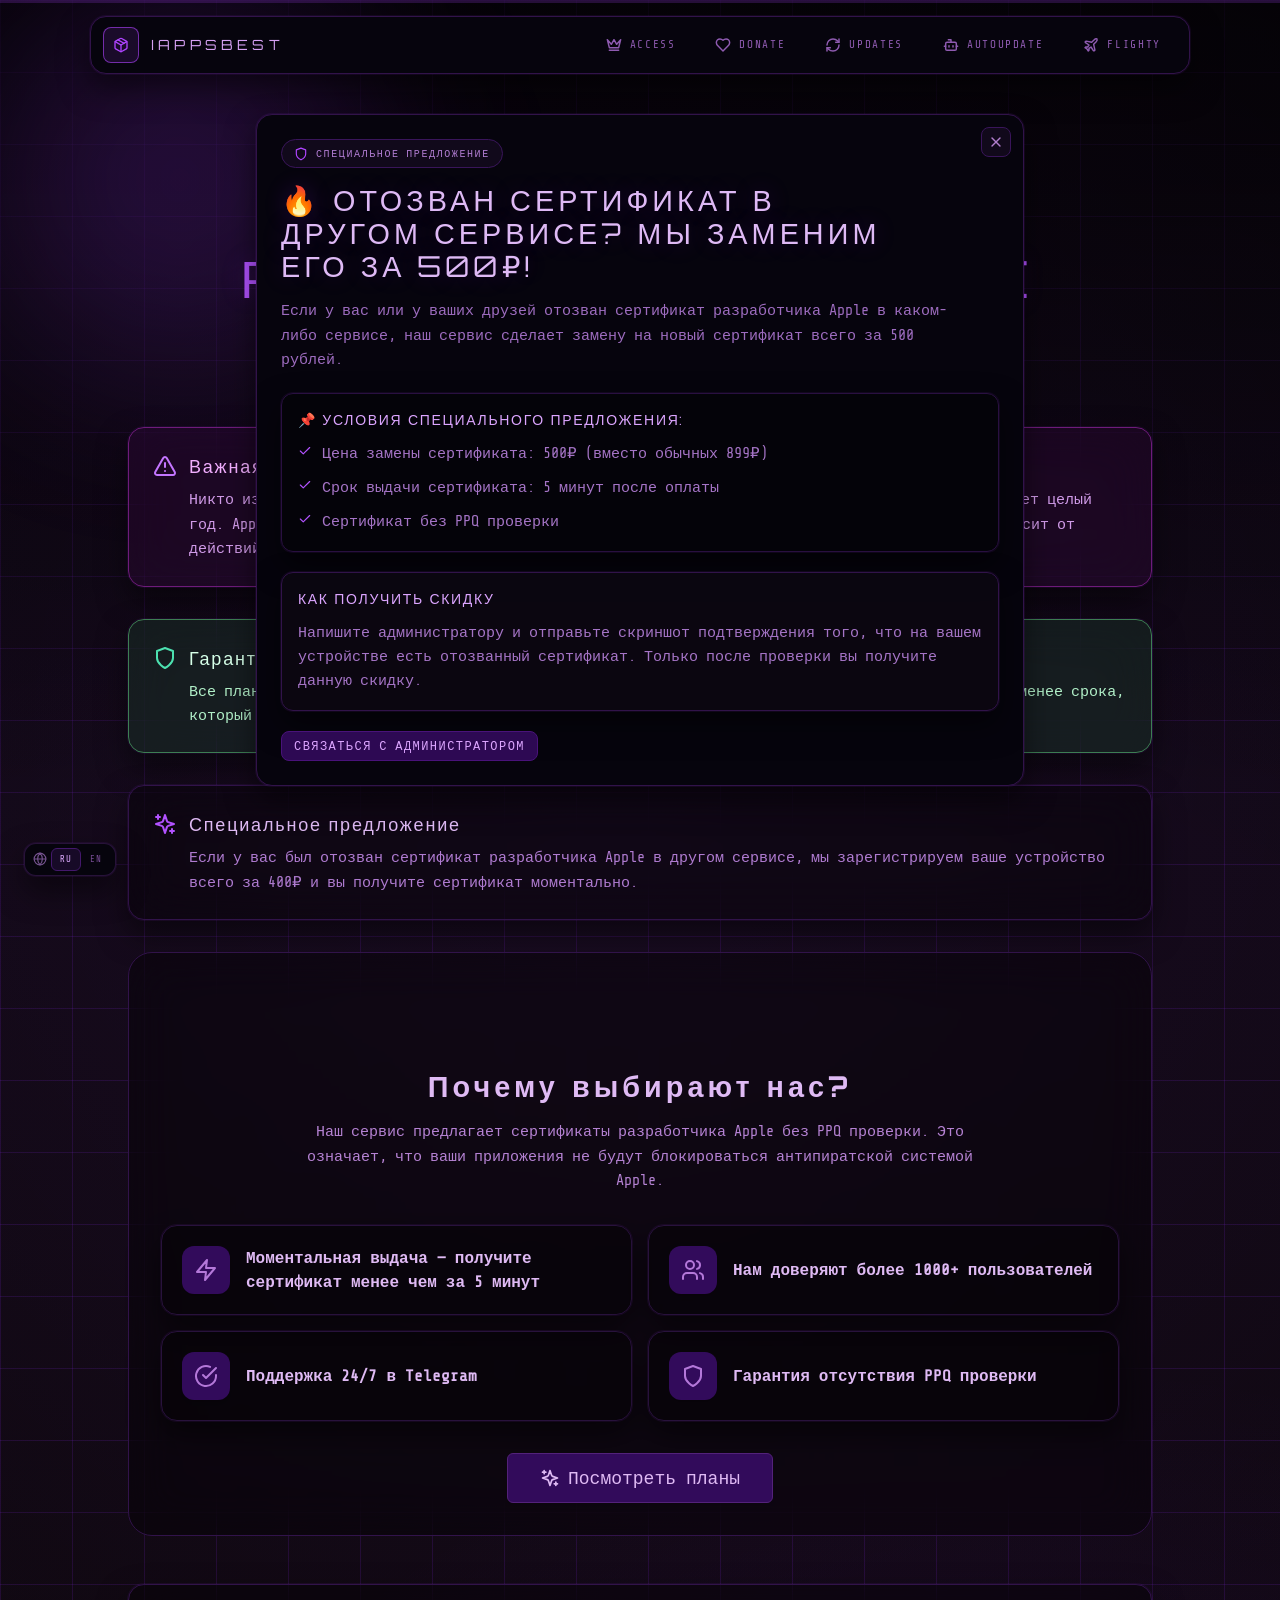
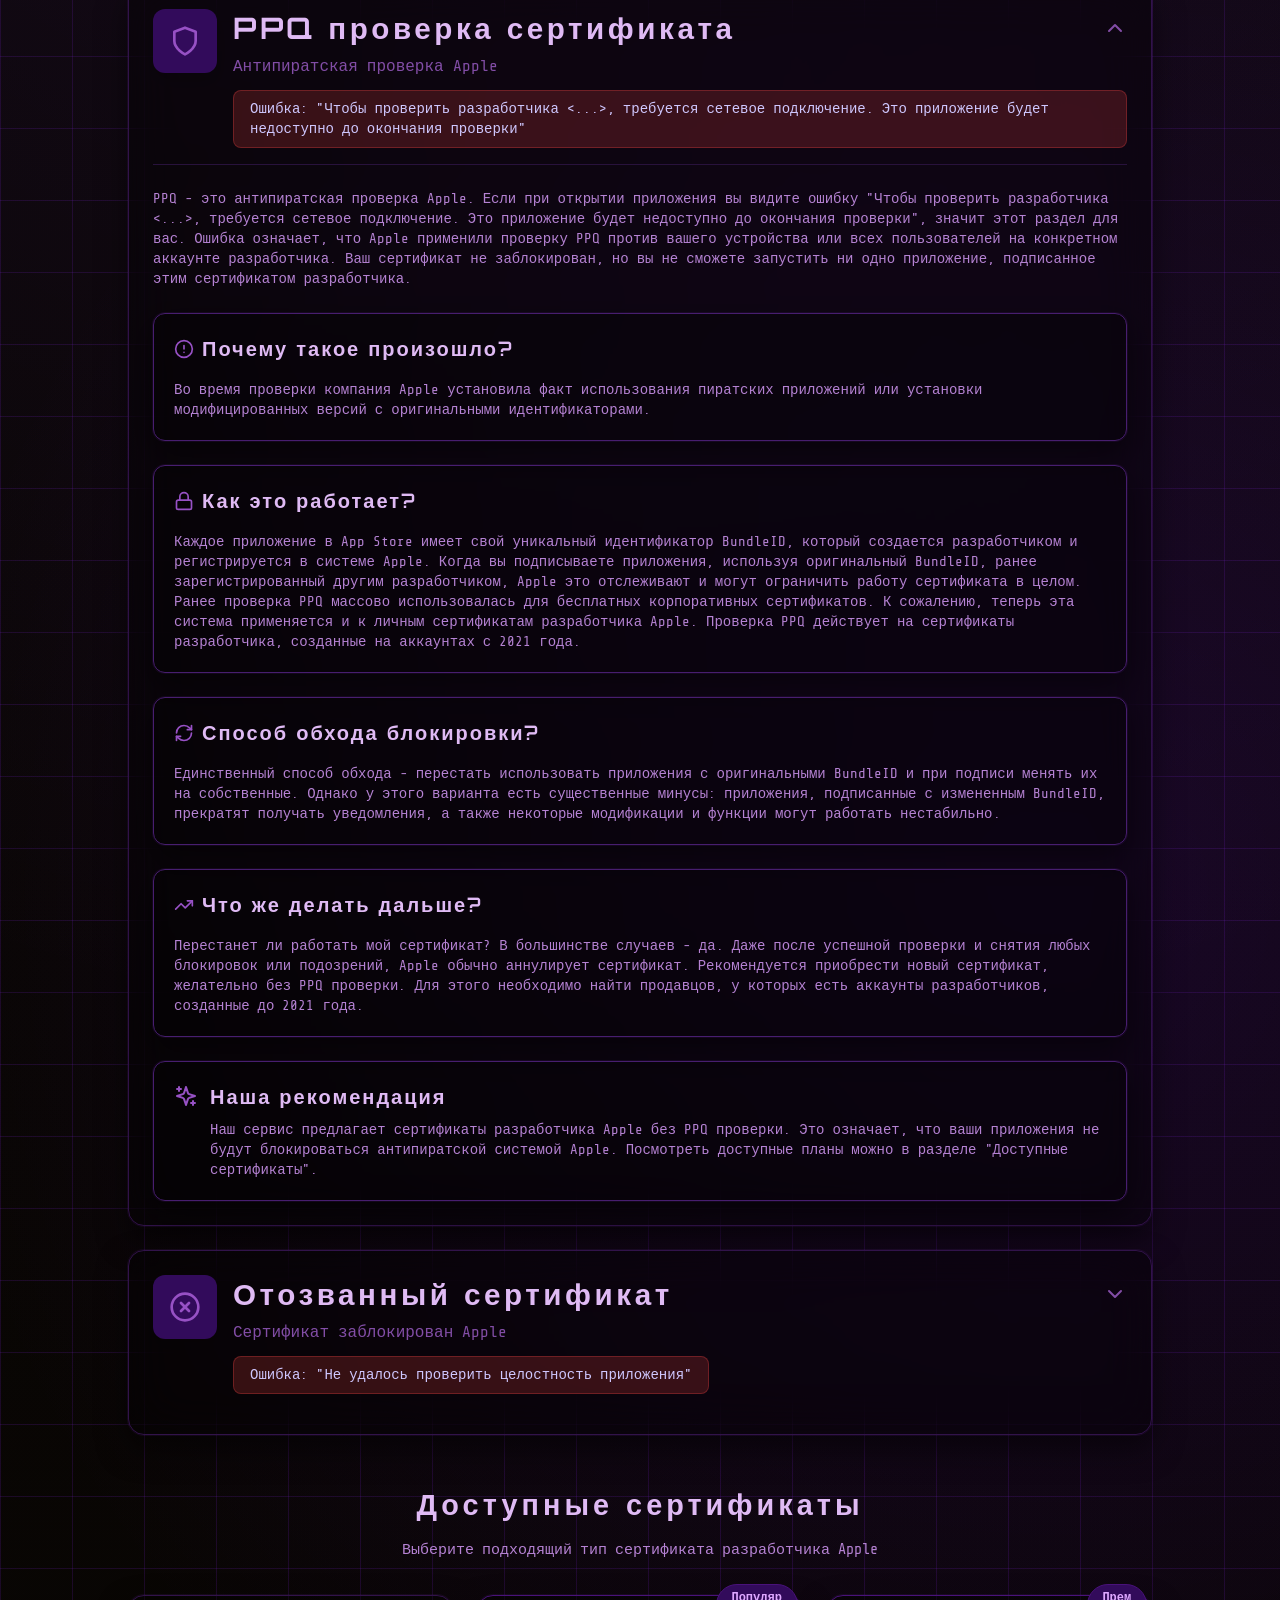
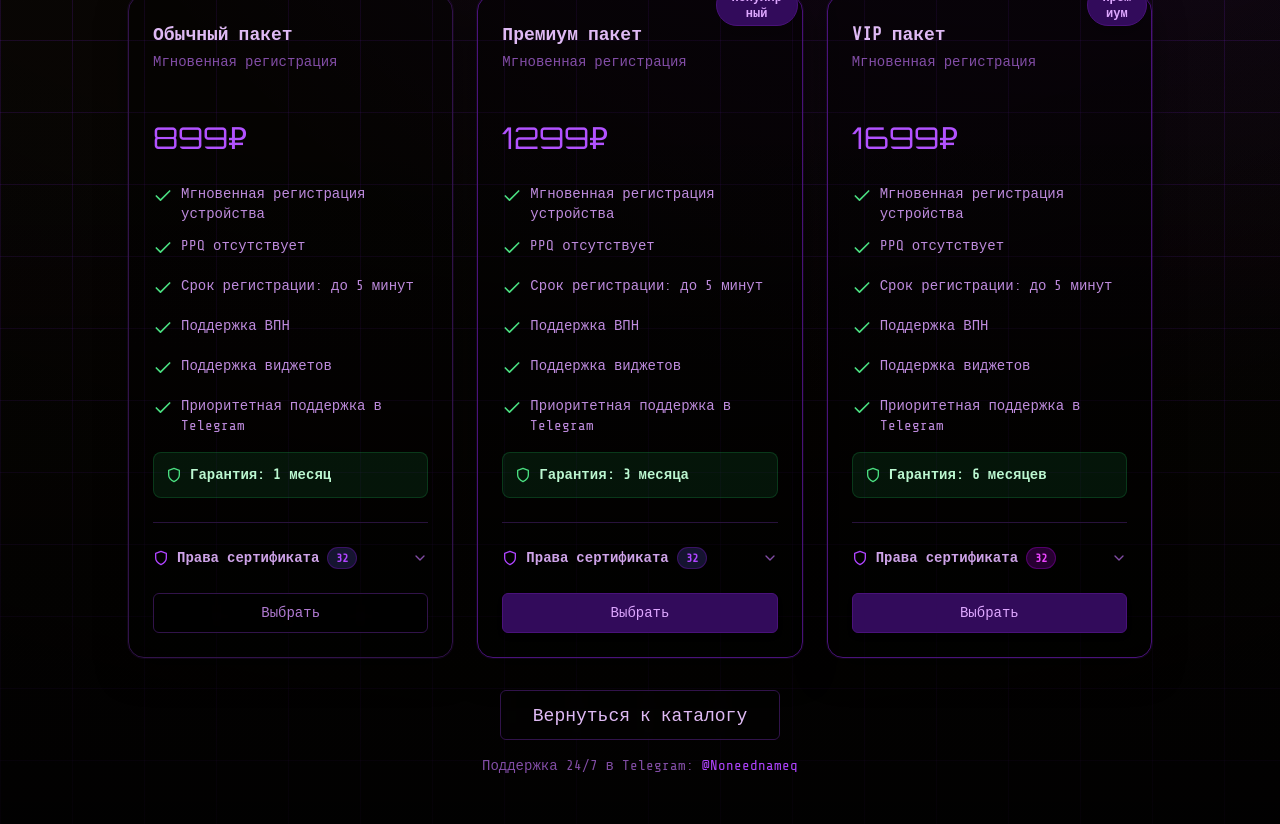
==== certificates-error/index.html @ cf7c729f "iapps catalog clone — purple theme, @Noneednameq" ====
<!DOCTYPE html>
<html lang="ru"><head>
<meta charset="utf-8">
<meta name="viewport" content="width=device-width, initial-scale=1, maximum-scale=1, user-scalable=no">
<link rel="stylesheet" href="/_next/static/css/55dfdf822e699a01.css">
<link rel="icon" href="/favicon.ico" sizes="32x32">
<title>Сертификаты</title>
<style>@import url("https://fonts.googleapis.com/css2?family=Orbitron:wght@500;600;700;800&family=Share+Tech+Mono&display=swap");</style>
</head><body class="__variable_4abf03 __variable_6120ec antialiased" style="background: #08060d;">
<next-route-announcer style="position: absolute;"></next-route-announcer><div class="flare-theme flare-route relative min-h-screen overflow-x-hidden text-[#dfbaf4]"><div class="pointer-events-none fixed inset-0 z-[3] overflow-hidden"><div class="h-[360px] w-[360px] rounded-full bg-[#9f3bff]/20 blur-[96px]" style="translateY(-360px);"></div></div><div class="pointer-events-none fixed inset-x-0 top-0 z-[120] h-[3px]" aria-hidden="true" style="padding-top: env(safe-area-inset-top);"><div class="h-full w-full bg-[#a942ff]/20"></div><div class="absolute left-0 top-0 h-full w-full bg-gradient-to-r from-[#c16aff] via-[#b04cff] to-[#8e32e0]" style="transform: scaleX(0); transform-origin: 0% 50%;"></div></div><div class="fixed inset-0 z-[80] flex items-center justify-center bg-black/72 p-4" ><div class="relative mx-auto max-h-[86vh] w-full max-w-3xl overflow-y-auto rounded-2xl border border-[#31134a] bg-[#08040d] p-5 shadow-[0_0_0_1px_rgba(163, 56, 255,0.12),0_24px_56px_rgba(0,0,0,0.62)] [scrollbar-width:none] [-ms-overflow-style:none] [&amp;::-webkit-scrollbar]:hidden sm:p-6" ><button aria-label="Закрыть" class="absolute right-3 top-3 rounded-lg border border-[#39155a] bg-[#150b1f]/80 p-1.5 text-[#b17ecd] transition-colors hover:bg-[#1a0b2b] hover:text-[#deabff]"><svg xmlns="http://www.w3.org/2000/svg" width="24" height="24" viewBox="0 0 24 24" fill="none" stroke="currentColor" stroke-width="2" stroke-linecap="round" stroke-linejoin="round" class="lucide lucide-x h-4 w-4"><path d="M18 6 6 18"></path><path d="m6 6 12 12"></path></svg></button><div class="mb-4 inline-flex items-center gap-2 rounded-full border border-[#39155a] bg-[#150b1f]/80 px-3 py-1.5"><svg xmlns="http://www.w3.org/2000/svg" width="24" height="24" viewBox="0 0 24 24" fill="none" stroke="currentColor" stroke-width="2" stroke-linecap="round" stroke-linejoin="round" class="lucide lucide-shield h-3.5 w-3.5 text-[#af44ff]"><path d="M12 22s8-4 8-10V5l-8-3-8 3v7c0 6 8 10 8 10"></path></svg><span class="font-techmono text-[10px] uppercase tracking-[0.16em] text-[#b17dd2]">Специальное предложение</span></div><h3 class="flare-title font-orbitron max-w-2xl break-words pr-8 text-[1rem] leading-[1.15] tracking-[0.08em] text-[#deb9f5] sm:text-[1.4rem] sm:tracking-[0.12em] md:text-[1.6rem] md:tracking-[0.14em] lg:text-[1.8rem]" style="word-break: break-word; overflow-wrap: anywhere; hyphens: auto;">🔥 Отозван сертификат в другом сервисе? Мы заменим его за 500₽!</h3><p class="font-techmono mt-4 max-w-2xl break-words text-[12.5px] leading-relaxed text-[#9d6cbf] sm:text-[15px]" style="word-break: break-word; overflow-wrap: anywhere; hyphens: auto;">Если у вас или у ваших друзей отозван сертификат разработчика Apple в каком-либо сервисе, наш сервис сделает замену на новый сертификат всего за 500 рублей.</p><div class="mt-5 rounded-xl border border-[#291041] bg-black/30 p-4"><p class="font-orbitron mb-3 text-sm uppercase tracking-[0.12em] text-[#dca5ff]">📌 Условия специального предложения:</p><ul class="space-y-2.5"><li class="flex items-start gap-2.5"><svg xmlns="http://www.w3.org/2000/svg" width="24" height="24" viewBox="0 0 24 24" fill="none" stroke="currentColor" stroke-width="2" stroke-linecap="round" stroke-linejoin="round" class="lucide lucide-check mt-0.5 h-3.5 w-3.5 flex-shrink-0 text-[#b252ff]"><path d="M20 6 9 17l-5-5"></path></svg><span class="font-techmono break-words text-[12.5px] leading-relaxed text-[#a574c6] sm:text-[15px]" style="word-break: break-word; overflow-wrap: anywhere; hyphens: auto;">Цена замены сертификата: 500₽ (вместо обычных 899₽)</span></li><li class="flex items-start gap-2.5"><svg xmlns="http://www.w3.org/2000/svg" width="24" height="24" viewBox="0 0 24 24" fill="none" stroke="currentColor" stroke-width="2" stroke-linecap="round" stroke-linejoin="round" class="lucide lucide-check mt-0.5 h-3.5 w-3.5 flex-shrink-0 text-[#b252ff]"><path d="M20 6 9 17l-5-5"></path></svg><span class="font-techmono break-words text-[12.5px] leading-relaxed text-[#a574c6] sm:text-[15px]" style="word-break: break-word; overflow-wrap: anywhere; hyphens: auto;">Срок выдачи сертификата: 5 минут после оплаты</span></li><li class="flex items-start gap-2.5"><svg xmlns="http://www.w3.org/2000/svg" width="24" height="24" viewBox="0 0 24 24" fill="none" stroke="currentColor" stroke-width="2" stroke-linecap="round" stroke-linejoin="round" class="lucide lucide-check mt-0.5 h-3.5 w-3.5 flex-shrink-0 text-[#b252ff]"><path d="M20 6 9 17l-5-5"></path></svg><span class="font-techmono break-words text-[12.5px] leading-relaxed text-[#a574c6] sm:text-[15px]" style="word-break: break-word; overflow-wrap: anywhere; hyphens: auto;">Сертификат без PPQ проверки</span></li></ul></div><div class="mt-5 rounded-xl border border-[#31134a] bg-[#0c0712]/75 p-4"><p class="font-orbitron text-sm uppercase tracking-[0.12em] text-[#dca5ff]">Как получить скидку</p><p class="mt-3 font-techmono break-words text-[12.5px] leading-relaxed text-[#a574c6] sm:text-[15px]" style="word-break: break-word; overflow-wrap: anywhere; hyphens: auto;">Напишите администратору и отправьте скриншот подтверждения того, что на вашем устройстве есть отозванный сертификат. Только после проверки вы получите данную скидку.</p></div><div class="mt-5 flex flex-wrap items-center gap-3"><button class="inline-flex items-center gap-1.5 rounded-lg border border-[#49127a] bg-[#320b5b]/90 px-3 py-1.5 font-techmono text-xs uppercase tracking-[0.12em] text-[#dca5ff] transition-colors hover:bg-[#3b0e6a]">Связаться с администратором</button></div></div></div><div class="relative z-10 flex min-h-screen flex-col pt-20 font-techmono"><div class="fixed left-1/2 top-4 z-50 w-[min(1100px,calc(100%-1rem))] -translate-x-1/2"><div class="relative flex items-center justify-between gap-2 rounded-2xl border border-[#31134a] bg-[#08040d] px-2 py-2.5 shadow-[0_0_0_1px_rgba(163, 56, 255,0.16),0_18px_42px_rgba(0,0,0,0.62)] sm:gap-3 sm:px-3"><a class="hidden items-center gap-3 pr-4 md:flex" href="/#home"><div class="flex h-9 w-9 items-center justify-center rounded-lg border border-[#af44ff]/60 bg-[#1a0b2a]"><svg xmlns="http://www.w3.org/2000/svg" width="24" height="24" viewBox="0 0 24 24" fill="none" stroke="currentColor" stroke-width="2" stroke-linecap="round" stroke-linejoin="round" class="lucide lucide-package h-4 w-4 text-[#af44ff]"><path d="m7.5 4.27 9 5.15"></path><path d="M21 8a2 2 0 0 0-1-1.73l-7-4a2 2 0 0 0-2 0l-7 4A2 2 0 0 0 3 8v8a2 2 0 0 0 1 1.73l7 4a2 2 0 0 0 2 0l7-4A2 2 0 0 0 21 16Z"></path><path d="m3.3 7 8.7 5 8.7-5"></path><path d="M12 22V12"></path></svg></div><span class="font-orbitron text-sm tracking-[0.3em] text-[#d6a1f4]">IAPPSBEST</span></a><a class="absolute left-3 top-1/2 z-10 flex -translate-y-1/2 items-center md:hidden" href="/#home"><div class="flex h-9 w-9 items-center justify-center rounded-lg border border-[#af44ff]/60 bg-[#1a0b2a]"><svg xmlns="http://www.w3.org/2000/svg" width="24" height="24" viewBox="0 0 24 24" fill="none" stroke="currentColor" stroke-width="2" stroke-linecap="round" stroke-linejoin="round" class="lucide lucide-package h-4 w-4 text-[#af44ff]"><path d="m7.5 4.27 9 5.15"></path><path d="M21 8a2 2 0 0 0-1-1.73l-7-4a2 2 0 0 0-2 0l-7 4A2 2 0 0 0 3 8v8a2 2 0 0 0 1 1.73l7 4a2 2 0 0 0 2 0l7-4A2 2 0 0 0 21 16Z"></path><path d="m3.3 7 8.7 5 8.7-5"></path><path d="M12 22V12"></path></svg></div></a><div class="flex flex-1 items-center justify-center gap-0.5 min-[430px]:gap-1 md:justify-end sm:gap-2 sm:gap-1.5"><a class="relative flex items-center gap-1.5 rounded-lg px-1.5 py-2 text-[10px] uppercase tracking-[0.11em] text-[#8f5bb1] transition-colors duration-200 min-[360px]:px-2 min-[430px]:px-2.5 sm:gap-2 sm:px-4 sm:text-[11px] sm:tracking-[0.15em] hover:text-[#ddacff] sm:px-3" href="/access/"><span class="relative z-10 flex items-center gap-1 sm:gap-2"><span class="relative inline-flex h-3.5 w-3.5 items-center justify-center sm:h-4 sm:w-4"><svg xmlns="http://www.w3.org/2000/svg" width="14" height="14" viewBox="0 0 24 24" fill="none" stroke="currentColor" stroke-width="2.2" stroke-linecap="round" stroke-linejoin="round" class="lucide lucide-crown h-full w-full"><path d="m2 4 3 12h14l3-12-6 7-4-7-4 7-6-7zm3 16h14"></path></svg></span><span class="font-techmono text-[10px] sm:text-[11px] max-[767px]:hidden">Access</span></span></a><a class="relative flex items-center gap-1.5 rounded-lg px-1.5 py-2 text-[10px] uppercase tracking-[0.11em] text-[#8f5bb1] transition-colors duration-200 min-[360px]:px-2 min-[430px]:px-2.5 sm:gap-2 sm:px-4 sm:text-[11px] sm:tracking-[0.15em] hover:text-[#ddacff] sm:px-3" href="/donate/"><span class="relative z-10 flex items-center gap-1 sm:gap-2"><span class="relative inline-flex h-3.5 w-3.5 items-center justify-center sm:h-4 sm:w-4"><svg xmlns="http://www.w3.org/2000/svg" width="14" height="14" viewBox="0 0 24 24" fill="none" stroke="currentColor" stroke-width="2.2" stroke-linecap="round" stroke-linejoin="round" class="lucide lucide-heart h-full w-full"><path d="M19 14c1.49-1.46 3-3.21 3-5.5A5.5 5.5 0 0 0 16.5 3c-1.76 0-3 .5-4.5 2-1.5-1.5-2.74-2-4.5-2A5.5 5.5 0 0 0 2 8.5c0 2.3 1.5 4.05 3 5.5l7 7Z"></path></svg></span><span class="font-techmono text-[10px] sm:text-[11px] max-[767px]:hidden">Donate</span></span></a><a class="relative flex items-center gap-1.5 rounded-lg px-1.5 py-2 text-[10px] uppercase tracking-[0.11em] text-[#8f5bb1] transition-colors duration-200 min-[360px]:px-2 min-[430px]:px-2.5 sm:gap-2 sm:px-4 sm:text-[11px] sm:tracking-[0.15em] hover:text-[#ddacff] sm:px-3" href="/updates/"><span class="relative z-10 flex items-center gap-1 sm:gap-2"><span class="relative inline-flex h-3.5 w-3.5 items-center justify-center sm:h-4 sm:w-4"><svg xmlns="http://www.w3.org/2000/svg" width="14" height="14" viewBox="0 0 24 24" fill="none" stroke="currentColor" stroke-width="2.2" stroke-linecap="round" stroke-linejoin="round" class="lucide lucide-refresh-cw h-full w-full"><path d="M3 12a9 9 0 0 1 9-9 9.75 9.75 0 0 1 6.74 2.74L21 8"></path><path d="M21 3v5h-5"></path><path d="M21 12a9 9 0 0 1-9 9 9.75 9.75 0 0 1-6.74-2.74L3 16"></path><path d="M8 16H3v5"></path></svg></span><span class="font-techmono text-[10px] sm:text-[11px] max-[767px]:hidden">Updates</span></span></a><a class="relative flex items-center gap-1.5 rounded-lg px-1.5 py-2 text-[10px] uppercase tracking-[0.11em] text-[#8f5bb1] transition-colors duration-200 min-[360px]:px-2 min-[430px]:px-2.5 sm:gap-2 sm:px-4 sm:text-[11px] sm:tracking-[0.15em] hover:text-[#ddacff] sm:px-3" href="/autoupdate/"><span class="relative z-10 flex items-center gap-1 sm:gap-2"><span class="relative inline-flex h-3.5 w-3.5 items-center justify-center sm:h-4 sm:w-4"><svg xmlns="http://www.w3.org/2000/svg" width="14" height="14" viewBox="0 0 24 24" fill="none" stroke="currentColor" stroke-width="2.2" stroke-linecap="round" stroke-linejoin="round" class="lucide lucide-bot h-full w-full"><path d="M12 8V4H8"></path><rect width="16" height="12" x="4" y="8" rx="2"></rect><path d="M2 14h2"></path><path d="M20 14h2"></path><path d="M15 13v2"></path><path d="M9 13v2"></path></svg></span><span class="font-techmono text-[10px] sm:text-[11px] max-[767px]:hidden">AutoUpdate</span></span></a><a class="relative flex items-center gap-1.5 rounded-lg px-1.5 py-2 text-[10px] uppercase tracking-[0.11em] text-[#8f5bb1] transition-colors duration-200 min-[360px]:px-2 min-[430px]:px-2.5 sm:gap-2 sm:px-4 sm:text-[11px] sm:tracking-[0.15em] hover:text-[#ddacff] sm:px-3" href="/flighty/"><span class="relative z-10 flex items-center gap-1 sm:gap-2"><span class="relative inline-flex h-3.5 w-3.5 items-center justify-center sm:h-4 sm:w-4"><svg xmlns="http://www.w3.org/2000/svg" width="14" height="14" viewBox="0 0 24 24" fill="none" stroke="currentColor" stroke-width="2.2" stroke-linecap="round" stroke-linejoin="round" class="lucide lucide-plane h-full w-full"><path d="M17.8 19.2 16 11l3.5-3.5C21 6 21.5 4 21 3c-1-.5-3 0-4.5 1.5L13 8 4.8 6.2c-.5-.1-.9.1-1.1.5l-.3.5c-.2.5-.1 1 .3 1.3L9 12l-2 3H4l-1 1 3 2 2 3 1-1v-3l3-2 3.5 5.3c.3.4.8.5 1.3.3l.5-.2c.4-.3.6-.7.5-1.2z"></path></svg></span><span class="font-techmono text-[10px] sm:text-[11px] max-[767px]:hidden">Flighty</span></span></a></div></div></div><button class="fixed bottom-24 left-6 z-50 flex h-12 w-12 items-center justify-center rounded-full border border-[#39155a] bg-[#08040d] text-[#cf83ff] shadow-[0_12px_28px_rgba(0,0,0,0.36)] transition-[opacity,transform,background-color] duration-200 hover:bg-[#190a2a] pointer-events-none translate-y-2 opacity-0"><svg xmlns="http://www.w3.org/2000/svg" width="24" height="24" viewBox="0 0 24 24" fill="none" stroke="currentColor" stroke-width="2" stroke-linecap="round" stroke-linejoin="round" class="lucide lucide-chevron-up h-6 w-6"><path d="m18 15-6-6-6 6"></path></svg></button><div class="fixed bottom-6 left-6 z-50 flex items-center rounded-xl border border-[#2b163f]/90 bg-[#08040d] p-1 shadow-[0_0_0_1px_rgba(163, 56, 255,0.1),0_10px_24px_rgba(0,0,0,0.45)]"><svg xmlns="http://www.w3.org/2000/svg" width="24" height="24" viewBox="0 0 24 24" fill="none" stroke="currentColor" stroke-width="2" stroke-linecap="round" stroke-linejoin="round" class="lucide lucide-globe mx-1 hidden h-3.5 w-3.5 text-[#75538f] min-[430px]:block"><circle cx="12" cy="12" r="10"></circle><path d="M12 2a14.5 14.5 0 0 0 0 20 14.5 14.5 0 0 0 0-20"></path><path d="M2 12h20"></path></svg><button class="rounded-md px-2 py-1 font-techmono text-[9px] uppercase tracking-[0.1em] transition-colors duration-150 border border-[#43186b] bg-[#1a0b2a]/90 text-[#dfacff]" aria-label="Switch language to RU" aria-pressed="true">ru</button><button class="rounded-md px-2 py-1 font-techmono text-[9px] uppercase tracking-[0.1em] transition-colors duration-150 border border-transparent text-[#774c95] hover:text-[#b987d8]" aria-label="Switch language to EN" aria-pressed="false">en</button></div><div class="flex-1 px-4 py-12 sm:px-6"><div class="mx-auto max-w-5xl"><div class="text-center mb-12" ><div class="mb-8 inline-flex items-center gap-3 rounded-full border border-[#361752] bg-black/40 px-4 py-2 backdrop-blur-sm"><svg xmlns="http://www.w3.org/2000/svg" width="24" height="24" viewBox="0 0 24 24" fill="none" stroke="currentColor" stroke-width="2" stroke-linecap="round" stroke-linejoin="round" class="lucide lucide-alert-triangle h-4 w-4 text-[#b252ff]"><path d="m21.73 18-8-14a2 2 0 0 0-3.48 0l-8 14A2 2 0 0 0 4 21h16a2 2 0 0 0 1.73-3Z"></path><path d="M12 9v4"></path><path d="M12 17h.01"></path></svg><span class="font-techmono text-xs uppercase tracking-[0.24em] text-[#9962be]">Сертификаты разработчика</span></div><h1 class="flare-title mb-6 break-words font-orbitron text-[1.35rem] leading-[1.1] tracking-[0.08em] text-[#e4bff8] sm:text-[2.2rem] sm:tracking-[0.16em] md:text-[2.8rem] md:tracking-[0.2em] lg:text-[3.2rem]" style="word-break: break-word; overflow-wrap: anywhere; hyphens: auto;">Сертификаты<br><span class="text-[#b252ff]">Разработчика Apple</span></h1><p class="mx-auto mb-8 max-w-3xl break-words font-techmono text-[12.5px] leading-relaxed text-[#a673c8] sm:text-[15px]" style="word-break: break-word; overflow-wrap: anywhere; hyphens: auto;">Полная информация о сертификатах разработчика Apple, возможных ошибках и способах их решения</p></div><div class="mb-8" ><div class="rounded-2xl border border-[#6e1b7a] bg-[#500e5d]/20  p-4 backdrop-blur-xl sm:p-6"><div class="flex items-start gap-3"><svg xmlns="http://www.w3.org/2000/svg" width="24" height="24" viewBox="0 0 24 24" fill="none" stroke="currentColor" stroke-width="2" stroke-linecap="round" stroke-linejoin="round" class="lucide lucide-alert-triangle mt-0.5 h-6 w-6 flex-shrink-0 text-[#c475ff]"><path d="m21.73 18-8-14a2 2 0 0 0-3.48 0l-8 14A2 2 0 0 0 4 21h16a2 2 0 0 0 1.73-3Z"></path><path d="M12 9v4"></path><path d="M12 17h.01"></path></svg><div><h4 class="mb-2 break-words font-orbitron text-base tracking-[0.08em] text-[#f2aeff] sm:text-lg sm:tracking-[0.1em]">Важная информация</h4><p class="break-words text-[12.5px] leading-relaxed text-[#d09be8] sm:text-[15px]" style="word-break: break-word; overflow-wrap: anywhere; hyphens: auto;">Никто из продавцов не может дать 100% гарантию, что личный сертификат разработчика Apple проживет целый год. Apple активно борется с пиратством и может отозвать сертификат в любой момент. Это не зависит от действий продавца или пользователя.</p></div></div></div></div><div class="mb-8" ><div class="rounded-2xl border border-[#3d7e53] bg-[#1f4d31]/30  p-4 backdrop-blur-xl sm:p-6"><div class="flex items-start gap-3"><svg xmlns="http://www.w3.org/2000/svg" width="24" height="24" viewBox="0 0 24 24" fill="none" stroke="currentColor" stroke-width="2" stroke-linecap="round" stroke-linejoin="round" class="lucide lucide-shield mt-0.5 h-6 w-6 flex-shrink-0 text-[#4de1b0]"><path d="M12 22s8-4 8-10V5l-8-3-8 3v7c0 6 8 10 8 10"></path></svg><div><h4 class="mb-2 break-words font-orbitron text-base tracking-[0.08em] text-[#d6ffe8] sm:text-lg sm:tracking-[0.1em]">Гарантия от нашего сервиса</h4><p class="break-words text-[12.5px] leading-relaxed text-[#b1f0c8] sm:text-[15px]" style="word-break: break-word; overflow-wrap: anywhere; hyphens: auto;">Все планы предоставляются с указанной гарантией. Если сертификат разработчика Apple прослужит менее срока, который указан в предоставленном плане, наш сервис перерегистрирует ваше устройство бесплатно.</p></div></div></div></div><div class="mb-8" ><div class="rounded-2xl border border-[#31134a] bg-black/35  p-4 backdrop-blur-xl sm:p-6"><div class="flex items-start gap-3"><svg xmlns="http://www.w3.org/2000/svg" width="24" height="24" viewBox="0 0 24 24" fill="none" stroke="currentColor" stroke-width="2" stroke-linecap="round" stroke-linejoin="round" class="lucide lucide-sparkles mt-0.5 h-6 w-6 flex-shrink-0 text-[#b252ff]"><path d="m12 3-1.912 5.813a2 2 0 0 1-1.275 1.275L3 12l5.813 1.912a2 2 0 0 1 1.275 1.275L12 21l1.912-5.813a2 2 0 0 1 1.275-1.275L21 12l-5.813-1.912a2 2 0 0 1-1.275-1.275L12 3Z"></path><path d="M5 3v4"></path><path d="M19 17v4"></path><path d="M3 5h4"></path><path d="M17 19h4"></path></svg><div><h4 class="mb-2 break-words font-orbitron text-base tracking-[0.08em] text-[#dfbaf4] sm:text-lg sm:tracking-[0.1em]">Специальное предложение</h4><p class="break-words text-[12.5px] leading-relaxed text-[#af7bd0] sm:text-[15px]" style="word-break: break-word; overflow-wrap: anywhere; hyphens: auto;">Если у вас был отозван сертификат разработчика Apple в другом сервисе, мы зарегистрируем ваше устройство всего за 400₽ и вы получите сертификат моментально.</p></div></div></div></div><div class="mb-12" ><div class="rounded-3xl border border-[#31134a] bg-black/35 p-4 backdrop-blur-xl sm:p-6 md:p-8"><div class="mb-8 text-center"><div class="mb-4 inline-flex h-16 w-16 items-center justify-center rounded-2xl bg-[#320b5b] shadow-lg" style="transform: scale(0);"><svg xmlns="http://www.w3.org/2000/svg" width="24" height="24" viewBox="0 0 24 24" fill="none" stroke="currentColor" stroke-width="2" stroke-linecap="round" stroke-linejoin="round" class="lucide lucide-shield h-8 w-8 text-[#b478d9]"><path d="M12 22s8-4 8-10V5l-8-3-8 3v7c0 6 8 10 8 10"></path></svg></div><h3 class="mb-3 break-words font-orbitron text-[1rem] font-bold tracking-[0.08em] text-[#dfbaf4] sm:text-[1.4rem] sm:tracking-[0.12em] md:text-[1.6rem] md:tracking-[0.14em] lg:text-[1.8rem]">Почему выбирают нас?</h3><p class="mx-auto max-w-2xl break-words text-[12.5px] leading-relaxed text-[#b582d3] sm:text-[15px]" style="word-break: break-word; overflow-wrap: anywhere; hyphens: auto;">Наш сервис предлагает сертификаты разработчика Apple без PPQ проверки. Это означает, что ваши приложения не будут блокироваться антипиратской системой Apple.</p></div><div class="mb-8 grid grid-cols-1 gap-4 lg:grid-cols-2"><div class="group rounded-2xl border border-[#28123c] bg-black/35 p-4 transition-all duration-300 hover:-translate-y-0.5 hover:scale-[1.02] hover:border-[#53227a] sm:p-5"><div class="flex items-center gap-3 sm:gap-4"><div class="flex h-10 w-10 min-w-[40px] flex-shrink-0 items-center justify-center rounded-xl bg-[#320b5b] shadow-md transition-colors group-hover:bg-[#3b0e66] sm:h-12 sm:w-12 sm:min-w-[48px]"><svg xmlns="http://www.w3.org/2000/svg" width="24" height="24" viewBox="0 0 24 24" fill="none" stroke="currentColor" stroke-width="2" stroke-linecap="round" stroke-linejoin="round" class="lucide lucide-zap h-5 w-5 text-[#b478d9] sm:h-6 sm:w-6"><polygon points="13 2 3 14 12 14 11 22 21 10 12 10 13 2"></polygon></svg></div><h4 class="min-w-0 break-words text-sm font-semibold text-[#dfbaf4] sm:text-base" style="word-break: break-word; overflow-wrap: anywhere; hyphens: auto;">Моментальная выдача — получите сертификат менее чем за 5 минут</h4></div></div><div class="group rounded-2xl border border-[#28123c] bg-black/35 p-4 transition-all duration-300 hover:-translate-y-0.5 hover:scale-[1.02] hover:border-[#53227a] sm:p-5"><div class="flex items-center gap-3 sm:gap-4"><div class="flex h-10 w-10 min-w-[40px] flex-shrink-0 items-center justify-center rounded-xl bg-[#320b5b] shadow-md transition-colors group-hover:bg-[#3b0e66] sm:h-12 sm:w-12 sm:min-w-[48px]"><svg xmlns="http://www.w3.org/2000/svg" width="24" height="24" viewBox="0 0 24 24" fill="none" stroke="currentColor" stroke-width="2" stroke-linecap="round" stroke-linejoin="round" class="lucide lucide-users h-5 w-5 text-[#b478d9] sm:h-6 sm:w-6"><path d="M16 21v-2a4 4 0 0 0-4-4H6a4 4 0 0 0-4 4v2"></path><circle cx="9" cy="7" r="4"></circle><path d="M22 21v-2a4 4 0 0 0-3-3.87"></path><path d="M16 3.13a4 4 0 0 1 0 7.75"></path></svg></div><h4 class="min-w-0 break-words text-sm font-semibold text-[#dfbaf4] sm:text-base" style="word-break: break-word; overflow-wrap: anywhere; hyphens: auto;">Нам доверяют более 1000+ пользователей</h4></div></div><div class="group rounded-2xl border border-[#28123c] bg-black/35 p-4 transition-all duration-300 hover:-translate-y-0.5 hover:scale-[1.02] hover:border-[#53227a] sm:p-5"><div class="flex items-center gap-3 sm:gap-4"><div class="flex h-10 w-10 min-w-[40px] flex-shrink-0 items-center justify-center rounded-xl bg-[#320b5b] shadow-md transition-colors group-hover:bg-[#3b0e66] sm:h-12 sm:w-12 sm:min-w-[48px]"><svg xmlns="http://www.w3.org/2000/svg" width="24" height="24" viewBox="0 0 24 24" fill="none" stroke="currentColor" stroke-width="2" stroke-linecap="round" stroke-linejoin="round" class="lucide lucide-check-circle h-5 w-5 text-[#b478d9] sm:h-6 sm:w-6"><path d="M22 11.08V12a10 10 0 1 1-5.93-9.14"></path><path d="m9 11 3 3L22 4"></path></svg></div><h4 class="min-w-0 break-words text-sm font-semibold text-[#dfbaf4] sm:text-base" style="word-break: break-word; overflow-wrap: anywhere; hyphens: auto;">Поддержка 24/7 в Telegram</h4></div></div><div class="group rounded-2xl border border-[#28123c] bg-black/35 p-4 transition-all duration-300 hover:-translate-y-0.5 hover:scale-[1.02] hover:border-[#53227a] sm:p-5"><div class="flex items-center gap-3 sm:gap-4"><div class="flex h-10 w-10 min-w-[40px] flex-shrink-0 items-center justify-center rounded-xl bg-[#320b5b] shadow-md transition-colors group-hover:bg-[#3b0e66] sm:h-12 sm:w-12 sm:min-w-[48px]"><svg xmlns="http://www.w3.org/2000/svg" width="24" height="24" viewBox="0 0 24 24" fill="none" stroke="currentColor" stroke-width="2" stroke-linecap="round" stroke-linejoin="round" class="lucide lucide-shield h-5 w-5 text-[#b478d9] sm:h-6 sm:w-6"><path d="M12 22s8-4 8-10V5l-8-3-8 3v7c0 6 8 10 8 10"></path></svg></div><h4 class="min-w-0 break-words text-sm font-semibold text-[#dfbaf4] sm:text-base" style="word-break: break-word; overflow-wrap: anywhere; hyphens: auto;">Гарантия отсутствия PPQ проверки</h4></div></div></div><div class="text-center"><button class="inline-flex items-center justify-center rounded-md font-medium focus-visible:outline-none focus-visible:ring-2 focus-visible:ring-ring focus-visible:ring-offset-2 disabled:opacity-50 disabled:pointer-events-none ring-offset-background h-10 border border-[#53227a] bg-[#320b5b] px-8 py-6 text-lg text-[#dfbaf4] shadow-md transition-all duration-300 hover:scale-105 hover:bg-[#3b0e66] active:scale-95"><svg xmlns="http://www.w3.org/2000/svg" width="24" height="24" viewBox="0 0 24 24" fill="none" stroke="currentColor" stroke-width="2" stroke-linecap="round" stroke-linejoin="round" class="lucide lucide-sparkles h-5 w-5 mr-2"><path d="m12 3-1.912 5.813a2 2 0 0 1-1.275 1.275L3 12l5.813 1.912a2 2 0 0 1 1.275 1.275L12 21l1.912-5.813a2 2 0 0 1 1.275-1.275L21 12l-5.813-1.912a2 2 0 0 1-1.275-1.275L12 3Z"></path><path d="M5 3v4"></path><path d="M19 17v4"></path><path d="M3 5h4"></path><path d="M17 19h4"></path></svg>Посмотреть планы</button></div></div></div><div class="mb-12 space-y-6"><div id="section-ppq"><div class="rounded-2xl border border-[#31134a] bg-black/35 p-4 backdrop-blur-xl transition-all duration-300 sm:p-6"><div class="mb-4 flex cursor-pointer items-start gap-3 transition-opacity hover:opacity-80 sm:gap-4"><div class="flex h-12 w-12 flex-shrink-0 items-center justify-center rounded-xl bg-[#320b5b] sm:h-16 sm:w-16  shadow-lg"><svg xmlns="http://www.w3.org/2000/svg" width="24" height="24" viewBox="0 0 24 24" fill="none" stroke="currentColor" stroke-width="2" stroke-linecap="round" stroke-linejoin="round" class="lucide lucide-shield h-6 w-6 text-[#9751c5] sm:h-8 sm:w-8"><path d="M12 22s8-4 8-10V5l-8-3-8 3v7c0 6 8 10 8 10"></path></svg></div><div class="min-w-0 flex-1"><div class="mb-2 flex items-center justify-between gap-3"><h2 class="min-w-0 break-words font-orbitron text-[1.05rem] font-bold leading-tight tracking-[0.06em] text-[#dfbaf4] sm:text-[1.35rem] sm:tracking-[0.1em] md:text-[1.6rem] md:tracking-[0.12em] lg:text-[1.85rem]" style="word-break: break-word; overflow-wrap: anywhere; hyphens: auto;">PPQ проверка сертификата</h2><div class="flex-shrink-0"><svg xmlns="http://www.w3.org/2000/svg" width="24" height="24" viewBox="0 0 24 24" fill="none" stroke="currentColor" stroke-width="2" stroke-linecap="round" stroke-linejoin="round" class="lucide lucide-chevron-up h-5 w-5 text-[#824da6] sm:h-6 sm:w-6"><path d="m18 15-6-6-6 6"></path></svg></div></div><div class="hidden sm:block"><p class="mb-3 break-words text-[#824da6]" style="word-break: break-word; overflow-wrap: anywhere; hyphens: auto;">Антипиратская проверка Apple</p><div class="inline-block rounded-lg border border-red-500/30 bg-red-500/20 px-4 py-2"><p class="text-sm font-medium text-red-200">Ошибка: "Чтобы проверить разработчика &lt;...&gt;, требуется сетевое подключение. Это приложение будет недоступно до окончания проверки"</p></div></div></div></div><div class="mb-4 space-y-3 sm:hidden"><p class="break-words text-[12.5px] text-[#824da6] sm:text-sm" style="word-break: break-word; overflow-wrap: anywhere; hyphens: auto;">Антипиратская проверка Apple</p><div class="inline-block rounded-lg border border-red-500/30 bg-red-500/20 px-4 py-2"><p class="break-words text-xs font-medium text-red-200">Ошибка: "Чтобы проверить разработчика &lt;...&gt;, требуется сетевое подключение. Это приложение будет недоступно до окончания проверки"</p></div></div><div class="space-y-6 border-t border-[#28123c] pt-6" style="opacity: 1; max-height: 5000px; overflow: visible;"><div><p class="break-words text-[12.5px] leading-relaxed text-[#b582d3] sm:text-sm" style="word-break: break-word; overflow-wrap: anywhere; hyphens: auto;">PPQ - это антипиратская проверка Apple. Если при открытии приложения вы видите ошибку "Чтобы проверить разработчика &lt;...&gt;, требуется сетевое подключение. Это приложение будет недоступно до окончания проверки", значит этот раздел для вас. Ошибка означает, что Apple применили проверку PPQ против вашего устройства или всех пользователей на конкретном аккаунте разработчика. Ваш сертификат не заблокирован, но вы не сможете запустить ни одно приложение, подписанное этим сертификатом разработчика.</p></div><div class="rounded-xl border border-[#471e6f] bg-black/30 p-4 sm:p-5"><div class="mb-4 flex items-center gap-2"><svg xmlns="http://www.w3.org/2000/svg" width="24" height="24" viewBox="0 0 24 24" fill="none" stroke="currentColor" stroke-width="2" stroke-linecap="round" stroke-linejoin="round" class="lucide lucide-alert-circle h-5 w-5 text-[#9751c5]"><circle cx="12" cy="12" r="10"></circle><line x1="12" x2="12" y1="8" y2="12"></line><line x1="12" x2="12.01" y1="16" y2="16"></line></svg><h3 class="break-words font-orbitron text-[0.95rem] font-semibold tracking-[0.06em] text-[#dfbaf4] sm:text-[1.05rem] sm:tracking-[0.08em] md:text-[1.15rem] md:tracking-[0.1em] lg:text-[1.25rem]" style="word-break: break-word; overflow-wrap: anywhere; hyphens: auto;">Почему такое произошло?</h3></div><div class="space-y-3"><p class="break-words text-[12.5px] leading-relaxed text-[#b582d3] sm:text-sm" style="word-break: break-word; overflow-wrap: anywhere; hyphens: auto;">Во время проверки компания Apple установила факт использования пиратских приложений или установки модифицированных версий с оригинальными идентификаторами.</p></div></div><div class="rounded-xl border border-[#471e6f] bg-black/30 p-4 sm:p-5"><div class="mb-4 flex items-center gap-2"><svg xmlns="http://www.w3.org/2000/svg" width="24" height="24" viewBox="0 0 24 24" fill="none" stroke="currentColor" stroke-width="2" stroke-linecap="round" stroke-linejoin="round" class="lucide lucide-lock h-5 w-5 text-[#9751c5]"><rect width="18" height="11" x="3" y="11" rx="2" ry="2"></rect><path d="M7 11V7a5 5 0 0 1 10 0v4"></path></svg><h3 class="break-words font-orbitron text-[0.95rem] font-semibold tracking-[0.06em] text-[#dfbaf4] sm:text-[1.05rem] sm:tracking-[0.08em] md:text-[1.15rem] md:tracking-[0.1em] lg:text-[1.25rem]" style="word-break: break-word; overflow-wrap: anywhere; hyphens: auto;">Как это работает?</h3></div><div class="space-y-3"><p class="break-words text-[12.5px] leading-relaxed text-[#b582d3] sm:text-sm" style="word-break: break-word; overflow-wrap: anywhere; hyphens: auto;">Каждое приложение в App Store имеет свой уникальный идентификатор BundleID, который создается разработчиком и регистрируется в системе Apple. Когда вы подписываете приложения, используя оригинальный BundleID, ранее зарегистрированный другим разработчиком, Apple это отслеживают и могут ограничить работу сертификата в целом. Ранее проверка PPQ массово использовалась для бесплатных корпоративных сертификатов. К сожалению, теперь эта система применяется и к личным сертификатам разработчика Apple. Проверка PPQ действует на сертификаты разработчика, созданные на аккаунтах с 2021 года.</p></div></div><div class="rounded-xl border border-[#471e6f] bg-black/30 p-4 sm:p-5"><div class="mb-4 flex items-center gap-2"><svg xmlns="http://www.w3.org/2000/svg" width="24" height="24" viewBox="0 0 24 24" fill="none" stroke="currentColor" stroke-width="2" stroke-linecap="round" stroke-linejoin="round" class="lucide lucide-refresh-cw h-5 w-5 text-[#9751c5]"><path d="M3 12a9 9 0 0 1 9-9 9.75 9.75 0 0 1 6.74 2.74L21 8"></path><path d="M21 3v5h-5"></path><path d="M21 12a9 9 0 0 1-9 9 9.75 9.75 0 0 1-6.74-2.74L3 16"></path><path d="M8 16H3v5"></path></svg><h3 class="break-words font-orbitron text-[0.95rem] font-semibold tracking-[0.06em] text-[#dfbaf4] sm:text-[1.05rem] sm:tracking-[0.08em] md:text-[1.15rem] md:tracking-[0.1em] lg:text-[1.25rem]" style="word-break: break-word; overflow-wrap: anywhere; hyphens: auto;">Способ обхода блокировки?</h3></div><div class="space-y-3"><p class="break-words text-[12.5px] leading-relaxed text-[#b582d3] sm:text-sm" style="word-break: break-word; overflow-wrap: anywhere; hyphens: auto;">Единственный способ обхода - перестать использовать приложения с оригинальными BundleID и при подписи менять их на собственные. Однако у этого варианта есть существенные минусы: приложения, подписанные с измененным BundleID, прекратят получать уведомления, а также некоторые модификации и функции могут работать нестабильно.</p></div></div><div class="rounded-xl border border-[#471e6f] bg-black/30 p-4 sm:p-5"><div class="mb-4 flex items-center gap-2"><svg xmlns="http://www.w3.org/2000/svg" width="24" height="24" viewBox="0 0 24 24" fill="none" stroke="currentColor" stroke-width="2" stroke-linecap="round" stroke-linejoin="round" class="lucide lucide-trending-up h-5 w-5 text-[#9751c5]"><polyline points="22 7 13.5 15.5 8.5 10.5 2 17"></polyline><polyline points="16 7 22 7 22 13"></polyline></svg><h3 class="break-words font-orbitron text-[0.95rem] font-semibold tracking-[0.06em] text-[#dfbaf4] sm:text-[1.05rem] sm:tracking-[0.08em] md:text-[1.15rem] md:tracking-[0.1em] lg:text-[1.25rem]" style="word-break: break-word; overflow-wrap: anywhere; hyphens: auto;">Что же делать дальше?</h3></div><div class="space-y-3"><p class="break-words text-[12.5px] leading-relaxed text-[#b582d3] sm:text-sm" style="word-break: break-word; overflow-wrap: anywhere; hyphens: auto;">Перестанет ли работать мой сертификат? В большинстве случаев - да. Даже после успешной проверки и снятия любых блокировок или подозрений, Apple обычно аннулирует сертификат. Рекомендуется приобрести новый сертификат, желательно без PPQ проверки. Для этого необходимо найти продавцов, у которых есть аккаунты разработчиков, созданные до 2021 года.</p></div></div><div class="rounded-xl border border-[#471e6f] bg-black/30 p-4 sm:p-5"><div class="flex items-start gap-3"><svg xmlns="http://www.w3.org/2000/svg" width="24" height="24" viewBox="0 0 24 24" fill="none" stroke="currentColor" stroke-width="2" stroke-linecap="round" stroke-linejoin="round" class="lucide lucide-sparkles mt-0.5 h-6 w-6 flex-shrink-0 text-[#9751c5]"><path d="m12 3-1.912 5.813a2 2 0 0 1-1.275 1.275L3 12l5.813 1.912a2 2 0 0 1 1.275 1.275L12 21l1.912-5.813a2 2 0 0 1 1.275-1.275L21 12l-5.813-1.912a2 2 0 0 1-1.275-1.275L12 3Z"></path><path d="M5 3v4"></path><path d="M19 17v4"></path><path d="M3 5h4"></path><path d="M17 19h4"></path></svg><div><h3 class="mb-2 break-words font-orbitron text-[0.95rem] font-semibold tracking-[0.06em] text-[#dfbaf4] sm:text-[1.05rem] sm:tracking-[0.08em] md:text-[1.15rem] md:tracking-[0.1em] lg:text-[1.25rem]" style="word-break: break-word; overflow-wrap: anywhere; hyphens: auto;">Наша рекомендация</h3><p class="break-words text-[12.5px] leading-relaxed text-[#b582d3] sm:text-sm" style="word-break: break-word; overflow-wrap: anywhere; hyphens: auto;">Наш сервис предлагает сертификаты разработчика Apple без PPQ проверки. Это означает, что ваши приложения не будут блокироваться антипиратской системой Apple. Посмотреть доступные планы можно в разделе "Доступные сертификаты".</p></div></div></div></div></div></div><div id="section-revoked"><div class="rounded-2xl border border-[#31134a] bg-black/35 p-4 backdrop-blur-xl transition-all duration-300 sm:p-6"><div class="mb-4 flex cursor-pointer items-start gap-3 transition-opacity hover:opacity-80 sm:gap-4"><div class="flex h-12 w-12 flex-shrink-0 items-center justify-center rounded-xl bg-[#320b5b] sm:h-16 sm:w-16  shadow-lg"><svg xmlns="http://www.w3.org/2000/svg" width="24" height="24" viewBox="0 0 24 24" fill="none" stroke="currentColor" stroke-width="2" stroke-linecap="round" stroke-linejoin="round" class="lucide lucide-xcircle h-6 w-6 text-[#9751c5] sm:h-8 sm:w-8"><circle cx="12" cy="12" r="10"></circle><path d="m15 9-6 6"></path><path d="m9 9 6 6"></path></svg></div><div class="min-w-0 flex-1"><div class="mb-2 flex items-center justify-between gap-3"><h2 class="min-w-0 break-words font-orbitron text-[1.05rem] font-bold leading-tight tracking-[0.06em] text-[#dfbaf4] sm:text-[1.35rem] sm:tracking-[0.1em] md:text-[1.6rem] md:tracking-[0.12em] lg:text-[1.85rem]" style="word-break: break-word; overflow-wrap: anywhere; hyphens: auto;">Отозванный сертификат</h2><div class="flex-shrink-0"><svg xmlns="http://www.w3.org/2000/svg" width="24" height="24" viewBox="0 0 24 24" fill="none" stroke="currentColor" stroke-width="2" stroke-linecap="round" stroke-linejoin="round" class="lucide lucide-chevron-down h-5 w-5 text-[#824da6] sm:h-6 sm:w-6"><path d="m6 9 6 6 6-6"></path></svg></div></div><div class="hidden sm:block"><p class="mb-3 break-words text-[#824da6]" style="word-break: break-word; overflow-wrap: anywhere; hyphens: auto;">Сертификат заблокирован Apple</p><div class="inline-block rounded-lg border border-red-500/30 bg-red-500/20 px-4 py-2"><p class="text-sm font-medium text-red-200">Ошибка: "Не удалось проверить целостность приложения"</p></div></div></div></div><div class="mb-4 space-y-3 sm:hidden"><p class="break-words text-[12.5px] text-[#824da6] sm:text-sm" style="word-break: break-word; overflow-wrap: anywhere; hyphens: auto;">Сертификат заблокирован Apple</p><div class="inline-block rounded-lg border border-red-500/30 bg-red-500/20 px-4 py-2"><p class="break-words text-xs font-medium text-red-200">Ошибка: "Не удалось проверить целостность приложения"</p></div></div></div></div></div><div id="certificates-section" class="space-y-8"><div class="mb-8 text-center"><h3 class="mb-3 break-words font-orbitron text-[1rem] font-bold tracking-[0.08em] text-[#dfbaf4] sm:text-[1.4rem] sm:tracking-[0.12em] md:text-[1.6rem] md:tracking-[0.14em] lg:text-[1.8rem]" style="word-break: break-word; overflow-wrap: anywhere; hyphens: auto;">Доступные сертификаты</h3><p class="break-words text-[12.5px] leading-relaxed text-[#b582d3] sm:text-[15px]" style="word-break: break-word; overflow-wrap: anywhere; hyphens: auto;">Выберите подходящий тип сертификата разработчика Apple</p></div><div class="mb-8 grid grid-cols-1 items-stretch gap-6 lg:grid-cols-3"><div class="relative rounded-2xl border border-[#31134a] bg-black/35 p-4 shadow-lg transition-all duration-300 hover:-translate-y-1 hover:scale-[1.03] hover:bg-black/40 sm:p-6"><div class="flex h-full flex-col"><div class="mb-4 min-h-[80px]"><h4 class="mb-1 break-words text-base font-bold text-[#dfbaf4] sm:text-lg" style="word-break: break-word; overflow-wrap: anywhere; hyphens: auto;">Обычный пакет</h4><p class="break-words text-[12.5px] text-[#824da6] sm:text-sm" style="word-break: break-word; overflow-wrap: anywhere; hyphens: auto;">Мгновенная регистрация</p></div><div class="mb-6 flex min-h-[44px] items-center"><div class="break-words font-orbitron text-2xl text-[#b252ff] sm:text-3xl" style="word-break: break-word; overflow-wrap: anywhere;">899₽</div></div><div class="mb-6 flex-grow"><ul class="space-y-3"><li class="flex min-h-[28px] items-start gap-2"><svg xmlns="http://www.w3.org/2000/svg" width="24" height="24" viewBox="0 0 24 24" fill="none" stroke="currentColor" stroke-width="2" stroke-linecap="round" stroke-linejoin="round" class="lucide lucide-check mt-0.5 h-5 w-5 flex-shrink-0 text-green-400"><path d="M20 6 9 17l-5-5"></path></svg><span class="break-words text-[12.5px] leading-relaxed text-[#be8bdd] sm:text-sm" style="word-break: break-word; overflow-wrap: anywhere; hyphens: auto;">Мгновенная регистрация устройства</span></li><li class="flex min-h-[28px] items-start gap-2"><svg xmlns="http://www.w3.org/2000/svg" width="24" height="24" viewBox="0 0 24 24" fill="none" stroke="currentColor" stroke-width="2" stroke-linecap="round" stroke-linejoin="round" class="lucide lucide-check mt-0.5 h-5 w-5 flex-shrink-0 text-green-400"><path d="M20 6 9 17l-5-5"></path></svg><span class="break-words text-[12.5px] leading-relaxed text-[#be8bdd] sm:text-sm" style="word-break: break-word; overflow-wrap: anywhere; hyphens: auto;">PPQ отсутствует</span></li><li class="flex min-h-[28px] items-start gap-2"><svg xmlns="http://www.w3.org/2000/svg" width="24" height="24" viewBox="0 0 24 24" fill="none" stroke="currentColor" stroke-width="2" stroke-linecap="round" stroke-linejoin="round" class="lucide lucide-check mt-0.5 h-5 w-5 flex-shrink-0 text-green-400"><path d="M20 6 9 17l-5-5"></path></svg><span class="break-words text-[12.5px] leading-relaxed text-[#be8bdd] sm:text-sm" style="word-break: break-word; overflow-wrap: anywhere; hyphens: auto;">Срок регистрации: до 5 минут</span></li><li class="flex min-h-[28px] items-start gap-2"><svg xmlns="http://www.w3.org/2000/svg" width="24" height="24" viewBox="0 0 24 24" fill="none" stroke="currentColor" stroke-width="2" stroke-linecap="round" stroke-linejoin="round" class="lucide lucide-check mt-0.5 h-5 w-5 flex-shrink-0 text-green-400"><path d="M20 6 9 17l-5-5"></path></svg><span class="break-words text-[12.5px] leading-relaxed text-[#be8bdd] sm:text-sm" style="word-break: break-word; overflow-wrap: anywhere; hyphens: auto;">Поддержка ВПН</span></li><li class="flex min-h-[28px] items-start gap-2"><svg xmlns="http://www.w3.org/2000/svg" width="24" height="24" viewBox="0 0 24 24" fill="none" stroke="currentColor" stroke-width="2" stroke-linecap="round" stroke-linejoin="round" class="lucide lucide-check mt-0.5 h-5 w-5 flex-shrink-0 text-green-400"><path d="M20 6 9 17l-5-5"></path></svg><span class="break-words text-[12.5px] leading-relaxed text-[#be8bdd] sm:text-sm" style="word-break: break-word; overflow-wrap: anywhere; hyphens: auto;">Поддержка виджетов</span></li><li class="flex min-h-[28px] items-start gap-2"><svg xmlns="http://www.w3.org/2000/svg" width="24" height="24" viewBox="0 0 24 24" fill="none" stroke="currentColor" stroke-width="2" stroke-linecap="round" stroke-linejoin="round" class="lucide lucide-check mt-0.5 h-5 w-5 flex-shrink-0 text-green-400"><path d="M20 6 9 17l-5-5"></path></svg><span class="break-words text-[12.5px] leading-relaxed text-[#be8bdd] sm:text-sm" style="word-break: break-word; overflow-wrap: anywhere; hyphens: auto;">Приоритетная поддержка в Telegram</span></li></ul><div class="mt-4 rounded-lg border border-green-500/20 bg-green-500/10 p-3"><div class="flex items-center gap-2"><svg xmlns="http://www.w3.org/2000/svg" width="24" height="24" viewBox="0 0 24 24" fill="none" stroke="currentColor" stroke-width="2" stroke-linecap="round" stroke-linejoin="round" class="lucide lucide-shield h-4 w-4 flex-shrink-0 text-green-400"><path d="M12 22s8-4 8-10V5l-8-3-8 3v7c0 6 8 10 8 10"></path></svg><span class="break-words text-[12.5px] font-semibold leading-relaxed text-green-200 sm:text-sm" style="word-break: break-word; overflow-wrap: anywhere; hyphens: auto;">Гарантия: 1 месяц</span></div></div><div class="mt-6 border-t border-[#28123c] pt-6"><button class="group flex w-full items-center justify-between text-left"><div class="flex items-center gap-2"><svg xmlns="http://www.w3.org/2000/svg" width="24" height="24" viewBox="0 0 24 24" fill="none" stroke="currentColor" stroke-width="2" stroke-linecap="round" stroke-linejoin="round" class="lucide lucide-shield h-4 w-4 text-indigo-400"><path d="M12 22s8-4 8-10V5l-8-3-8 3v7c0 6 8 10 8 10"></path></svg><span class="text-sm font-semibold text-[#cea3e8] transition-colors group-hover:text-[#e4bff8]">Права сертификата</span><div class="inline-flex items-center rounded-full border font-semibold transition-colors focus:outline-none focus:ring-2 focus:ring-ring focus:ring-offset-2 hover:bg-primary/80 px-2 py-0.5 text-xs border-indigo-500/30 bg-indigo-500/20 text-indigo-300">32</div></div><svg xmlns="http://www.w3.org/2000/svg" width="24" height="24" viewBox="0 0 24 24" fill="none" stroke="currentColor" stroke-width="2" stroke-linecap="round" stroke-linejoin="round" class="lucide lucide-chevron-down h-4 w-4 text-[#824da6] transition-colors group-hover:text-[#b582d3]"><path d="m6 9 6 6 6-6"></path></svg></button></div></div><button class="inline-flex items-center rounded-md text-sm font-medium transition-colors focus-visible:outline-none focus-visible:ring-2 focus-visible:ring-ring focus-visible:ring-offset-2 disabled:opacity-50 disabled:pointer-events-none ring-offset-background border hover:text-accent-foreground h-10 py-2 px-4 w-full justify-center border-[#31134a] bg-black/30 text-[#b07ad1] hover:bg-[#190926] backdrop-blur-sm">Выбрать</button></div></div><div class="relative rounded-2xl border border-[#49127a] bg-black/45 p-4 shadow-[0_0_0_1px_rgba(166, 60, 255,0.15),0_14px_30px_rgba(0,0,0,0.45)] ring-1 ring-[#b252ff]/35 ring-offset-2 ring-offset-black transition-all duration-300 hover:-translate-y-1 hover:scale-[1.03] hover:bg-black/50 sm:p-6"><div class="absolute right-2 top-2 sm:-right-3 sm:-top-3"><div class="inline-flex items-center rounded-full font-semibold transition-colors focus:outline-none focus:ring-2 focus:ring-ring focus:ring-offset-2 max-w-[calc(100%-1rem)] whitespace-normal break-words text-center text-[10px] sm:text-xs border border-[#49127a] bg-[#320b5b] px-3 py-1 font-techmono text-[#dea7ff] shadow-lg hover:bg-[#3b0e66]" style="word-break: break-word; overflow-wrap: anywhere;">Популярный</div></div><div class="flex h-full flex-col"><div class="mb-4 min-h-[80px]"><h4 class="mb-1 break-words text-base font-bold text-[#dfbaf4] sm:text-lg" style="word-break: break-word; overflow-wrap: anywhere; hyphens: auto;">Премиум пакет</h4><p class="break-words text-[12.5px] text-[#824da6] sm:text-sm" style="word-break: break-word; overflow-wrap: anywhere; hyphens: auto;">Мгновенная регистрация</p></div><div class="mb-6 flex min-h-[44px] items-center"><div class="break-words font-orbitron text-2xl text-[#b252ff] sm:text-3xl" style="word-break: break-word; overflow-wrap: anywhere;">1299₽</div></div><div class="mb-6 flex-grow"><ul class="space-y-3"><li class="flex min-h-[28px] items-start gap-2"><svg xmlns="http://www.w3.org/2000/svg" width="24" height="24" viewBox="0 0 24 24" fill="none" stroke="currentColor" stroke-width="2" stroke-linecap="round" stroke-linejoin="round" class="lucide lucide-check mt-0.5 h-5 w-5 flex-shrink-0 text-green-400"><path d="M20 6 9 17l-5-5"></path></svg><span class="break-words text-[12.5px] leading-relaxed text-[#be8bdd] sm:text-sm" style="word-break: break-word; overflow-wrap: anywhere; hyphens: auto;">Мгновенная регистрация устройства</span></li><li class="flex min-h-[28px] items-start gap-2"><svg xmlns="http://www.w3.org/2000/svg" width="24" height="24" viewBox="0 0 24 24" fill="none" stroke="currentColor" stroke-width="2" stroke-linecap="round" stroke-linejoin="round" class="lucide lucide-check mt-0.5 h-5 w-5 flex-shrink-0 text-green-400"><path d="M20 6 9 17l-5-5"></path></svg><span class="break-words text-[12.5px] leading-relaxed text-[#be8bdd] sm:text-sm" style="word-break: break-word; overflow-wrap: anywhere; hyphens: auto;">PPQ отсутствует</span></li><li class="flex min-h-[28px] items-start gap-2"><svg xmlns="http://www.w3.org/2000/svg" width="24" height="24" viewBox="0 0 24 24" fill="none" stroke="currentColor" stroke-width="2" stroke-linecap="round" stroke-linejoin="round" class="lucide lucide-check mt-0.5 h-5 w-5 flex-shrink-0 text-green-400"><path d="M20 6 9 17l-5-5"></path></svg><span class="break-words text-[12.5px] leading-relaxed text-[#be8bdd] sm:text-sm" style="word-break: break-word; overflow-wrap: anywhere; hyphens: auto;">Срок регистрации: до 5 минут</span></li><li class="flex min-h-[28px] items-start gap-2"><svg xmlns="http://www.w3.org/2000/svg" width="24" height="24" viewBox="0 0 24 24" fill="none" stroke="currentColor" stroke-width="2" stroke-linecap="round" stroke-linejoin="round" class="lucide lucide-check mt-0.5 h-5 w-5 flex-shrink-0 text-green-400"><path d="M20 6 9 17l-5-5"></path></svg><span class="break-words text-[12.5px] leading-relaxed text-[#be8bdd] sm:text-sm" style="word-break: break-word; overflow-wrap: anywhere; hyphens: auto;">Поддержка ВПН</span></li><li class="flex min-h-[28px] items-start gap-2"><svg xmlns="http://www.w3.org/2000/svg" width="24" height="24" viewBox="0 0 24 24" fill="none" stroke="currentColor" stroke-width="2" stroke-linecap="round" stroke-linejoin="round" class="lucide lucide-check mt-0.5 h-5 w-5 flex-shrink-0 text-green-400"><path d="M20 6 9 17l-5-5"></path></svg><span class="break-words text-[12.5px] leading-relaxed text-[#be8bdd] sm:text-sm" style="word-break: break-word; overflow-wrap: anywhere; hyphens: auto;">Поддержка виджетов</span></li><li class="flex min-h-[28px] items-start gap-2"><svg xmlns="http://www.w3.org/2000/svg" width="24" height="24" viewBox="0 0 24 24" fill="none" stroke="currentColor" stroke-width="2" stroke-linecap="round" stroke-linejoin="round" class="lucide lucide-check mt-0.5 h-5 w-5 flex-shrink-0 text-green-400"><path d="M20 6 9 17l-5-5"></path></svg><span class="break-words text-[12.5px] leading-relaxed text-[#be8bdd] sm:text-sm" style="word-break: break-word; overflow-wrap: anywhere; hyphens: auto;">Приоритетная поддержка в Telegram</span></li></ul><div class="mt-4 rounded-lg border border-green-500/20 bg-green-500/10 p-3"><div class="flex items-center gap-2"><svg xmlns="http://www.w3.org/2000/svg" width="24" height="24" viewBox="0 0 24 24" fill="none" stroke="currentColor" stroke-width="2" stroke-linecap="round" stroke-linejoin="round" class="lucide lucide-shield h-4 w-4 flex-shrink-0 text-green-400"><path d="M12 22s8-4 8-10V5l-8-3-8 3v7c0 6 8 10 8 10"></path></svg><span class="break-words text-[12.5px] font-semibold leading-relaxed text-green-200 sm:text-sm" style="word-break: break-word; overflow-wrap: anywhere; hyphens: auto;">Гарантия: 3 месяца</span></div></div><div class="mt-6 border-t border-[#28123c] pt-6"><button class="group flex w-full items-center justify-between text-left"><div class="flex items-center gap-2"><svg xmlns="http://www.w3.org/2000/svg" width="24" height="24" viewBox="0 0 24 24" fill="none" stroke="currentColor" stroke-width="2" stroke-linecap="round" stroke-linejoin="round" class="lucide lucide-shield h-4 w-4 text-indigo-400"><path d="M12 22s8-4 8-10V5l-8-3-8 3v7c0 6 8 10 8 10"></path></svg><span class="text-sm font-semibold text-[#cea3e8] transition-colors group-hover:text-[#e4bff8]">Права сертификата</span><div class="inline-flex items-center rounded-full border font-semibold transition-colors focus:outline-none focus:ring-2 focus:ring-ring focus:ring-offset-2 hover:bg-primary/80 px-2 py-0.5 text-xs border-indigo-500/30 bg-indigo-500/20 text-indigo-300">32</div></div><svg xmlns="http://www.w3.org/2000/svg" width="24" height="24" viewBox="0 0 24 24" fill="none" stroke="currentColor" stroke-width="2" stroke-linecap="round" stroke-linejoin="round" class="lucide lucide-chevron-down h-4 w-4 text-[#824da6] transition-colors group-hover:text-[#b582d3]"><path d="m6 9 6 6 6-6"></path></svg></button></div></div><button class="inline-flex items-center rounded-md text-sm font-medium transition-colors focus-visible:outline-none focus-visible:ring-2 focus-visible:ring-ring focus-visible:ring-offset-2 disabled:opacity-50 disabled:pointer-events-none ring-offset-background hover:text-accent-foreground h-10 py-2 px-4 w-full justify-center border border-[#49127a] bg-[#320b5b] text-[#dea7ff] backdrop-blur-sm shadow-md hover:bg-[#3b0e66]">Выбрать</button></div></div><div class="relative rounded-2xl border border-[#49127a] bg-black/45 p-4 shadow-[0_0_0_1px_rgba(166, 60, 255,0.15),0_14px_30px_rgba(0,0,0,0.45)] ring-1 ring-[#b252ff]/35 ring-offset-2 ring-offset-black transition-all duration-300 hover:-translate-y-1 hover:scale-[1.03] hover:bg-black/50 sm:p-6"><div class="absolute right-2 top-2 sm:-right-3 sm:-top-3"><div class="inline-flex items-center rounded-full font-semibold transition-colors focus:outline-none focus:ring-2 focus:ring-ring focus:ring-offset-2 max-w-[calc(100%-1rem)] whitespace-normal break-words text-center text-[10px] sm:text-xs border border-[#49127a] bg-[#320b5b] px-3 py-1 font-techmono text-[#dea7ff] shadow-lg hover:bg-[#3b0e66]" style="word-break: break-word; overflow-wrap: anywhere;">Премиум</div></div><div class="flex h-full flex-col"><div class="mb-4 min-h-[80px]"><h4 class="mb-1 break-words text-base font-bold text-[#dfbaf4] sm:text-lg" style="word-break: break-word; overflow-wrap: anywhere; hyphens: auto;">VIP пакет</h4><p class="break-words text-[12.5px] text-[#824da6] sm:text-sm" style="word-break: break-word; overflow-wrap: anywhere; hyphens: auto;">Мгновенная регистрация</p></div><div class="mb-6 flex min-h-[44px] items-center"><div class="break-words font-orbitron text-2xl text-[#b252ff] sm:text-3xl" style="word-break: break-word; overflow-wrap: anywhere;">1699₽</div></div><div class="mb-6 flex-grow"><ul class="space-y-3"><li class="flex min-h-[28px] items-start gap-2"><svg xmlns="http://www.w3.org/2000/svg" width="24" height="24" viewBox="0 0 24 24" fill="none" stroke="currentColor" stroke-width="2" stroke-linecap="round" stroke-linejoin="round" class="lucide lucide-check mt-0.5 h-5 w-5 flex-shrink-0 text-green-400"><path d="M20 6 9 17l-5-5"></path></svg><span class="break-words text-[12.5px] leading-relaxed text-[#be8bdd] sm:text-sm" style="word-break: break-word; overflow-wrap: anywhere; hyphens: auto;">Мгновенная регистрация устройства</span></li><li class="flex min-h-[28px] items-start gap-2"><svg xmlns="http://www.w3.org/2000/svg" width="24" height="24" viewBox="0 0 24 24" fill="none" stroke="currentColor" stroke-width="2" stroke-linecap="round" stroke-linejoin="round" class="lucide lucide-check mt-0.5 h-5 w-5 flex-shrink-0 text-green-400"><path d="M20 6 9 17l-5-5"></path></svg><span class="break-words text-[12.5px] leading-relaxed text-[#be8bdd] sm:text-sm" style="word-break: break-word; overflow-wrap: anywhere; hyphens: auto;">PPQ отсутствует</span></li><li class="flex min-h-[28px] items-start gap-2"><svg xmlns="http://www.w3.org/2000/svg" width="24" height="24" viewBox="0 0 24 24" fill="none" stroke="currentColor" stroke-width="2" stroke-linecap="round" stroke-linejoin="round" class="lucide lucide-check mt-0.5 h-5 w-5 flex-shrink-0 text-green-400"><path d="M20 6 9 17l-5-5"></path></svg><span class="break-words text-[12.5px] leading-relaxed text-[#be8bdd] sm:text-sm" style="word-break: break-word; overflow-wrap: anywhere; hyphens: auto;">Срок регистрации: до 5 минут</span></li><li class="flex min-h-[28px] items-start gap-2"><svg xmlns="http://www.w3.org/2000/svg" width="24" height="24" viewBox="0 0 24 24" fill="none" stroke="currentColor" stroke-width="2" stroke-linecap="round" stroke-linejoin="round" class="lucide lucide-check mt-0.5 h-5 w-5 flex-shrink-0 text-green-400"><path d="M20 6 9 17l-5-5"></path></svg><span class="break-words text-[12.5px] leading-relaxed text-[#be8bdd] sm:text-sm" style="word-break: break-word; overflow-wrap: anywhere; hyphens: auto;">Поддержка ВПН</span></li><li class="flex min-h-[28px] items-start gap-2"><svg xmlns="http://www.w3.org/2000/svg" width="24" height="24" viewBox="0 0 24 24" fill="none" stroke="currentColor" stroke-width="2" stroke-linecap="round" stroke-linejoin="round" class="lucide lucide-check mt-0.5 h-5 w-5 flex-shrink-0 text-green-400"><path d="M20 6 9 17l-5-5"></path></svg><span class="break-words text-[12.5px] leading-relaxed text-[#be8bdd] sm:text-sm" style="word-break: break-word; overflow-wrap: anywhere; hyphens: auto;">Поддержка виджетов</span></li><li class="flex min-h-[28px] items-start gap-2"><svg xmlns="http://www.w3.org/2000/svg" width="24" height="24" viewBox="0 0 24 24" fill="none" stroke="currentColor" stroke-width="2" stroke-linecap="round" stroke-linejoin="round" class="lucide lucide-check mt-0.5 h-5 w-5 flex-shrink-0 text-green-400"><path d="M20 6 9 17l-5-5"></path></svg><span class="break-words text-[12.5px] leading-relaxed text-[#be8bdd] sm:text-sm" style="word-break: break-word; overflow-wrap: anywhere; hyphens: auto;">Приоритетная поддержка в Telegram</span></li></ul><div class="mt-4 rounded-lg border border-green-500/20 bg-green-500/10 p-3"><div class="flex items-center gap-2"><svg xmlns="http://www.w3.org/2000/svg" width="24" height="24" viewBox="0 0 24 24" fill="none" stroke="currentColor" stroke-width="2" stroke-linecap="round" stroke-linejoin="round" class="lucide lucide-shield h-4 w-4 flex-shrink-0 text-green-400"><path d="M12 22s8-4 8-10V5l-8-3-8 3v7c0 6 8 10 8 10"></path></svg><span class="break-words text-[12.5px] font-semibold leading-relaxed text-green-200 sm:text-sm" style="word-break: break-word; overflow-wrap: anywhere; hyphens: auto;">Гарантия: 6 месяцев</span></div></div><div class="mt-6 border-t border-[#28123c] pt-6"><button class="group flex w-full items-center justify-between text-left"><div class="flex items-center gap-2"><svg xmlns="http://www.w3.org/2000/svg" width="24" height="24" viewBox="0 0 24 24" fill="none" stroke="currentColor" stroke-width="2" stroke-linecap="round" stroke-linejoin="round" class="lucide lucide-shield h-4 w-4 text-indigo-400"><path d="M12 22s8-4 8-10V5l-8-3-8 3v7c0 6 8 10 8 10"></path></svg><span class="text-sm font-semibold text-[#cea3e8] transition-colors group-hover:text-[#e4bff8]">Права сертификата</span><div class="inline-flex items-center rounded-full border font-semibold transition-colors focus:outline-none focus:ring-2 focus:ring-ring focus:ring-offset-2 hover:bg-primary/80 px-2 py-0.5 text-xs border-amber-500/30 bg-amber-500/20 text-amber-300">32</div></div><svg xmlns="http://www.w3.org/2000/svg" width="24" height="24" viewBox="0 0 24 24" fill="none" stroke="currentColor" stroke-width="2" stroke-linecap="round" stroke-linejoin="round" class="lucide lucide-chevron-down h-4 w-4 text-[#824da6] transition-colors group-hover:text-[#b582d3]"><path d="m6 9 6 6 6-6"></path></svg></button></div></div><button class="inline-flex items-center rounded-md text-sm font-medium transition-colors focus-visible:outline-none focus-visible:ring-2 focus-visible:ring-ring focus-visible:ring-offset-2 disabled:opacity-50 disabled:pointer-events-none ring-offset-background hover:text-accent-foreground h-10 py-2 px-4 w-full justify-center border border-[#49127a] bg-[#320b5b] text-[#dea7ff] backdrop-blur-sm shadow-md hover:bg-[#3b0e66]">Выбрать</button></div></div></div><div id="support-footer" class="space-y-4 text-center"><a href="/"><button class="inline-flex items-center justify-center rounded-md font-medium transition-colors focus-visible:outline-none focus-visible:ring-2 focus-visible:ring-ring focus-visible:ring-offset-2 disabled:opacity-50 disabled:pointer-events-none ring-offset-background border hover:text-accent-foreground h-10 border-[#31134a] px-8 py-6 text-lg text-[#dfbaf4] backdrop-blur-sm hover:bg-[#190926]">Вернуться к каталогу</button></a><p class="text-sm text-[#824da6]">Поддержка 24/7 в Telegram: <span class="text-indigo-400">@Noneednameq</span></p></div></div></div></div></div></div></body></html>
---- _next/static/css/55dfdf822e699a01.css ----
@import url("https://fonts.googleapis.com/css2?family=Orbitron:wght@500;600;700;800&family=Share+Tech+Mono&display=swap");*,:after,:before{--tw-border-spacing-x:0;--tw-border-spacing-y:0;--tw-translate-x:0;--tw-translate-y:0;--tw-rotate:0;--tw-skew-x:0;--tw-skew-y:0;--tw-scale-x:1;--tw-scale-y:1;--tw-pan-x: ;--tw-pan-y: ;--tw-pinch-zoom: ;--tw-scroll-snap-strictness:proximity;--tw-gradient-from-position: ;--tw-gradient-via-position: ;--tw-gradient-to-position: ;--tw-ordinal: ;--tw-slashed-zero: ;--tw-numeric-figure: ;--tw-numeric-spacing: ;--tw-numeric-fraction: ;--tw-ring-inset: ;--tw-ring-offset-width:0px;--tw-ring-offset-color:#fff;--tw-ring-color:rgba(59,130,246,.5);--tw-ring-offset-shadow:0 0 #0000;--tw-ring-shadow:0 0 #0000;--tw-shadow:0 0 #0000;--tw-shadow-colored:0 0 #0000;--tw-blur: ;--tw-brightness: ;--tw-contrast: ;--tw-grayscale: ;--tw-hue-rotate: ;--tw-invert: ;--tw-saturate: ;--tw-sepia: ;--tw-drop-shadow: ;--tw-backdrop-blur: ;--tw-backdrop-brightness: ;--tw-backdrop-contrast: ;--tw-backdrop-grayscale: ;--tw-backdrop-hue-rotate: ;--tw-backdrop-invert: ;--tw-backdrop-opacity: ;--tw-backdrop-saturate: ;--tw-backdrop-sepia: ;--tw-contain-size: ;--tw-contain-layout: ;--tw-contain-paint: ;--tw-contain-style: }::backdrop{--tw-border-spacing-x:0;--tw-border-spacing-y:0;--tw-translate-x:0;--tw-translate-y:0;--tw-rotate:0;--tw-skew-x:0;--tw-skew-y:0;--tw-scale-x:1;--tw-scale-y:1;--tw-pan-x: ;--tw-pan-y: ;--tw-pinch-zoom: ;--tw-scroll-snap-strictness:proximity;--tw-gradient-from-position: ;--tw-gradient-via-position: ;--tw-gradient-to-position: ;--tw-ordinal: ;--tw-slashed-zero: ;--tw-numeric-figure: ;--tw-numeric-spacing: ;--tw-numeric-fraction: ;--tw-ring-inset: ;--tw-ring-offset-width:0px;--tw-ring-offset-color:#fff;--tw-ring-color:rgba(59,130,246,.5);--tw-ring-offset-shadow:0 0 #0000;--tw-ring-shadow:0 0 #0000;--tw-shadow:0 0 #0000;--tw-shadow-colored:0 0 #0000;--tw-blur: ;--tw-brightness: ;--tw-contrast: ;--tw-grayscale: ;--tw-hue-rotate: ;--tw-invert: ;--tw-saturate: ;--tw-sepia: ;--tw-drop-shadow: ;--tw-backdrop-blur: ;--tw-backdrop-brightness: ;--tw-backdrop-contrast: ;--tw-backdrop-grayscale: ;--tw-backdrop-hue-rotate: ;--tw-backdrop-invert: ;--tw-backdrop-opacity: ;--tw-backdrop-saturate: ;--tw-backdrop-sepia: ;--tw-contain-size: ;--tw-contain-layout: ;--tw-contain-paint: ;--tw-contain-style: }

/*
! tailwindcss v3.4.17 | MIT License | https://tailwindcss.com
*/*,:after,:before{box-sizing:border-box;border:0 solid #e5e7eb}:after,:before{--tw-content:""}:host,html{line-height:1.5;-webkit-text-size-adjust:100%;-moz-tab-size:4;-o-tab-size:4;tab-size:4;font-family:ui-sans-serif,system-ui,sans-serif,Apple Color Emoji,Segoe UI Emoji,Segoe UI Symbol,Noto Color Emoji;font-feature-settings:normal;font-variation-settings:normal;-webkit-tap-highlight-color:transparent}body{margin:0;line-height:inherit}hr{height:0;color:inherit;border-top-width:1px}abbr:where([title]){-webkit-text-decoration:underline dotted;text-decoration:underline dotted}h1,h2,h3,h4,h5,h6{font-size:inherit;font-weight:inherit}a{color:inherit;text-decoration:inherit}b,strong{font-weight:bolder}code,kbd,pre,samp{font-family:ui-monospace,SFMono-Regular,Menlo,Monaco,Consolas,Liberation Mono,Courier New,monospace;font-feature-settings:normal;font-variation-settings:normal;font-size:1em}small{font-size:80%}sub,sup{font-size:75%;line-height:0;position:relative;vertical-align:baseline}sub{bottom:-.25em}sup{top:-.5em}table{text-indent:0;border-color:inherit;border-collapse:collapse}button,input,optgroup,select,textarea{font-family:inherit;font-feature-settings:inherit;font-variation-settings:inherit;font-size:100%;font-weight:inherit;line-height:inherit;letter-spacing:inherit;color:inherit;margin:0;padding:0}button,select{text-transform:none}button,input:where([type=button]),input:where([type=reset]),input:where([type=submit]){-webkit-appearance:button;background-color:transparent;background-image:none}:-moz-focusring{outline:auto}:-moz-ui-invalid{box-shadow:none}progress{vertical-align:baseline}::-webkit-inner-spin-button,::-webkit-outer-spin-button{height:auto}[type=search]{-webkit-appearance:textfield;outline-offset:-2px}::-webkit-search-decoration{-webkit-appearance:none}::-webkit-file-upload-button{-webkit-appearance:button;font:inherit}summary{display:list-item}blockquote,dd,dl,figure,h1,h2,h3,h4,h5,h6,hr,p,pre{margin:0}fieldset{margin:0}fieldset,legend{padding:0}menu,ol,ul{list-style:none;margin:0;padding:0}dialog{padding:0}textarea{resize:vertical}input::-moz-placeholder,textarea::-moz-placeholder{opacity:1;color:#9ca3af}input::placeholder,textarea::placeholder{opacity:1;color:#9ca3af}[role=button],button{cursor:pointer}:disabled{cursor:default}audio,canvas,embed,iframe,img,object,svg,video{display:block;vertical-align:middle}img,video{max-width:100%;height:auto}[hidden]:where(:not([hidden=until-found])){display:none}.sr-only{position:absolute;width:1px;height:1px;padding:0;margin:-1px;overflow:hidden;clip:rect(0,0,0,0);white-space:nowrap;border-width:0}.pointer-events-none{pointer-events:none}.visible{visibility:visible}.static{position:static}.fixed{position:fixed}.absolute{position:absolute}.relative{position:relative}.sticky{position:sticky}.inset-0{inset:0}.-inset-x-1{left:-.25rem;right:-.25rem}.inset-x-0{left:0;right:0}.inset-x-1{left:.25rem;right:.25rem}.inset-x-6{left:1.5rem;right:1.5rem}.inset-x-8{left:2rem;right:2rem}.inset-y-0{top:0;bottom:0}.-bottom-0\.5{bottom:-.125rem}.-bottom-24{bottom:-6rem}.-left-0\.5{left:-.125rem}.-left-1\/3{left:-33.333333%}.-left-24{left:-6rem}.-right-0\.5{right:-.125rem}.-right-1{right:-.25rem}.-right-10{right:-2.5rem}.-right-2{right:-.5rem}.-right-24{right:-6rem}.-right-3{right:-.75rem}.-right-6{right:-1.5rem}.-top-0\.5{top:-.125rem}.-top-1{top:-.25rem}.-top-2{top:-.5rem}.-top-24{top:-6rem}.-top-3{top:-.75rem}.bottom-0{bottom:0}.bottom-2{bottom:.5rem}.bottom-24{bottom:6rem}.bottom-6{bottom:1.5rem}.left-0{left:0}.left-1\/2{left:50%}.left-2{left:.5rem}.left-3{left:.75rem}.left-4{left:1rem}.left-6{left:1.5rem}.left-\[12\.5\%\]{left:12.5%}.left-\[50\%\]{left:50%}.right-0{right:0}.right-2{right:.5rem}.right-3{right:.75rem}.right-4{right:1rem}.right-6{right:1.5rem}.right-\[12\.5\%\]{right:12.5%}.top-0{top:0}.top-1\/2{top:50%}.top-2{top:.5rem}.top-28{top:7rem}.top-3{top:.75rem}.top-4{top:1rem}.top-6{top:1.5rem}.top-\[50\%\]{top:50%}.top-\[calc\(100\%\+0\.6rem\)\]{top:calc(100% + .6rem)}.top-full{top:100%}.isolate{isolation:isolate}.z-0{z-index:0}.z-10{z-index:10}.z-20{z-index:20}.z-50{z-index:50}.z-\[120\]{z-index:120}.z-\[3\]{z-index:3}.z-\[60\]{z-index:60}.z-\[70\]{z-index:70}.z-\[80\]{z-index:80}.-mx-1{margin-left:-.25rem;margin-right:-.25rem}.-mx-4{margin-left:-1rem;margin-right:-1rem}.mx-1{margin-left:.25rem;margin-right:.25rem}.mx-5{margin-left:1.25rem;margin-right:1.25rem}.mx-auto{margin-left:auto;margin-right:auto}.my-1{margin-top:.25rem;margin-bottom:.25rem}.my-12{margin-top:3rem;margin-bottom:3rem}.mb-1{margin-bottom:.25rem}.mb-1\.5{margin-bottom:.375rem}.mb-10{margin-bottom:2.5rem}.mb-12{margin-bottom:3rem}.mb-2{margin-bottom:.5rem}.mb-3{margin-bottom:.75rem}.mb-4{margin-bottom:1rem}.mb-5{margin-bottom:1.25rem}.mb-6{margin-bottom:1.5rem}.mb-7{margin-bottom:1.75rem}.mb-8{margin-bottom:2rem}.ml-1{margin-left:.25rem}.ml-1\.5{margin-left:.375rem}.ml-4{margin-left:1rem}.ml-auto{margin-left:auto}.mr-1{margin-right:.25rem}.mr-1\.5{margin-right:.375rem}.mr-2{margin-right:.5rem}.mt-0\.5{margin-top:.125rem}.mt-1{margin-top:.25rem}.mt-1\.5{margin-top:.375rem}.mt-10{margin-top:2.5rem}.mt-12{margin-top:3rem}.mt-2{margin-top:.5rem}.mt-2\.5{margin-top:.625rem}.mt-3{margin-top:.75rem}.mt-4{margin-top:1rem}.mt-5{margin-top:1.25rem}.mt-6{margin-top:1.5rem}.mt-7{margin-top:1.75rem}.mt-8{margin-top:2rem}.mt-auto{margin-top:auto}.line-clamp-1{-webkit-line-clamp:1}.line-clamp-1,.line-clamp-2{overflow:hidden;display:-webkit-box;-webkit-box-orient:vertical}.line-clamp-2{-webkit-line-clamp:2}.block{display:block}.inline-block{display:inline-block}.inline{display:inline}.flex{display:flex}.inline-flex{display:inline-flex}.table{display:table}.grid{display:grid}.hidden{display:none}.aspect-square{aspect-ratio:1/1}.h-0{height:0}.h-1{height:.25rem}.h-1\.5{height:.375rem}.h-10{height:2.5rem}.h-11{height:2.75rem}.h-12{height:3rem}.h-14{height:3.5rem}.h-16{height:4rem}.h-2{height:.5rem}.h-2\.5{height:.625rem}.h-20{height:5rem}.h-3{height:.75rem}.h-3\.5{height:.875rem}.h-32{height:8rem}.h-4{height:1rem}.h-44{height:11rem}.h-48{height:12rem}.h-5{height:1.25rem}.h-6{height:1.5rem}.h-7{height:1.75rem}.h-8{height:2rem}.h-9{height:2.25rem}.h-\[360px\]{height:360px}.h-\[3px\]{height:3px}.h-\[44px\]{height:44px}.h-\[80px\]{height:80px}.h-\[var\(--radix-select-trigger-height\)\]{height:var(--radix-select-trigger-height)}.h-auto{height:auto}.h-full{height:100%}.h-px{height:1px}.max-h-60{max-height:15rem}.max-h-96{max-height:24rem}.max-h-\[86vh\]{max-height:86vh}.max-h-\[90vh\]{max-height:90vh}.max-h-\[92dvh\]{max-height:92dvh}.min-h-0{min-height:0}.min-h-\[208px\]{min-height:208px}.min-h-\[28px\]{min-height:28px}.min-h-\[44px\]{min-height:44px}.min-h-\[48px\]{min-height:48px}.min-h-\[520px\]{min-height:520px}.min-h-\[560px\]{min-height:560px}.min-h-\[800px\]{min-height:800px}.min-h-\[80px\]{min-height:80px}.min-h-screen{min-height:100vh}.w-0{width:0}.w-1\.5{width:.375rem}.w-1\/2{width:50%}.w-1\/3{width:33.333333%}.w-10{width:2.5rem}.w-11{width:2.75rem}.w-12{width:3rem}.w-14{width:3.5rem}.w-16{width:4rem}.w-2{width:.5rem}.w-2\.5{width:.625rem}.w-20{width:5rem}.w-24{width:6rem}.w-3{width:.75rem}.w-3\.5{width:.875rem}.w-4{width:1rem}.w-44{width:11rem}.w-48{width:12rem}.w-5{width:1.25rem}.w-56{width:14rem}.w-6{width:1.5rem}.w-7{width:1.75rem}.w-72{width:18rem}.w-8{width:2rem}.w-9{width:2.25rem}.w-\[360px\]{width:360px}.w-\[min\(1100px\2c calc\(100\%-1\.5rem\)\)\]{width:min(1100px,calc(100% - 1.5rem))}.w-\[min\(1100px\2c calc\(100\%-1rem\)\)\]{width:min(1100px,calc(100% - 1rem))}.w-fit{width:-moz-fit-content;width:fit-content}.w-full{width:100%}.w-px{width:1px}.min-w-0{min-width:0}.min-w-\[40px\]{min-width:40px}.min-w-\[42px\]{min-width:42px}.min-w-\[48px\]{min-width:48px}.min-w-\[8rem\]{min-width:8rem}.min-w-\[var\(--radix-select-trigger-width\)\]{min-width:var(--radix-select-trigger-width)}.min-w-full{min-width:100%}.max-w-2xl{max-width:42rem}.max-w-3xl{max-width:48rem}.max-w-4xl{max-width:56rem}.max-w-5xl{max-width:64rem}.max-w-6xl{max-width:72rem}.max-w-7xl{max-width:80rem}.max-w-\[420px\]{max-width:420px}.max-w-\[60px\]{max-width:60px}.max-w-\[80px\]{max-width:80px}.max-w-\[95vw\]{max-width:95vw}.max-w-\[calc\(100\%-1rem\)\]{max-width:calc(100% - 1rem)}.max-w-full{max-width:100%}.max-w-lg{max-width:32rem}.max-w-md{max-width:28rem}.max-w-xl{max-width:36rem}.flex-1{flex:1 1 0%}.flex-shrink-0,.shrink-0{flex-shrink:0}.flex-grow{flex-grow:1}.-translate-x-1\/2{--tw-translate-x:-50%}.-translate-x-1\/2,.-translate-x-full{transform:translate(var(--tw-translate-x),var(--tw-translate-y)) rotate(var(--tw-rotate)) skewX(var(--tw-skew-x)) skewY(var(--tw-skew-y)) scaleX(var(--tw-scale-x)) scaleY(var(--tw-scale-y))}.-translate-x-full{--tw-translate-x:-100%}.-translate-y-1\/2{--tw-translate-y:-50%}.-translate-y-1\/2,.translate-x-\[-50\%\]{transform:translate(var(--tw-translate-x),var(--tw-translate-y)) rotate(var(--tw-rotate)) skewX(var(--tw-skew-x)) skewY(var(--tw-skew-y)) scaleX(var(--tw-scale-x)) scaleY(var(--tw-scale-y))}.translate-x-\[-50\%\]{--tw-translate-x:-50%}.translate-y-0{--tw-translate-y:0px}.translate-y-0,.translate-y-2{transform:translate(var(--tw-translate-x),var(--tw-translate-y)) rotate(var(--tw-rotate)) skewX(var(--tw-skew-x)) skewY(var(--tw-skew-y)) scaleX(var(--tw-scale-x)) scaleY(var(--tw-scale-y))}.translate-y-2{--tw-translate-y:0.5rem}.translate-y-\[-50\%\]{--tw-translate-y:-50%}.-rotate-3,.translate-y-\[-50\%\]{transform:translate(var(--tw-translate-x),var(--tw-translate-y)) rotate(var(--tw-rotate)) skewX(var(--tw-skew-x)) skewY(var(--tw-skew-y)) scaleX(var(--tw-scale-x)) scaleY(var(--tw-scale-y))}.-rotate-3{--tw-rotate:-3deg}.rotate-\[-14deg\]{--tw-rotate:-14deg}.-skew-x-12,.rotate-\[-14deg\]{transform:translate(var(--tw-translate-x),var(--tw-translate-y)) rotate(var(--tw-rotate)) skewX(var(--tw-skew-x)) skewY(var(--tw-skew-y)) scaleX(var(--tw-scale-x)) scaleY(var(--tw-scale-y))}.-skew-x-12{--tw-skew-x:-12deg}.scale-105{--tw-scale-x:1.05;--tw-scale-y:1.05}.scale-105,.transform{transform:translate(var(--tw-translate-x),var(--tw-translate-y)) rotate(var(--tw-rotate)) skewX(var(--tw-skew-x)) skewY(var(--tw-skew-y)) scaleX(var(--tw-scale-x)) scaleY(var(--tw-scale-y))}@keyframes ping{75%,to{transform:scale(2);opacity:0}}.animate-ping{animation:ping 1s cubic-bezier(0,0,.2,1) infinite}@keyframes spin{to{transform:rotate(1turn)}}.animate-spin{animation:spin 1s linear infinite}.cursor-default{cursor:default}.cursor-not-allowed{cursor:not-allowed}.cursor-pointer{cursor:pointer}.touch-none{touch-action:none}.select-none{-webkit-user-select:none;-moz-user-select:none;user-select:none}.resize{resize:both}.scroll-mt-28{scroll-margin-top:7rem}.grid-cols-1{grid-template-columns:repeat(1,minmax(0,1fr))}.grid-cols-2{grid-template-columns:repeat(2,minmax(0,1fr))}.grid-cols-3{grid-template-columns:repeat(3,minmax(0,1fr))}.grid-cols-4{grid-template-columns:repeat(4,minmax(0,1fr))}.grid-cols-7{grid-template-columns:repeat(7,minmax(0,1fr))}.grid-cols-\[auto\2c 1fr\2c auto\]{grid-template-columns:auto 1fr auto}.flex-col{flex-direction:column}.flex-col-reverse{flex-direction:column-reverse}.flex-wrap{flex-wrap:wrap}.items-start{align-items:flex-start}.items-end{align-items:flex-end}.items-center{align-items:center}.items-baseline{align-items:baseline}.items-stretch{align-items:stretch}.justify-center{justify-content:center}.justify-between{justify-content:space-between}.gap-0\.5{gap:.125rem}.gap-1{gap:.25rem}.gap-1\.5{gap:.375rem}.gap-2{gap:.5rem}.gap-2\.5{gap:.625rem}.gap-3{gap:.75rem}.gap-4{gap:1rem}.gap-5{gap:1.25rem}.gap-6{gap:1.5rem}.gap-8{gap:2rem}.gap-x-4{-moz-column-gap:1rem;column-gap:1rem}.gap-y-1{row-gap:.25rem}.space-y-1>:not([hidden])~:not([hidden]){--tw-space-y-reverse:0;margin-top:calc(.25rem * calc(1 - var(--tw-space-y-reverse)));margin-bottom:calc(.25rem * var(--tw-space-y-reverse))}.space-y-1\.5>:not([hidden])~:not([hidden]){--tw-space-y-reverse:0;margin-top:calc(.375rem * calc(1 - var(--tw-space-y-reverse)));margin-bottom:calc(.375rem * var(--tw-space-y-reverse))}.space-y-2>:not([hidden])~:not([hidden]){--tw-space-y-reverse:0;margin-top:calc(.5rem * calc(1 - var(--tw-space-y-reverse)));margin-bottom:calc(.5rem * var(--tw-space-y-reverse))}.space-y-2\.5>:not([hidden])~:not([hidden]){--tw-space-y-reverse:0;margin-top:calc(.625rem * calc(1 - var(--tw-space-y-reverse)));margin-bottom:calc(.625rem * var(--tw-space-y-reverse))}.space-y-3>:not([hidden])~:not([hidden]){--tw-space-y-reverse:0;margin-top:calc(.75rem * calc(1 - var(--tw-space-y-reverse)));margin-bottom:calc(.75rem * var(--tw-space-y-reverse))}.space-y-4>:not([hidden])~:not([hidden]){--tw-space-y-reverse:0;margin-top:calc(1rem * calc(1 - var(--tw-space-y-reverse)));margin-bottom:calc(1rem * var(--tw-space-y-reverse))}.space-y-5>:not([hidden])~:not([hidden]){--tw-space-y-reverse:0;margin-top:calc(1.25rem * calc(1 - var(--tw-space-y-reverse)));margin-bottom:calc(1.25rem * var(--tw-space-y-reverse))}.space-y-6>:not([hidden])~:not([hidden]){--tw-space-y-reverse:0;margin-top:calc(1.5rem * calc(1 - var(--tw-space-y-reverse)));margin-bottom:calc(1.5rem * var(--tw-space-y-reverse))}.space-y-8>:not([hidden])~:not([hidden]){--tw-space-y-reverse:0;margin-top:calc(2rem * calc(1 - var(--tw-space-y-reverse)));margin-bottom:calc(2rem * var(--tw-space-y-reverse))}.self-end{align-self:flex-end}.overflow-auto{overflow:auto}.overflow-hidden{overflow:hidden}.overflow-visible{overflow:visible}.overflow-x-auto{overflow-x:auto}.overflow-y-auto{overflow-y:auto}.overflow-x-hidden{overflow-x:hidden}.overscroll-contain{overscroll-behavior:contain}.truncate{overflow:hidden;text-overflow:ellipsis;white-space:nowrap}.whitespace-normal{white-space:normal}.whitespace-nowrap{white-space:nowrap}.break-words{overflow-wrap:break-word}.break-all{word-break:break-all}.rounded{border-radius:.25rem}.rounded-2xl{border-radius:1rem}.rounded-3xl{border-radius:1.5rem}.rounded-\[1\.2rem\]{border-radius:1.2rem}.rounded-\[1\.4rem\]{border-radius:1.4rem}.rounded-\[1\.5rem\]{border-radius:1.5rem}.rounded-\[1\.6rem\]{border-radius:1.6rem}.rounded-\[1\.7rem\]{border-radius:1.7rem}.rounded-\[1\.8rem\]{border-radius:1.8rem}.rounded-\[28px\]{border-radius:28px}.rounded-\[2rem\]{border-radius:2rem}.rounded-\[inherit\]{border-radius:inherit}.rounded-full{border-radius:9999px}.rounded-lg{border-radius:.5rem}.rounded-md{border-radius:.375rem}.rounded-sm{border-radius:.125rem}.rounded-xl{border-radius:.75rem}.rounded-t-\[28px\]{border-top-left-radius:28px;border-top-right-radius:28px}.border{border-width:1px}.border-0{border-width:0}.border-2{border-width:2px}.border-y-2{border-top-width:2px;border-bottom-width:2px}.border-b{border-bottom-width:1px}.border-l{border-left-width:1px}.border-l-2{border-left-width:2px}.border-r{border-right-width:1px}.border-r-2{border-right-width:2px}.border-t{border-top-width:1px}.border-dashed{border-style:dashed}.border-none{border-style:none}.border-\[\#365838\]{--tw-border-opacity:1;border-color:rgb(54 88 56/var(--tw-border-opacity,1))}.border-\[\#240d3a\]{--tw-border-opacity:1;border-color:rgb(36 13 58/var(--tw-border-opacity,1))}.border-\[\#240d3a\]\/80{border-color:rgba(36, 13, 58,.8)}.border-\[\#28123c\]{--tw-border-opacity:1;border-color:rgb(40 18 60/var(--tw-border-opacity,1))}.border-\[\#3c624d\]{--tw-border-opacity:1;border-color:rgb(60 98 77/var(--tw-border-opacity,1))}.border-\[\#3d7e53\]{--tw-border-opacity:1;border-color:rgb(61 126 83/var(--tw-border-opacity,1))}.border-\[\#2b163f\]\/90{border-color:rgba(43, 22, 63,.9)}.border-\[\#291041\]{--tw-border-opacity:1;border-color:rgb(41 16 65/var(--tw-border-opacity,1))}.border-\[\#30114a\]{--tw-border-opacity:1;border-color:rgb(48 17 74/var(--tw-border-opacity,1))}.border-\[\#31134a\]{--tw-border-opacity:1;border-color:rgb(49 19 74/var(--tw-border-opacity,1))}.border-\[\#4d4d4d\]{--tw-border-opacity:1;border-color:rgb(77 77 77/var(--tw-border-opacity,1))}.border-\[\#361752\]{--tw-border-opacity:1;border-color:rgb(54 23 82/var(--tw-border-opacity,1))}.border-\[\#39155a\]{--tw-border-opacity:1;border-color:rgb(57 21 90/var(--tw-border-opacity,1))}.border-\[\#39155a\]\/70{border-color:rgba(57, 21, 90,.7)}.border-\[\#3a1c5a\]{--tw-border-opacity:1;border-color:rgb(58 28 90/var(--tw-border-opacity,1))}.border-\[\#3b1d5a\]{--tw-border-opacity:1;border-color:rgb(59 29 90/var(--tw-border-opacity,1))}.border-\[\#3c195e\]{--tw-border-opacity:1;border-color:rgb(60 25 94/var(--tw-border-opacity,1))}.border-\[\#43196a\]{--tw-border-opacity:1;border-color:rgb(67 25 106/var(--tw-border-opacity,1))}.border-\[\#42176b\]{--tw-border-opacity:1;border-color:rgb(66 23 107/var(--tw-border-opacity,1))}.border-\[\#43186b\]{--tw-border-opacity:1;border-color:rgb(67 24 107/var(--tw-border-opacity,1))}.border-\[\#441b6b\]{--tw-border-opacity:1;border-color:rgb(68 27 107/var(--tw-border-opacity,1))}.border-\[\#43176f\]{--tw-border-opacity:1;border-color:rgb(67 23 111/var(--tw-border-opacity,1))}.border-\[\#471e6f\]{--tw-border-opacity:1;border-color:rgb(71 30 111/var(--tw-border-opacity,1))}.border-\[\#4a1d77\]{--tw-border-opacity:1;border-color:rgb(74 29 119/var(--tw-border-opacity,1))}.border-\[\#49127a\]{--tw-border-opacity:1;border-color:rgb(73 18 122/var(--tw-border-opacity,1))}.border-\[\#53227a\]{--tw-border-opacity:1;border-color:rgb(83 34 122/var(--tw-border-opacity,1))}.border-\[\#6e1b7a\]{--tw-border-opacity:1;border-color:rgb(110 27 122/var(--tw-border-opacity,1))}.border-\[\#6e1b7a\]\/60{border-color:rgba(110, 27, 122,.6)}.border-\[\#501a7d\]{--tw-border-opacity:1;border-color:rgb(80 26 125/var(--tw-border-opacity,1))}.border-\[\#5327a3\]{--tw-border-opacity:1;border-color:rgb(83 39 163/var(--tw-border-opacity,1))}.border-\[\#6a1da8\]{--tw-border-opacity:1;border-color:rgb(106 29 168/var(--tw-border-opacity,1))}.border-\[\#9326ff\]\/35{border-color:rgba(147, 38, 255,.35)}.border-\[\#9326ff\]\/70{border-color:rgba(147, 38, 255,.7)}.border-\[\#a43fff\]\/70{border-color:rgba(164, 63, 255,.7)}.border-\[\#af44ff\]\/60{border-color:rgba(175, 68, 255,.6)}.border-amber-400{--tw-border-opacity:1;border-color:rgb(219 25 251/var(--tw-border-opacity,1))}.border-amber-400\/30{border-color:rgba(219, 25, 251,.3)}.border-amber-500\/20{border-color:rgba(188, 0, 245,.2)}.border-amber-500\/30{border-color:rgba(188, 0, 245,.3)}.border-blue-400\/30{border-color:rgba(96,165,250,.3)}.border-blue-500\/20{border-color:rgba(59,130,246,.2)}.border-emerald-700\/60{border-color:rgba(4,120,87,.6)}.border-green-500\/20{border-color:rgba(34,197,94,.2)}.border-green-500\/50,.border-green-500\/\[0\.5\]{border-color:rgba(34,197,94,.5)}.border-indigo-400{--tw-border-opacity:1;border-color:rgb(129 140 248/var(--tw-border-opacity,1))}.border-indigo-400\/30{border-color:rgba(129,140,248,.3)}.border-indigo-500\/20{border-color:rgba(99,102,241,.2)}.border-indigo-500\/30{border-color:rgba(99,102,241,.3)}.border-purple-400\/30{border-color:rgba(192,132,252,.3)}.border-red-500\/30{border-color:rgba(239,68,68,.3)}.border-red-500\/35{border-color:rgba(239,68,68,.35)}.border-red-500\/40{border-color:rgba(239,68,68,.4)}.border-red-500\/\[0\.5\]{border-color:rgba(239,68,68,.5)}.border-transparent{border-color:transparent}.border-white\/10{border-color:hsla(0,0%,100%,.1)}.border-white\/20{border-color:hsla(0,0%,100%,.2)}.border-white\/\[0\.08\]{border-color:hsla(0,0%,100%,.08)}.border-white\/\[0\.15\]{border-color:hsla(0,0%,100%,.15)}.border-white\/\[0\.1\]{border-color:hsla(0,0%,100%,.1)}.border-white\/\[0\.3\]{border-color:hsla(0,0%,100%,.3)}.border-l-transparent{border-left-color:transparent}.border-t-transparent{border-top-color:transparent}.bg-\[\#08050c\]\/85{background-color:rgba(8, 5, 12,.85)}.bg-\[\#08040d\]{--tw-bg-opacity:1;background-color:rgb(6 4 13/var(--tw-bg-opacity,1))}.bg-\[\#08040d\]\/85{background-color:rgba(8, 4, 13,.85)}.bg-\[\#08040d\]\/90{background-color:rgba(8, 4, 13,.9)}.bg-\[\#09050e\]{--tw-bg-opacity:1;background-color:rgb(7 5 14/var(--tw-bg-opacity,1))}.bg-\[\#0a060f\]\/90{background-color:rgba(10, 6, 15,.9)}.bg-\[\#0b0710\]{--tw-bg-opacity:1;background-color:rgb(8 6 15/var(--tw-bg-opacity,1))}.bg-\[\#0c0712\]{--tw-bg-opacity:1;background-color:rgb(12 7 18/var(--tw-bg-opacity,1))}.bg-\[\#0c0712\]\/75{background-color:rgba(12, 7, 18,.75)}.bg-\[\#0c0712\]\/80{background-color:rgba(12, 7, 18,.8)}.bg-\[\#0c0712\]\/85{background-color:rgba(12, 7, 18,.85)}.bg-\[\#0d0712\]{--tw-bg-opacity:1;background-color:rgb(13 7 18/var(--tw-bg-opacity,1))}.bg-\[\#0d0912\]{--tw-bg-opacity:1;background-color:rgb(9 6 15/var(--tw-bg-opacity,1))}.bg-\[\#0e0813\]\/90{background-color:rgba(14, 8, 19,.9)}.bg-\[\#0f0914\]{--tw-bg-opacity:1;background-color:rgb(15 9 20/var(--tw-bg-opacity,1))}.bg-\[\#0c0615\]{--tw-bg-opacity:1;background-color:rgb(12 6 21/var(--tw-bg-opacity,1))}.bg-\[\#100a17\]\/90{background-color:rgba(16, 10, 23,.9)}.bg-\[\#12081b\]{--tw-bg-opacity:1;background-color:rgb(18 8 27/var(--tw-bg-opacity,1))}.bg-\[\#12081b\]\/85{background-color:rgba(18, 8, 27,.85)}.bg-\[\#12071c\]{--tw-bg-opacity:1;background-color:rgb(128 7 8/var(--tw-bg-opacity,1))}.bg-\[\#12071c\]\/80{background-color:rgba(18, 7, 28,.8)}.bg-\[\#150b1f\]\/80{background-color:rgba(21, 11, 31,.8)}.bg-\[\#1f4d31\]{--tw-bg-opacity:1;background-color:rgb(31 77 49/var(--tw-bg-opacity,1))}.bg-\[\#1f4d31\]\/20{background-color:rgba(31,77,49,.2)}.bg-\[\#1f4d31\]\/30{background-color:rgba(31,77,49,.3)}.bg-\[\#1f5a38\]{--tw-bg-opacity:1;background-color:rgb(31 90 56/var(--tw-bg-opacity,1))}.bg-\[\#1f665f\]{--tw-bg-opacity:1;background-color:rgb(31 102 95/var(--tw-bg-opacity,1))}.bg-\[\#150920\]\/70{background-color:rgba(21, 9, 32,.7)}.bg-\[\#160b22\]{--tw-bg-opacity:1;background-color:rgb(22 11 34/var(--tw-bg-opacity,1))}.bg-\[\#170b24\]{--tw-bg-opacity:1;background-color:rgb(23 11 36/var(--tw-bg-opacity,1))}.bg-\[\#244a37\]{--tw-bg-opacity:1;background-color:rgb(36 74 55/var(--tw-bg-opacity,1))}.bg-\[\#190c26\]{--tw-bg-opacity:1;background-color:rgb(25 12 38/var(--tw-bg-opacity,1))}.bg-\[\#1a0b2a\]{--tw-bg-opacity:1;background-color:rgb(26 11 42/var(--tw-bg-opacity,1))}.bg-\[\#1a0b2a\]\/80{background-color:rgba(26, 11, 42,.8)}.bg-\[\#1a0b2a\]\/90{background-color:rgba(26, 11, 42,.9)}.bg-\[\#2a2a2a\]\/40{background-color:rgba(42,42,42,.4)}.bg-\[\#2a4f72\]{--tw-bg-opacity:1;background-color:rgb(42 79 114/var(--tw-bg-opacity,1))}.bg-\[\#1b0b2b\]{--tw-bg-opacity:1;background-color:rgb(27 11 43/var(--tw-bg-opacity,1))}.bg-\[\#2d4669\]{--tw-bg-opacity:1;background-color:rgb(45 70 105/var(--tw-bg-opacity,1))}.bg-\[\#240d3a\]{--tw-bg-opacity:1;background-color:rgb(36 13 58/var(--tw-bg-opacity,1))}.bg-\[\#28123c\]{--tw-bg-opacity:1;background-color:rgb(40 18 60/var(--tw-bg-opacity,1))}.bg-\[\#3fd07d\]{--tw-bg-opacity:1;background-color:rgb(63 208 125/var(--tw-bg-opacity,1))}.bg-\[\#31134a\]{--tw-bg-opacity:1;background-color:rgb(49 19 74/var(--tw-bg-opacity,1))}.bg-\[\#280c4b\]{--tw-bg-opacity:1;background-color:rgb(40 12 75/var(--tw-bg-opacity,1))}.bg-\[\#361752\]{--tw-bg-opacity:1;background-color:rgb(54 23 82/var(--tw-bg-opacity,1))}.bg-\[\#29125a\]{--tw-bg-opacity:1;background-color:rgb(41 18 90/var(--tw-bg-opacity,1))}.bg-\[\#40235a\]{--tw-bg-opacity:1;background-color:rgb(64 35 90/var(--tw-bg-opacity,1))}.bg-\[\#320b5b\]{--tw-bg-opacity:1;background-color:rgb(50 11 91/var(--tw-bg-opacity,1))}.bg-\[\#320b5b\]\/80{background-color:rgba(50, 11, 91,.8)}.bg-\[\#320b5b\]\/90{background-color:rgba(50, 11, 91,.9)}.bg-\[\#300e5c\]{--tw-bg-opacity:1;background-color:rgb(48 14 92/var(--tw-bg-opacity,1))}.bg-\[\#500e5d\]{--tw-bg-opacity:1;background-color:rgb(80 14 93/var(--tw-bg-opacity,1))}.bg-\[\#500e5d\]\/20{background-color:rgba(80, 14, 93,.2)}.bg-\[\#451b6b\]\/80{background-color:rgba(69, 27, 107,.8)}.bg-\[\#3e0d6f\]{--tw-bg-opacity:1;background-color:rgb(62 13 111/var(--tw-bg-opacity,1))}.bg-\[\#49127a\]{--tw-bg-opacity:1;background-color:rgb(73 18 122/var(--tw-bg-opacity,1))}.bg-\[\#9326ff\]{--tw-bg-opacity:1;background-color:rgb(147 38 255/var(--tw-bg-opacity,1))}.bg-\[\#9326ff\]\/80{background-color:rgba(147, 38, 255,.8)}.bg-\[\#9f3bff\]\/20{background-color:rgba(159, 59, 255,.2)}.bg-\[\#9f3bff\]\/\[0\.06\]{background-color:rgba(159, 59, 255,.06)}.bg-\[\#a63eff\]\/\[0\.03\]{background-color:rgba(166, 62, 255,.03)}.bg-\[\#a942ff\]\/20{background-color:rgba(169, 66, 255,.2)}.bg-\[\#af44ff\]{--tw-bg-opacity:1;background-color:rgb(175 68 255/var(--tw-bg-opacity,1))}.bg-\[\#b252ff\]{--tw-bg-opacity:1;background-color:rgb(178 82 255/var(--tw-bg-opacity,1))}.bg-amber-500\/10{background-color:rgba(188, 0, 245,.1)}.bg-amber-500\/20{background-color:rgba(188, 0, 245,.2)}.bg-amber-500\/80{background-color:rgba(188, 0, 245,.8)}.bg-black{--tw-bg-opacity:1;background-color:rgb(0 0 0/var(--tw-bg-opacity,1))}.bg-black\/0{background-color:transparent}.bg-black\/20{background-color:rgba(0,0,0,.2)}.bg-black\/30{background-color:rgba(0,0,0,.3)}.bg-black\/35{background-color:rgba(0,0,0,.35)}.bg-black\/40{background-color:rgba(0,0,0,.4)}.bg-black\/45{background-color:rgba(0,0,0,.45)}.bg-black\/55{background-color:rgba(0,0,0,.55)}.bg-black\/70{background-color:rgba(0,0,0,.7)}.bg-black\/80{background-color:rgba(0,0,0,.8)}.bg-black\/90{background-color:rgba(0,0,0,.9)}.bg-black\/95{background-color:rgba(0,0,0,.95)}.bg-blue-500\/10{background-color:rgba(59,130,246,.1)}.bg-emerald-400{--tw-bg-opacity:1;background-color:rgb(52 211 153/var(--tw-bg-opacity,1))}.bg-emerald-900\/20{background-color:rgba(6,78,59,.2)}.bg-green-500\/10{background-color:rgba(34,197,94,.1)}.bg-green-500\/20{background-color:rgba(34,197,94,.2)}.bg-green-500\/\[0\.1\]{background-color:rgba(34,197,94,.1)}.bg-green-500\/\[0\.2\]{background-color:rgba(34,197,94,.2)}.bg-indigo-500\/10{background-color:rgba(99,102,241,.1)}.bg-indigo-500\/20{background-color:rgba(99,102,241,.2)}.bg-indigo-500\/30{background-color:rgba(99,102,241,.3)}.bg-indigo-500\/80{background-color:rgba(99,102,241,.8)}.bg-purple-500\/30{background-color:rgba(168,85,247,.3)}.bg-red-500\/20,.bg-red-500\/\[0\.2\]{background-color:rgba(239,68,68,.2)}.bg-red-950\/15{background-color:rgba(15, 7, 69,.15)}.bg-transparent{background-color:transparent}.bg-white\/10{background-color:hsla(0,0%,100%,.1)}.bg-white\/20{background-color:hsla(0,0%,100%,.2)}.bg-white\/\[0\.03\]{background-color:hsla(0,0%,100%,.03)}.bg-white\/\[0\.05\]{background-color:hsla(0,0%,100%,.05)}.bg-white\/\[0\.08\]{background-color:hsla(0,0%,100%,.08)}.bg-white\/\[0\.15\]{background-color:hsla(0,0%,100%,.15)}.bg-white\/\[0\.1\]{background-color:hsla(0,0%,100%,.1)}.bg-\[linear-gradient\(115deg\2c transparent_30\%\2c rgba\(255\2c 159\2c 91\2c 0\.06\)_45\%\2c rgba\(255\2c 159\2c 91\2c 0\.12\)_50\%\2c rgba\(255\2c 159\2c 91\2c 0\.06\)_55\%\2c transparent_70\%\)\]{background-image:linear-gradient(115deg,transparent 30%,rgba(178, 82, 255,.06) 45%,rgba(178, 82, 255,.12) 50%,rgba(178, 82, 255,.06) 55%,transparent 70%)}.bg-\[linear-gradient\(180deg\2c rgba\(28\2c 18\2c 13\2c 0\.98\)\2c rgba\(20\2c 12\2c 8\2c 0\.96\)\)\]{background-image:linear-gradient(180deg,rgba(19, 12, 28,.98),rgba(13, 7, 20,.96))}.bg-\[radial-gradient\(circle_at_15\%_25\%\2c rgba\(255\2c 145\2c 72\2c 0\.16\)\2c transparent_34\%\)\2c radial-gradient\(circle_at_90\%_10\%\2c rgba\(255\2c 109\2c 40\2c 0\.12\)\2c transparent_28\%\)\]{background-image:radial-gradient(circle at 15% 25%,rgba(166, 62, 255,.16),transparent 34%),radial-gradient(circle at 90% 10%,rgba(133, 29, 255,.12),transparent 28%)}.bg-\[radial-gradient\(circle_at_top_left\2c rgba\(255\2c 142\2c 73\2c 0\.16\)\2c transparent_42\%\)\2c radial-gradient\(circle_at_82\%_18\%\2c rgba\(255\2c 116\2c 40\2c 0\.12\)\2c transparent_34\%\)\2c linear-gradient\(135deg\2c rgba\(255\2c 255\2c 255\2c 0\.02\)\2c transparent_60\%\)\]{background-image:radial-gradient(circle at top left,rgba(163, 63, 255,.16),transparent 42%),radial-gradient(circle at 82% 18%,rgba(140, 29, 255,.12),transparent 34%),linear-gradient(135deg,hsla(0,0%,100%,.02),transparent 60%)}.bg-gradient-to-b{background-image:linear-gradient(to bottom,var(--tw-gradient-stops))}.bg-gradient-to-br{background-image:linear-gradient(to bottom right,var(--tw-gradient-stops))}.bg-gradient-to-r{background-image:linear-gradient(to right,var(--tw-gradient-stops))}.from-\[\#08040d\]{--tw-gradient-from:#08040d var(--tw-gradient-from-position);--tw-gradient-to:rgba(8, 4, 13,0) var(--tw-gradient-to-position);--tw-gradient-stops:var(--tw-gradient-from),var(--tw-gradient-to)}.from-\[\#1a0b2a\]{--tw-gradient-from:#1a0b2a var(--tw-gradient-from-position);--tw-gradient-to:rgba(26, 11, 42,0) var(--tw-gradient-to-position);--tw-gradient-stops:var(--tw-gradient-from),var(--tw-gradient-to)}.from-\[\#9326ff\]{--tw-gradient-from:#9326ff var(--tw-gradient-from-position);--tw-gradient-to:rgba(147, 38, 255,0) var(--tw-gradient-to-position);--tw-gradient-stops:var(--tw-gradient-from),var(--tw-gradient-to)}.from-\[\#b252ff\]{--tw-gradient-from:#b252ff var(--tw-gradient-from-position);--tw-gradient-to:rgba(178, 82, 255,0) var(--tw-gradient-to-position);--tw-gradient-stops:var(--tw-gradient-from),var(--tw-gradient-to)}.from-\[\#c16aff\]{--tw-gradient-from:#c16aff var(--tw-gradient-from-position);--tw-gradient-to:rgba(193, 106, 255,0) var(--tw-gradient-to-position);--tw-gradient-stops:var(--tw-gradient-from),var(--tw-gradient-to)}.from-\[\#dea7ff\]{--tw-gradient-from:#dea7ff var(--tw-gradient-from-position);--tw-gradient-to:rgba(222, 167, 255,0) var(--tw-gradient-to-position);--tw-gradient-stops:var(--tw-gradient-from),var(--tw-gradient-to)}.from-amber-300{--tw-gradient-from:#ea44fc var(--tw-gradient-from-position);--tw-gradient-to:rgba(234, 68, 252,0) var(--tw-gradient-to-position);--tw-gradient-stops:var(--tw-gradient-from),var(--tw-gradient-to)}.from-amber-500{--tw-gradient-from:#bc00f5 var(--tw-gradient-from-position);--tw-gradient-to:rgba(188, 0, 245,0) var(--tw-gradient-to-position);--tw-gradient-stops:var(--tw-gradient-from),var(--tw-gradient-to)}.from-black\/50{--tw-gradient-from:rgba(0,0,0,.5) var(--tw-gradient-from-position);--tw-gradient-to:transparent var(--tw-gradient-to-position);--tw-gradient-stops:var(--tw-gradient-from),var(--tw-gradient-to)}.from-blue-300{--tw-gradient-from:#93c5fd var(--tw-gradient-from-position);--tw-gradient-to:rgba(147,197,253,0) var(--tw-gradient-to-position);--tw-gradient-stops:var(--tw-gradient-from),var(--tw-gradient-to)}.from-blue-400{--tw-gradient-from:#60a5fa var(--tw-gradient-from-position);--tw-gradient-to:rgba(96,165,250,0) var(--tw-gradient-to-position);--tw-gradient-stops:var(--tw-gradient-from),var(--tw-gradient-to)}.from-blue-500{--tw-gradient-from:#3b82f6 var(--tw-gradient-from-position);--tw-gradient-to:rgba(59,130,246,0) var(--tw-gradient-to-position);--tw-gradient-stops:var(--tw-gradient-from),var(--tw-gradient-to)}.from-emerald-500{--tw-gradient-from:#10b981 var(--tw-gradient-from-position);--tw-gradient-to:rgba(16,185,129,0) var(--tw-gradient-to-position);--tw-gradient-stops:var(--tw-gradient-from),var(--tw-gradient-to)}.from-gray-500{--tw-gradient-from:#6b7280 var(--tw-gradient-from-position);--tw-gradient-to:hsla(220,9%,46%,0) var(--tw-gradient-to-position);--tw-gradient-stops:var(--tw-gradient-from),var(--tw-gradient-to)}.from-green-400{--tw-gradient-from:#4ade80 var(--tw-gradient-from-position);--tw-gradient-to:rgba(74,222,128,0) var(--tw-gradient-to-position);--tw-gradient-stops:var(--tw-gradient-from),var(--tw-gradient-to)}.from-green-500{--tw-gradient-from:#22c55e var(--tw-gradient-from-position);--tw-gradient-to:rgba(34,197,94,0) var(--tw-gradient-to-position);--tw-gradient-stops:var(--tw-gradient-from),var(--tw-gradient-to)}.from-green-500\/10{--tw-gradient-from:rgba(34,197,94,.1) var(--tw-gradient-from-position);--tw-gradient-to:rgba(34,197,94,0) var(--tw-gradient-to-position);--tw-gradient-stops:var(--tw-gradient-from),var(--tw-gradient-to)}.from-indigo-300{--tw-gradient-from:#a5b4fc var(--tw-gradient-from-position);--tw-gradient-to:rgba(165,180,252,0) var(--tw-gradient-to-position);--tw-gradient-stops:var(--tw-gradient-from),var(--tw-gradient-to)}.from-indigo-500{--tw-gradient-from:#6366f1 var(--tw-gradient-from-position);--tw-gradient-to:rgba(99,102,241,0) var(--tw-gradient-to-position);--tw-gradient-stops:var(--tw-gradient-from),var(--tw-gradient-to)}.from-indigo-500\/10{--tw-gradient-from:rgba(99,102,241,.1) var(--tw-gradient-from-position);--tw-gradient-to:rgba(99,102,241,0) var(--tw-gradient-to-position);--tw-gradient-stops:var(--tw-gradient-from),var(--tw-gradient-to)}.from-indigo-500\/\[0\.12\]{--tw-gradient-from:rgba(99,102,241,.12) var(--tw-gradient-from-position);--tw-gradient-to:rgba(99,102,241,0) var(--tw-gradient-to-position);--tw-gradient-stops:var(--tw-gradient-from),var(--tw-gradient-to)}.from-indigo-600\/20{--tw-gradient-from:rgba(79,70,229,.2) var(--tw-gradient-from-position);--tw-gradient-to:rgba(79,70,229,0) var(--tw-gradient-to-position);--tw-gradient-stops:var(--tw-gradient-from),var(--tw-gradient-to)}.from-lime-500{--tw-gradient-from:#84cc16 var(--tw-gradient-from-position);--tw-gradient-to:rgba(132,204,22,0) var(--tw-gradient-to-position);--tw-gradient-stops:var(--tw-gradient-from),var(--tw-gradient-to)}.from-orange-500{--tw-gradient-from:#8d0af9 var(--tw-gradient-from-position);--tw-gradient-to:rgba(141, 10, 249,0) var(--tw-gradient-to-position);--tw-gradient-stops:var(--tw-gradient-from),var(--tw-gradient-to)}.from-pink-300{--tw-gradient-from:#f9a8d4 var(--tw-gradient-from-position);--tw-gradient-to:rgba(249,168,212,0) var(--tw-gradient-to-position);--tw-gradient-stops:var(--tw-gradient-from),var(--tw-gradient-to)}.from-purple-400{--tw-gradient-from:#c084fc var(--tw-gradient-from-position);--tw-gradient-to:rgba(192,132,252,0) var(--tw-gradient-to-position);--tw-gradient-stops:var(--tw-gradient-from),var(--tw-gradient-to)}.from-purple-500{--tw-gradient-from:#a855f7 var(--tw-gradient-from-position);--tw-gradient-to:rgba(168,85,247,0) var(--tw-gradient-to-position);--tw-gradient-stops:var(--tw-gradient-from),var(--tw-gradient-to)}.from-red-300{--tw-gradient-from:#fca5a5 var(--tw-gradient-from-position);--tw-gradient-to:hsla(0,94%,82%,0) var(--tw-gradient-to-position);--tw-gradient-stops:var(--tw-gradient-from),var(--tw-gradient-to)}.from-red-500{--tw-gradient-from:#ef4444 var(--tw-gradient-from-position);--tw-gradient-to:rgba(239,68,68,0) var(--tw-gradient-to-position);--tw-gradient-stops:var(--tw-gradient-from),var(--tw-gradient-to)}.from-rose-300{--tw-gradient-from:#fda4af var(--tw-gradient-from-position);--tw-gradient-to:rgba(253,164,175,0) var(--tw-gradient-to-position);--tw-gradient-stops:var(--tw-gradient-from),var(--tw-gradient-to)}.from-rose-500{--tw-gradient-from:#f43f5e var(--tw-gradient-from-position);--tw-gradient-to:rgba(244,63,94,0) var(--tw-gradient-to-position);--tw-gradient-stops:var(--tw-gradient-from),var(--tw-gradient-to)}.from-rose-500\/10{--tw-gradient-from:rgba(244,63,94,.1) var(--tw-gradient-from-position);--tw-gradient-to:rgba(244,63,94,0) var(--tw-gradient-to-position);--tw-gradient-stops:var(--tw-gradient-from),var(--tw-gradient-to)}.from-sky-500{--tw-gradient-from:#0ea5e9 var(--tw-gradient-from-position);--tw-gradient-to:rgba(14,165,233,0) var(--tw-gradient-to-position);--tw-gradient-stops:var(--tw-gradient-from),var(--tw-gradient-to)}.from-teal-500{--tw-gradient-from:#14b8a6 var(--tw-gradient-from-position);--tw-gradient-to:rgba(20,184,166,0) var(--tw-gradient-to-position);--tw-gradient-stops:var(--tw-gradient-from),var(--tw-gradient-to)}.from-transparent{--tw-gradient-from:transparent var(--tw-gradient-from-position);--tw-gradient-to:transparent var(--tw-gradient-to-position);--tw-gradient-stops:var(--tw-gradient-from),var(--tw-gradient-to)}.from-white{--tw-gradient-from:#fff var(--tw-gradient-from-position);--tw-gradient-to:hsla(0,0%,100%,0) var(--tw-gradient-to-position);--tw-gradient-stops:var(--tw-gradient-from),var(--tw-gradient-to)}.from-yellow-400{--tw-gradient-from:#eb09fa var(--tw-gradient-from-position);--tw-gradient-to:rgba(235, 9, 250,0) var(--tw-gradient-to-position);--tw-gradient-stops:var(--tw-gradient-from),var(--tw-gradient-to)}.via-\[\#0c0615\]{--tw-gradient-to:rgba(12, 6, 21,0) var(--tw-gradient-to-position);--tw-gradient-stops:var(--tw-gradient-from),#0c0615 var(--tw-gradient-via-position),var(--tw-gradient-to)}.via-\[\#12071c\]{--tw-gradient-to:rgba(18, 7, 28,0) var(--tw-gradient-to-position);--tw-gradient-stops:var(--tw-gradient-from),#12071c var(--tw-gradient-via-position),var(--tw-gradient-to)}.via-\[\#361752\]{--tw-gradient-to:rgba(54, 23, 82,0) var(--tw-gradient-to-position);--tw-gradient-stops:var(--tw-gradient-from),#361752 var(--tw-gradient-via-position),var(--tw-gradient-to)}.via-\[\#441b6b\]{--tw-gradient-to:rgba(68, 27, 107,0) var(--tw-gradient-to-position);--tw-gradient-stops:var(--tw-gradient-from),#441b6b var(--tw-gradient-via-position),var(--tw-gradient-to)}.via-\[\#49127a\]{--tw-gradient-to:rgba(73, 18, 122,0) var(--tw-gradient-to-position);--tw-gradient-stops:var(--tw-gradient-from),#49127a var(--tw-gradient-via-position),var(--tw-gradient-to)}.via-\[\#571c8b\]{--tw-gradient-to:rgba(87, 28, 139,0) var(--tw-gradient-to-position);--tw-gradient-stops:var(--tw-gradient-from),#571c8b var(--tw-gradient-via-position),var(--tw-gradient-to)}.via-\[\#dfbaf4\]{--tw-gradient-to:hsla(31,71%,85%,0) var(--tw-gradient-to-position);--tw-gradient-stops:var(--tw-gradient-from),#dfbaf4 var(--tw-gradient-via-position),var(--tw-gradient-to)}.via-\[\#9326ff\]{--tw-gradient-to:rgba(147, 38, 255,0) var(--tw-gradient-to-position);--tw-gradient-stops:var(--tw-gradient-from),#9326ff var(--tw-gradient-via-position),var(--tw-gradient-to)}.via-\[\#b04cff\]{--tw-gradient-to:rgba(176, 76, 255,0) var(--tw-gradient-to-position);--tw-gradient-stops:var(--tw-gradient-from),#b04cff var(--tw-gradient-via-position),var(--tw-gradient-to)}.via-\[\#b252ff\]{--tw-gradient-to:rgba(178, 82, 255,0) var(--tw-gradient-to-position);--tw-gradient-stops:var(--tw-gradient-from),#b252ff var(--tw-gradient-via-position),var(--tw-gradient-to)}.via-\[\#b252ff\]\/60{--tw-gradient-to:rgba(178, 82, 255,0) var(--tw-gradient-to-position);--tw-gradient-stops:var(--tw-gradient-from),rgba(178, 82, 255,.6) var(--tw-gradient-via-position),var(--tw-gradient-to)}.via-\[\#dea7ff\]\/15{--tw-gradient-to:rgba(222, 167, 255,0) var(--tw-gradient-to-position);--tw-gradient-stops:var(--tw-gradient-from),rgba(222, 167, 255,.15) var(--tw-gradient-via-position),var(--tw-gradient-to)}.via-\[\#e0aeff\]\/25{--tw-gradient-to:rgba(224, 174, 255,0) var(--tw-gradient-to-position);--tw-gradient-stops:var(--tw-gradient-from),rgba(224, 174, 255,.25) var(--tw-gradient-via-position),var(--tw-gradient-to)}.via-cyan-300{--tw-gradient-to:rgba(103,232,249,0) var(--tw-gradient-to-position);--tw-gradient-stops:var(--tw-gradient-from),#67e8f9 var(--tw-gradient-via-position),var(--tw-gradient-to)}.via-indigo-300{--tw-gradient-to:rgba(165,180,252,0) var(--tw-gradient-to-position);--tw-gradient-stops:var(--tw-gradient-from),#a5b4fc var(--tw-gradient-via-position),var(--tw-gradient-to)}.via-orange-300{--tw-gradient-to:hsla(31,97%,72%,0) var(--tw-gradient-to-position);--tw-gradient-stops:var(--tw-gradient-from),#ca6dfd var(--tw-gradient-via-position),var(--tw-gradient-to)}.via-pink-300{--tw-gradient-to:rgba(249,168,212,0) var(--tw-gradient-to-position);--tw-gradient-stops:var(--tw-gradient-from),#f9a8d4 var(--tw-gradient-via-position),var(--tw-gradient-to)}.via-purple-300{--tw-gradient-to:rgba(216,180,254,0) var(--tw-gradient-to-position);--tw-gradient-stops:var(--tw-gradient-from),#d8b4fe var(--tw-gradient-via-position),var(--tw-gradient-to)}.via-purple-500\/\[0\.08\]{--tw-gradient-to:rgba(168,85,247,0) var(--tw-gradient-to-position);--tw-gradient-stops:var(--tw-gradient-from),rgba(168,85,247,.08) var(--tw-gradient-via-position),var(--tw-gradient-to)}.via-purple-600\/15{--tw-gradient-to:rgba(147,51,234,0) var(--tw-gradient-to-position);--tw-gradient-stops:var(--tw-gradient-from),rgba(147,51,234,.15) var(--tw-gradient-via-position),var(--tw-gradient-to)}.via-white\/15{--tw-gradient-to:hsla(0,0%,100%,0) var(--tw-gradient-to-position);--tw-gradient-stops:var(--tw-gradient-from),hsla(0,0%,100%,.15) var(--tw-gradient-via-position),var(--tw-gradient-to)}.to-\[\#08040d\]{--tw-gradient-to:#08040d var(--tw-gradient-to-position)}.to-\[\#10071a\]{--tw-gradient-to:#10071a var(--tw-gradient-to-position)}.to-\[\#12071c\]{--tw-gradient-to:#12071c var(--tw-gradient-to-position)}.to-\[\#a673c8\]{--tw-gradient-to:#a673c8 var(--tw-gradient-to-position)}.to-\[\#8e32e0\]{--tw-gradient-to:#8e32e0 var(--tw-gradient-to-position)}.to-\[\#9326ff\]{--tw-gradient-to:#9326ff var(--tw-gradient-to-position)}.to-\[\#b252ff\]{--tw-gradient-to:#b252ff var(--tw-gradient-to-position)}.to-amber-300{--tw-gradient-to:#ea44fc var(--tw-gradient-to-position)}.to-black\/30{--tw-gradient-to:rgba(0,0,0,.3) var(--tw-gradient-to-position)}.to-blue-600{--tw-gradient-to:#2563eb var(--tw-gradient-to-position)}.to-cyan-500{--tw-gradient-to:#06b6d4 var(--tw-gradient-to-position)}.to-cyan-600{--tw-gradient-to:#0891b2 var(--tw-gradient-to-position)}.to-emerald-500{--tw-gradient-to:#10b981 var(--tw-gradient-to-position)}.to-emerald-500\/10{--tw-gradient-to:rgba(16,185,129,.1) var(--tw-gradient-to-position)}.to-emerald-600{--tw-gradient-to:#059669 var(--tw-gradient-to-position)}.to-gray-600{--tw-gradient-to:#4b5563 var(--tw-gradient-to-position)}.to-green-600{--tw-gradient-to:#16a34a var(--tw-gradient-to-position)}.to-indigo-300{--tw-gradient-to:#a5b4fc var(--tw-gradient-to-position)}.to-indigo-600{--tw-gradient-to:#4f46e5 var(--tw-gradient-to-position)}.to-orange-300{--tw-gradient-to:#ca6dfd var(--tw-gradient-to-position)}.to-orange-500{--tw-gradient-to:#8d0af9 var(--tw-gradient-to-position)}.to-orange-600{--tw-gradient-to:#7100ea var(--tw-gradient-to-position)}.to-pink-500{--tw-gradient-to:#ec4899 var(--tw-gradient-to-position)}.to-pink-500\/10{--tw-gradient-to:rgba(236,72,153,.1) var(--tw-gradient-to-position)}.to-pink-600{--tw-gradient-to:#db2777 var(--tw-gradient-to-position)}.to-purple-300{--tw-gradient-to:#d8b4fe var(--tw-gradient-to-position)}.to-purple-500\/10{--tw-gradient-to:rgba(168,85,247,.1) var(--tw-gradient-to-position)}.to-purple-600{--tw-gradient-to:#9333ea var(--tw-gradient-to-position)}.to-red-300{--tw-gradient-to:#fca5a5 var(--tw-gradient-to-position)}.to-red-600{--tw-gradient-to:#dc2626 var(--tw-gradient-to-position)}.to-rose-300{--tw-gradient-to:#fda4af var(--tw-gradient-to-position)}.to-rose-500\/\[0\.12\]{--tw-gradient-to:rgba(244,63,94,.12) var(--tw-gradient-to-position)}.to-rose-600{--tw-gradient-to:#e11d48 var(--tw-gradient-to-position)}.to-rose-600\/20{--tw-gradient-to:rgba(225,29,72,.2) var(--tw-gradient-to-position)}.to-teal-600{--tw-gradient-to:#0d9488 var(--tw-gradient-to-position)}.to-transparent{--tw-gradient-to:transparent var(--tw-gradient-to-position)}.to-white\/80{--tw-gradient-to:hsla(0,0%,100%,.8) var(--tw-gradient-to-position)}.to-yellow-600{--tw-gradient-to:#a400ca var(--tw-gradient-to-position)}.bg-clip-text{-webkit-background-clip:text;background-clip:text}.fill-\[\#c9ffd7\]{fill:#c9ffd7}.fill-\[\#b252ff\]{fill:#b252ff}.fill-current{fill:currentColor}.object-cover{-o-object-fit:cover;object-fit:cover}.p-0{padding:0}.p-0\.5{padding:.125rem}.p-1{padding:.25rem}.p-1\.5{padding:.375rem}.p-2{padding:.5rem}.p-2\.5{padding:.625rem}.p-3{padding:.75rem}.p-4{padding:1rem}.p-5{padding:1.25rem}.p-6{padding:1.5rem}.p-8{padding:2rem}.p-\[1px\]{padding:1px}.px-1{padding-left:.25rem;padding-right:.25rem}.px-1\.5{padding-left:.375rem;padding-right:.375rem}.px-2{padding-left:.5rem;padding-right:.5rem}.px-2\.5{padding-left:.625rem;padding-right:.625rem}.px-3{padding-left:.75rem;padding-right:.75rem}.px-3\.5{padding-left:.875rem;padding-right:.875rem}.px-4{padding-left:1rem;padding-right:1rem}.px-5{padding-left:1.25rem;padding-right:1.25rem}.px-6{padding-left:1.5rem;padding-right:1.5rem}.px-8{padding-left:2rem;padding-right:2rem}.py-0\.5{padding-top:.125rem;padding-bottom:.125rem}.py-1{padding-top:.25rem;padding-bottom:.25rem}.py-1\.5{padding-top:.375rem;padding-bottom:.375rem}.py-10{padding-top:2.5rem;padding-bottom:2.5rem}.py-12{padding-top:3rem;padding-bottom:3rem}.py-14{padding-top:3.5rem;padding-bottom:3.5rem}.py-2{padding-top:.5rem;padding-bottom:.5rem}.py-2\.5{padding-top:.625rem;padding-bottom:.625rem}.py-3{padding-top:.75rem;padding-bottom:.75rem}.py-3\.5{padding-top:.875rem;padding-bottom:.875rem}.py-4{padding-top:1rem;padding-bottom:1rem}.py-6{padding-top:1.5rem;padding-bottom:1.5rem}.py-8{padding-top:2rem;padding-bottom:2rem}.py-px{padding-top:1px;padding-bottom:1px}.pb-10{padding-bottom:2.5rem}.pb-12{padding-bottom:3rem}.pb-14{padding-bottom:3.5rem}.pb-16{padding-bottom:4rem}.pb-20{padding-bottom:5rem}.pb-4{padding-bottom:1rem}.pb-\[calc\(1\.25rem\+env\(safe-area-inset-bottom\)\)\]{padding-bottom:calc(1.25rem + env(safe-area-inset-bottom))}.pl-10{padding-left:2.5rem}.pl-11{padding-left:2.75rem}.pl-12{padding-left:3rem}.pl-3{padding-left:.75rem}.pl-3\.5{padding-left:.875rem}.pl-8{padding-left:2rem}.pr-10{padding-right:2.5rem}.pr-12{padding-right:3rem}.pr-16{padding-right:4rem}.pr-2{padding-right:.5rem}.pr-20{padding-right:5rem}.pr-4{padding-right:1rem}.pr-8{padding-right:2rem}.pt-0{padding-top:0}.pt-1{padding-top:.25rem}.pt-2{padding-top:.5rem}.pt-20{padding-top:5rem}.pt-28{padding-top:7rem}.pt-3{padding-top:.75rem}.pt-4{padding-top:1rem}.pt-40{padding-top:10rem}.pt-44{padding-top:11rem}.pt-5{padding-top:1.25rem}.pt-6{padding-top:1.5rem}.text-left{text-align:left}.text-center{text-align:center}.text-right{text-align:right}.align-middle{vertical-align:middle}.font-mono{font-family:ui-monospace,SFMono-Regular,Menlo,Monaco,Consolas,Liberation Mono,Courier New,monospace}.text-2xl{font-size:1.5rem;line-height:2rem}.text-3xl{font-size:1.875rem;line-height:2.25rem}.text-4xl{font-size:2.25rem;line-height:2.5rem}.text-6xl{font-size:3.75rem;line-height:1}.text-\[0\.95rem\]{font-size:.95rem}.text-\[0\.9rem\]{font-size:.9rem}.text-\[1\.05rem\]{font-size:1.05rem}.text-\[1\.15rem\]{font-size:1.15rem}.text-\[1\.25rem\]{font-size:1.25rem}.text-\[1\.2rem\]{font-size:1.2rem}.text-\[1\.35rem\]{font-size:1.35rem}.text-\[1\.5rem\]{font-size:1.5rem}.text-\[10\.5px\]{font-size:10.5px}.text-\[10px\]{font-size:10px}.text-\[11px\]{font-size:11px}.text-\[12\.5px\]{font-size:12.5px}.text-\[12px\]{font-size:12px}.text-\[13px\]{font-size:13px}.text-\[15px\]{font-size:15px}.text-\[1rem\]{font-size:1rem}.text-\[8\.5px\]{font-size:8.5px}.text-\[8px\]{font-size:8px}.text-\[9px\]{font-size:9px}.text-base{font-size:1rem;line-height:1.5rem}.text-lg{font-size:1.125rem;line-height:1.75rem}.text-sm{font-size:.875rem;line-height:1.25rem}.text-xl{font-size:1.25rem;line-height:1.75rem}.text-xs{font-size:.75rem;line-height:1rem}.font-bold{font-weight:700}.font-medium{font-weight:500}.font-semibold{font-weight:600}.uppercase{text-transform:uppercase}.tabular-nums{--tw-numeric-spacing:tabular-nums;font-variant-numeric:var(--tw-ordinal) var(--tw-slashed-zero) var(--tw-numeric-figure) var(--tw-numeric-spacing) var(--tw-numeric-fraction)}.leading-\[1\.15\]{line-height:1.15}.leading-\[1\.1\]{line-height:1.1}.leading-\[1\.2\]{line-height:1.2}.leading-none{line-height:1}.leading-relaxed{line-height:1.625}.leading-snug{line-height:1.375}.leading-tight{line-height:1.25}.tracking-\[0\.02em\]{letter-spacing:.02em}.tracking-\[0\.04em\]{letter-spacing:.04em}.tracking-\[0\.06em\]{letter-spacing:.06em}.tracking-\[0\.08em\]{letter-spacing:.08em}.tracking-\[0\.11em\]{letter-spacing:.11em}.tracking-\[0\.12em\]{letter-spacing:.12em}.tracking-\[0\.14em\]{letter-spacing:.14em}.tracking-\[0\.15em\]{letter-spacing:.15em}.tracking-\[0\.16em\]{letter-spacing:.16em}.tracking-\[0\.18em\]{letter-spacing:.18em}.tracking-\[0\.1em\]{letter-spacing:.1em}.tracking-\[0\.22em\]{letter-spacing:.22em}.tracking-\[0\.24em\]{letter-spacing:.24em}.tracking-\[0\.28em\]{letter-spacing:.28em}.tracking-\[0\.2em\]{letter-spacing:.2em}.tracking-\[0\.32em\]{letter-spacing:.32em}.tracking-\[0\.3em\]{letter-spacing:.3em}.tracking-tight{letter-spacing:-.025em}.tracking-wider{letter-spacing:.05em}.text-\[\#31134a\]{--tw-text-opacity:1;color:rgb(49 19 74/var(--tw-text-opacity,1))}.text-\[\#4de1b0\]{--tw-text-opacity:1;color:rgb(77 225 176/var(--tw-text-opacity,1))}.text-\[\#361752\]{--tw-text-opacity:1;color:rgb(54 23 82/var(--tw-text-opacity,1))}.text-\[\#320b5b\]{--tw-text-opacity:1;color:rgb(50 11 91/var(--tw-text-opacity,1))}.text-\[\#51326d\]{--tw-text-opacity:1;color:rgb(81 50 109/var(--tw-text-opacity,1))}.text-\[\#61397a\]{--tw-text-opacity:1;color:rgb(97 57 122/var(--tw-text-opacity,1))}.text-\[\#71468f\]{--tw-text-opacity:1;color:rgb(113 70 143/var(--tw-text-opacity,1))}.text-\[\#75538f\]{--tw-text-opacity:1;color:rgb(117 83 143/var(--tw-text-opacity,1))}.text-\[\#774c95\]{--tw-text-opacity:1;color:rgb(119 76 149/var(--tw-text-opacity,1))}.text-\[\#7b509b\]{--tw-text-opacity:1;color:rgb(123 80 155/var(--tw-text-opacity,1))}.text-\[\#80559e\]{--tw-text-opacity:1;color:rgb(128 85 158/var(--tw-text-opacity,1))}.text-\[\#7f529f\]{--tw-text-opacity:1;color:rgb(127 82 159/var(--tw-text-opacity,1))}.text-\[\#a1a1a1\]{--tw-text-opacity:1;color:rgb(161 161 161/var(--tw-text-opacity,1))}.text-\[\#824da6\]{--tw-text-opacity:1;color:rgb(130 77 166/var(--tw-text-opacity,1))}.text-\[\#8455a6\]{--tw-text-opacity:1;color:rgb(132 85 166/var(--tw-text-opacity,1))}.text-\[\#8555a8\]{--tw-text-opacity:1;color:rgb(133 85 168/var(--tw-text-opacity,1))}.text-\[\#8859aa\]{--tw-text-opacity:1;color:rgb(136 89 170/var(--tw-text-opacity,1))}.text-\[\#8f5bb1\]{--tw-text-opacity:1;color:rgb(143 91 177/var(--tw-text-opacity,1))}.text-\[\#b1f0c8\]{--tw-text-opacity:1;color:rgb(177 240 200/var(--tw-text-opacity,1))}.text-\[\#925fb7\]{--tw-text-opacity:1;color:rgb(146 95 183/var(--tw-text-opacity,1))}.text-\[\#945eb9\]{--tw-text-opacity:1;color:rgb(148 94 185/var(--tw-text-opacity,1))}.text-\[\#9962be\]{--tw-text-opacity:1;color:rgb(153 98 190/var(--tw-text-opacity,1))}.text-\[\#9d6cbf\]{--tw-text-opacity:1;color:rgb(157 108 191/var(--tw-text-opacity,1))}.text-\[\#9751c5\]{--tw-text-opacity:1;color:rgb(151 81 197/var(--tw-text-opacity,1))}.text-\[\#a16dc5\]{--tw-text-opacity:1;color:rgb(161 109 197/var(--tw-text-opacity,1))}.text-\[\#a574c6\]{--tw-text-opacity:1;color:rgb(165 116 198/var(--tw-text-opacity,1))}.text-\[\#a673c8\]{--tw-text-opacity:1;color:rgb(166 115 200/var(--tw-text-opacity,1))}.text-\[\#c9ffd7\]{--tw-text-opacity:1;color:rgb(201 255 215/var(--tw-text-opacity,1))}.text-\[\#b17ecd\]{--tw-text-opacity:1;color:rgb(177 126 205/var(--tw-text-opacity,1))}.text-\[\#af7bd0\]{--tw-text-opacity:1;color:rgb(175 123 208/var(--tw-text-opacity,1))}.text-\[\#b07ad1\]{--tw-text-opacity:1;color:rgb(176 122 209/var(--tw-text-opacity,1))}.text-\[\#b17dd2\]{--tw-text-opacity:1;color:rgb(177 125 210/var(--tw-text-opacity,1))}.text-\[\#d2ffde\]{--tw-text-opacity:1;color:rgb(210 255 222/var(--tw-text-opacity,1))}.text-\[\#b582d3\]{--tw-text-opacity:1;color:rgb(181 130 211/var(--tw-text-opacity,1))}.text-\[\#d6ffe8\]{--tw-text-opacity:1;color:rgb(214 255 232/var(--tw-text-opacity,1))}.text-\[\#d6fff6\]{--tw-text-opacity:1;color:rgb(214 255 246/var(--tw-text-opacity,1))}.text-\[\#d7ecff\]{--tw-text-opacity:1;color:rgb(215 236 255/var(--tw-text-opacity,1))}.text-\[\#b985d8\]{--tw-text-opacity:1;color:rgb(185 133 216/var(--tw-text-opacity,1))}.text-\[\#d8e9ff\]{--tw-text-opacity:1;color:rgb(216 233 255/var(--tw-text-opacity,1))}.text-\[\#d8ffe8\]{--tw-text-opacity:1;color:rgb(216 255 232/var(--tw-text-opacity,1))}.text-\[\#b478d9\]{--tw-text-opacity:1;color:rgb(180 120 217/var(--tw-text-opacity,1))}.text-\[\#c08fd9\]{--tw-text-opacity:1;color:rgb(192 143 217/var(--tw-text-opacity,1))}.text-\[\#be8bdd\]{--tw-text-opacity:1;color:rgb(190 139 221/var(--tw-text-opacity,1))}.text-\[\#c494e0\]{--tw-text-opacity:1;color:rgb(196 148 224/var(--tw-text-opacity,1))}.text-\[\#c190e2\]{--tw-text-opacity:1;color:rgb(193 144 226/var(--tw-text-opacity,1))}.text-\[\#c696e2\]{--tw-text-opacity:1;color:rgb(198 150 226/var(--tw-text-opacity,1))}.text-\[\#c694e6\]{--tw-text-opacity:1;color:rgb(198 148 230/var(--tw-text-opacity,1))}.text-\[\#d09be8\]{--tw-text-opacity:1;color:rgb(208 155 232/var(--tw-text-opacity,1))}.text-\[\#cea3e8\]{--tw-text-opacity:1;color:rgb(206 163 232/var(--tw-text-opacity,1))}.text-\[\#dcb5f2\]{--tw-text-opacity:1;color:rgb(220 181 242/var(--tw-text-opacity,1))}.text-\[\#d6a1f4\]{--tw-text-opacity:1;color:rgb(214 161 244/var(--tw-text-opacity,1))}.text-\[\#dfbaf4\]{--tw-text-opacity:1;color:rgb(223 186 244/var(--tw-text-opacity,1))}.text-\[\#deb9f5\]{--tw-text-opacity:1;color:rgb(222 185 245/var(--tw-text-opacity,1))}.text-\[\#e2bdf7\]{--tw-text-opacity:1;color:rgb(226 189 247/var(--tw-text-opacity,1))}.text-\[\#e0b7f8\]\/60{color:hsla(30,81%,85%,.6)}.text-\[\#e4bff8\]{--tw-text-opacity:1;color:rgb(228 191 248/var(--tw-text-opacity,1))}.text-\[\#ff6b8f\]{--tw-text-opacity:1;color:rgb(255 107 143/var(--tw-text-opacity,1))}.text-\[\#9326ff\]{--tw-text-opacity:1;color:rgb(147 38 255/var(--tw-text-opacity,1))}.text-\[\#9326ff\]\/55{color:rgba(147, 38, 255,.55)}.text-\[\#ff7c9e\]{--tw-text-opacity:1;color:rgb(255 124 158/var(--tw-text-opacity,1))}.text-\[\#ac46ff\]{--tw-text-opacity:1;color:rgb(172 70 255/var(--tw-text-opacity,1))}.text-\[\#af44ff\]{--tw-text-opacity:1;color:rgb(175 68 255/var(--tw-text-opacity,1))}.text-\[\#b152ff\]{--tw-text-opacity:1;color:rgb(177 82 255/var(--tw-text-opacity,1))}.text-\[\#b252ff\]{--tw-text-opacity:1;color:rgb(178 82 255/var(--tw-text-opacity,1))}.text-\[\#b254ff\]{--tw-text-opacity:1;color:rgb(178 84 255/var(--tw-text-opacity,1))}.text-\[\#c167ff\]{--tw-text-opacity:1;color:rgb(193 103 255/var(--tw-text-opacity,1))}.text-\[\#c475ff\]{--tw-text-opacity:1;color:rgb(196 117 255/var(--tw-text-opacity,1))}.text-\[\#c868ff\]{--tw-text-opacity:1;color:rgb(200 104 255/var(--tw-text-opacity,1))}.text-\[\#cf83ff\]{--tw-text-opacity:1;color:rgb(207 131 255/var(--tw-text-opacity,1))}.text-\[\#dca5ff\]{--tw-text-opacity:1;color:rgb(220 165 255/var(--tw-text-opacity,1))}.text-\[\#dea7ff\]{--tw-text-opacity:1;color:rgb(222 167 255/var(--tw-text-opacity,1))}.text-\[\#dea7ff\]\/70{color:rgba(222, 167, 255,.7)}.text-\[\#ddacff\]{--tw-text-opacity:1;color:rgb(221 172 255/var(--tw-text-opacity,1))}.text-\[\#dfacff\]{--tw-text-opacity:1;color:rgb(223 172 255/var(--tw-text-opacity,1))}.text-\[\#dfadff\]{--tw-text-opacity:1;color:rgb(223 173 255/var(--tw-text-opacity,1))}.text-\[\#e0aeff\]{--tw-text-opacity:1;color:rgb(224 174 255/var(--tw-text-opacity,1))}.text-\[\#e0b4ff\]{--tw-text-opacity:1;color:rgb(224 180 255/var(--tw-text-opacity,1))}.text-\[\#dec5ff\]{--tw-text-opacity:1;color:rgb(222 197 255/var(--tw-text-opacity,1))}.text-\[\#e1b1ff\]{--tw-text-opacity:1;color:rgb(225 177 255/var(--tw-text-opacity,1))}.text-\[\#e1b4ff\]{--tw-text-opacity:1;color:rgb(225 180 255/var(--tw-text-opacity,1))}.text-\[\#eaceff\]{--tw-text-opacity:1;color:rgb(234 206 255/var(--tw-text-opacity,1))}.text-\[\#f2aeff\]{--tw-text-opacity:1;color:rgb(242 174 255/var(--tw-text-opacity,1))}.text-amber-100{--tw-text-opacity:1;color:rgb(250 196 254/var(--tw-text-opacity,1))}.text-amber-100\/80{color:hsla(48,96%,89%,.8)}.text-amber-100\/90{color:hsla(48,96%,89%,.9)}.text-amber-200{--tw-text-opacity:1;color:rgb(245 132 253/var(--tw-text-opacity,1))}.text-amber-300{--tw-text-opacity:1;color:rgb(234 68 252/var(--tw-text-opacity,1))}.text-amber-300\/70{color:rgba(234, 68, 252,.7)}.text-amber-400{--tw-text-opacity:1;color:rgb(219 25 251/var(--tw-text-opacity,1))}.text-blue-300{--tw-text-opacity:1;color:rgb(147 197 253/var(--tw-text-opacity,1))}.text-blue-400{--tw-text-opacity:1;color:rgb(96 165 250/var(--tw-text-opacity,1))}.text-current{color:currentColor}.text-cyan-400{--tw-text-opacity:1;color:rgb(34 211 238/var(--tw-text-opacity,1))}.text-emerald-300{--tw-text-opacity:1;color:rgb(110 231 183/var(--tw-text-opacity,1))}.text-emerald-300\/90{color:rgba(110,231,183,.9)}.text-emerald-400{--tw-text-opacity:1;color:rgb(52 211 153/var(--tw-text-opacity,1))}.text-green-100\/80{color:rgba(220,252,231,.8)}.text-green-200{--tw-text-opacity:1;color:rgb(187 247 208/var(--tw-text-opacity,1))}.text-green-300{--tw-text-opacity:1;color:rgb(134 239 172/var(--tw-text-opacity,1))}.text-green-400{--tw-text-opacity:1;color:rgb(74 222 128/var(--tw-text-opacity,1))}.text-indigo-100\/80{color:rgba(224,231,255,.8)}.text-indigo-200{--tw-text-opacity:1;color:rgb(199 210 254/var(--tw-text-opacity,1))}.text-indigo-300{--tw-text-opacity:1;color:rgb(165 180 252/var(--tw-text-opacity,1))}.text-indigo-400{--tw-text-opacity:1;color:rgb(129 140 248/var(--tw-text-opacity,1))}.text-lime-400{--tw-text-opacity:1;color:rgb(163 230 53/var(--tw-text-opacity,1))}.text-orange-300{--tw-text-opacity:1;color:rgb(202 109 253/var(--tw-text-opacity,1))}.text-orange-400{--tw-text-opacity:1;color:rgb(168 50 251/var(--tw-text-opacity,1))}.text-pink-300{--tw-text-opacity:1;color:rgb(249 168 212/var(--tw-text-opacity,1))}.text-pink-400{--tw-text-opacity:1;color:rgb(244 114 182/var(--tw-text-opacity,1))}.text-purple-300{--tw-text-opacity:1;color:rgb(216 180 254/var(--tw-text-opacity,1))}.text-purple-400{--tw-text-opacity:1;color:rgb(192 132 252/var(--tw-text-opacity,1))}.text-red-200{--tw-text-opacity:1;color:rgb(207 199 254/var(--tw-text-opacity,1))}.text-red-300{--tw-text-opacity:1;color:rgb(173 160 252/var(--tw-text-opacity,1))}.text-red-300\/60{color:hsla(0,94%,82%,.6)}.text-red-400{--tw-text-opacity:1;color:rgb(126 106 248/var(--tw-text-opacity,1))}.text-red-400\/70{color:hsla(0,91%,71%,.7)}.text-rose-300{--tw-text-opacity:1;color:rgb(253 164 175/var(--tw-text-opacity,1))}.text-rose-400{--tw-text-opacity:1;color:rgb(251 113 133/var(--tw-text-opacity,1))}.text-teal-400{--tw-text-opacity:1;color:rgb(45 212 191/var(--tw-text-opacity,1))}.text-transparent{color:transparent}.text-white{--tw-text-opacity:1;color:rgb(255 255 255/var(--tw-text-opacity,1))}.text-white\/30{color:hsla(0,0%,100%,.3)}.text-white\/40{color:hsla(0,0%,100%,.4)}.text-white\/50{color:hsla(0,0%,100%,.5)}.text-white\/60{color:hsla(0,0%,100%,.6)}.text-white\/70{color:hsla(0,0%,100%,.7)}.text-white\/80{color:hsla(0,0%,100%,.8)}.text-white\/90{color:hsla(0,0%,100%,.9)}.underline{text-decoration-line:underline}.underline-offset-2{text-underline-offset:2px}.underline-offset-4{text-underline-offset:4px}.placeholder-\[\#61397a\]::-moz-placeholder{--tw-placeholder-opacity:1;color:rgb(97 57 122/var(--tw-placeholder-opacity,1))}.placeholder-\[\#61397a\]::placeholder{--tw-placeholder-opacity:1;color:rgb(97 57 122/var(--tw-placeholder-opacity,1))}.opacity-0{opacity:0}.opacity-100{opacity:1}.opacity-30{opacity:.3}.opacity-40{opacity:.4}.opacity-50{opacity:.5}.opacity-60{opacity:.6}.opacity-70{opacity:.7}.opacity-\[0\.05\]{opacity:.05}.mix-blend-screen{mix-blend-mode:screen}.shadow-2xl{--tw-shadow:0 25px 50px -12px rgba(0,0,0,.25);--tw-shadow-colored:0 25px 50px -12px var(--tw-shadow-color)}.shadow-2xl,.shadow-\[0_-24px_80px_rgba\(0\2c 0\2c 0\2c 0\.62\)\]{box-shadow:var(--tw-ring-offset-shadow,0 0 #0000),var(--tw-ring-shadow,0 0 #0000),var(--tw-shadow)}.shadow-\[0_-24px_80px_rgba\(0\2c 0\2c 0\2c 0\.62\)\]{--tw-shadow:0 -24px 80px rgba(0,0,0,.62);--tw-shadow-colored:0 -24px 80px var(--tw-shadow-color)}.shadow-\[0_0_0_1px_rgba\(255\2c 141\2c 66\2c 0\.1\)\2c 0_10px_24px_rgba\(0\2c 0\2c 0\2c 0\.45\)\]{--tw-shadow:0 0 0 1px rgba(163, 56, 255,.1),0 10px 24px rgba(0,0,0,.45);--tw-shadow-colored:0 0 0 1px var(--tw-shadow-color),0 10px 24px var(--tw-shadow-color);box-shadow:var(--tw-ring-offset-shadow,0 0 #0000),var(--tw-ring-shadow,0 0 #0000),var(--tw-shadow)}.shadow-\[0_0_0_1px_rgba\(255\2c 141\2c 66\2c 0\.1\)\2c 0_28px_72px_rgba\(0\2c 0\2c 0\2c 0\.62\)\]{--tw-shadow:0 0 0 1px rgba(163, 56, 255,.1),0 28px 72px rgba(0,0,0,.62);--tw-shadow-colored:0 0 0 1px var(--tw-shadow-color),0 28px 72px var(--tw-shadow-color);box-shadow:var(--tw-ring-offset-shadow,0 0 #0000),var(--tw-ring-shadow,0 0 #0000),var(--tw-shadow)}.shadow-\[0_0_0_1px_rgba\(255\2c 141\2c 66\2c 0\.12\)\2c 0_24px_56px_rgba\(0\2c 0\2c 0\2c 0\.62\)\]{--tw-shadow:0 0 0 1px rgba(163, 56, 255,.12),0 24px 56px rgba(0,0,0,.62);--tw-shadow-colored:0 0 0 1px var(--tw-shadow-color),0 24px 56px var(--tw-shadow-color);box-shadow:var(--tw-ring-offset-shadow,0 0 #0000),var(--tw-ring-shadow,0 0 #0000),var(--tw-shadow)}.shadow-\[0_0_0_1px_rgba\(255\2c 141\2c 66\2c 0\.14\)\2c 0_18px_42px_rgba\(0\2c 0\2c 0\2c 0\.7\)\]{--tw-shadow:0 0 0 1px rgba(163, 56, 255,.14),0 18px 42px rgba(0,0,0,.7);--tw-shadow-colored:0 0 0 1px var(--tw-shadow-color),0 18px 42px var(--tw-shadow-color);box-shadow:var(--tw-ring-offset-shadow,0 0 #0000),var(--tw-ring-shadow,0 0 #0000),var(--tw-shadow)}.shadow-\[0_0_0_1px_rgba\(255\2c 141\2c 66\2c 0\.16\)\2c 0_18px_42px_rgba\(0\2c 0\2c 0\2c 0\.62\)\]{--tw-shadow:0 0 0 1px rgba(163, 56, 255,.16),0 18px 42px rgba(0,0,0,.62);--tw-shadow-colored:0 0 0 1px var(--tw-shadow-color),0 18px 42px var(--tw-shadow-color);box-shadow:var(--tw-ring-offset-shadow,0 0 #0000),var(--tw-ring-shadow,0 0 #0000),var(--tw-shadow)}.shadow-\[0_0_0_1px_rgba\(255\2c 145\2c 70\2c 0\.15\)\2c 0_14px_30px_rgba\(0\2c 0\2c 0\2c 0\.45\)\]{--tw-shadow:0 0 0 1px rgba(166, 60, 255,.15),0 14px 30px rgba(0,0,0,.45);--tw-shadow-colored:0 0 0 1px var(--tw-shadow-color),0 14px 30px var(--tw-shadow-color);box-shadow:var(--tw-ring-offset-shadow,0 0 #0000),var(--tw-ring-shadow,0 0 #0000),var(--tw-shadow)}.shadow-\[0_0_0_1px_rgba\(255\2c 150\2c 80\2c 0\.12\)\2c 0_22px_48px_rgba\(0\2c 0\2c 0\2c 0\.42\)\]{--tw-shadow:0 0 0 1px rgba(170, 71, 255,.12),0 22px 48px rgba(0,0,0,.42);--tw-shadow-colored:0 0 0 1px var(--tw-shadow-color),0 22px 48px var(--tw-shadow-color);box-shadow:var(--tw-ring-offset-shadow,0 0 #0000),var(--tw-ring-shadow,0 0 #0000),var(--tw-shadow)}.shadow-\[0_0_0_1px_rgba\(255\2c 150\2c 80\2c 0\.12\)\2c 0_26px_62px_rgba\(0\2c 0\2c 0\2c 0\.7\)\]{--tw-shadow:0 0 0 1px rgba(170, 71, 255,.12),0 26px 62px rgba(0,0,0,.7);--tw-shadow-colored:0 0 0 1px var(--tw-shadow-color),0 26px 62px var(--tw-shadow-color);box-shadow:var(--tw-ring-offset-shadow,0 0 #0000),var(--tw-ring-shadow,0 0 #0000),var(--tw-shadow)}.shadow-\[0_0_0_1px_rgba\(255\2c 150\2c 80\2c 0\.2\)\2c 0_18px_38px_rgba\(0\2c 0\2c 0\2c 0\.55\)\]{--tw-shadow:0 0 0 1px rgba(170, 71, 255,.2),0 18px 38px rgba(0,0,0,.55);--tw-shadow-colored:0 0 0 1px var(--tw-shadow-color),0 18px 38px var(--tw-shadow-color);box-shadow:var(--tw-ring-offset-shadow,0 0 #0000),var(--tw-ring-shadow,0 0 #0000),var(--tw-shadow)}.shadow-\[0_0_12px_2px_rgba\(255\2c 159\2c 91\2c 0\.7\)\]{--tw-shadow:0 0 12px 2px rgba(178, 82, 255,.7);--tw-shadow-colored:0 0 12px 2px var(--tw-shadow-color);box-shadow:var(--tw-ring-offset-shadow,0 0 #0000),var(--tw-ring-shadow,0 0 #0000),var(--tw-shadow)}.shadow-\[0_0_18px_rgba\(255\2c 146\2c 72\2c 0\.18\)\]{--tw-shadow:0 0 18px rgba(167, 62, 255,.18);--tw-shadow-colored:0 0 18px var(--tw-shadow-color);box-shadow:var(--tw-ring-offset-shadow,0 0 #0000),var(--tw-ring-shadow,0 0 #0000),var(--tw-shadow)}.shadow-\[0_0_6px_rgba\(52\2c 211\2c 153\2c 0\.8\)\]{--tw-shadow:0 0 6px rgba(52,211,153,.8);--tw-shadow-colored:0 0 6px var(--tw-shadow-color)}.shadow-\[0_0_6px_rgba\(52\2c 211\2c 153\2c 0\.8\)\],.shadow-\[0_0_8px_\#9326ff\]{box-shadow:var(--tw-ring-offset-shadow,0 0 #0000),var(--tw-ring-shadow,0 0 #0000),var(--tw-shadow)}.shadow-\[0_0_8px_\#9326ff\]{--tw-shadow:0 0 8px #9326ff;--tw-shadow-colored:0 0 8px var(--tw-shadow-color)}.shadow-\[0_12px_28px_rgba\(0\2c 0\2c 0\2c 0\.36\)\]{--tw-shadow:0 12px 28px rgba(0,0,0,.36);--tw-shadow-colored:0 12px 28px var(--tw-shadow-color);box-shadow:var(--tw-ring-offset-shadow,0 0 #0000),var(--tw-ring-shadow,0 0 #0000),var(--tw-shadow)}.shadow-\[0_12px_30px_rgba\(0\2c 0\2c 0\2c 0\.5\)\]{--tw-shadow:0 12px 30px rgba(0,0,0,.5);--tw-shadow-colored:0 12px 30px var(--tw-shadow-color);box-shadow:var(--tw-ring-offset-shadow,0 0 #0000),var(--tw-ring-shadow,0 0 #0000),var(--tw-shadow)}.shadow-\[0_16px_36px_rgba\(0\2c 0\2c 0\2c 0\.3\)\]{--tw-shadow:0 16px 36px rgba(0,0,0,.3);--tw-shadow-colored:0 16px 36px var(--tw-shadow-color);box-shadow:var(--tw-ring-offset-shadow,0 0 #0000),var(--tw-ring-shadow,0 0 #0000),var(--tw-shadow)}.shadow-\[0_16px_36px_rgba\(0\2c 0\2c 0\2c 0\.32\)\]{--tw-shadow:0 16px 36px rgba(0,0,0,.32);--tw-shadow-colored:0 16px 36px var(--tw-shadow-color);box-shadow:var(--tw-ring-offset-shadow,0 0 #0000),var(--tw-ring-shadow,0 0 #0000),var(--tw-shadow)}.shadow-\[0_16px_40px_rgba\(0\2c 0\2c 0\2c 0\.34\)\]{--tw-shadow:0 16px 40px rgba(0,0,0,.34);--tw-shadow-colored:0 16px 40px var(--tw-shadow-color);box-shadow:var(--tw-ring-offset-shadow,0 0 #0000),var(--tw-ring-shadow,0 0 #0000),var(--tw-shadow)}.shadow-\[0_16px_40px_rgba\(0\2c 0\2c 0\2c 0\.38\)\]{--tw-shadow:0 16px 40px rgba(0,0,0,.38);--tw-shadow-colored:0 16px 40px var(--tw-shadow-color);box-shadow:var(--tw-ring-offset-shadow,0 0 #0000),var(--tw-ring-shadow,0 0 #0000),var(--tw-shadow)}.shadow-\[0_18px_42px_-18px_rgba\(255\2c 124\2c 49\2c 0\.6\)\]{--tw-shadow:0 18px 42px -18px rgba(147, 38, 255,.6);--tw-shadow-colored:0 18px 42px -18px var(--tw-shadow-color);box-shadow:var(--tw-ring-offset-shadow,0 0 #0000),var(--tw-ring-shadow,0 0 #0000),var(--tw-shadow)}.shadow-\[0_18px_42px_-18px_rgba\(75\2c 180\2c 110\2c 0\.45\)\]{--tw-shadow:0 18px 42px -18px rgba(75,180,110,.45);--tw-shadow-colored:0 18px 42px -18px var(--tw-shadow-color);box-shadow:var(--tw-ring-offset-shadow,0 0 #0000),var(--tw-ring-shadow,0 0 #0000),var(--tw-shadow)}.shadow-\[0_1px_0_0_rgba\(255\2c 159\2c 91\2c 0\.04\)_inset\]{--tw-shadow:0 1px 0 0 rgba(178, 82, 255,.04) inset;--tw-shadow-colored:inset 0 1px 0 0 var(--tw-shadow-color);box-shadow:var(--tw-ring-offset-shadow,0 0 #0000),var(--tw-ring-shadow,0 0 #0000),var(--tw-shadow)}.shadow-\[0_20px_50px_rgba\(0\2c 0\2c 0\2c 0\.35\)\]{--tw-shadow:0 20px 50px rgba(0,0,0,.35);--tw-shadow-colored:0 20px 50px var(--tw-shadow-color);box-shadow:var(--tw-ring-offset-shadow,0 0 #0000),var(--tw-ring-shadow,0 0 #0000),var(--tw-shadow)}.shadow-\[0_24px_56px_rgba\(0\2c 0\2c 0\2c 0\.42\)\]{--tw-shadow:0 24px 56px rgba(0,0,0,.42);--tw-shadow-colored:0 24px 56px var(--tw-shadow-color);box-shadow:var(--tw-ring-offset-shadow,0 0 #0000),var(--tw-ring-shadow,0 0 #0000),var(--tw-shadow)}.shadow-\[0_24px_60px_rgba\(0\2c 0\2c 0\2c 0\.44\)\]{--tw-shadow:0 24px 60px rgba(0,0,0,.44);--tw-shadow-colored:0 24px 60px var(--tw-shadow-color);box-shadow:var(--tw-ring-offset-shadow,0 0 #0000),var(--tw-ring-shadow,0 0 #0000),var(--tw-shadow)}.shadow-\[0_30px_70px_-30px_rgba\(255\2c 124\2c 49\2c 0\.5\)\2c inset_0_1px_0_rgba\(255\2c 212\2c 172\2c 0\.12\)\]{--tw-shadow:0 30px 70px -30px rgba(147, 38, 255,.5),inset 0 1px 0 rgba(222, 167, 255,.12);--tw-shadow-colored:0 30px 70px -30px var(--tw-shadow-color),inset 0 1px 0 var(--tw-shadow-color);box-shadow:var(--tw-ring-offset-shadow,0 0 #0000),var(--tw-ring-shadow,0 0 #0000),var(--tw-shadow)}.shadow-\[inset_0_0_0_1px_rgba\(255\2c 159\2c 91\2c 0\.05\)\]{--tw-shadow:inset 0 0 0 1px rgba(178, 82, 255,.05);--tw-shadow-colored:inset 0 0 0 1px var(--tw-shadow-color);box-shadow:var(--tw-ring-offset-shadow,0 0 #0000),var(--tw-ring-shadow,0 0 #0000),var(--tw-shadow)}.shadow-\[inset_0_1px_0_rgba\(180\2c 255\2c 200\2c 0\.18\)\2c 0_18px_42px_-20px_rgba\(80\2c 200\2c 120\2c 0\.4\)\]{--tw-shadow:inset 0 1px 0 rgba(180,255,200,.18),0 18px 42px -20px rgba(80,200,120,.4);--tw-shadow-colored:inset 0 1px 0 var(--tw-shadow-color),0 18px 42px -20px var(--tw-shadow-color);box-shadow:var(--tw-ring-offset-shadow,0 0 #0000),var(--tw-ring-shadow,0 0 #0000),var(--tw-shadow)}.shadow-\[inset_0_1px_0_rgba\(255\2c 159\2c 91\2c 0\.25\)\2c 0_22px_46px_-20px_rgba\(255\2c 124\2c 49\2c 0\.6\)\]{--tw-shadow:inset 0 1px 0 rgba(178, 82, 255,.25),0 22px 46px -20px rgba(147, 38, 255,.6);--tw-shadow-colored:inset 0 1px 0 var(--tw-shadow-color),0 22px 46px -20px var(--tw-shadow-color);box-shadow:var(--tw-ring-offset-shadow,0 0 #0000),var(--tw-ring-shadow,0 0 #0000),var(--tw-shadow)}.shadow-lg{--tw-shadow:0 10px 15px -3px rgba(0,0,0,.1),0 4px 6px -4px rgba(0,0,0,.1);--tw-shadow-colored:0 10px 15px -3px var(--tw-shadow-color),0 4px 6px -4px var(--tw-shadow-color)}.shadow-lg,.shadow-md{box-shadow:var(--tw-ring-offset-shadow,0 0 #0000),var(--tw-ring-shadow,0 0 #0000),var(--tw-shadow)}.shadow-md{--tw-shadow:0 4px 6px -1px rgba(0,0,0,.1),0 2px 4px -2px rgba(0,0,0,.1);--tw-shadow-colored:0 4px 6px -1px var(--tw-shadow-color),0 2px 4px -2px var(--tw-shadow-color)}.shadow-sm{--tw-shadow:0 1px 2px 0 rgba(0,0,0,.05);--tw-shadow-colored:0 1px 2px 0 var(--tw-shadow-color)}.shadow-sm,.shadow-xl{box-shadow:var(--tw-ring-offset-shadow,0 0 #0000),var(--tw-ring-shadow,0 0 #0000),var(--tw-shadow)}.shadow-xl{--tw-shadow:0 20px 25px -5px rgba(0,0,0,.1),0 8px 10px -6px rgba(0,0,0,.1);--tw-shadow-colored:0 20px 25px -5px var(--tw-shadow-color),0 8px 10px -6px var(--tw-shadow-color)}.shadow-amber-500\/20{--tw-shadow-color:rgba(188, 0, 245,.2);--tw-shadow:var(--tw-shadow-colored)}.shadow-blue-500\/20{--tw-shadow-color:rgba(59,130,246,.2);--tw-shadow:var(--tw-shadow-colored)}.shadow-green-500\/20{--tw-shadow-color:rgba(34,197,94,.2);--tw-shadow:var(--tw-shadow-colored)}.shadow-indigo-500\/20{--tw-shadow-color:rgba(99,102,241,.2);--tw-shadow:var(--tw-shadow-colored)}.shadow-indigo-500\/25{--tw-shadow-color:rgba(99,102,241,.25);--tw-shadow:var(--tw-shadow-colored)}.shadow-indigo-500\/30{--tw-shadow-color:rgba(99,102,241,.3);--tw-shadow:var(--tw-shadow-colored)}.shadow-purple-500\/20{--tw-shadow-color:rgba(168,85,247,.2);--tw-shadow:var(--tw-shadow-colored)}.shadow-red-500\/20{--tw-shadow-color:rgba(239,68,68,.2);--tw-shadow:var(--tw-shadow-colored)}.shadow-yellow-500\/20{--tw-shadow-color:rgba(209, 0, 234,.2);--tw-shadow:var(--tw-shadow-colored)}.outline-none{outline:2px solid transparent;outline-offset:2px}.outline{outline-style:solid}.ring{--tw-ring-offset-shadow:var(--tw-ring-inset) 0 0 0 var(--tw-ring-offset-width) var(--tw-ring-offset-color);--tw-ring-shadow:var(--tw-ring-inset) 0 0 0 calc(3px + var(--tw-ring-offset-width)) var(--tw-ring-color)}.ring,.ring-1{box-shadow:var(--tw-ring-offset-shadow),var(--tw-ring-shadow),var(--tw-shadow,0 0 #0000)}.ring-1{--tw-ring-offset-shadow:var(--tw-ring-inset) 0 0 0 var(--tw-ring-offset-width) var(--tw-ring-offset-color);--tw-ring-shadow:var(--tw-ring-inset) 0 0 0 calc(1px + var(--tw-ring-offset-width)) var(--tw-ring-color)}.ring-2{--tw-ring-offset-shadow:var(--tw-ring-inset) 0 0 0 var(--tw-ring-offset-width) var(--tw-ring-offset-color);--tw-ring-shadow:var(--tw-ring-inset) 0 0 0 calc(2px + var(--tw-ring-offset-width)) var(--tw-ring-color);box-shadow:var(--tw-ring-offset-shadow),var(--tw-ring-shadow),var(--tw-shadow,0 0 #0000)}.ring-inset{--tw-ring-inset:inset}.ring-\[\#b252ff\]{--tw-ring-opacity:1;--tw-ring-color:rgb(178 82 255/var(--tw-ring-opacity,1))}.ring-\[\#b252ff\]\/10{--tw-ring-color:rgba(178, 82, 255,.1)}.ring-\[\#b252ff\]\/35{--tw-ring-color:rgba(178, 82, 255,.35)}.ring-amber-400{--tw-ring-opacity:1;--tw-ring-color:rgb(219 25 251/var(--tw-ring-opacity,1))}.ring-indigo-400{--tw-ring-opacity:1;--tw-ring-color:rgb(129 140 248/var(--tw-ring-opacity,1))}.ring-white\/20{--tw-ring-color:hsla(0,0%,100%,.2)}.ring-offset-2{--tw-ring-offset-width:2px}.ring-offset-black{--tw-ring-offset-color:#000}.blur-2xl{--tw-blur:blur(40px)}.blur-2xl,.blur-3xl{filter:var(--tw-blur) var(--tw-brightness) var(--tw-contrast) var(--tw-grayscale) var(--tw-hue-rotate) var(--tw-invert) var(--tw-saturate) var(--tw-sepia) var(--tw-drop-shadow)}.blur-3xl{--tw-blur:blur(64px)}.blur-\[96px\]{--tw-blur:blur(96px)}.blur-\[96px\],.grayscale{filter:var(--tw-blur) var(--tw-brightness) var(--tw-contrast) var(--tw-grayscale) var(--tw-hue-rotate) var(--tw-invert) var(--tw-saturate) var(--tw-sepia) var(--tw-drop-shadow)}.grayscale{--tw-grayscale:grayscale(100%)}.filter{filter:var(--tw-blur) var(--tw-brightness) var(--tw-contrast) var(--tw-grayscale) var(--tw-hue-rotate) var(--tw-invert) var(--tw-saturate) var(--tw-sepia) var(--tw-drop-shadow)}.backdrop-blur-2xl{--tw-backdrop-blur:blur(40px)}.backdrop-blur-2xl,.backdrop-blur-\[2px\]{-webkit-backdrop-filter:var(--tw-backdrop-blur) var(--tw-backdrop-brightness) var(--tw-backdrop-contrast) var(--tw-backdrop-grayscale) var(--tw-backdrop-hue-rotate) var(--tw-backdrop-invert) var(--tw-backdrop-opacity) var(--tw-backdrop-saturate) var(--tw-backdrop-sepia);backdrop-filter:var(--tw-backdrop-blur) var(--tw-backdrop-brightness) var(--tw-backdrop-contrast) var(--tw-backdrop-grayscale) var(--tw-backdrop-hue-rotate) var(--tw-backdrop-invert) var(--tw-backdrop-opacity) var(--tw-backdrop-saturate) var(--tw-backdrop-sepia)}.backdrop-blur-\[2px\]{--tw-backdrop-blur:blur(2px)}.backdrop-blur-sm{--tw-backdrop-blur:blur(4px)}.backdrop-blur-sm,.backdrop-blur-xl{-webkit-backdrop-filter:var(--tw-backdrop-blur) var(--tw-backdrop-brightness) var(--tw-backdrop-contrast) var(--tw-backdrop-grayscale) var(--tw-backdrop-hue-rotate) var(--tw-backdrop-invert) var(--tw-backdrop-opacity) var(--tw-backdrop-saturate) var(--tw-backdrop-sepia);backdrop-filter:var(--tw-backdrop-blur) var(--tw-backdrop-brightness) var(--tw-backdrop-contrast) var(--tw-backdrop-grayscale) var(--tw-backdrop-hue-rotate) var(--tw-backdrop-invert) var(--tw-backdrop-opacity) var(--tw-backdrop-saturate) var(--tw-backdrop-sepia)}.backdrop-blur-xl{--tw-backdrop-blur:blur(24px)}.transition{transition-property:color,background-color,border-color,text-decoration-color,fill,stroke,opacity,box-shadow,transform,filter,-webkit-backdrop-filter;transition-property:color,background-color,border-color,text-decoration-color,fill,stroke,opacity,box-shadow,transform,filter,backdrop-filter;transition-property:color,background-color,border-color,text-decoration-color,fill,stroke,opacity,box-shadow,transform,filter,backdrop-filter,-webkit-backdrop-filter;transition-timing-function:cubic-bezier(.4,0,.2,1);transition-duration:.15s}.transition-\[border-color\2c background-color\2c box-shadow\]{transition-property:border-color,background-color,box-shadow;transition-timing-function:cubic-bezier(.4,0,.2,1);transition-duration:.15s}.transition-\[border-color\2c box-shadow\2c transform\]{transition-property:border-color,box-shadow,transform;transition-timing-function:cubic-bezier(.4,0,.2,1);transition-duration:.15s}.transition-\[opacity\2c transform\2c background-color\]{transition-property:opacity,transform,background-color;transition-timing-function:cubic-bezier(.4,0,.2,1);transition-duration:.15s}.transition-all{transition-property:all;transition-timing-function:cubic-bezier(.4,0,.2,1);transition-duration:.15s}.transition-colors{transition-property:color,background-color,border-color,text-decoration-color,fill,stroke;transition-timing-function:cubic-bezier(.4,0,.2,1);transition-duration:.15s}.transition-opacity{transition-property:opacity;transition-timing-function:cubic-bezier(.4,0,.2,1);transition-duration:.15s}.transition-shadow{transition-property:box-shadow;transition-timing-function:cubic-bezier(.4,0,.2,1);transition-duration:.15s}.transition-transform{transition-property:transform;transition-timing-function:cubic-bezier(.4,0,.2,1)}.duration-150,.transition-transform{transition-duration:.15s}.duration-200{transition-duration:.2s}.duration-300{transition-duration:.3s}.duration-500{transition-duration:.5s}.duration-700{transition-duration:.7s}.ease-in-out{transition-timing-function:cubic-bezier(.4,0,.2,1)}.ease-out{transition-timing-function:cubic-bezier(0,0,.2,1)}@keyframes enter{0%{opacity:var(--tw-enter-opacity,1);transform:translate3d(var(--tw-enter-translate-x,0),var(--tw-enter-translate-y,0),0) scale3d(var(--tw-enter-scale,1),var(--tw-enter-scale,1),var(--tw-enter-scale,1)) rotate(var(--tw-enter-rotate,0))}}@keyframes exit{to{opacity:var(--tw-exit-opacity,1);transform:translate3d(var(--tw-exit-translate-x,0),var(--tw-exit-translate-y,0),0) scale3d(var(--tw-exit-scale,1),var(--tw-exit-scale,1),var(--tw-exit-scale,1)) rotate(var(--tw-exit-rotate,0))}}.duration-150{animation-duration:.15s}.duration-200{animation-duration:.2s}.duration-300{animation-duration:.3s}.duration-500{animation-duration:.5s}.duration-700{animation-duration:.7s}.ease-in-out{animation-timing-function:cubic-bezier(.4,0,.2,1)}.ease-out{animation-timing-function:cubic-bezier(0,0,.2,1)}.running{animation-play-state:running}.\[-ms-overflow-style\:none\]{-ms-overflow-style:none}.\[overflow-wrap\:anywhere\]{overflow-wrap:anywhere}.\[scrollbar-width\:none\]{scrollbar-width:none}.\[text-shadow\:0_0_18px_rgba\(255\2c 122\2c 42\2c 0\.18\)\]{text-shadow:0 0 18px rgba(146, 31, 255,.18)}.\[text-shadow\:0_1px_0_rgba\(255\2c 212\2c 172\2c 0\.18\)\2c 0_0_24px_rgba\(255\2c 124\2c 49\2c 0\.18\)\]{text-shadow:0 1px 0 rgba(222, 167, 255,.18),0 0 24px rgba(147, 38, 255,.18)}:root{--foreground-rgb:255,255,255;--background-start-rgb:0,0,0;--background-end-rgb:0,0,0;--flare-text:#dfbaf4;--flare-muted:#8f5db0;--flare-accent:#9326ff;--flare-accent-soft:rgba(147, 38, 255,.12);--flare-grid:rgba(147, 38, 255,.14);touch-action:pan-x pan-y}html{background-color:#09050c;scroll-behavior:smooth;-webkit-text-size-adjust:100%;-moz-text-size-adjust:100%;text-size-adjust:100%}body{color:var(--flare-text);min-height:100vh;word-break:break-word;overflow-wrap:break-word;background:radial-gradient(circle at 50% -20%,rgba(155, 46, 255,.12),transparent 60%),radial-gradient(circle at 88% 58%,rgba(125, 30, 255,.09),transparent 48%),linear-gradient(180deg,#0a060d,#0a050d 55%,#0b060e);background-color:#09050c;font-family:Share Tech Mono,IBM Plex Mono,monospace}@media (prefers-reduced-motion:reduce){html{scroll-behavior:auto}}.font-orbitron{font-family:Orbitron,Rajdhani,sans-serif}.font-techmono{font-family:Share Tech Mono,IBM Plex Mono,monospace}.flare-theme{position:relative;isolation:isolate;background:linear-gradient(var(--flare-grid) 1px,transparent 1px),linear-gradient(90deg,var(--flare-grid) 1px,transparent 1px),radial-gradient(circle at 48% 18%,rgba(165, 61, 255,.1),transparent 58%),radial-gradient(circle at 82% 62%,rgba(125, 16, 255,.14),transparent 42%),linear-gradient(180deg,#0a060d 0,#090604 60%,#080503 100%);background-size:72px 72px,72px 72px,auto,auto,auto}.flare-theme:before{content:"";position:absolute;inset:0;pointer-events:none;background:linear-gradient(180deg,rgba(0,0,0,.55),transparent 20%,transparent 82%,rgba(0,0,0,.72)),radial-gradient(circle at center,transparent 60%,rgba(0,0,0,.4) 100%);z-index:-1}.flare-title{letter-spacing:.2em;text-transform:uppercase;text-shadow:0 0 24px rgba(146, 31, 255,.22)}@keyframes flarePulse{0%,to{opacity:.5;transform:scale(.96)}50%{opacity:1;transform:scale(1)}}.flare-pulse{animation:flarePulse 2.2s ease-in-out infinite;will-change:opacity,transform}@media (prefers-reduced-motion:reduce){.flare-pulse{animation:none}}*{-webkit-font-smoothing:antialiased;-moz-osx-font-smoothing:grayscale}button,input,select,textarea{font-size:16px;max-height:100%}@media screen and (max-width:768px){input,select,textarea{font-size:16px!important}}.overflow-wrap-anywhere{overflow-wrap:anywhere;word-wrap:break-word;word-break:break-word;-webkit-hyphens:auto;hyphens:auto;max-width:100%}.flare-route{--route-text:#dfbaf4;--route-text-soft:#b582d3;--route-text-muted:#824da6;--route-border:rgba(60, 25, 94,.62);--route-card:rgba(7, 4, 11,.78);--route-card-hover:rgba(14, 7, 24,.84);--route-accent:#af44ff}.flare-route h1,.flare-route h2,.flare-route h3{font-family:Orbitron,Rajdhani,sans-serif}:where(.flare-route h1,.flare-route h2,.flare-route h3){letter-spacing:.06em}.flare-route [class*="bg-white/"]{background-color:var(--route-card)!important}.flare-route [class*="hover:bg-white/"]:hover{background-color:var(--route-card-hover)!important}.flare-route [class*="border-white/"]{border-color:var(--route-border)!important}.flare-route [class*="ring-white/"]{--tw-ring-color:rgba(175, 68, 255,.35)!important}.flare-route [class~=text-white]{color:var(--route-text)!important}.flare-route [class*="text-white/90"]{color:#cea3e8!important}.flare-route [class*="text-white/80"]{color:#be8bdd!important}.flare-route [class*="text-white/70"]{color:var(--route-text-soft)!important}.flare-route [class*="text-white/50"],.flare-route [class*="text-white/60"]{color:var(--route-text-muted)!important}.flare-route [class*=text-blue-],.flare-route [class*=text-indigo-],.flare-route [class*=text-pink-],.flare-route [class*=text-purple-],.flare-route [class*=text-rose-]{color:var(--route-accent)!important}.flare-route [class*=border-blue-],.flare-route [class*=border-indigo-],.flare-route [class*=border-pink-],.flare-route [class*=border-purple-],.flare-route [class*=border-rose-]{border-color:rgba(73, 18, 122,.72)!important}.flare-route [class*=ring-blue-],.flare-route [class*=ring-indigo-],.flare-route [class*=ring-pink-],.flare-route [class*=ring-purple-],.flare-route [class*=ring-rose-]{--tw-ring-color:rgba(163, 56, 255,.35)!important}.flare-route [class*=shadow-blue-],.flare-route [class*=shadow-indigo-],.flare-route [class*=shadow-pink-],.flare-route [class*=shadow-purple-],.flare-route [class*=shadow-rose-]{--tw-shadow-color:rgba(163, 56, 255,.25)!important;--tw-shadow:var(--tw-shadow-colored)!important}.flare-route [class*=bg-clip-text][class*=text-transparent]{background-image:none!important;color:#e2bdf7!important;-webkit-text-fill-color:#e2bdf7!important}.flare-route [class*=rounded-2xl][class*=border],.flare-route [class*=rounded-xl][class*=border]{box-shadow:0 0 0 1px rgba(163, 56, 255,.08),0 14px 30px rgba(0,0,0,.5)}[data-vaul-drawer]{will-change:transform;backface-visibility:hidden;transform:translateZ(0);animation-duration:.36s!important;transition-duration:.36s!important;animation-timing-function:cubic-bezier(.22,1,.36,1)!important;transition-timing-function:cubic-bezier(.22,1,.36,1)!important}[data-vaul-overlay]{will-change:opacity;backface-visibility:hidden;animation-duration:.22s!important;transition-duration:.22s!important;animation-timing-function:cubic-bezier(.22,1,.36,1)!important;transition-timing-function:cubic-bezier(.22,1,.36,1)!important}[data-vaul-drawer][data-vaul-animate=false],[data-vaul-overlay][data-vaul-animate=false]{animation-duration:0ms!important;transition-duration:0ms!important}.vaul-content{isolation:isolate}.vaul-body,.vaul-content{background-color:#0c0712;overscroll-behavior:contain}.vaul-body{-webkit-overflow-scrolling:touch;scrollbar-width:none;-ms-overflow-style:none}.vaul-body::-webkit-scrollbar{display:none;width:0;height:0}@media (prefers-reduced-motion:reduce){[data-vaul-drawer],[data-vaul-overlay]{animation-duration:.01ms!important;transition-duration:.01ms!important}}@keyframes autoupdatePipelineDot{0%{transform:translateX(12.5%)}25%{transform:translateX(37.5%)}50%{transform:translateX(62.5%)}75%{transform:translateX(87.5%)}to{transform:translateX(12.5%)}}.autoupdate-pipeline-dot{animation:autoupdatePipelineDot 4s ease-in-out infinite;will-change:transform}@keyframes autoupdateCursor{0%,49%{opacity:1}50%,to{opacity:0}}.autoupdate-cursor{animation:autoupdateCursor 1.1s steps(1) infinite}@media (prefers-reduced-motion:reduce){.autoupdate-cursor,.autoupdate-pipeline-dot{animation:none!important}}.file\:border-0::file-selector-button{border-width:0}.file\:bg-transparent::file-selector-button{background-color:transparent}.file\:text-sm::file-selector-button{font-size:.875rem;line-height:1.25rem}.file\:font-medium::file-selector-button{font-weight:500}.placeholder\:text-\[\#7b509b\]::-moz-placeholder{--tw-text-opacity:1;color:rgb(123 80 155/var(--tw-text-opacity,1))}.placeholder\:text-\[\#7b509b\]::placeholder{--tw-text-opacity:1;color:rgb(123 80 155/var(--tw-text-opacity,1))}.placeholder\:text-\[\#824da6\]::-moz-placeholder{--tw-text-opacity:1;color:rgb(130 77 166/var(--tw-text-opacity,1))}.placeholder\:text-\[\#824da6\]::placeholder{--tw-text-opacity:1;color:rgb(130 77 166/var(--tw-text-opacity,1))}.placeholder\:text-white\/40::-moz-placeholder{color:hsla(0,0%,100%,.4)}.placeholder\:text-white\/40::placeholder{color:hsla(0,0%,100%,.4)}.last\:mb-0:last-child{margin-bottom:0}.hover\:-translate-y-0\.5:hover{--tw-translate-y:-0.125rem}.hover\:-translate-y-0\.5:hover,.hover\:-translate-y-1:hover{transform:translate(var(--tw-translate-x),var(--tw-translate-y)) rotate(var(--tw-rotate)) skewX(var(--tw-skew-x)) skewY(var(--tw-skew-y)) scaleX(var(--tw-scale-x)) scaleY(var(--tw-scale-y))}.hover\:-translate-y-1:hover{--tw-translate-y:-0.25rem}.hover\:rotate-0:hover{--tw-rotate:0deg}.hover\:rotate-0:hover,.hover\:scale-105:hover{transform:translate(var(--tw-translate-x),var(--tw-translate-y)) rotate(var(--tw-rotate)) skewX(var(--tw-skew-x)) skewY(var(--tw-skew-y)) scaleX(var(--tw-scale-x)) scaleY(var(--tw-scale-y))}.hover\:scale-105:hover{--tw-scale-x:1.05;--tw-scale-y:1.05}.hover\:scale-\[1\.02\]:hover{--tw-scale-x:1.02;--tw-scale-y:1.02}.hover\:scale-\[1\.02\]:hover,.hover\:scale-\[1\.03\]:hover{transform:translate(var(--tw-translate-x),var(--tw-translate-y)) rotate(var(--tw-rotate)) skewX(var(--tw-skew-x)) skewY(var(--tw-skew-y)) scaleX(var(--tw-scale-x)) scaleY(var(--tw-scale-y))}.hover\:scale-\[1\.03\]:hover{--tw-scale-x:1.03;--tw-scale-y:1.03}.hover\:border-\[\#361752\]:hover{--tw-border-opacity:1;border-color:rgb(54 23 82/var(--tw-border-opacity,1))}.hover\:border-\[\#39155a\]:hover{--tw-border-opacity:1;border-color:rgb(57 21 90/var(--tw-border-opacity,1))}.hover\:border-\[\#3e1867\]:hover{--tw-border-opacity:1;border-color:rgb(62 24 103/var(--tw-border-opacity,1))}.hover\:border-\[\#49127a\]:hover{--tw-border-opacity:1;border-color:rgb(73 18 122/var(--tw-border-opacity,1))}.hover\:border-\[\#53227a\]:hover{--tw-border-opacity:1;border-color:rgb(83 34 122/var(--tw-border-opacity,1))}.hover\:border-\[\#58238b\]:hover{--tw-border-opacity:1;border-color:rgb(88 35 139/var(--tw-border-opacity,1))}.hover\:border-\[\#5b2492\]:hover{--tw-border-opacity:1;border-color:rgb(91 36 146/var(--tw-border-opacity,1))}.hover\:border-blue-500\/30:hover{border-color:rgba(59,130,246,.3)}.hover\:border-green-500\/30:hover{border-color:rgba(34,197,94,.3)}.hover\:border-purple-500\/30:hover{border-color:rgba(168,85,247,.3)}.hover\:border-white\/\[0\.15\]:hover{border-color:hsla(0,0%,100%,.15)}.hover\:border-white\/\[0\.25\]:hover{border-color:hsla(0,0%,100%,.25)}.hover\:border-yellow-500\/30:hover{border-color:rgba(209, 0, 234,.3)}.hover\:bg-\[\#0c0712\]:hover{--tw-bg-opacity:1;background-color:rgb(12 7 18/var(--tw-bg-opacity,1))}.hover\:bg-\[\#12071c\]:hover{--tw-bg-opacity:1;background-color:rgb(128 7 8/var(--tw-bg-opacity,1))}.hover\:bg-\[\#13071d\]:hover{--tw-bg-opacity:1;background-color:rgb(129 7 9/var(--tw-bg-opacity,1))}.hover\:bg-\[\#140721\]:hover{--tw-bg-opacity:1;background-color:rgb(20 7 33/var(--tw-bg-opacity,1))}.hover\:bg-\[\#160c21\]:hover{--tw-bg-opacity:1;background-color:rgb(22 12 33/var(--tw-bg-opacity,1))}.hover\:bg-\[\#160a22\]:hover{--tw-bg-opacity:1;background-color:rgb(22 10 34/var(--tw-bg-opacity,1))}.hover\:bg-\[\#190926\]:hover{--tw-bg-opacity:1;background-color:rgb(25 9 38/var(--tw-bg-opacity,1))}.hover\:bg-\[\#180b27\]:hover{--tw-bg-opacity:1;background-color:rgb(24 11 39/var(--tw-bg-opacity,1))}.hover\:bg-\[\#190a2a\]:hover{--tw-bg-opacity:1;background-color:rgb(25 10 42/var(--tw-bg-opacity,1))}.hover\:bg-\[\#1a0b2a\]:hover{--tw-bg-opacity:1;background-color:rgb(26 11 42/var(--tw-bg-opacity,1))}.hover\:bg-\[\#2a6840\]:hover{--tw-bg-opacity:1;background-color:rgb(42 104 64/var(--tw-bg-opacity,1))}.hover\:bg-\[\#1a0b2b\]:hover{--tw-bg-opacity:1;background-color:rgb(26 11 43/var(--tw-bg-opacity,1))}.hover\:bg-\[\#1c0b2d\]:hover{--tw-bg-opacity:1;background-color:rgb(28 11 45/var(--tw-bg-opacity,1))}.hover\:bg-\[\#310e5a\]:hover{--tw-bg-opacity:1;background-color:rgb(49 14 90/var(--tw-bg-opacity,1))}.hover\:bg-\[\#3b0e66\]:hover{--tw-bg-opacity:1;background-color:rgb(59 14 102/var(--tw-bg-opacity,1))}.hover\:bg-\[\#33176a\]:hover{--tw-bg-opacity:1;background-color:rgb(51 23 106/var(--tw-bg-opacity,1))}.hover\:bg-\[\#3b0e6a\]:hover{--tw-bg-opacity:1;background-color:rgb(59 14 106/var(--tw-bg-opacity,1))}.hover\:bg-\[\#3e0f6d\]:hover{--tw-bg-opacity:1;background-color:rgb(62 15 109/var(--tw-bg-opacity,1))}.hover\:bg-amber-600\/80:hover{background-color:rgba(146, 0, 217,.8)}.hover\:bg-black\/30:hover{background-color:rgba(0,0,0,.3)}.hover\:bg-black\/35:hover{background-color:rgba(0,0,0,.35)}.hover\:bg-black\/40:hover{background-color:rgba(0,0,0,.4)}.hover\:bg-black\/50:hover{background-color:rgba(0,0,0,.5)}.hover\:bg-black\/60:hover{background-color:rgba(0,0,0,.6)}.hover\:bg-blue-500\/10:hover{background-color:rgba(59,130,246,.1)}.hover\:bg-indigo-500\/10:hover{background-color:rgba(99,102,241,.1)}.hover\:bg-indigo-600\/80:hover{background-color:rgba(79,70,229,.8)}.hover\:bg-purple-500\/10:hover{background-color:rgba(168,85,247,.1)}.hover\:bg-white\/10:hover{background-color:hsla(0,0%,100%,.1)}.hover\:bg-white\/20:hover{background-color:hsla(0,0%,100%,.2)}.hover\:bg-white\/\[0\.03\]:hover{background-color:hsla(0,0%,100%,.03)}.hover\:bg-white\/\[0\.05\]:hover{background-color:hsla(0,0%,100%,.05)}.hover\:bg-white\/\[0\.06\]:hover{background-color:hsla(0,0%,100%,.06)}.hover\:bg-white\/\[0\.08\]:hover{background-color:hsla(0,0%,100%,.08)}.hover\:bg-white\/\[0\.12\]:hover{background-color:hsla(0,0%,100%,.12)}.hover\:bg-white\/\[0\.18\]:hover{background-color:hsla(0,0%,100%,.18)}.hover\:bg-white\/\[0\.1\]:hover{background-color:hsla(0,0%,100%,.1)}.hover\:from-blue-600:hover{--tw-gradient-from:#2563eb var(--tw-gradient-from-position);--tw-gradient-to:rgba(37,99,235,0) var(--tw-gradient-to-position);--tw-gradient-stops:var(--tw-gradient-from),var(--tw-gradient-to)}.hover\:from-green-600:hover{--tw-gradient-from:#16a34a var(--tw-gradient-from-position);--tw-gradient-to:rgba(22,163,74,0) var(--tw-gradient-to-position);--tw-gradient-stops:var(--tw-gradient-from),var(--tw-gradient-to)}.hover\:from-indigo-600:hover{--tw-gradient-from:#4f46e5 var(--tw-gradient-from-position);--tw-gradient-to:rgba(79,70,229,0) var(--tw-gradient-to-position);--tw-gradient-stops:var(--tw-gradient-from),var(--tw-gradient-to)}.hover\:from-red-600:hover{--tw-gradient-from:#dc2626 var(--tw-gradient-from-position);--tw-gradient-to:rgba(220,38,38,0) var(--tw-gradient-to-position);--tw-gradient-stops:var(--tw-gradient-from),var(--tw-gradient-to)}.hover\:to-emerald-700:hover{--tw-gradient-to:#047857 var(--tw-gradient-to-position)}.hover\:to-indigo-700:hover{--tw-gradient-to:#4338ca var(--tw-gradient-to-position)}.hover\:to-orange-700:hover{--tw-gradient-to:#5502c2 var(--tw-gradient-to-position)}.hover\:to-purple-700:hover{--tw-gradient-to:#7e22ce var(--tw-gradient-to-position)}.hover\:text-\[\#b582d3\]:hover{--tw-text-opacity:1;color:rgb(181 130 211/var(--tw-text-opacity,1))}.hover\:text-\[\#b987d8\]:hover{--tw-text-opacity:1;color:rgb(185 135 216/var(--tw-text-opacity,1))}.hover\:text-\[\#be8bdd\]:hover{--tw-text-opacity:1;color:rgb(190 139 221/var(--tw-text-opacity,1))}.hover\:text-\[\#dfffe8\]:hover{--tw-text-opacity:1;color:rgb(223 255 232/var(--tw-text-opacity,1))}.hover\:text-\[\#dfbaf4\]:hover{--tw-text-opacity:1;color:rgb(223 186 244/var(--tw-text-opacity,1))}.hover\:text-\[\#c475ff\]:hover{--tw-text-opacity:1;color:rgb(196 117 255/var(--tw-text-opacity,1))}.hover\:text-\[\#dea7ff\]:hover{--tw-text-opacity:1;color:rgb(222 167 255/var(--tw-text-opacity,1))}.hover\:text-\[\#ddacff\]:hover{--tw-text-opacity:1;color:rgb(221 172 255/var(--tw-text-opacity,1))}.hover\:text-\[\#deabff\]:hover{--tw-text-opacity:1;color:rgb(222 171 255/var(--tw-text-opacity,1))}.hover\:text-\[\#e0aeff\]:hover{--tw-text-opacity:1;color:rgb(224 174 255/var(--tw-text-opacity,1))}.hover\:text-\[\#edc9ff\]:hover{--tw-text-opacity:1;color:rgb(237 201 255/var(--tw-text-opacity,1))}.hover\:text-amber-300:hover{--tw-text-opacity:1;color:rgb(234 68 252/var(--tw-text-opacity,1))}.hover\:text-blue-300:hover{--tw-text-opacity:1;color:rgb(147 197 253/var(--tw-text-opacity,1))}.hover\:text-cyan-300:hover{--tw-text-opacity:1;color:rgb(103 232 249/var(--tw-text-opacity,1))}.hover\:text-emerald-300:hover{--tw-text-opacity:1;color:rgb(110 231 183/var(--tw-text-opacity,1))}.hover\:text-indigo-300:hover{--tw-text-opacity:1;color:rgb(165 180 252/var(--tw-text-opacity,1))}.hover\:text-lime-300:hover{--tw-text-opacity:1;color:rgb(190 242 100/var(--tw-text-opacity,1))}.hover\:text-orange-300:hover{--tw-text-opacity:1;color:rgb(202 109 253/var(--tw-text-opacity,1))}.hover\:text-pink-300:hover{--tw-text-opacity:1;color:rgb(249 168 212/var(--tw-text-opacity,1))}.hover\:text-purple-300:hover{--tw-text-opacity:1;color:rgb(216 180 254/var(--tw-text-opacity,1))}.hover\:text-rose-300:hover{--tw-text-opacity:1;color:rgb(253 164 175/var(--tw-text-opacity,1))}.hover\:text-teal-300:hover{--tw-text-opacity:1;color:rgb(94 234 212/var(--tw-text-opacity,1))}.hover\:text-white:hover{--tw-text-opacity:1;color:rgb(255 255 255/var(--tw-text-opacity,1))}.hover\:text-white\/70:hover{color:hsla(0,0%,100%,.7)}.hover\:text-white\/80:hover{color:hsla(0,0%,100%,.8)}.hover\:underline:hover{text-decoration-line:underline}.hover\:opacity-100:hover{opacity:1}.hover\:opacity-80:hover{opacity:.8}.hover\:shadow-\[0_0_0_1px_rgba\(255\2c 124\2c 49\2c 0\.18\)\2c 0_24px_60px_-30px_rgba\(255\2c 124\2c 49\2c 0\.45\)\]:hover{--tw-shadow:0 0 0 1px rgba(147, 38, 255,.18),0 24px 60px -30px rgba(147, 38, 255,.45);--tw-shadow-colored:0 0 0 1px var(--tw-shadow-color),0 24px 60px -30px var(--tw-shadow-color);box-shadow:var(--tw-ring-offset-shadow,0 0 #0000),var(--tw-ring-shadow,0 0 #0000),var(--tw-shadow)}.hover\:shadow-\[0_18px_38px_rgba\(0\2c 0\2c 0\2c 0\.32\)\]:hover{--tw-shadow:0 18px 38px rgba(0,0,0,.32);--tw-shadow-colored:0 18px 38px var(--tw-shadow-color);box-shadow:var(--tw-ring-offset-shadow,0 0 #0000),var(--tw-ring-shadow,0 0 #0000),var(--tw-shadow)}.hover\:shadow-indigo-500\/40:hover{--tw-shadow-color:rgba(99,102,241,.4);--tw-shadow:var(--tw-shadow-colored)}.focus\:border-\[\#49127a\]:focus{--tw-border-opacity:1;border-color:rgb(73 18 122/var(--tw-border-opacity,1))}.focus\:border-white\/\[0\.3\]:focus{border-color:hsla(0,0%,100%,.3)}.focus\:outline-none:focus{outline:2px solid transparent;outline-offset:2px}.focus\:ring-0:focus{--tw-ring-offset-shadow:var(--tw-ring-inset) 0 0 0 var(--tw-ring-offset-width) var(--tw-ring-offset-color);--tw-ring-shadow:var(--tw-ring-inset) 0 0 0 calc(0px + var(--tw-ring-offset-width)) var(--tw-ring-color)}.focus\:ring-0:focus,.focus\:ring-2:focus{box-shadow:var(--tw-ring-offset-shadow),var(--tw-ring-shadow),var(--tw-shadow,0 0 #0000)}.focus\:ring-2:focus{--tw-ring-offset-shadow:var(--tw-ring-inset) 0 0 0 var(--tw-ring-offset-width) var(--tw-ring-offset-color);--tw-ring-shadow:var(--tw-ring-inset) 0 0 0 calc(2px + var(--tw-ring-offset-width)) var(--tw-ring-color)}.focus\:ring-\[\#49127a\]\/40:focus{--tw-ring-color:rgba(73, 18, 122,.4)}.focus\:ring-\[\#9326ff\]\/20:focus{--tw-ring-color:rgba(147, 38, 255,.2)}.focus\:ring-\[\#b252ff\]\/30:focus{--tw-ring-color:rgba(178, 82, 255,.3)}.focus\:ring-indigo-500\/50:focus{--tw-ring-color:rgba(99,102,241,.5)}.focus\:ring-offset-2:focus{--tw-ring-offset-width:2px}.focus-visible\:outline-none:focus-visible{outline:2px solid transparent;outline-offset:2px}.focus-visible\:ring-1:focus-visible{--tw-ring-offset-shadow:var(--tw-ring-inset) 0 0 0 var(--tw-ring-offset-width) var(--tw-ring-offset-color);--tw-ring-shadow:var(--tw-ring-inset) 0 0 0 calc(1px + var(--tw-ring-offset-width)) var(--tw-ring-color);box-shadow:var(--tw-ring-offset-shadow),var(--tw-ring-shadow),var(--tw-shadow,0 0 #0000)}.focus-visible\:ring-2:focus-visible{--tw-ring-offset-shadow:var(--tw-ring-inset) 0 0 0 var(--tw-ring-offset-width) var(--tw-ring-offset-color);--tw-ring-shadow:var(--tw-ring-inset) 0 0 0 calc(2px + var(--tw-ring-offset-width)) var(--tw-ring-color);box-shadow:var(--tw-ring-offset-shadow),var(--tw-ring-shadow),var(--tw-shadow,0 0 #0000)}.focus-visible\:ring-\[\#a83eff\]:focus-visible{--tw-ring-opacity:1;--tw-ring-color:rgb(168 62 255/var(--tw-ring-opacity,1))}.focus-visible\:ring-offset-2:focus-visible{--tw-ring-offset-width:2px}.active\:translate-y-0:active{--tw-translate-y:0px}.active\:scale-95:active,.active\:translate-y-0:active{transform:translate(var(--tw-translate-x),var(--tw-translate-y)) rotate(var(--tw-rotate)) skewX(var(--tw-skew-x)) skewY(var(--tw-skew-y)) scaleX(var(--tw-scale-x)) scaleY(var(--tw-scale-y))}.active\:scale-95:active{--tw-scale-x:.95;--tw-scale-y:.95}.active\:scale-\[0\.98\]:active{--tw-scale-x:0.98;--tw-scale-y:0.98;transform:translate(var(--tw-translate-x),var(--tw-translate-y)) rotate(var(--tw-rotate)) skewX(var(--tw-skew-x)) skewY(var(--tw-skew-y)) scaleX(var(--tw-scale-x)) scaleY(var(--tw-scale-y))}.disabled\:pointer-events-none:disabled{pointer-events:none}.disabled\:cursor-not-allowed:disabled{cursor:not-allowed}.disabled\:opacity-40:disabled{opacity:.4}.disabled\:opacity-50:disabled{opacity:.5}.disabled\:hover\:bg-black\/35:hover:disabled{background-color:rgba(0,0,0,.35)}.disabled\:hover\:text-\[\#b17ecd\]:hover:disabled{--tw-text-opacity:1;color:rgb(177 126 205/var(--tw-text-opacity,1))}.group:hover .group-hover\:left-full{left:100%}.group\/btn:hover .group-hover\/btn\:-translate-y-0\.5{--tw-translate-y:-0.125rem}.group\/btn:hover .group-hover\/btn\:-translate-y-0\.5,.group\/btn:hover .group-hover\/btn\:translate-x-0\.5{transform:translate(var(--tw-translate-x),var(--tw-translate-y)) rotate(var(--tw-rotate)) skewX(var(--tw-skew-x)) skewY(var(--tw-skew-y)) scaleX(var(--tw-scale-x)) scaleY(var(--tw-scale-y))}.group\/btn:hover .group-hover\/btn\:translate-x-0\.5{--tw-translate-x:0.125rem}.group\/btn:hover .group-hover\/btn\:translate-x-\[420\%\]{--tw-translate-x:420%;transform:translate(var(--tw-translate-x),var(--tw-translate-y)) rotate(var(--tw-rotate)) skewX(var(--tw-skew-x)) skewY(var(--tw-skew-y)) scaleX(var(--tw-scale-x)) scaleY(var(--tw-scale-y))}.group:hover .group-hover\:translate-x-full,.group\/card:hover .group-hover\/card\:translate-x-full{--tw-translate-x:100%}.group:hover .group-hover\:scale-105,.group:hover .group-hover\:translate-x-full,.group\/card:hover .group-hover\/card\:translate-x-full{transform:translate(var(--tw-translate-x),var(--tw-translate-y)) rotate(var(--tw-rotate)) skewX(var(--tw-skew-x)) skewY(var(--tw-skew-y)) scaleX(var(--tw-scale-x)) scaleY(var(--tw-scale-y))}.group:hover .group-hover\:scale-105{--tw-scale-x:1.05;--tw-scale-y:1.05}.group:hover .group-hover\:bg-\[\#3b0e66\]{--tw-bg-opacity:1;background-color:rgb(59 14 102/var(--tw-bg-opacity,1))}.group:hover .group-hover\:bg-black\/40{background-color:rgba(0,0,0,.4)}.group:hover .group-hover\:bg-black\/45{background-color:rgba(0,0,0,.45)}.group\/row:hover .group-hover\/row\:text-\[\#b252ff\]{--tw-text-opacity:1;color:rgb(178 82 255/var(--tw-text-opacity,1))}.group:hover .group-hover\:text-\[\#af7bd0\]{--tw-text-opacity:1;color:rgb(175 123 208/var(--tw-text-opacity,1))}.group:hover .group-hover\:text-\[\#b582d3\]{--tw-text-opacity:1;color:rgb(181 130 211/var(--tw-text-opacity,1))}.group:hover .group-hover\:text-\[\#e4bff8\]{--tw-text-opacity:1;color:rgb(228 191 248/var(--tw-text-opacity,1))}.group:hover .group-hover\:text-white{--tw-text-opacity:1;color:rgb(255 255 255/var(--tw-text-opacity,1))}.group:hover .group-hover\:text-white\/70{color:hsla(0,0%,100%,.7)}.group:hover .group-hover\:opacity-100{opacity:1}.group:hover .group-hover\:shadow-blue-500\/40{--tw-shadow-color:rgba(59,130,246,.4);--tw-shadow:var(--tw-shadow-colored)}.group:hover .group-hover\:shadow-green-500\/40{--tw-shadow-color:rgba(34,197,94,.4);--tw-shadow:var(--tw-shadow-colored)}.group:hover .group-hover\:shadow-purple-500\/40{--tw-shadow-color:rgba(168,85,247,.4);--tw-shadow:var(--tw-shadow-colored)}.group:hover .group-hover\:shadow-yellow-500\/40{--tw-shadow-color:rgba(209, 0, 234,.4);--tw-shadow:var(--tw-shadow-colored)}.data-\[disabled\]\:pointer-events-none[data-disabled]{pointer-events:none}.data-\[side\=bottom\]\:translate-y-1[data-side=bottom]{--tw-translate-y:0.25rem}.data-\[side\=bottom\]\:translate-y-1[data-side=bottom],.data-\[side\=left\]\:-translate-x-1[data-side=left]{transform:translate(var(--tw-translate-x),var(--tw-translate-y)) rotate(var(--tw-rotate)) skewX(var(--tw-skew-x)) skewY(var(--tw-skew-y)) scaleX(var(--tw-scale-x)) scaleY(var(--tw-scale-y))}.data-\[side\=left\]\:-translate-x-1[data-side=left]{--tw-translate-x:-0.25rem}.data-\[side\=right\]\:translate-x-1[data-side=right]{--tw-translate-x:0.25rem}.data-\[side\=right\]\:translate-x-1[data-side=right],.data-\[side\=top\]\:-translate-y-1[data-side=top]{transform:translate(var(--tw-translate-x),var(--tw-translate-y)) rotate(var(--tw-rotate)) skewX(var(--tw-skew-x)) skewY(var(--tw-skew-y)) scaleX(var(--tw-scale-x)) scaleY(var(--tw-scale-y))}.data-\[side\=top\]\:-translate-y-1[data-side=top]{--tw-translate-y:-0.25rem}.data-\[disabled\]\:opacity-50[data-disabled]{opacity:.5}.data-\[state\=open\]\:animate-in[data-state=open]{animation-name:enter;animation-duration:.15s;--tw-enter-opacity:initial;--tw-enter-scale:initial;--tw-enter-rotate:initial;--tw-enter-translate-x:initial;--tw-enter-translate-y:initial}.data-\[state\=closed\]\:animate-out[data-state=closed]{animation-name:exit;animation-duration:.15s;--tw-exit-opacity:initial;--tw-exit-scale:initial;--tw-exit-rotate:initial;--tw-exit-translate-x:initial;--tw-exit-translate-y:initial}.data-\[state\=closed\]\:fade-out-0[data-state=closed]{--tw-exit-opacity:0}.data-\[state\=open\]\:fade-in-0[data-state=open]{--tw-enter-opacity:0}.data-\[state\=closed\]\:zoom-out-95[data-state=closed]{--tw-exit-scale:.95}.data-\[state\=open\]\:zoom-in-95[data-state=open]{--tw-enter-scale:.95}.data-\[side\=bottom\]\:slide-in-from-top-2[data-side=bottom]{--tw-enter-translate-y:-0.5rem}.data-\[side\=left\]\:slide-in-from-right-2[data-side=left]{--tw-enter-translate-x:0.5rem}.data-\[side\=right\]\:slide-in-from-left-2[data-side=right]{--tw-enter-translate-x:-0.5rem}.data-\[side\=top\]\:slide-in-from-bottom-2[data-side=top]{--tw-enter-translate-y:0.5rem}.data-\[state\=closed\]\:slide-out-to-left-1\/2[data-state=closed]{--tw-exit-translate-x:-50%}.data-\[state\=closed\]\:slide-out-to-top-\[48\%\][data-state=closed]{--tw-exit-translate-y:-48%}.data-\[state\=open\]\:slide-in-from-left-1\/2[data-state=open]{--tw-enter-translate-x:-50%}.data-\[state\=open\]\:slide-in-from-top-\[48\%\][data-state=open]{--tw-enter-translate-y:-48%}@media (max-width:767px){.max-\[767px\]\:hidden{display:none}}@media (max-width:519px){.max-\[519px\]\:hidden{display:none}}@media (max-width:429px){.max-\[429px\]\:hidden{display:none}}@media (min-width:360px){.min-\[360px\]\:px-2{padding-left:.5rem;padding-right:.5rem}}@media (min-width:375px){.xs\:text-\[1\.2rem\]{font-size:1.2rem}.xs\:text-\[1\.35rem\]{font-size:1.35rem}.xs\:tracking-\[0\.04em\]{letter-spacing:.04em}.xs\:tracking-\[0\.05em\]{letter-spacing:.05em}}@media (min-width:430px){.min-\[430px\]\:block{display:block}.min-\[430px\]\:min-w-\[52px\]{min-width:52px}.min-\[430px\]\:gap-1{gap:.25rem}.min-\[430px\]\:px-2\.5{padding-left:.625rem;padding-right:.625rem}.min-\[430px\]\:px-3{padding-left:.75rem;padding-right:.75rem}.min-\[430px\]\:tracking-\[0\.12em\]{letter-spacing:.12em}}@media (min-width:640px){.sm\:-right-2{right:-.5rem}.sm\:-right-3{right:-.75rem}.sm\:-top-3{top:-.75rem}.sm\:left-4{left:1rem}.sm\:right-3{right:.75rem}.sm\:right-4{right:1rem}.sm\:top-4{top:1rem}.sm\:col-span-2{grid-column:span 2/span 2}.sm\:mx-0{margin-left:0;margin-right:0}.sm\:mb-2{margin-bottom:.5rem}.sm\:mb-3{margin-bottom:.75rem}.sm\:mb-4{margin-bottom:1rem}.sm\:mb-8{margin-bottom:2rem}.sm\:ml-2{margin-left:.5rem}.sm\:mr-2{margin-right:.5rem}.sm\:mt-14{margin-top:3.5rem}.sm\:mt-4{margin-top:1rem}.sm\:mt-5{margin-top:1.25rem}.sm\:mt-6{margin-top:1.5rem}.sm\:block{display:block}.sm\:inline-block{display:inline-block}.sm\:inline{display:inline}.sm\:flex{display:flex}.sm\:hidden{display:none}.sm\:h-12{height:3rem}.sm\:h-16{height:4rem}.sm\:h-20{height:5rem}.sm\:h-24{height:6rem}.sm\:h-4{height:1rem}.sm\:h-5{height:1.25rem}.sm\:h-6{height:1.5rem}.sm\:h-8{height:2rem}.sm\:h-\[48px\]{height:48px}.sm\:h-auto{height:auto}.sm\:min-h-\[48px\]{min-height:48px}.sm\:w-12{width:3rem}.sm\:w-16{width:4rem}.sm\:w-20{width:5rem}.sm\:w-24{width:6rem}.sm\:w-4{width:1rem}.sm\:w-5{width:1.25rem}.sm\:w-6{width:1.5rem}.sm\:w-8{width:2rem}.sm\:w-\[min\(95vw\2c 1100px\)\]{width:min(95vw,1100px)}.sm\:w-\[min\(95vw\2c 1200px\)\]{width:min(95vw,1200px)}.sm\:w-\[min\(95vw\2c 900px\)\]{width:min(95vw,900px)}.sm\:w-auto{width:auto}.sm\:min-w-\[48px\]{min-width:48px}.sm\:max-w-2xl{max-width:42rem}.sm\:max-w-none{max-width:none}.sm\:grid-cols-2{grid-template-columns:repeat(2,minmax(0,1fr))}.sm\:grid-cols-3{grid-template-columns:repeat(3,minmax(0,1fr))}.sm\:flex-row{flex-direction:row}.sm\:items-center{align-items:center}.sm\:items-stretch{align-items:stretch}.sm\:justify-end{justify-content:flex-end}.sm\:justify-center{justify-content:center}.sm\:gap-1{gap:.25rem}.sm\:gap-1\.5{gap:.375rem}.sm\:gap-2{gap:.5rem}.sm\:gap-3{gap:.75rem}.sm\:gap-4{gap:1rem}.sm\:gap-5{gap:1.25rem}.sm\:gap-6{gap:1.5rem}.sm\:space-x-2>:not([hidden])~:not([hidden]){--tw-space-x-reverse:0;margin-right:calc(.5rem * var(--tw-space-x-reverse));margin-left:calc(.5rem * calc(1 - var(--tw-space-x-reverse)))}.sm\:space-y-2>:not([hidden])~:not([hidden]){--tw-space-y-reverse:0;margin-top:calc(.5rem * calc(1 - var(--tw-space-y-reverse)));margin-bottom:calc(.5rem * var(--tw-space-y-reverse))}.sm\:space-y-4>:not([hidden])~:not([hidden]){--tw-space-y-reverse:0;margin-top:calc(1rem * calc(1 - var(--tw-space-y-reverse)));margin-bottom:calc(1rem * var(--tw-space-y-reverse))}.sm\:space-y-6>:not([hidden])~:not([hidden]){--tw-space-y-reverse:0;margin-top:calc(1.5rem * calc(1 - var(--tw-space-y-reverse)));margin-bottom:calc(1.5rem * var(--tw-space-y-reverse))}.sm\:rounded-lg{border-radius:.5rem}.sm\:p-2{padding:.5rem}.sm\:p-3{padding:.75rem}.sm\:p-4{padding:1rem}.sm\:p-5{padding:1.25rem}.sm\:p-6{padding:1.5rem}.sm\:p-7{padding:1.75rem}.sm\:p-8{padding:2rem}.sm\:px-2{padding-left:.5rem;padding-right:.5rem}.sm\:px-3{padding-left:.75rem;padding-right:.75rem}.sm\:px-4{padding-left:1rem;padding-right:1rem}.sm\:px-5{padding-left:1.25rem;padding-right:1.25rem}.sm\:px-6{padding-left:1.5rem;padding-right:1.5rem}.sm\:px-8{padding-left:2rem;padding-right:2rem}.sm\:py-1\.5{padding-top:.375rem;padding-bottom:.375rem}.sm\:py-10{padding-top:2.5rem;padding-bottom:2.5rem}.sm\:py-12{padding-top:3rem;padding-bottom:3rem}.sm\:py-2\.5{padding-top:.625rem;padding-bottom:.625rem}.sm\:py-3{padding-top:.75rem;padding-bottom:.75rem}.sm\:py-3\.5{padding-top:.875rem;padding-bottom:.875rem}.sm\:py-4{padding-top:1rem;padding-bottom:1rem}.sm\:py-6{padding-top:1.5rem;padding-bottom:1.5rem}.sm\:pb-\[calc\(1\.5rem\+env\(safe-area-inset-bottom\)\)\]{padding-bottom:calc(1.5rem + env(safe-area-inset-bottom))}.sm\:pl-12{padding-left:3rem}.sm\:pr-24{padding-right:6rem}.sm\:pt-32{padding-top:8rem}.sm\:pt-36{padding-top:9rem}.sm\:text-left{text-align:left}.sm\:text-2xl{font-size:1.5rem;line-height:2rem}.sm\:text-3xl{font-size:1.875rem;line-height:2.25rem}.sm\:text-\[1\.05rem\]{font-size:1.05rem}.sm\:text-\[1\.15rem\]{font-size:1.15rem}.sm\:text-\[1\.2rem\]{font-size:1.2rem}.sm\:text-\[1\.35rem\]{font-size:1.35rem}.sm\:text-\[1\.4rem\]{font-size:1.4rem}.sm\:text-\[1\.5rem\]{font-size:1.5rem}.sm\:text-\[1\.6rem\]{font-size:1.6rem}.sm\:text-\[1\.75rem\]{font-size:1.75rem}.sm\:text-\[1\.85rem\]{font-size:1.85rem}.sm\:text-\[1\.9rem\]{font-size:1.9rem}.sm\:text-\[10px\]{font-size:10px}.sm\:text-\[11px\]{font-size:11px}.sm\:text-\[13px\]{font-size:13px}.sm\:text-\[14px\]{font-size:14px}.sm\:text-\[15px\]{font-size:15px}.sm\:text-\[2\.2rem\]{font-size:2.2rem}.sm\:text-\[2rem\]{font-size:2rem}.sm\:text-\[9px\]{font-size:9px}.sm\:text-base{font-size:1rem;line-height:1.5rem}.sm\:text-lg{font-size:1.125rem;line-height:1.75rem}.sm\:text-sm{font-size:.875rem;line-height:1.25rem}.sm\:text-xl{font-size:1.25rem;line-height:1.75rem}.sm\:text-xs{font-size:.75rem;line-height:1rem}.sm\:leading-relaxed{line-height:1.625}.sm\:tracking-\[0\.06em\]{letter-spacing:.06em}.sm\:tracking-\[0\.08em\]{letter-spacing:.08em}.sm\:tracking-\[0\.12em\]{letter-spacing:.12em}.sm\:tracking-\[0\.14em\]{letter-spacing:.14em}.sm\:tracking-\[0\.15em\]{letter-spacing:.15em}.sm\:tracking-\[0\.16em\]{letter-spacing:.16em}.sm\:tracking-\[0\.18em\]{letter-spacing:.18em}.sm\:tracking-\[0\.1em\]{letter-spacing:.1em}.sm\:tracking-\[0\.22em\]{letter-spacing:.22em}.sm\:tracking-\[0\.24em\]{letter-spacing:.24em}}@media (min-width:768px){.md\:mt-16{margin-top:4rem}.md\:mt-6{margin-top:1.5rem}.md\:inline{display:inline}.md\:flex{display:flex}.md\:hidden{display:none}.md\:h-14{height:3.5rem}.md\:h-16{height:4rem}.md\:h-20{height:5rem}.md\:h-24{height:6rem}.md\:h-5{height:1.25rem}.md\:h-6{height:1.5rem}.md\:min-h-\[520px\]{min-height:520px}.md\:w-1\/2{width:50%}.md\:w-1\/3{width:33.333333%}.md\:w-14{width:3.5rem}.md\:w-16{width:4rem}.md\:w-24{width:6rem}.md\:w-5{width:1.25rem}.md\:w-6{width:1.5rem}.md\:w-auto{width:auto}.md\:max-w-2xl{max-width:42rem}.md\:grid-cols-2{grid-template-columns:repeat(2,minmax(0,1fr))}.md\:grid-cols-3{grid-template-columns:repeat(3,minmax(0,1fr))}.md\:flex-row{flex-direction:row}.md\:items-center{align-items:center}.md\:justify-end{justify-content:flex-end}.md\:gap-3{gap:.75rem}.md\:gap-4{gap:1rem}.md\:gap-6{gap:1.5rem}.md\:p-5{padding:1.25rem}.md\:p-6{padding:1.5rem}.md\:p-8{padding:2rem}.md\:py-4{padding-top:1rem;padding-bottom:1rem}.md\:pt-40{padding-top:10rem}.md\:pt-44{padding-top:11rem}.md\:pt-48{padding-top:12rem}.md\:text-3xl{font-size:1.875rem;line-height:2.25rem}.md\:text-6xl{font-size:3.75rem;line-height:1}.md\:text-\[1\.15rem\]{font-size:1.15rem}.md\:text-\[1\.35rem\]{font-size:1.35rem}.md\:text-\[1\.3rem\]{font-size:1.3rem}.md\:text-\[1\.6rem\]{font-size:1.6rem}.md\:text-\[15px\]{font-size:15px}.md\:text-\[2\.1rem\]{font-size:2.1rem}.md\:text-\[2\.2rem\]{font-size:2.2rem}.md\:text-\[2\.4rem\]{font-size:2.4rem}.md\:text-\[2\.5rem\]{font-size:2.5rem}.md\:text-\[2\.6rem\]{font-size:2.6rem}.md\:text-\[2\.8rem\]{font-size:2.8rem}.md\:text-\[2rem\]{font-size:2rem}.md\:text-base{font-size:1rem;line-height:1.5rem}.md\:text-lg{font-size:1.125rem;line-height:1.75rem}.md\:text-sm{font-size:.875rem;line-height:1.25rem}.md\:tracking-\[0\.12em\]{letter-spacing:.12em}.md\:tracking-\[0\.14em\]{letter-spacing:.14em}.md\:tracking-\[0\.16em\]{letter-spacing:.16em}.md\:tracking-\[0\.18em\]{letter-spacing:.18em}.md\:tracking-\[0\.1em\]{letter-spacing:.1em}.md\:tracking-\[0\.2em\]{letter-spacing:.2em}.md\:opacity-0{opacity:0}.group:hover .md\:group-hover\:opacity-100{opacity:1}}@media (min-width:1024px){.lg\:col-span-1{grid-column:span 1/span 1}.lg\:col-span-2{grid-column:span 2/span 2}.lg\:col-span-3{grid-column:span 3/span 3}.lg\:grid-cols-1{grid-template-columns:repeat(1,minmax(0,1fr))}.lg\:grid-cols-2{grid-template-columns:repeat(2,minmax(0,1fr))}.lg\:grid-cols-3{grid-template-columns:repeat(3,minmax(0,1fr))}.lg\:grid-cols-4{grid-template-columns:repeat(4,minmax(0,1fr))}.lg\:grid-cols-5{grid-template-columns:repeat(5,minmax(0,1fr))}.lg\:grid-cols-\[0\.95fr_1\.05fr\]{grid-template-columns:.95fr 1.05fr}.lg\:grid-cols-\[1\.05fr_0\.95fr\]{grid-template-columns:1.05fr .95fr}.lg\:grid-cols-\[1\.1fr\2c 1fr\]{grid-template-columns:1.1fr 1fr}.lg\:grid-cols-\[1\.1fr_0\.9fr\]{grid-template-columns:1.1fr .9fr}.lg\:grid-cols-\[1\.4fr_1fr\]{grid-template-columns:1.4fr 1fr}.lg\:grid-cols-\[auto_1fr_auto\]{grid-template-columns:auto 1fr auto}.lg\:items-center{align-items:center}.lg\:justify-end{justify-content:flex-end}.lg\:gap-10{gap:2.5rem}.lg\:p-10{padding:2.5rem}.lg\:p-12{padding:3rem}.lg\:p-6{padding:1.5rem}.lg\:px-10{padding-left:2.5rem;padding-right:2.5rem}.lg\:py-12{padding-top:3rem;padding-bottom:3rem}.lg\:pt-44{padding-top:11rem}.lg\:text-\[1\.25rem\]{font-size:1.25rem}.lg\:text-\[1\.5rem\]{font-size:1.5rem}.lg\:text-\[1\.85rem\]{font-size:1.85rem}.lg\:text-\[1\.8rem\]{font-size:1.8rem}.lg\:text-\[2\.3rem\]{font-size:2.3rem}.lg\:text-\[2\.4rem\]{font-size:2.4rem}.lg\:text-\[2\.6rem\]{font-size:2.6rem}.lg\:text-\[2\.8rem\]{font-size:2.8rem}.lg\:text-\[3\.2rem\]{font-size:3.2rem}.lg\:text-\[3rem\]{font-size:3rem}.lg\:tracking-\[0\.08em\]{letter-spacing:.08em}.lg\:tracking-\[0\.2em\]{letter-spacing:.2em}}@media (min-width:1280px){.xl\:h-\[232px\]{height:232px}.xl\:min-h-0{min-height:0}.xl\:auto-rows-fr{grid-auto-rows:minmax(0,1fr)}.xl\:grid-cols-2{grid-template-columns:repeat(2,minmax(0,1fr))}.xl\:grid-cols-\[1\.2fr_0\.8fr\]{grid-template-columns:1.2fr .8fr}.xl\:text-\[3rem\]{font-size:3rem}.xl\:tracking-\[0\.14em\]{letter-spacing:.14em}}.\[\&\:\:-webkit-scrollbar\]\:hidden::-webkit-scrollbar{display:none}.\[\&\>span\]\:line-clamp-1>span{overflow:hidden;display:-webkit-box;-webkit-box-orient:vertical;-webkit-line-clamp:1}
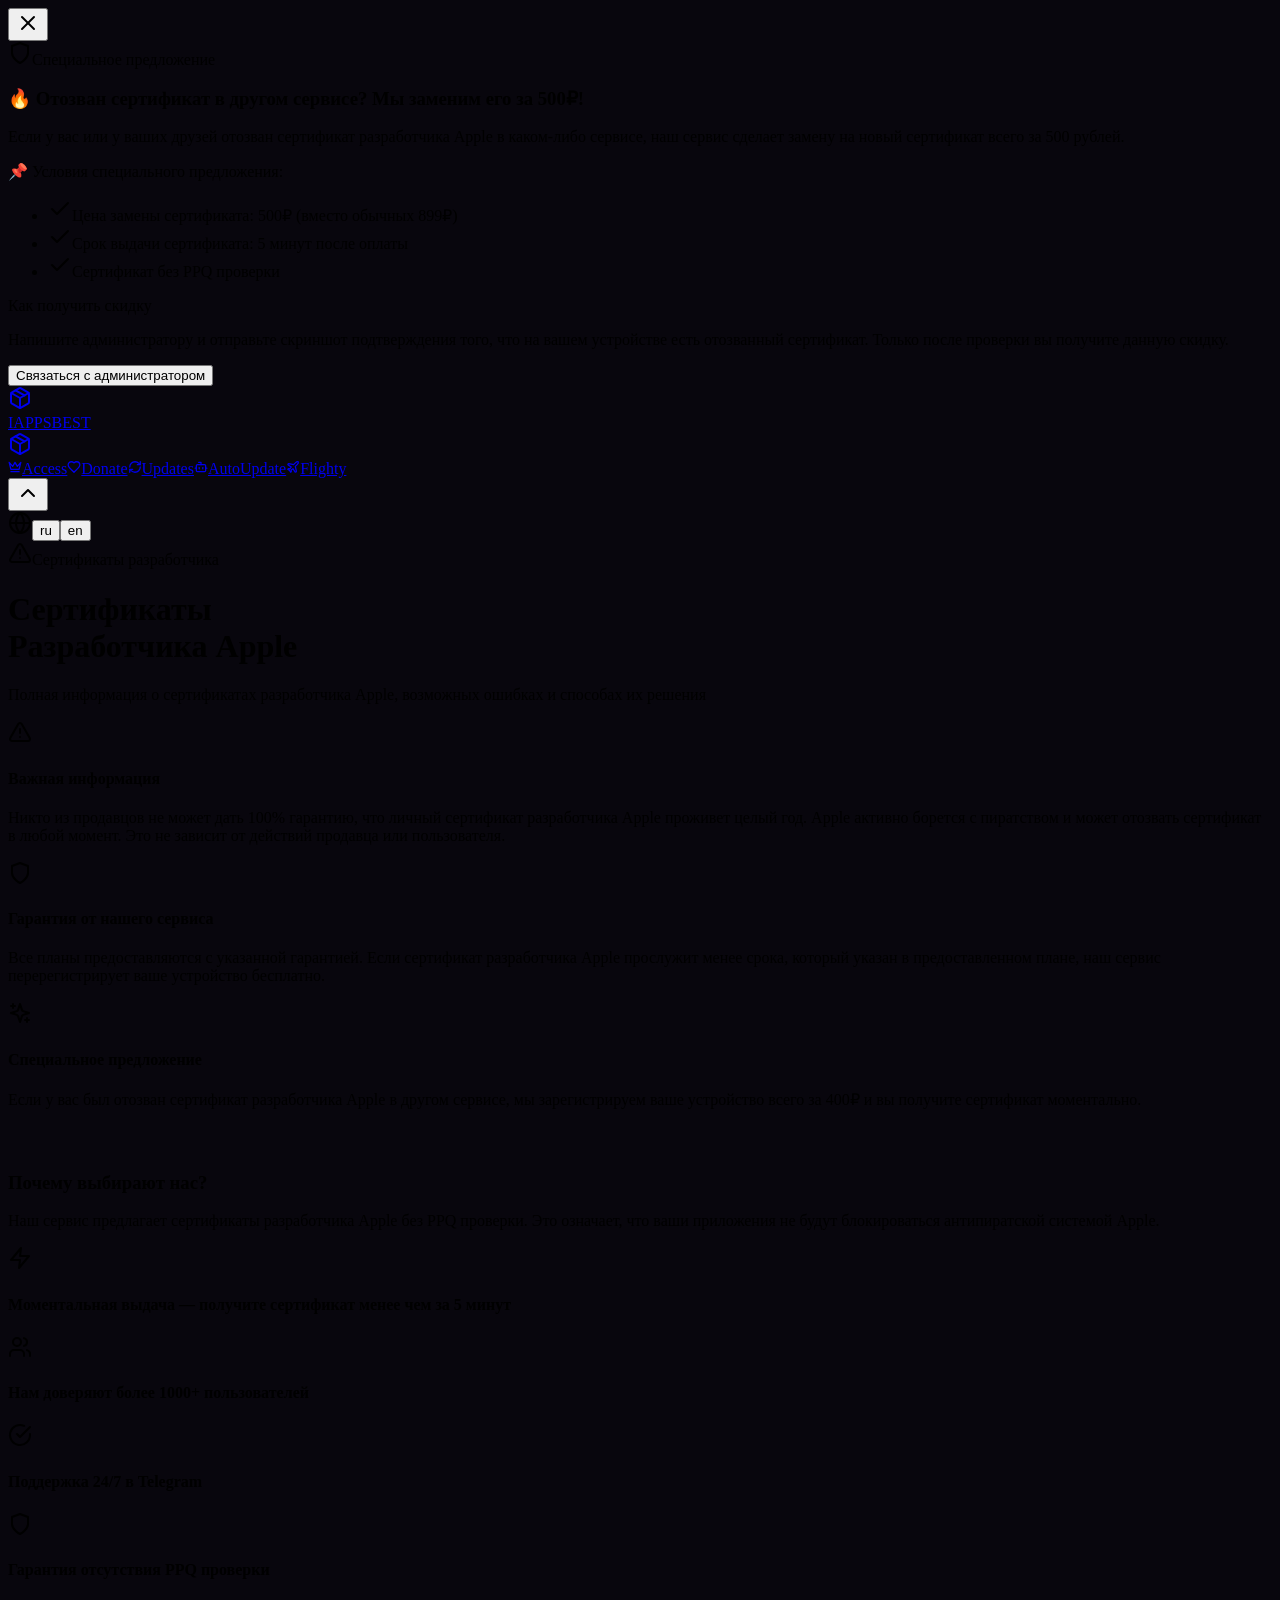
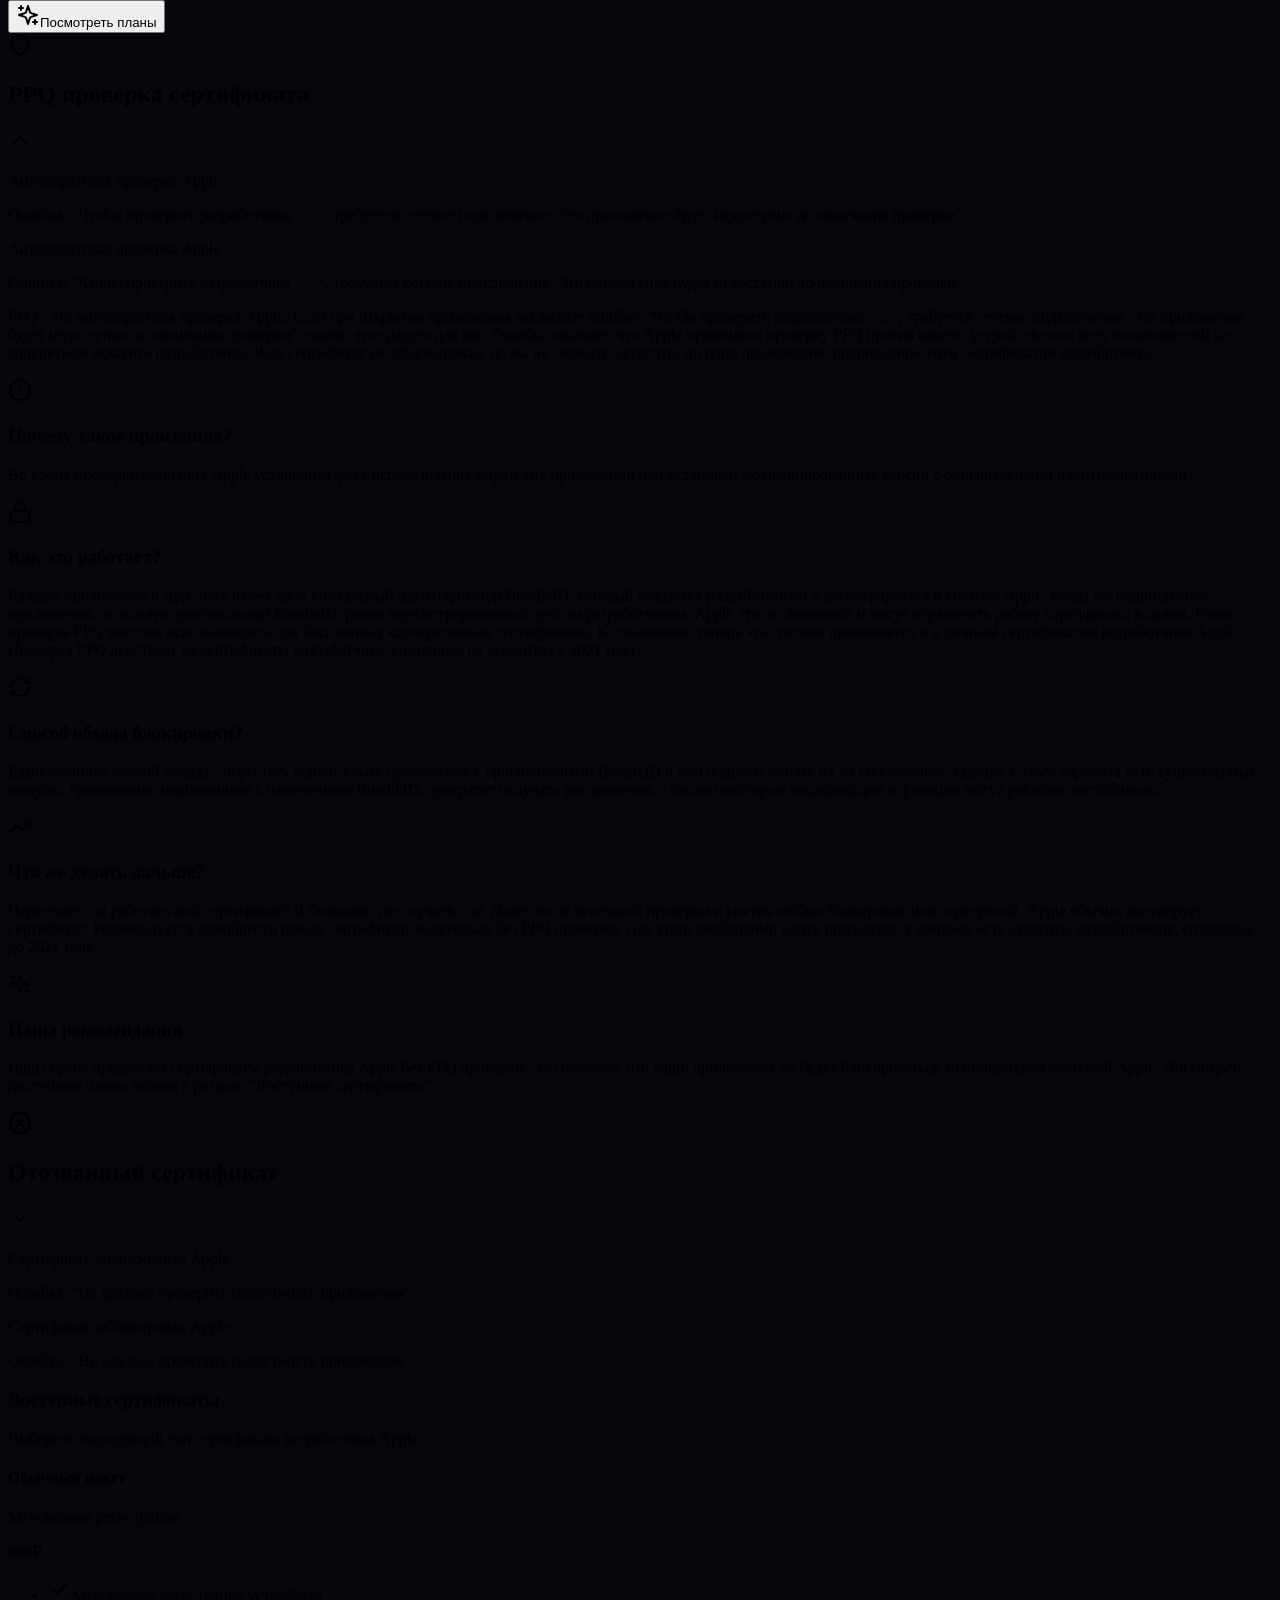
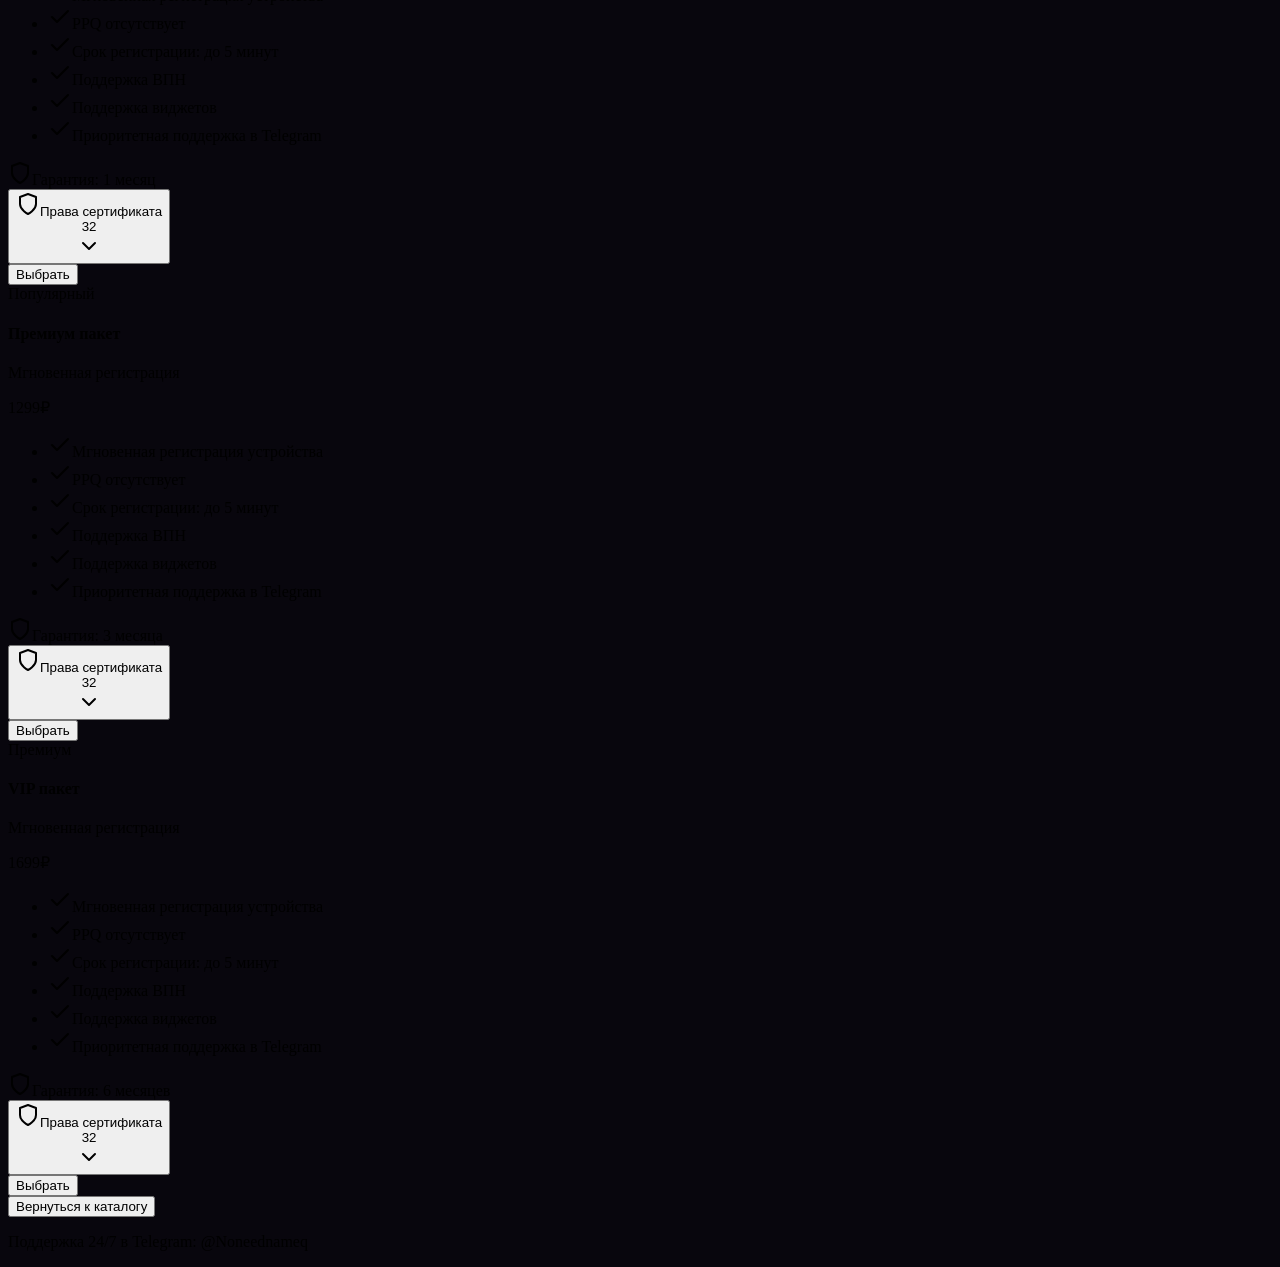
==== commit c14801e1: "fix: base href for GitHub Pages subpath" ====
--- a/certificates-error/index.html
+++ b/certificates-error/index.html
@@ -1,10 +1,10 @@
 <!DOCTYPE html>
-<html lang="ru"><head>
+<html lang="ru"><head><base href="/iapps-catalog/">
 <meta charset="utf-8">
 <meta name="viewport" content="width=device-width, initial-scale=1, maximum-scale=1, user-scalable=no">
-<link rel="stylesheet" href="/_next/static/css/55dfdf822e699a01.css">
-<link rel="icon" href="/favicon.ico" sizes="32x32">
+<link rel="stylesheet" href="_next/static/css/55dfdf822e699a01.css">
+<link rel="icon" href="favicon.ico" sizes="32x32">
 <title>Сертификаты</title>
 <style>@import url("https://fonts.googleapis.com/css2?family=Orbitron:wght@500;600;700;800&family=Share+Tech+Mono&display=swap");</style>
 </head><body class="__variable_4abf03 __variable_6120ec antialiased" style="background: #08060d;">
-<next-route-announcer style="position: absolute;"></next-route-announcer><div class="flare-theme flare-route relative min-h-screen overflow-x-hidden text-[#dfbaf4]"><div class="pointer-events-none fixed inset-0 z-[3] overflow-hidden"><div class="h-[360px] w-[360px] rounded-full bg-[#9f3bff]/20 blur-[96px]" style="translateY(-360px);"></div></div><div class="pointer-events-none fixed inset-x-0 top-0 z-[120] h-[3px]" aria-hidden="true" style="padding-top: env(safe-area-inset-top);"><div class="h-full w-full bg-[#a942ff]/20"></div><div class="absolute left-0 top-0 h-full w-full bg-gradient-to-r from-[#c16aff] via-[#b04cff] to-[#8e32e0]" style="transform: scaleX(0); transform-origin: 0% 50%;"></div></div><div class="fixed inset-0 z-[80] flex items-center justify-center bg-black/72 p-4" ><div class="relative mx-auto max-h-[86vh] w-full max-w-3xl overflow-y-auto rounded-2xl border border-[#31134a] bg-[#08040d] p-5 shadow-[0_0_0_1px_rgba(163, 56, 255,0.12),0_24px_56px_rgba(0,0,0,0.62)] [scrollbar-width:none] [-ms-overflow-style:none] [&amp;::-webkit-scrollbar]:hidden sm:p-6" ><button aria-label="Закрыть" class="absolute right-3 top-3 rounded-lg border border-[#39155a] bg-[#150b1f]/80 p-1.5 text-[#b17ecd] transition-colors hover:bg-[#1a0b2b] hover:text-[#deabff]"><svg xmlns="http://www.w3.org/2000/svg" width="24" height="24" viewBox="0 0 24 24" fill="none" stroke="currentColor" stroke-width="2" stroke-linecap="round" stroke-linejoin="round" class="lucide lucide-x h-4 w-4"><path d="M18 6 6 18"></path><path d="m6 6 12 12"></path></svg></button><div class="mb-4 inline-flex items-center gap-2 rounded-full border border-[#39155a] bg-[#150b1f]/80 px-3 py-1.5"><svg xmlns="http://www.w3.org/2000/svg" width="24" height="24" viewBox="0 0 24 24" fill="none" stroke="currentColor" stroke-width="2" stroke-linecap="round" stroke-linejoin="round" class="lucide lucide-shield h-3.5 w-3.5 text-[#af44ff]"><path d="M12 22s8-4 8-10V5l-8-3-8 3v7c0 6 8 10 8 10"></path></svg><span class="font-techmono text-[10px] uppercase tracking-[0.16em] text-[#b17dd2]">Специальное предложение</span></div><h3 class="flare-title font-orbitron max-w-2xl break-words pr-8 text-[1rem] leading-[1.15] tracking-[0.08em] text-[#deb9f5] sm:text-[1.4rem] sm:tracking-[0.12em] md:text-[1.6rem] md:tracking-[0.14em] lg:text-[1.8rem]" style="word-break: break-word; overflow-wrap: anywhere; hyphens: auto;">🔥 Отозван сертификат в другом сервисе? Мы заменим его за 500₽!</h3><p class="font-techmono mt-4 max-w-2xl break-words text-[12.5px] leading-relaxed text-[#9d6cbf] sm:text-[15px]" style="word-break: break-word; overflow-wrap: anywhere; hyphens: auto;">Если у вас или у ваших друзей отозван сертификат разработчика Apple в каком-либо сервисе, наш сервис сделает замену на новый сертификат всего за 500 рублей.</p><div class="mt-5 rounded-xl border border-[#291041] bg-black/30 p-4"><p class="font-orbitron mb-3 text-sm uppercase tracking-[0.12em] text-[#dca5ff]">📌 Условия специального предложения:</p><ul class="space-y-2.5"><li class="flex items-start gap-2.5"><svg xmlns="http://www.w3.org/2000/svg" width="24" height="24" viewBox="0 0 24 24" fill="none" stroke="currentColor" stroke-width="2" stroke-linecap="round" stroke-linejoin="round" class="lucide lucide-check mt-0.5 h-3.5 w-3.5 flex-shrink-0 text-[#b252ff]"><path d="M20 6 9 17l-5-5"></path></svg><span class="font-techmono break-words text-[12.5px] leading-relaxed text-[#a574c6] sm:text-[15px]" style="word-break: break-word; overflow-wrap: anywhere; hyphens: auto;">Цена замены сертификата: 500₽ (вместо обычных 899₽)</span></li><li class="flex items-start gap-2.5"><svg xmlns="http://www.w3.org/2000/svg" width="24" height="24" viewBox="0 0 24 24" fill="none" stroke="currentColor" stroke-width="2" stroke-linecap="round" stroke-linejoin="round" class="lucide lucide-check mt-0.5 h-3.5 w-3.5 flex-shrink-0 text-[#b252ff]"><path d="M20 6 9 17l-5-5"></path></svg><span class="font-techmono break-words text-[12.5px] leading-relaxed text-[#a574c6] sm:text-[15px]" style="word-break: break-word; overflow-wrap: anywhere; hyphens: auto;">Срок выдачи сертификата: 5 минут после оплаты</span></li><li class="flex items-start gap-2.5"><svg xmlns="http://www.w3.org/2000/svg" width="24" height="24" viewBox="0 0 24 24" fill="none" stroke="currentColor" stroke-width="2" stroke-linecap="round" stroke-linejoin="round" class="lucide lucide-check mt-0.5 h-3.5 w-3.5 flex-shrink-0 text-[#b252ff]"><path d="M20 6 9 17l-5-5"></path></svg><span class="font-techmono break-words text-[12.5px] leading-relaxed text-[#a574c6] sm:text-[15px]" style="word-break: break-word; overflow-wrap: anywhere; hyphens: auto;">Сертификат без PPQ проверки</span></li></ul></div><div class="mt-5 rounded-xl border border-[#31134a] bg-[#0c0712]/75 p-4"><p class="font-orbitron text-sm uppercase tracking-[0.12em] text-[#dca5ff]">Как получить скидку</p><p class="mt-3 font-techmono break-words text-[12.5px] leading-relaxed text-[#a574c6] sm:text-[15px]" style="word-break: break-word; overflow-wrap: anywhere; hyphens: auto;">Напишите администратору и отправьте скриншот подтверждения того, что на вашем устройстве есть отозванный сертификат. Только после проверки вы получите данную скидку.</p></div><div class="mt-5 flex flex-wrap items-center gap-3"><button class="inline-flex items-center gap-1.5 rounded-lg border border-[#49127a] bg-[#320b5b]/90 px-3 py-1.5 font-techmono text-xs uppercase tracking-[0.12em] text-[#dca5ff] transition-colors hover:bg-[#3b0e6a]">Связаться с администратором</button></div></div></div><div class="relative z-10 flex min-h-screen flex-col pt-20 font-techmono"><div class="fixed left-1/2 top-4 z-50 w-[min(1100px,calc(100%-1rem))] -translate-x-1/2"><div class="relative flex items-center justify-between gap-2 rounded-2xl border border-[#31134a] bg-[#08040d] px-2 py-2.5 shadow-[0_0_0_1px_rgba(163, 56, 255,0.16),0_18px_42px_rgba(0,0,0,0.62)] sm:gap-3 sm:px-3"><a class="hidden items-center gap-3 pr-4 md:flex" href="/#home"><div class="flex h-9 w-9 items-center justify-center rounded-lg border border-[#af44ff]/60 bg-[#1a0b2a]"><svg xmlns="http://www.w3.org/2000/svg" width="24" height="24" viewBox="0 0 24 24" fill="none" stroke="currentColor" stroke-width="2" stroke-linecap="round" stroke-linejoin="round" class="lucide lucide-package h-4 w-4 text-[#af44ff]"><path d="m7.5 4.27 9 5.15"></path><path d="M21 8a2 2 0 0 0-1-1.73l-7-4a2 2 0 0 0-2 0l-7 4A2 2 0 0 0 3 8v8a2 2 0 0 0 1 1.73l7 4a2 2 0 0 0 2 0l7-4A2 2 0 0 0 21 16Z"></path><path d="m3.3 7 8.7 5 8.7-5"></path><path d="M12 22V12"></path></svg></div><span class="font-orbitron text-sm tracking-[0.3em] text-[#d6a1f4]">IAPPSBEST</span></a><a class="absolute left-3 top-1/2 z-10 flex -translate-y-1/2 items-center md:hidden" href="/#home"><div class="flex h-9 w-9 items-center justify-center rounded-lg border border-[#af44ff]/60 bg-[#1a0b2a]"><svg xmlns="http://www.w3.org/2000/svg" width="24" height="24" viewBox="0 0 24 24" fill="none" stroke="currentColor" stroke-width="2" stroke-linecap="round" stroke-linejoin="round" class="lucide lucide-package h-4 w-4 text-[#af44ff]"><path d="m7.5 4.27 9 5.15"></path><path d="M21 8a2 2 0 0 0-1-1.73l-7-4a2 2 0 0 0-2 0l-7 4A2 2 0 0 0 3 8v8a2 2 0 0 0 1 1.73l7 4a2 2 0 0 0 2 0l7-4A2 2 0 0 0 21 16Z"></path><path d="m3.3 7 8.7 5 8.7-5"></path><path d="M12 22V12"></path></svg></div></a><div class="flex flex-1 items-center justify-center gap-0.5 min-[430px]:gap-1 md:justify-end sm:gap-2 sm:gap-1.5"><a class="relative flex items-center gap-1.5 rounded-lg px-1.5 py-2 text-[10px] uppercase tracking-[0.11em] text-[#8f5bb1] transition-colors duration-200 min-[360px]:px-2 min-[430px]:px-2.5 sm:gap-2 sm:px-4 sm:text-[11px] sm:tracking-[0.15em] hover:text-[#ddacff] sm:px-3" href="/access/"><span class="relative z-10 flex items-center gap-1 sm:gap-2"><span class="relative inline-flex h-3.5 w-3.5 items-center justify-center sm:h-4 sm:w-4"><svg xmlns="http://www.w3.org/2000/svg" width="14" height="14" viewBox="0 0 24 24" fill="none" stroke="currentColor" stroke-width="2.2" stroke-linecap="round" stroke-linejoin="round" class="lucide lucide-crown h-full w-full"><path d="m2 4 3 12h14l3-12-6 7-4-7-4 7-6-7zm3 16h14"></path></svg></span><span class="font-techmono text-[10px] sm:text-[11px] max-[767px]:hidden">Access</span></span></a><a class="relative flex items-center gap-1.5 rounded-lg px-1.5 py-2 text-[10px] uppercase tracking-[0.11em] text-[#8f5bb1] transition-colors duration-200 min-[360px]:px-2 min-[430px]:px-2.5 sm:gap-2 sm:px-4 sm:text-[11px] sm:tracking-[0.15em] hover:text-[#ddacff] sm:px-3" href="/donate/"><span class="relative z-10 flex items-center gap-1 sm:gap-2"><span class="relative inline-flex h-3.5 w-3.5 items-center justify-center sm:h-4 sm:w-4"><svg xmlns="http://www.w3.org/2000/svg" width="14" height="14" viewBox="0 0 24 24" fill="none" stroke="currentColor" stroke-width="2.2" stroke-linecap="round" stroke-linejoin="round" class="lucide lucide-heart h-full w-full"><path d="M19 14c1.49-1.46 3-3.21 3-5.5A5.5 5.5 0 0 0 16.5 3c-1.76 0-3 .5-4.5 2-1.5-1.5-2.74-2-4.5-2A5.5 5.5 0 0 0 2 8.5c0 2.3 1.5 4.05 3 5.5l7 7Z"></path></svg></span><span class="font-techmono text-[10px] sm:text-[11px] max-[767px]:hidden">Donate</span></span></a><a class="relative flex items-center gap-1.5 rounded-lg px-1.5 py-2 text-[10px] uppercase tracking-[0.11em] text-[#8f5bb1] transition-colors duration-200 min-[360px]:px-2 min-[430px]:px-2.5 sm:gap-2 sm:px-4 sm:text-[11px] sm:tracking-[0.15em] hover:text-[#ddacff] sm:px-3" href="/updates/"><span class="relative z-10 flex items-center gap-1 sm:gap-2"><span class="relative inline-flex h-3.5 w-3.5 items-center justify-center sm:h-4 sm:w-4"><svg xmlns="http://www.w3.org/2000/svg" width="14" height="14" viewBox="0 0 24 24" fill="none" stroke="currentColor" stroke-width="2.2" stroke-linecap="round" stroke-linejoin="round" class="lucide lucide-refresh-cw h-full w-full"><path d="M3 12a9 9 0 0 1 9-9 9.75 9.75 0 0 1 6.74 2.74L21 8"></path><path d="M21 3v5h-5"></path><path d="M21 12a9 9 0 0 1-9 9 9.75 9.75 0 0 1-6.74-2.74L3 16"></path><path d="M8 16H3v5"></path></svg></span><span class="font-techmono text-[10px] sm:text-[11px] max-[767px]:hidden">Updates</span></span></a><a class="relative flex items-center gap-1.5 rounded-lg px-1.5 py-2 text-[10px] uppercase tracking-[0.11em] text-[#8f5bb1] transition-colors duration-200 min-[360px]:px-2 min-[430px]:px-2.5 sm:gap-2 sm:px-4 sm:text-[11px] sm:tracking-[0.15em] hover:text-[#ddacff] sm:px-3" href="/autoupdate/"><span class="relative z-10 flex items-center gap-1 sm:gap-2"><span class="relative inline-flex h-3.5 w-3.5 items-center justify-center sm:h-4 sm:w-4"><svg xmlns="http://www.w3.org/2000/svg" width="14" height="14" viewBox="0 0 24 24" fill="none" stroke="currentColor" stroke-width="2.2" stroke-linecap="round" stroke-linejoin="round" class="lucide lucide-bot h-full w-full"><path d="M12 8V4H8"></path><rect width="16" height="12" x="4" y="8" rx="2"></rect><path d="M2 14h2"></path><path d="M20 14h2"></path><path d="M15 13v2"></path><path d="M9 13v2"></path></svg></span><span class="font-techmono text-[10px] sm:text-[11px] max-[767px]:hidden">AutoUpdate</span></span></a><a class="relative flex items-center gap-1.5 rounded-lg px-1.5 py-2 text-[10px] uppercase tracking-[0.11em] text-[#8f5bb1] transition-colors duration-200 min-[360px]:px-2 min-[430px]:px-2.5 sm:gap-2 sm:px-4 sm:text-[11px] sm:tracking-[0.15em] hover:text-[#ddacff] sm:px-3" href="/flighty/"><span class="relative z-10 flex items-center gap-1 sm:gap-2"><span class="relative inline-flex h-3.5 w-3.5 items-center justify-center sm:h-4 sm:w-4"><svg xmlns="http://www.w3.org/2000/svg" width="14" height="14" viewBox="0 0 24 24" fill="none" stroke="currentColor" stroke-width="2.2" stroke-linecap="round" stroke-linejoin="round" class="lucide lucide-plane h-full w-full"><path d="M17.8 19.2 16 11l3.5-3.5C21 6 21.5 4 21 3c-1-.5-3 0-4.5 1.5L13 8 4.8 6.2c-.5-.1-.9.1-1.1.5l-.3.5c-.2.5-.1 1 .3 1.3L9 12l-2 3H4l-1 1 3 2 2 3 1-1v-3l3-2 3.5 5.3c.3.4.8.5 1.3.3l.5-.2c.4-.3.6-.7.5-1.2z"></path></svg></span><span class="font-techmono text-[10px] sm:text-[11px] max-[767px]:hidden">Flighty</span></span></a></div></div></div><button class="fixed bottom-24 left-6 z-50 flex h-12 w-12 items-center justify-center rounded-full border border-[#39155a] bg-[#08040d] text-[#cf83ff] shadow-[0_12px_28px_rgba(0,0,0,0.36)] transition-[opacity,transform,background-color] duration-200 hover:bg-[#190a2a] pointer-events-none translate-y-2 opacity-0"><svg xmlns="http://www.w3.org/2000/svg" width="24" height="24" viewBox="0 0 24 24" fill="none" stroke="currentColor" stroke-width="2" stroke-linecap="round" stroke-linejoin="round" class="lucide lucide-chevron-up h-6 w-6"><path d="m18 15-6-6-6 6"></path></svg></button><div class="fixed bottom-6 left-6 z-50 flex items-center rounded-xl border border-[#2b163f]/90 bg-[#08040d] p-1 shadow-[0_0_0_1px_rgba(163, 56, 255,0.1),0_10px_24px_rgba(0,0,0,0.45)]"><svg xmlns="http://www.w3.org/2000/svg" width="24" height="24" viewBox="0 0 24 24" fill="none" stroke="currentColor" stroke-width="2" stroke-linecap="round" stroke-linejoin="round" class="lucide lucide-globe mx-1 hidden h-3.5 w-3.5 text-[#75538f] min-[430px]:block"><circle cx="12" cy="12" r="10"></circle><path d="M12 2a14.5 14.5 0 0 0 0 20 14.5 14.5 0 0 0 0-20"></path><path d="M2 12h20"></path></svg><button class="rounded-md px-2 py-1 font-techmono text-[9px] uppercase tracking-[0.1em] transition-colors duration-150 border border-[#43186b] bg-[#1a0b2a]/90 text-[#dfacff]" aria-label="Switch language to RU" aria-pressed="true">ru</button><button class="rounded-md px-2 py-1 font-techmono text-[9px] uppercase tracking-[0.1em] transition-colors duration-150 border border-transparent text-[#774c95] hover:text-[#b987d8]" aria-label="Switch language to EN" aria-pressed="false">en</button></div><div class="flex-1 px-4 py-12 sm:px-6"><div class="mx-auto max-w-5xl"><div class="text-center mb-12" ><div class="mb-8 inline-flex items-center gap-3 rounded-full border border-[#361752] bg-black/40 px-4 py-2 backdrop-blur-sm"><svg xmlns="http://www.w3.org/2000/svg" width="24" height="24" viewBox="0 0 24 24" fill="none" stroke="currentColor" stroke-width="2" stroke-linecap="round" stroke-linejoin="round" class="lucide lucide-alert-triangle h-4 w-4 text-[#b252ff]"><path d="m21.73 18-8-14a2 2 0 0 0-3.48 0l-8 14A2 2 0 0 0 4 21h16a2 2 0 0 0 1.73-3Z"></path><path d="M12 9v4"></path><path d="M12 17h.01"></path></svg><span class="font-techmono text-xs uppercase tracking-[0.24em] text-[#9962be]">Сертификаты разработчика</span></div><h1 class="flare-title mb-6 break-words font-orbitron text-[1.35rem] leading-[1.1] tracking-[0.08em] text-[#e4bff8] sm:text-[2.2rem] sm:tracking-[0.16em] md:text-[2.8rem] md:tracking-[0.2em] lg:text-[3.2rem]" style="word-break: break-word; overflow-wrap: anywhere; hyphens: auto;">Сертификаты<br><span class="text-[#b252ff]">Разработчика Apple</span></h1><p class="mx-auto mb-8 max-w-3xl break-words font-techmono text-[12.5px] leading-relaxed text-[#a673c8] sm:text-[15px]" style="word-break: break-word; overflow-wrap: anywhere; hyphens: auto;">Полная информация о сертификатах разработчика Apple, возможных ошибках и способах их решения</p></div><div class="mb-8" ><div class="rounded-2xl border border-[#6e1b7a] bg-[#500e5d]/20  p-4 backdrop-blur-xl sm:p-6"><div class="flex items-start gap-3"><svg xmlns="http://www.w3.org/2000/svg" width="24" height="24" viewBox="0 0 24 24" fill="none" stroke="currentColor" stroke-width="2" stroke-linecap="round" stroke-linejoin="round" class="lucide lucide-alert-triangle mt-0.5 h-6 w-6 flex-shrink-0 text-[#c475ff]"><path d="m21.73 18-8-14a2 2 0 0 0-3.48 0l-8 14A2 2 0 0 0 4 21h16a2 2 0 0 0 1.73-3Z"></path><path d="M12 9v4"></path><path d="M12 17h.01"></path></svg><div><h4 class="mb-2 break-words font-orbitron text-base tracking-[0.08em] text-[#f2aeff] sm:text-lg sm:tracking-[0.1em]">Важная информация</h4><p class="break-words text-[12.5px] leading-relaxed text-[#d09be8] sm:text-[15px]" style="word-break: break-word; overflow-wrap: anywhere; hyphens: auto;">Никто из продавцов не может дать 100% гарантию, что личный сертификат разработчика Apple проживет целый год. Apple активно борется с пиратством и может отозвать сертификат в любой момент. Это не зависит от действий продавца или пользователя.</p></div></div></div></div><div class="mb-8" ><div class="rounded-2xl border border-[#3d7e53] bg-[#1f4d31]/30  p-4 backdrop-blur-xl sm:p-6"><div class="flex items-start gap-3"><svg xmlns="http://www.w3.org/2000/svg" width="24" height="24" viewBox="0 0 24 24" fill="none" stroke="currentColor" stroke-width="2" stroke-linecap="round" stroke-linejoin="round" class="lucide lucide-shield mt-0.5 h-6 w-6 flex-shrink-0 text-[#4de1b0]"><path d="M12 22s8-4 8-10V5l-8-3-8 3v7c0 6 8 10 8 10"></path></svg><div><h4 class="mb-2 break-words font-orbitron text-base tracking-[0.08em] text-[#d6ffe8] sm:text-lg sm:tracking-[0.1em]">Гарантия от нашего сервиса</h4><p class="break-words text-[12.5px] leading-relaxed text-[#b1f0c8] sm:text-[15px]" style="word-break: break-word; overflow-wrap: anywhere; hyphens: auto;">Все планы предоставляются с указанной гарантией. Если сертификат разработчика Apple прослужит менее срока, который указан в предоставленном плане, наш сервис перерегистрирует ваше устройство бесплатно.</p></div></div></div></div><div class="mb-8" ><div class="rounded-2xl border border-[#31134a] bg-black/35  p-4 backdrop-blur-xl sm:p-6"><div class="flex items-start gap-3"><svg xmlns="http://www.w3.org/2000/svg" width="24" height="24" viewBox="0 0 24 24" fill="none" stroke="currentColor" stroke-width="2" stroke-linecap="round" stroke-linejoin="round" class="lucide lucide-sparkles mt-0.5 h-6 w-6 flex-shrink-0 text-[#b252ff]"><path d="m12 3-1.912 5.813a2 2 0 0 1-1.275 1.275L3 12l5.813 1.912a2 2 0 0 1 1.275 1.275L12 21l1.912-5.813a2 2 0 0 1 1.275-1.275L21 12l-5.813-1.912a2 2 0 0 1-1.275-1.275L12 3Z"></path><path d="M5 3v4"></path><path d="M19 17v4"></path><path d="M3 5h4"></path><path d="M17 19h4"></path></svg><div><h4 class="mb-2 break-words font-orbitron text-base tracking-[0.08em] text-[#dfbaf4] sm:text-lg sm:tracking-[0.1em]">Специальное предложение</h4><p class="break-words text-[12.5px] leading-relaxed text-[#af7bd0] sm:text-[15px]" style="word-break: break-word; overflow-wrap: anywhere; hyphens: auto;">Если у вас был отозван сертификат разработчика Apple в другом сервисе, мы зарегистрируем ваше устройство всего за 400₽ и вы получите сертификат моментально.</p></div></div></div></div><div class="mb-12" ><div class="rounded-3xl border border-[#31134a] bg-black/35 p-4 backdrop-blur-xl sm:p-6 md:p-8"><div class="mb-8 text-center"><div class="mb-4 inline-flex h-16 w-16 items-center justify-center rounded-2xl bg-[#320b5b] shadow-lg" style="transform: scale(0);"><svg xmlns="http://www.w3.org/2000/svg" width="24" height="24" viewBox="0 0 24 24" fill="none" stroke="currentColor" stroke-width="2" stroke-linecap="round" stroke-linejoin="round" class="lucide lucide-shield h-8 w-8 text-[#b478d9]"><path d="M12 22s8-4 8-10V5l-8-3-8 3v7c0 6 8 10 8 10"></path></svg></div><h3 class="mb-3 break-words font-orbitron text-[1rem] font-bold tracking-[0.08em] text-[#dfbaf4] sm:text-[1.4rem] sm:tracking-[0.12em] md:text-[1.6rem] md:tracking-[0.14em] lg:text-[1.8rem]">Почему выбирают нас?</h3><p class="mx-auto max-w-2xl break-words text-[12.5px] leading-relaxed text-[#b582d3] sm:text-[15px]" style="word-break: break-word; overflow-wrap: anywhere; hyphens: auto;">Наш сервис предлагает сертификаты разработчика Apple без PPQ проверки. Это означает, что ваши приложения не будут блокироваться антипиратской системой Apple.</p></div><div class="mb-8 grid grid-cols-1 gap-4 lg:grid-cols-2"><div class="group rounded-2xl border border-[#28123c] bg-black/35 p-4 transition-all duration-300 hover:-translate-y-0.5 hover:scale-[1.02] hover:border-[#53227a] sm:p-5"><div class="flex items-center gap-3 sm:gap-4"><div class="flex h-10 w-10 min-w-[40px] flex-shrink-0 items-center justify-center rounded-xl bg-[#320b5b] shadow-md transition-colors group-hover:bg-[#3b0e66] sm:h-12 sm:w-12 sm:min-w-[48px]"><svg xmlns="http://www.w3.org/2000/svg" width="24" height="24" viewBox="0 0 24 24" fill="none" stroke="currentColor" stroke-width="2" stroke-linecap="round" stroke-linejoin="round" class="lucide lucide-zap h-5 w-5 text-[#b478d9] sm:h-6 sm:w-6"><polygon points="13 2 3 14 12 14 11 22 21 10 12 10 13 2"></polygon></svg></div><h4 class="min-w-0 break-words text-sm font-semibold text-[#dfbaf4] sm:text-base" style="word-break: break-word; overflow-wrap: anywhere; hyphens: auto;">Моментальная выдача — получите сертификат менее чем за 5 минут</h4></div></div><div class="group rounded-2xl border border-[#28123c] bg-black/35 p-4 transition-all duration-300 hover:-translate-y-0.5 hover:scale-[1.02] hover:border-[#53227a] sm:p-5"><div class="flex items-center gap-3 sm:gap-4"><div class="flex h-10 w-10 min-w-[40px] flex-shrink-0 items-center justify-center rounded-xl bg-[#320b5b] shadow-md transition-colors group-hover:bg-[#3b0e66] sm:h-12 sm:w-12 sm:min-w-[48px]"><svg xmlns="http://www.w3.org/2000/svg" width="24" height="24" viewBox="0 0 24 24" fill="none" stroke="currentColor" stroke-width="2" stroke-linecap="round" stroke-linejoin="round" class="lucide lucide-users h-5 w-5 text-[#b478d9] sm:h-6 sm:w-6"><path d="M16 21v-2a4 4 0 0 0-4-4H6a4 4 0 0 0-4 4v2"></path><circle cx="9" cy="7" r="4"></circle><path d="M22 21v-2a4 4 0 0 0-3-3.87"></path><path d="M16 3.13a4 4 0 0 1 0 7.75"></path></svg></div><h4 class="min-w-0 break-words text-sm font-semibold text-[#dfbaf4] sm:text-base" style="word-break: break-word; overflow-wrap: anywhere; hyphens: auto;">Нам доверяют более 1000+ пользователей</h4></div></div><div class="group rounded-2xl border border-[#28123c] bg-black/35 p-4 transition-all duration-300 hover:-translate-y-0.5 hover:scale-[1.02] hover:border-[#53227a] sm:p-5"><div class="flex items-center gap-3 sm:gap-4"><div class="flex h-10 w-10 min-w-[40px] flex-shrink-0 items-center justify-center rounded-xl bg-[#320b5b] shadow-md transition-colors group-hover:bg-[#3b0e66] sm:h-12 sm:w-12 sm:min-w-[48px]"><svg xmlns="http://www.w3.org/2000/svg" width="24" height="24" viewBox="0 0 24 24" fill="none" stroke="currentColor" stroke-width="2" stroke-linecap="round" stroke-linejoin="round" class="lucide lucide-check-circle h-5 w-5 text-[#b478d9] sm:h-6 sm:w-6"><path d="M22 11.08V12a10 10 0 1 1-5.93-9.14"></path><path d="m9 11 3 3L22 4"></path></svg></div><h4 class="min-w-0 break-words text-sm font-semibold text-[#dfbaf4] sm:text-base" style="word-break: break-word; overflow-wrap: anywhere; hyphens: auto;">Поддержка 24/7 в Telegram</h4></div></div><div class="group rounded-2xl border border-[#28123c] bg-black/35 p-4 transition-all duration-300 hover:-translate-y-0.5 hover:scale-[1.02] hover:border-[#53227a] sm:p-5"><div class="flex items-center gap-3 sm:gap-4"><div class="flex h-10 w-10 min-w-[40px] flex-shrink-0 items-center justify-center rounded-xl bg-[#320b5b] shadow-md transition-colors group-hover:bg-[#3b0e66] sm:h-12 sm:w-12 sm:min-w-[48px]"><svg xmlns="http://www.w3.org/2000/svg" width="24" height="24" viewBox="0 0 24 24" fill="none" stroke="currentColor" stroke-width="2" stroke-linecap="round" stroke-linejoin="round" class="lucide lucide-shield h-5 w-5 text-[#b478d9] sm:h-6 sm:w-6"><path d="M12 22s8-4 8-10V5l-8-3-8 3v7c0 6 8 10 8 10"></path></svg></div><h4 class="min-w-0 break-words text-sm font-semibold text-[#dfbaf4] sm:text-base" style="word-break: break-word; overflow-wrap: anywhere; hyphens: auto;">Гарантия отсутствия PPQ проверки</h4></div></div></div><div class="text-center"><button class="inline-flex items-center justify-center rounded-md font-medium focus-visible:outline-none focus-visible:ring-2 focus-visible:ring-ring focus-visible:ring-offset-2 disabled:opacity-50 disabled:pointer-events-none ring-offset-background h-10 border border-[#53227a] bg-[#320b5b] px-8 py-6 text-lg text-[#dfbaf4] shadow-md transition-all duration-300 hover:scale-105 hover:bg-[#3b0e66] active:scale-95"><svg xmlns="http://www.w3.org/2000/svg" width="24" height="24" viewBox="0 0 24 24" fill="none" stroke="currentColor" stroke-width="2" stroke-linecap="round" stroke-linejoin="round" class="lucide lucide-sparkles h-5 w-5 mr-2"><path d="m12 3-1.912 5.813a2 2 0 0 1-1.275 1.275L3 12l5.813 1.912a2 2 0 0 1 1.275 1.275L12 21l1.912-5.813a2 2 0 0 1 1.275-1.275L21 12l-5.813-1.912a2 2 0 0 1-1.275-1.275L12 3Z"></path><path d="M5 3v4"></path><path d="M19 17v4"></path><path d="M3 5h4"></path><path d="M17 19h4"></path></svg>Посмотреть планы</button></div></div></div><div class="mb-12 space-y-6"><div id="section-ppq"><div class="rounded-2xl border border-[#31134a] bg-black/35 p-4 backdrop-blur-xl transition-all duration-300 sm:p-6"><div class="mb-4 flex cursor-pointer items-start gap-3 transition-opacity hover:opacity-80 sm:gap-4"><div class="flex h-12 w-12 flex-shrink-0 items-center justify-center rounded-xl bg-[#320b5b] sm:h-16 sm:w-16  shadow-lg"><svg xmlns="http://www.w3.org/2000/svg" width="24" height="24" viewBox="0 0 24 24" fill="none" stroke="currentColor" stroke-width="2" stroke-linecap="round" stroke-linejoin="round" class="lucide lucide-shield h-6 w-6 text-[#9751c5] sm:h-8 sm:w-8"><path d="M12 22s8-4 8-10V5l-8-3-8 3v7c0 6 8 10 8 10"></path></svg></div><div class="min-w-0 flex-1"><div class="mb-2 flex items-center justify-between gap-3"><h2 class="min-w-0 break-words font-orbitron text-[1.05rem] font-bold leading-tight tracking-[0.06em] text-[#dfbaf4] sm:text-[1.35rem] sm:tracking-[0.1em] md:text-[1.6rem] md:tracking-[0.12em] lg:text-[1.85rem]" style="word-break: break-word; overflow-wrap: anywhere; hyphens: auto;">PPQ проверка сертификата</h2><div class="flex-shrink-0"><svg xmlns="http://www.w3.org/2000/svg" width="24" height="24" viewBox="0 0 24 24" fill="none" stroke="currentColor" stroke-width="2" stroke-linecap="round" stroke-linejoin="round" class="lucide lucide-chevron-up h-5 w-5 text-[#824da6] sm:h-6 sm:w-6"><path d="m18 15-6-6-6 6"></path></svg></div></div><div class="hidden sm:block"><p class="mb-3 break-words text-[#824da6]" style="word-break: break-word; overflow-wrap: anywhere; hyphens: auto;">Антипиратская проверка Apple</p><div class="inline-block rounded-lg border border-red-500/30 bg-red-500/20 px-4 py-2"><p class="text-sm font-medium text-red-200">Ошибка: "Чтобы проверить разработчика &lt;...&gt;, требуется сетевое подключение. Это приложение будет недоступно до окончания проверки"</p></div></div></div></div><div class="mb-4 space-y-3 sm:hidden"><p class="break-words text-[12.5px] text-[#824da6] sm:text-sm" style="word-break: break-word; overflow-wrap: anywhere; hyphens: auto;">Антипиратская проверка Apple</p><div class="inline-block rounded-lg border border-red-500/30 bg-red-500/20 px-4 py-2"><p class="break-words text-xs font-medium text-red-200">Ошибка: "Чтобы проверить разработчика &lt;...&gt;, требуется сетевое подключение. Это приложение будет недоступно до окончания проверки"</p></div></div><div class="space-y-6 border-t border-[#28123c] pt-6" style="opacity: 1; max-height: 5000px; overflow: visible;"><div><p class="break-words text-[12.5px] leading-relaxed text-[#b582d3] sm:text-sm" style="word-break: break-word; overflow-wrap: anywhere; hyphens: auto;">PPQ - это антипиратская проверка Apple. Если при открытии приложения вы видите ошибку "Чтобы проверить разработчика &lt;...&gt;, требуется сетевое подключение. Это приложение будет недоступно до окончания проверки", значит этот раздел для вас. Ошибка означает, что Apple применили проверку PPQ против вашего устройства или всех пользователей на конкретном аккаунте разработчика. Ваш сертификат не заблокирован, но вы не сможете запустить ни одно приложение, подписанное этим сертификатом разработчика.</p></div><div class="rounded-xl border border-[#471e6f] bg-black/30 p-4 sm:p-5"><div class="mb-4 flex items-center gap-2"><svg xmlns="http://www.w3.org/2000/svg" width="24" height="24" viewBox="0 0 24 24" fill="none" stroke="currentColor" stroke-width="2" stroke-linecap="round" stroke-linejoin="round" class="lucide lucide-alert-circle h-5 w-5 text-[#9751c5]"><circle cx="12" cy="12" r="10"></circle><line x1="12" x2="12" y1="8" y2="12"></line><line x1="12" x2="12.01" y1="16" y2="16"></line></svg><h3 class="break-words font-orbitron text-[0.95rem] font-semibold tracking-[0.06em] text-[#dfbaf4] sm:text-[1.05rem] sm:tracking-[0.08em] md:text-[1.15rem] md:tracking-[0.1em] lg:text-[1.25rem]" style="word-break: break-word; overflow-wrap: anywhere; hyphens: auto;">Почему такое произошло?</h3></div><div class="space-y-3"><p class="break-words text-[12.5px] leading-relaxed text-[#b582d3] sm:text-sm" style="word-break: break-word; overflow-wrap: anywhere; hyphens: auto;">Во время проверки компания Apple установила факт использования пиратских приложений или установки модифицированных версий с оригинальными идентификаторами.</p></div></div><div class="rounded-xl border border-[#471e6f] bg-black/30 p-4 sm:p-5"><div class="mb-4 flex items-center gap-2"><svg xmlns="http://www.w3.org/2000/svg" width="24" height="24" viewBox="0 0 24 24" fill="none" stroke="currentColor" stroke-width="2" stroke-linecap="round" stroke-linejoin="round" class="lucide lucide-lock h-5 w-5 text-[#9751c5]"><rect width="18" height="11" x="3" y="11" rx="2" ry="2"></rect><path d="M7 11V7a5 5 0 0 1 10 0v4"></path></svg><h3 class="break-words font-orbitron text-[0.95rem] font-semibold tracking-[0.06em] text-[#dfbaf4] sm:text-[1.05rem] sm:tracking-[0.08em] md:text-[1.15rem] md:tracking-[0.1em] lg:text-[1.25rem]" style="word-break: break-word; overflow-wrap: anywhere; hyphens: auto;">Как это работает?</h3></div><div class="space-y-3"><p class="break-words text-[12.5px] leading-relaxed text-[#b582d3] sm:text-sm" style="word-break: break-word; overflow-wrap: anywhere; hyphens: auto;">Каждое приложение в App Store имеет свой уникальный идентификатор BundleID, который создается разработчиком и регистрируется в системе Apple. Когда вы подписываете приложения, используя оригинальный BundleID, ранее зарегистрированный другим разработчиком, Apple это отслеживают и могут ограничить работу сертификата в целом. Ранее проверка PPQ массово использовалась для бесплатных корпоративных сертификатов. К сожалению, теперь эта система применяется и к личным сертификатам разработчика Apple. Проверка PPQ действует на сертификаты разработчика, созданные на аккаунтах с 2021 года.</p></div></div><div class="rounded-xl border border-[#471e6f] bg-black/30 p-4 sm:p-5"><div class="mb-4 flex items-center gap-2"><svg xmlns="http://www.w3.org/2000/svg" width="24" height="24" viewBox="0 0 24 24" fill="none" stroke="currentColor" stroke-width="2" stroke-linecap="round" stroke-linejoin="round" class="lucide lucide-refresh-cw h-5 w-5 text-[#9751c5]"><path d="M3 12a9 9 0 0 1 9-9 9.75 9.75 0 0 1 6.74 2.74L21 8"></path><path d="M21 3v5h-5"></path><path d="M21 12a9 9 0 0 1-9 9 9.75 9.75 0 0 1-6.74-2.74L3 16"></path><path d="M8 16H3v5"></path></svg><h3 class="break-words font-orbitron text-[0.95rem] font-semibold tracking-[0.06em] text-[#dfbaf4] sm:text-[1.05rem] sm:tracking-[0.08em] md:text-[1.15rem] md:tracking-[0.1em] lg:text-[1.25rem]" style="word-break: break-word; overflow-wrap: anywhere; hyphens: auto;">Способ обхода блокировки?</h3></div><div class="space-y-3"><p class="break-words text-[12.5px] leading-relaxed text-[#b582d3] sm:text-sm" style="word-break: break-word; overflow-wrap: anywhere; hyphens: auto;">Единственный способ обхода - перестать использовать приложения с оригинальными BundleID и при подписи менять их на собственные. Однако у этого варианта есть существенные минусы: приложения, подписанные с измененным BundleID, прекратят получать уведомления, а также некоторые модификации и функции могут работать нестабильно.</p></div></div><div class="rounded-xl border border-[#471e6f] bg-black/30 p-4 sm:p-5"><div class="mb-4 flex items-center gap-2"><svg xmlns="http://www.w3.org/2000/svg" width="24" height="24" viewBox="0 0 24 24" fill="none" stroke="currentColor" stroke-width="2" stroke-linecap="round" stroke-linejoin="round" class="lucide lucide-trending-up h-5 w-5 text-[#9751c5]"><polyline points="22 7 13.5 15.5 8.5 10.5 2 17"></polyline><polyline points="16 7 22 7 22 13"></polyline></svg><h3 class="break-words font-orbitron text-[0.95rem] font-semibold tracking-[0.06em] text-[#dfbaf4] sm:text-[1.05rem] sm:tracking-[0.08em] md:text-[1.15rem] md:tracking-[0.1em] lg:text-[1.25rem]" style="word-break: break-word; overflow-wrap: anywhere; hyphens: auto;">Что же делать дальше?</h3></div><div class="space-y-3"><p class="break-words text-[12.5px] leading-relaxed text-[#b582d3] sm:text-sm" style="word-break: break-word; overflow-wrap: anywhere; hyphens: auto;">Перестанет ли работать мой сертификат? В большинстве случаев - да. Даже после успешной проверки и снятия любых блокировок или подозрений, Apple обычно аннулирует сертификат. Рекомендуется приобрести новый сертификат, желательно без PPQ проверки. Для этого необходимо найти продавцов, у которых есть аккаунты разработчиков, созданные до 2021 года.</p></div></div><div class="rounded-xl border border-[#471e6f] bg-black/30 p-4 sm:p-5"><div class="flex items-start gap-3"><svg xmlns="http://www.w3.org/2000/svg" width="24" height="24" viewBox="0 0 24 24" fill="none" stroke="currentColor" stroke-width="2" stroke-linecap="round" stroke-linejoin="round" class="lucide lucide-sparkles mt-0.5 h-6 w-6 flex-shrink-0 text-[#9751c5]"><path d="m12 3-1.912 5.813a2 2 0 0 1-1.275 1.275L3 12l5.813 1.912a2 2 0 0 1 1.275 1.275L12 21l1.912-5.813a2 2 0 0 1 1.275-1.275L21 12l-5.813-1.912a2 2 0 0 1-1.275-1.275L12 3Z"></path><path d="M5 3v4"></path><path d="M19 17v4"></path><path d="M3 5h4"></path><path d="M17 19h4"></path></svg><div><h3 class="mb-2 break-words font-orbitron text-[0.95rem] font-semibold tracking-[0.06em] text-[#dfbaf4] sm:text-[1.05rem] sm:tracking-[0.08em] md:text-[1.15rem] md:tracking-[0.1em] lg:text-[1.25rem]" style="word-break: break-word; overflow-wrap: anywhere; hyphens: auto;">Наша рекомендация</h3><p class="break-words text-[12.5px] leading-relaxed text-[#b582d3] sm:text-sm" style="word-break: break-word; overflow-wrap: anywhere; hyphens: auto;">Наш сервис предлагает сертификаты разработчика Apple без PPQ проверки. Это означает, что ваши приложения не будут блокироваться антипиратской системой Apple. Посмотреть доступные планы можно в разделе "Доступные сертификаты".</p></div></div></div></div></div></div><div id="section-revoked"><div class="rounded-2xl border border-[#31134a] bg-black/35 p-4 backdrop-blur-xl transition-all duration-300 sm:p-6"><div class="mb-4 flex cursor-pointer items-start gap-3 transition-opacity hover:opacity-80 sm:gap-4"><div class="flex h-12 w-12 flex-shrink-0 items-center justify-center rounded-xl bg-[#320b5b] sm:h-16 sm:w-16  shadow-lg"><svg xmlns="http://www.w3.org/2000/svg" width="24" height="24" viewBox="0 0 24 24" fill="none" stroke="currentColor" stroke-width="2" stroke-linecap="round" stroke-linejoin="round" class="lucide lucide-xcircle h-6 w-6 text-[#9751c5] sm:h-8 sm:w-8"><circle cx="12" cy="12" r="10"></circle><path d="m15 9-6 6"></path><path d="m9 9 6 6"></path></svg></div><div class="min-w-0 flex-1"><div class="mb-2 flex items-center justify-between gap-3"><h2 class="min-w-0 break-words font-orbitron text-[1.05rem] font-bold leading-tight tracking-[0.06em] text-[#dfbaf4] sm:text-[1.35rem] sm:tracking-[0.1em] md:text-[1.6rem] md:tracking-[0.12em] lg:text-[1.85rem]" style="word-break: break-word; overflow-wrap: anywhere; hyphens: auto;">Отозванный сертификат</h2><div class="flex-shrink-0"><svg xmlns="http://www.w3.org/2000/svg" width="24" height="24" viewBox="0 0 24 24" fill="none" stroke="currentColor" stroke-width="2" stroke-linecap="round" stroke-linejoin="round" class="lucide lucide-chevron-down h-5 w-5 text-[#824da6] sm:h-6 sm:w-6"><path d="m6 9 6 6 6-6"></path></svg></div></div><div class="hidden sm:block"><p class="mb-3 break-words text-[#824da6]" style="word-break: break-word; overflow-wrap: anywhere; hyphens: auto;">Сертификат заблокирован Apple</p><div class="inline-block rounded-lg border border-red-500/30 bg-red-500/20 px-4 py-2"><p class="text-sm font-medium text-red-200">Ошибка: "Не удалось проверить целостность приложения"</p></div></div></div></div><div class="mb-4 space-y-3 sm:hidden"><p class="break-words text-[12.5px] text-[#824da6] sm:text-sm" style="word-break: break-word; overflow-wrap: anywhere; hyphens: auto;">Сертификат заблокирован Apple</p><div class="inline-block rounded-lg border border-red-500/30 bg-red-500/20 px-4 py-2"><p class="break-words text-xs font-medium text-red-200">Ошибка: "Не удалось проверить целостность приложения"</p></div></div></div></div></div><div id="certificates-section" class="space-y-8"><div class="mb-8 text-center"><h3 class="mb-3 break-words font-orbitron text-[1rem] font-bold tracking-[0.08em] text-[#dfbaf4] sm:text-[1.4rem] sm:tracking-[0.12em] md:text-[1.6rem] md:tracking-[0.14em] lg:text-[1.8rem]" style="word-break: break-word; overflow-wrap: anywhere; hyphens: auto;">Доступные сертификаты</h3><p class="break-words text-[12.5px] leading-relaxed text-[#b582d3] sm:text-[15px]" style="word-break: break-word; overflow-wrap: anywhere; hyphens: auto;">Выберите подходящий тип сертификата разработчика Apple</p></div><div class="mb-8 grid grid-cols-1 items-stretch gap-6 lg:grid-cols-3"><div class="relative rounded-2xl border border-[#31134a] bg-black/35 p-4 shadow-lg transition-all duration-300 hover:-translate-y-1 hover:scale-[1.03] hover:bg-black/40 sm:p-6"><div class="flex h-full flex-col"><div class="mb-4 min-h-[80px]"><h4 class="mb-1 break-words text-base font-bold text-[#dfbaf4] sm:text-lg" style="word-break: break-word; overflow-wrap: anywhere; hyphens: auto;">Обычный пакет</h4><p class="break-words text-[12.5px] text-[#824da6] sm:text-sm" style="word-break: break-word; overflow-wrap: anywhere; hyphens: auto;">Мгновенная регистрация</p></div><div class="mb-6 flex min-h-[44px] items-center"><div class="break-words font-orbitron text-2xl text-[#b252ff] sm:text-3xl" style="word-break: break-word; overflow-wrap: anywhere;">899₽</div></div><div class="mb-6 flex-grow"><ul class="space-y-3"><li class="flex min-h-[28px] items-start gap-2"><svg xmlns="http://www.w3.org/2000/svg" width="24" height="24" viewBox="0 0 24 24" fill="none" stroke="currentColor" stroke-width="2" stroke-linecap="round" stroke-linejoin="round" class="lucide lucide-check mt-0.5 h-5 w-5 flex-shrink-0 text-green-400"><path d="M20 6 9 17l-5-5"></path></svg><span class="break-words text-[12.5px] leading-relaxed text-[#be8bdd] sm:text-sm" style="word-break: break-word; overflow-wrap: anywhere; hyphens: auto;">Мгновенная регистрация устройства</span></li><li class="flex min-h-[28px] items-start gap-2"><svg xmlns="http://www.w3.org/2000/svg" width="24" height="24" viewBox="0 0 24 24" fill="none" stroke="currentColor" stroke-width="2" stroke-linecap="round" stroke-linejoin="round" class="lucide lucide-check mt-0.5 h-5 w-5 flex-shrink-0 text-green-400"><path d="M20 6 9 17l-5-5"></path></svg><span class="break-words text-[12.5px] leading-relaxed text-[#be8bdd] sm:text-sm" style="word-break: break-word; overflow-wrap: anywhere; hyphens: auto;">PPQ отсутствует</span></li><li class="flex min-h-[28px] items-start gap-2"><svg xmlns="http://www.w3.org/2000/svg" width="24" height="24" viewBox="0 0 24 24" fill="none" stroke="currentColor" stroke-width="2" stroke-linecap="round" stroke-linejoin="round" class="lucide lucide-check mt-0.5 h-5 w-5 flex-shrink-0 text-green-400"><path d="M20 6 9 17l-5-5"></path></svg><span class="break-words text-[12.5px] leading-relaxed text-[#be8bdd] sm:text-sm" style="word-break: break-word; overflow-wrap: anywhere; hyphens: auto;">Срок регистрации: до 5 минут</span></li><li class="flex min-h-[28px] items-start gap-2"><svg xmlns="http://www.w3.org/2000/svg" width="24" height="24" viewBox="0 0 24 24" fill="none" stroke="currentColor" stroke-width="2" stroke-linecap="round" stroke-linejoin="round" class="lucide lucide-check mt-0.5 h-5 w-5 flex-shrink-0 text-green-400"><path d="M20 6 9 17l-5-5"></path></svg><span class="break-words text-[12.5px] leading-relaxed text-[#be8bdd] sm:text-sm" style="word-break: break-word; overflow-wrap: anywhere; hyphens: auto;">Поддержка ВПН</span></li><li class="flex min-h-[28px] items-start gap-2"><svg xmlns="http://www.w3.org/2000/svg" width="24" height="24" viewBox="0 0 24 24" fill="none" stroke="currentColor" stroke-width="2" stroke-linecap="round" stroke-linejoin="round" class="lucide lucide-check mt-0.5 h-5 w-5 flex-shrink-0 text-green-400"><path d="M20 6 9 17l-5-5"></path></svg><span class="break-words text-[12.5px] leading-relaxed text-[#be8bdd] sm:text-sm" style="word-break: break-word; overflow-wrap: anywhere; hyphens: auto;">Поддержка виджетов</span></li><li class="flex min-h-[28px] items-start gap-2"><svg xmlns="http://www.w3.org/2000/svg" width="24" height="24" viewBox="0 0 24 24" fill="none" stroke="currentColor" stroke-width="2" stroke-linecap="round" stroke-linejoin="round" class="lucide lucide-check mt-0.5 h-5 w-5 flex-shrink-0 text-green-400"><path d="M20 6 9 17l-5-5"></path></svg><span class="break-words text-[12.5px] leading-relaxed text-[#be8bdd] sm:text-sm" style="word-break: break-word; overflow-wrap: anywhere; hyphens: auto;">Приоритетная поддержка в Telegram</span></li></ul><div class="mt-4 rounded-lg border border-green-500/20 bg-green-500/10 p-3"><div class="flex items-center gap-2"><svg xmlns="http://www.w3.org/2000/svg" width="24" height="24" viewBox="0 0 24 24" fill="none" stroke="currentColor" stroke-width="2" stroke-linecap="round" stroke-linejoin="round" class="lucide lucide-shield h-4 w-4 flex-shrink-0 text-green-400"><path d="M12 22s8-4 8-10V5l-8-3-8 3v7c0 6 8 10 8 10"></path></svg><span class="break-words text-[12.5px] font-semibold leading-relaxed text-green-200 sm:text-sm" style="word-break: break-word; overflow-wrap: anywhere; hyphens: auto;">Гарантия: 1 месяц</span></div></div><div class="mt-6 border-t border-[#28123c] pt-6"><button class="group flex w-full items-center justify-between text-left"><div class="flex items-center gap-2"><svg xmlns="http://www.w3.org/2000/svg" width="24" height="24" viewBox="0 0 24 24" fill="none" stroke="currentColor" stroke-width="2" stroke-linecap="round" stroke-linejoin="round" class="lucide lucide-shield h-4 w-4 text-indigo-400"><path d="M12 22s8-4 8-10V5l-8-3-8 3v7c0 6 8 10 8 10"></path></svg><span class="text-sm font-semibold text-[#cea3e8] transition-colors group-hover:text-[#e4bff8]">Права сертификата</span><div class="inline-flex items-center rounded-full border font-semibold transition-colors focus:outline-none focus:ring-2 focus:ring-ring focus:ring-offset-2 hover:bg-primary/80 px-2 py-0.5 text-xs border-indigo-500/30 bg-indigo-500/20 text-indigo-300">32</div></div><svg xmlns="http://www.w3.org/2000/svg" width="24" height="24" viewBox="0 0 24 24" fill="none" stroke="currentColor" stroke-width="2" stroke-linecap="round" stroke-linejoin="round" class="lucide lucide-chevron-down h-4 w-4 text-[#824da6] transition-colors group-hover:text-[#b582d3]"><path d="m6 9 6 6 6-6"></path></svg></button></div></div><button class="inline-flex items-center rounded-md text-sm font-medium transition-colors focus-visible:outline-none focus-visible:ring-2 focus-visible:ring-ring focus-visible:ring-offset-2 disabled:opacity-50 disabled:pointer-events-none ring-offset-background border hover:text-accent-foreground h-10 py-2 px-4 w-full justify-center border-[#31134a] bg-black/30 text-[#b07ad1] hover:bg-[#190926] backdrop-blur-sm">Выбрать</button></div></div><div class="relative rounded-2xl border border-[#49127a] bg-black/45 p-4 shadow-[0_0_0_1px_rgba(166, 60, 255,0.15),0_14px_30px_rgba(0,0,0,0.45)] ring-1 ring-[#b252ff]/35 ring-offset-2 ring-offset-black transition-all duration-300 hover:-translate-y-1 hover:scale-[1.03] hover:bg-black/50 sm:p-6"><div class="absolute right-2 top-2 sm:-right-3 sm:-top-3"><div class="inline-flex items-center rounded-full font-semibold transition-colors focus:outline-none focus:ring-2 focus:ring-ring focus:ring-offset-2 max-w-[calc(100%-1rem)] whitespace-normal break-words text-center text-[10px] sm:text-xs border border-[#49127a] bg-[#320b5b] px-3 py-1 font-techmono text-[#dea7ff] shadow-lg hover:bg-[#3b0e66]" style="word-break: break-word; overflow-wrap: anywhere;">Популярный</div></div><div class="flex h-full flex-col"><div class="mb-4 min-h-[80px]"><h4 class="mb-1 break-words text-base font-bold text-[#dfbaf4] sm:text-lg" style="word-break: break-word; overflow-wrap: anywhere; hyphens: auto;">Премиум пакет</h4><p class="break-words text-[12.5px] text-[#824da6] sm:text-sm" style="word-break: break-word; overflow-wrap: anywhere; hyphens: auto;">Мгновенная регистрация</p></div><div class="mb-6 flex min-h-[44px] items-center"><div class="break-words font-orbitron text-2xl text-[#b252ff] sm:text-3xl" style="word-break: break-word; overflow-wrap: anywhere;">1299₽</div></div><div class="mb-6 flex-grow"><ul class="space-y-3"><li class="flex min-h-[28px] items-start gap-2"><svg xmlns="http://www.w3.org/2000/svg" width="24" height="24" viewBox="0 0 24 24" fill="none" stroke="currentColor" stroke-width="2" stroke-linecap="round" stroke-linejoin="round" class="lucide lucide-check mt-0.5 h-5 w-5 flex-shrink-0 text-green-400"><path d="M20 6 9 17l-5-5"></path></svg><span class="break-words text-[12.5px] leading-relaxed text-[#be8bdd] sm:text-sm" style="word-break: break-word; overflow-wrap: anywhere; hyphens: auto;">Мгновенная регистрация устройства</span></li><li class="flex min-h-[28px] items-start gap-2"><svg xmlns="http://www.w3.org/2000/svg" width="24" height="24" viewBox="0 0 24 24" fill="none" stroke="currentColor" stroke-width="2" stroke-linecap="round" stroke-linejoin="round" class="lucide lucide-check mt-0.5 h-5 w-5 flex-shrink-0 text-green-400"><path d="M20 6 9 17l-5-5"></path></svg><span class="break-words text-[12.5px] leading-relaxed text-[#be8bdd] sm:text-sm" style="word-break: break-word; overflow-wrap: anywhere; hyphens: auto;">PPQ отсутствует</span></li><li class="flex min-h-[28px] items-start gap-2"><svg xmlns="http://www.w3.org/2000/svg" width="24" height="24" viewBox="0 0 24 24" fill="none" stroke="currentColor" stroke-width="2" stroke-linecap="round" stroke-linejoin="round" class="lucide lucide-check mt-0.5 h-5 w-5 flex-shrink-0 text-green-400"><path d="M20 6 9 17l-5-5"></path></svg><span class="break-words text-[12.5px] leading-relaxed text-[#be8bdd] sm:text-sm" style="word-break: break-word; overflow-wrap: anywhere; hyphens: auto;">Срок регистрации: до 5 минут</span></li><li class="flex min-h-[28px] items-start gap-2"><svg xmlns="http://www.w3.org/2000/svg" width="24" height="24" viewBox="0 0 24 24" fill="none" stroke="currentColor" stroke-width="2" stroke-linecap="round" stroke-linejoin="round" class="lucide lucide-check mt-0.5 h-5 w-5 flex-shrink-0 text-green-400"><path d="M20 6 9 17l-5-5"></path></svg><span class="break-words text-[12.5px] leading-relaxed text-[#be8bdd] sm:text-sm" style="word-break: break-word; overflow-wrap: anywhere; hyphens: auto;">Поддержка ВПН</span></li><li class="flex min-h-[28px] items-start gap-2"><svg xmlns="http://www.w3.org/2000/svg" width="24" height="24" viewBox="0 0 24 24" fill="none" stroke="currentColor" stroke-width="2" stroke-linecap="round" stroke-linejoin="round" class="lucide lucide-check mt-0.5 h-5 w-5 flex-shrink-0 text-green-400"><path d="M20 6 9 17l-5-5"></path></svg><span class="break-words text-[12.5px] leading-relaxed text-[#be8bdd] sm:text-sm" style="word-break: break-word; overflow-wrap: anywhere; hyphens: auto;">Поддержка виджетов</span></li><li class="flex min-h-[28px] items-start gap-2"><svg xmlns="http://www.w3.org/2000/svg" width="24" height="24" viewBox="0 0 24 24" fill="none" stroke="currentColor" stroke-width="2" stroke-linecap="round" stroke-linejoin="round" class="lucide lucide-check mt-0.5 h-5 w-5 flex-shrink-0 text-green-400"><path d="M20 6 9 17l-5-5"></path></svg><span class="break-words text-[12.5px] leading-relaxed text-[#be8bdd] sm:text-sm" style="word-break: break-word; overflow-wrap: anywhere; hyphens: auto;">Приоритетная поддержка в Telegram</span></li></ul><div class="mt-4 rounded-lg border border-green-500/20 bg-green-500/10 p-3"><div class="flex items-center gap-2"><svg xmlns="http://www.w3.org/2000/svg" width="24" height="24" viewBox="0 0 24 24" fill="none" stroke="currentColor" stroke-width="2" stroke-linecap="round" stroke-linejoin="round" class="lucide lucide-shield h-4 w-4 flex-shrink-0 text-green-400"><path d="M12 22s8-4 8-10V5l-8-3-8 3v7c0 6 8 10 8 10"></path></svg><span class="break-words text-[12.5px] font-semibold leading-relaxed text-green-200 sm:text-sm" style="word-break: break-word; overflow-wrap: anywhere; hyphens: auto;">Гарантия: 3 месяца</span></div></div><div class="mt-6 border-t border-[#28123c] pt-6"><button class="group flex w-full items-center justify-between text-left"><div class="flex items-center gap-2"><svg xmlns="http://www.w3.org/2000/svg" width="24" height="24" viewBox="0 0 24 24" fill="none" stroke="currentColor" stroke-width="2" stroke-linecap="round" stroke-linejoin="round" class="lucide lucide-shield h-4 w-4 text-indigo-400"><path d="M12 22s8-4 8-10V5l-8-3-8 3v7c0 6 8 10 8 10"></path></svg><span class="text-sm font-semibold text-[#cea3e8] transition-colors group-hover:text-[#e4bff8]">Права сертификата</span><div class="inline-flex items-center rounded-full border font-semibold transition-colors focus:outline-none focus:ring-2 focus:ring-ring focus:ring-offset-2 hover:bg-primary/80 px-2 py-0.5 text-xs border-indigo-500/30 bg-indigo-500/20 text-indigo-300">32</div></div><svg xmlns="http://www.w3.org/2000/svg" width="24" height="24" viewBox="0 0 24 24" fill="none" stroke="currentColor" stroke-width="2" stroke-linecap="round" stroke-linejoin="round" class="lucide lucide-chevron-down h-4 w-4 text-[#824da6] transition-colors group-hover:text-[#b582d3]"><path d="m6 9 6 6 6-6"></path></svg></button></div></div><button class="inline-flex items-center rounded-md text-sm font-medium transition-colors focus-visible:outline-none focus-visible:ring-2 focus-visible:ring-ring focus-visible:ring-offset-2 disabled:opacity-50 disabled:pointer-events-none ring-offset-background hover:text-accent-foreground h-10 py-2 px-4 w-full justify-center border border-[#49127a] bg-[#320b5b] text-[#dea7ff] backdrop-blur-sm shadow-md hover:bg-[#3b0e66]">Выбрать</button></div></div><div class="relative rounded-2xl border border-[#49127a] bg-black/45 p-4 shadow-[0_0_0_1px_rgba(166, 60, 255,0.15),0_14px_30px_rgba(0,0,0,0.45)] ring-1 ring-[#b252ff]/35 ring-offset-2 ring-offset-black transition-all duration-300 hover:-translate-y-1 hover:scale-[1.03] hover:bg-black/50 sm:p-6"><div class="absolute right-2 top-2 sm:-right-3 sm:-top-3"><div class="inline-flex items-center rounded-full font-semibold transition-colors focus:outline-none focus:ring-2 focus:ring-ring focus:ring-offset-2 max-w-[calc(100%-1rem)] whitespace-normal break-words text-center text-[10px] sm:text-xs border border-[#49127a] bg-[#320b5b] px-3 py-1 font-techmono text-[#dea7ff] shadow-lg hover:bg-[#3b0e66]" style="word-break: break-word; overflow-wrap: anywhere;">Премиум</div></div><div class="flex h-full flex-col"><div class="mb-4 min-h-[80px]"><h4 class="mb-1 break-words text-base font-bold text-[#dfbaf4] sm:text-lg" style="word-break: break-word; overflow-wrap: anywhere; hyphens: auto;">VIP пакет</h4><p class="break-words text-[12.5px] text-[#824da6] sm:text-sm" style="word-break: break-word; overflow-wrap: anywhere; hyphens: auto;">Мгновенная регистрация</p></div><div class="mb-6 flex min-h-[44px] items-center"><div class="break-words font-orbitron text-2xl text-[#b252ff] sm:text-3xl" style="word-break: break-word; overflow-wrap: anywhere;">1699₽</div></div><div class="mb-6 flex-grow"><ul class="space-y-3"><li class="flex min-h-[28px] items-start gap-2"><svg xmlns="http://www.w3.org/2000/svg" width="24" height="24" viewBox="0 0 24 24" fill="none" stroke="currentColor" stroke-width="2" stroke-linecap="round" stroke-linejoin="round" class="lucide lucide-check mt-0.5 h-5 w-5 flex-shrink-0 text-green-400"><path d="M20 6 9 17l-5-5"></path></svg><span class="break-words text-[12.5px] leading-relaxed text-[#be8bdd] sm:text-sm" style="word-break: break-word; overflow-wrap: anywhere; hyphens: auto;">Мгновенная регистрация устройства</span></li><li class="flex min-h-[28px] items-start gap-2"><svg xmlns="http://www.w3.org/2000/svg" width="24" height="24" viewBox="0 0 24 24" fill="none" stroke="currentColor" stroke-width="2" stroke-linecap="round" stroke-linejoin="round" class="lucide lucide-check mt-0.5 h-5 w-5 flex-shrink-0 text-green-400"><path d="M20 6 9 17l-5-5"></path></svg><span class="break-words text-[12.5px] leading-relaxed text-[#be8bdd] sm:text-sm" style="word-break: break-word; overflow-wrap: anywhere; hyphens: auto;">PPQ отсутствует</span></li><li class="flex min-h-[28px] items-start gap-2"><svg xmlns="http://www.w3.org/2000/svg" width="24" height="24" viewBox="0 0 24 24" fill="none" stroke="currentColor" stroke-width="2" stroke-linecap="round" stroke-linejoin="round" class="lucide lucide-check mt-0.5 h-5 w-5 flex-shrink-0 text-green-400"><path d="M20 6 9 17l-5-5"></path></svg><span class="break-words text-[12.5px] leading-relaxed text-[#be8bdd] sm:text-sm" style="word-break: break-word; overflow-wrap: anywhere; hyphens: auto;">Срок регистрации: до 5 минут</span></li><li class="flex min-h-[28px] items-start gap-2"><svg xmlns="http://www.w3.org/2000/svg" width="24" height="24" viewBox="0 0 24 24" fill="none" stroke="currentColor" stroke-width="2" stroke-linecap="round" stroke-linejoin="round" class="lucide lucide-check mt-0.5 h-5 w-5 flex-shrink-0 text-green-400"><path d="M20 6 9 17l-5-5"></path></svg><span class="break-words text-[12.5px] leading-relaxed text-[#be8bdd] sm:text-sm" style="word-break: break-word; overflow-wrap: anywhere; hyphens: auto;">Поддержка ВПН</span></li><li class="flex min-h-[28px] items-start gap-2"><svg xmlns="http://www.w3.org/2000/svg" width="24" height="24" viewBox="0 0 24 24" fill="none" stroke="currentColor" stroke-width="2" stroke-linecap="round" stroke-linejoin="round" class="lucide lucide-check mt-0.5 h-5 w-5 flex-shrink-0 text-green-400"><path d="M20 6 9 17l-5-5"></path></svg><span class="break-words text-[12.5px] leading-relaxed text-[#be8bdd] sm:text-sm" style="word-break: break-word; overflow-wrap: anywhere; hyphens: auto;">Поддержка виджетов</span></li><li class="flex min-h-[28px] items-start gap-2"><svg xmlns="http://www.w3.org/2000/svg" width="24" height="24" viewBox="0 0 24 24" fill="none" stroke="currentColor" stroke-width="2" stroke-linecap="round" stroke-linejoin="round" class="lucide lucide-check mt-0.5 h-5 w-5 flex-shrink-0 text-green-400"><path d="M20 6 9 17l-5-5"></path></svg><span class="break-words text-[12.5px] leading-relaxed text-[#be8bdd] sm:text-sm" style="word-break: break-word; overflow-wrap: anywhere; hyphens: auto;">Приоритетная поддержка в Telegram</span></li></ul><div class="mt-4 rounded-lg border border-green-500/20 bg-green-500/10 p-3"><div class="flex items-center gap-2"><svg xmlns="http://www.w3.org/2000/svg" width="24" height="24" viewBox="0 0 24 24" fill="none" stroke="currentColor" stroke-width="2" stroke-linecap="round" stroke-linejoin="round" class="lucide lucide-shield h-4 w-4 flex-shrink-0 text-green-400"><path d="M12 22s8-4 8-10V5l-8-3-8 3v7c0 6 8 10 8 10"></path></svg><span class="break-words text-[12.5px] font-semibold leading-relaxed text-green-200 sm:text-sm" style="word-break: break-word; overflow-wrap: anywhere; hyphens: auto;">Гарантия: 6 месяцев</span></div></div><div class="mt-6 border-t border-[#28123c] pt-6"><button class="group flex w-full items-center justify-between text-left"><div class="flex items-center gap-2"><svg xmlns="http://www.w3.org/2000/svg" width="24" height="24" viewBox="0 0 24 24" fill="none" stroke="currentColor" stroke-width="2" stroke-linecap="round" stroke-linejoin="round" class="lucide lucide-shield h-4 w-4 text-indigo-400"><path d="M12 22s8-4 8-10V5l-8-3-8 3v7c0 6 8 10 8 10"></path></svg><span class="text-sm font-semibold text-[#cea3e8] transition-colors group-hover:text-[#e4bff8]">Права сертификата</span><div class="inline-flex items-center rounded-full border font-semibold transition-colors focus:outline-none focus:ring-2 focus:ring-ring focus:ring-offset-2 hover:bg-primary/80 px-2 py-0.5 text-xs border-amber-500/30 bg-amber-500/20 text-amber-300">32</div></div><svg xmlns="http://www.w3.org/2000/svg" width="24" height="24" viewBox="0 0 24 24" fill="none" stroke="currentColor" stroke-width="2" stroke-linecap="round" stroke-linejoin="round" class="lucide lucide-chevron-down h-4 w-4 text-[#824da6] transition-colors group-hover:text-[#b582d3]"><path d="m6 9 6 6 6-6"></path></svg></button></div></div><button class="inline-flex items-center rounded-md text-sm font-medium transition-colors focus-visible:outline-none focus-visible:ring-2 focus-visible:ring-ring focus-visible:ring-offset-2 disabled:opacity-50 disabled:pointer-events-none ring-offset-background hover:text-accent-foreground h-10 py-2 px-4 w-full justify-center border border-[#49127a] bg-[#320b5b] text-[#dea7ff] backdrop-blur-sm shadow-md hover:bg-[#3b0e66]">Выбрать</button></div></div></div><div id="support-footer" class="space-y-4 text-center"><a href="/"><button class="inline-flex items-center justify-center rounded-md font-medium transition-colors focus-visible:outline-none focus-visible:ring-2 focus-visible:ring-ring focus-visible:ring-offset-2 disabled:opacity-50 disabled:pointer-events-none ring-offset-background border hover:text-accent-foreground h-10 border-[#31134a] px-8 py-6 text-lg text-[#dfbaf4] backdrop-blur-sm hover:bg-[#190926]">Вернуться к каталогу</button></a><p class="text-sm text-[#824da6]">Поддержка 24/7 в Telegram: <span class="text-indigo-400">@Noneednameq</span></p></div></div></div></div></div></div></body></html>+<next-route-announcer style="position: absolute;"></next-route-announcer><div class="flare-theme flare-route relative min-h-screen overflow-x-hidden text-[#dfbaf4]"><div class="pointer-events-none fixed inset-0 z-[3] overflow-hidden"><div class="h-[360px] w-[360px] rounded-full bg-[#9f3bff]/20 blur-[96px]" style="translateY(-360px);"></div></div><div class="pointer-events-none fixed inset-x-0 top-0 z-[120] h-[3px]" aria-hidden="true" style="padding-top: env(safe-area-inset-top);"><div class="h-full w-full bg-[#a942ff]/20"></div><div class="absolute left-0 top-0 h-full w-full bg-gradient-to-r from-[#c16aff] via-[#b04cff] to-[#8e32e0]" style="transform: scaleX(0); transform-origin: 0% 50%;"></div></div><div class="fixed inset-0 z-[80] flex items-center justify-center bg-black/72 p-4" ><div class="relative mx-auto max-h-[86vh] w-full max-w-3xl overflow-y-auto rounded-2xl border border-[#31134a] bg-[#08040d] p-5 shadow-[0_0_0_1px_rgba(163, 56, 255,0.12),0_24px_56px_rgba(0,0,0,0.62)] [scrollbar-width:none] [-ms-overflow-style:none] [&amp;::-webkit-scrollbar]:hidden sm:p-6" ><button aria-label="Закрыть" class="absolute right-3 top-3 rounded-lg border border-[#39155a] bg-[#150b1f]/80 p-1.5 text-[#b17ecd] transition-colors hover:bg-[#1a0b2b] hover:text-[#deabff]"><svg xmlns="http://www.w3.org/2000/svg" width="24" height="24" viewBox="0 0 24 24" fill="none" stroke="currentColor" stroke-width="2" stroke-linecap="round" stroke-linejoin="round" class="lucide lucide-x h-4 w-4"><path d="M18 6 6 18"></path><path d="m6 6 12 12"></path></svg></button><div class="mb-4 inline-flex items-center gap-2 rounded-full border border-[#39155a] bg-[#150b1f]/80 px-3 py-1.5"><svg xmlns="http://www.w3.org/2000/svg" width="24" height="24" viewBox="0 0 24 24" fill="none" stroke="currentColor" stroke-width="2" stroke-linecap="round" stroke-linejoin="round" class="lucide lucide-shield h-3.5 w-3.5 text-[#af44ff]"><path d="M12 22s8-4 8-10V5l-8-3-8 3v7c0 6 8 10 8 10"></path></svg><span class="font-techmono text-[10px] uppercase tracking-[0.16em] text-[#b17dd2]">Специальное предложение</span></div><h3 class="flare-title font-orbitron max-w-2xl break-words pr-8 text-[1rem] leading-[1.15] tracking-[0.08em] text-[#deb9f5] sm:text-[1.4rem] sm:tracking-[0.12em] md:text-[1.6rem] md:tracking-[0.14em] lg:text-[1.8rem]" style="word-break: break-word; overflow-wrap: anywhere; hyphens: auto;">🔥 Отозван сертификат в другом сервисе? Мы заменим его за 500₽!</h3><p class="font-techmono mt-4 max-w-2xl break-words text-[12.5px] leading-relaxed text-[#9d6cbf] sm:text-[15px]" style="word-break: break-word; overflow-wrap: anywhere; hyphens: auto;">Если у вас или у ваших друзей отозван сертификат разработчика Apple в каком-либо сервисе, наш сервис сделает замену на новый сертификат всего за 500 рублей.</p><div class="mt-5 rounded-xl border border-[#291041] bg-black/30 p-4"><p class="font-orbitron mb-3 text-sm uppercase tracking-[0.12em] text-[#dca5ff]">📌 Условия специального предложения:</p><ul class="space-y-2.5"><li class="flex items-start gap-2.5"><svg xmlns="http://www.w3.org/2000/svg" width="24" height="24" viewBox="0 0 24 24" fill="none" stroke="currentColor" stroke-width="2" stroke-linecap="round" stroke-linejoin="round" class="lucide lucide-check mt-0.5 h-3.5 w-3.5 flex-shrink-0 text-[#b252ff]"><path d="M20 6 9 17l-5-5"></path></svg><span class="font-techmono break-words text-[12.5px] leading-relaxed text-[#a574c6] sm:text-[15px]" style="word-break: break-word; overflow-wrap: anywhere; hyphens: auto;">Цена замены сертификата: 500₽ (вместо обычных 899₽)</span></li><li class="flex items-start gap-2.5"><svg xmlns="http://www.w3.org/2000/svg" width="24" height="24" viewBox="0 0 24 24" fill="none" stroke="currentColor" stroke-width="2" stroke-linecap="round" stroke-linejoin="round" class="lucide lucide-check mt-0.5 h-3.5 w-3.5 flex-shrink-0 text-[#b252ff]"><path d="M20 6 9 17l-5-5"></path></svg><span class="font-techmono break-words text-[12.5px] leading-relaxed text-[#a574c6] sm:text-[15px]" style="word-break: break-word; overflow-wrap: anywhere; hyphens: auto;">Срок выдачи сертификата: 5 минут после оплаты</span></li><li class="flex items-start gap-2.5"><svg xmlns="http://www.w3.org/2000/svg" width="24" height="24" viewBox="0 0 24 24" fill="none" stroke="currentColor" stroke-width="2" stroke-linecap="round" stroke-linejoin="round" class="lucide lucide-check mt-0.5 h-3.5 w-3.5 flex-shrink-0 text-[#b252ff]"><path d="M20 6 9 17l-5-5"></path></svg><span class="font-techmono break-words text-[12.5px] leading-relaxed text-[#a574c6] sm:text-[15px]" style="word-break: break-word; overflow-wrap: anywhere; hyphens: auto;">Сертификат без PPQ проверки</span></li></ul></div><div class="mt-5 rounded-xl border border-[#31134a] bg-[#0c0712]/75 p-4"><p class="font-orbitron text-sm uppercase tracking-[0.12em] text-[#dca5ff]">Как получить скидку</p><p class="mt-3 font-techmono break-words text-[12.5px] leading-relaxed text-[#a574c6] sm:text-[15px]" style="word-break: break-word; overflow-wrap: anywhere; hyphens: auto;">Напишите администратору и отправьте скриншот подтверждения того, что на вашем устройстве есть отозванный сертификат. Только после проверки вы получите данную скидку.</p></div><div class="mt-5 flex flex-wrap items-center gap-3"><button class="inline-flex items-center gap-1.5 rounded-lg border border-[#49127a] bg-[#320b5b]/90 px-3 py-1.5 font-techmono text-xs uppercase tracking-[0.12em] text-[#dca5ff] transition-colors hover:bg-[#3b0e6a]">Связаться с администратором</button></div></div></div><div class="relative z-10 flex min-h-screen flex-col pt-20 font-techmono"><div class="fixed left-1/2 top-4 z-50 w-[min(1100px,calc(100%-1rem))] -translate-x-1/2"><div class="relative flex items-center justify-between gap-2 rounded-2xl border border-[#31134a] bg-[#08040d] px-2 py-2.5 shadow-[0_0_0_1px_rgba(163, 56, 255,0.16),0_18px_42px_rgba(0,0,0,0.62)] sm:gap-3 sm:px-3"><a class="hidden items-center gap-3 pr-4 md:flex" href="#home"><div class="flex h-9 w-9 items-center justify-center rounded-lg border border-[#af44ff]/60 bg-[#1a0b2a]"><svg xmlns="http://www.w3.org/2000/svg" width="24" height="24" viewBox="0 0 24 24" fill="none" stroke="currentColor" stroke-width="2" stroke-linecap="round" stroke-linejoin="round" class="lucide lucide-package h-4 w-4 text-[#af44ff]"><path d="m7.5 4.27 9 5.15"></path><path d="M21 8a2 2 0 0 0-1-1.73l-7-4a2 2 0 0 0-2 0l-7 4A2 2 0 0 0 3 8v8a2 2 0 0 0 1 1.73l7 4a2 2 0 0 0 2 0l7-4A2 2 0 0 0 21 16Z"></path><path d="m3.3 7 8.7 5 8.7-5"></path><path d="M12 22V12"></path></svg></div><span class="font-orbitron text-sm tracking-[0.3em] text-[#d6a1f4]">IAPPSBEST</span></a><a class="absolute left-3 top-1/2 z-10 flex -translate-y-1/2 items-center md:hidden" href="#home"><div class="flex h-9 w-9 items-center justify-center rounded-lg border border-[#af44ff]/60 bg-[#1a0b2a]"><svg xmlns="http://www.w3.org/2000/svg" width="24" height="24" viewBox="0 0 24 24" fill="none" stroke="currentColor" stroke-width="2" stroke-linecap="round" stroke-linejoin="round" class="lucide lucide-package h-4 w-4 text-[#af44ff]"><path d="m7.5 4.27 9 5.15"></path><path d="M21 8a2 2 0 0 0-1-1.73l-7-4a2 2 0 0 0-2 0l-7 4A2 2 0 0 0 3 8v8a2 2 0 0 0 1 1.73l7 4a2 2 0 0 0 2 0l7-4A2 2 0 0 0 21 16Z"></path><path d="m3.3 7 8.7 5 8.7-5"></path><path d="M12 22V12"></path></svg></div></a><div class="flex flex-1 items-center justify-center gap-0.5 min-[430px]:gap-1 md:justify-end sm:gap-2 sm:gap-1.5"><a class="relative flex items-center gap-1.5 rounded-lg px-1.5 py-2 text-[10px] uppercase tracking-[0.11em] text-[#8f5bb1] transition-colors duration-200 min-[360px]:px-2 min-[430px]:px-2.5 sm:gap-2 sm:px-4 sm:text-[11px] sm:tracking-[0.15em] hover:text-[#ddacff] sm:px-3" href="/access/"><span class="relative z-10 flex items-center gap-1 sm:gap-2"><span class="relative inline-flex h-3.5 w-3.5 items-center justify-center sm:h-4 sm:w-4"><svg xmlns="http://www.w3.org/2000/svg" width="14" height="14" viewBox="0 0 24 24" fill="none" stroke="currentColor" stroke-width="2.2" stroke-linecap="round" stroke-linejoin="round" class="lucide lucide-crown h-full w-full"><path d="m2 4 3 12h14l3-12-6 7-4-7-4 7-6-7zm3 16h14"></path></svg></span><span class="font-techmono text-[10px] sm:text-[11px] max-[767px]:hidden">Access</span></span></a><a class="relative flex items-center gap-1.5 rounded-lg px-1.5 py-2 text-[10px] uppercase tracking-[0.11em] text-[#8f5bb1] transition-colors duration-200 min-[360px]:px-2 min-[430px]:px-2.5 sm:gap-2 sm:px-4 sm:text-[11px] sm:tracking-[0.15em] hover:text-[#ddacff] sm:px-3" href="/donate/"><span class="relative z-10 flex items-center gap-1 sm:gap-2"><span class="relative inline-flex h-3.5 w-3.5 items-center justify-center sm:h-4 sm:w-4"><svg xmlns="http://www.w3.org/2000/svg" width="14" height="14" viewBox="0 0 24 24" fill="none" stroke="currentColor" stroke-width="2.2" stroke-linecap="round" stroke-linejoin="round" class="lucide lucide-heart h-full w-full"><path d="M19 14c1.49-1.46 3-3.21 3-5.5A5.5 5.5 0 0 0 16.5 3c-1.76 0-3 .5-4.5 2-1.5-1.5-2.74-2-4.5-2A5.5 5.5 0 0 0 2 8.5c0 2.3 1.5 4.05 3 5.5l7 7Z"></path></svg></span><span class="font-techmono text-[10px] sm:text-[11px] max-[767px]:hidden">Donate</span></span></a><a class="relative flex items-center gap-1.5 rounded-lg px-1.5 py-2 text-[10px] uppercase tracking-[0.11em] text-[#8f5bb1] transition-colors duration-200 min-[360px]:px-2 min-[430px]:px-2.5 sm:gap-2 sm:px-4 sm:text-[11px] sm:tracking-[0.15em] hover:text-[#ddacff] sm:px-3" href="/updates/"><span class="relative z-10 flex items-center gap-1 sm:gap-2"><span class="relative inline-flex h-3.5 w-3.5 items-center justify-center sm:h-4 sm:w-4"><svg xmlns="http://www.w3.org/2000/svg" width="14" height="14" viewBox="0 0 24 24" fill="none" stroke="currentColor" stroke-width="2.2" stroke-linecap="round" stroke-linejoin="round" class="lucide lucide-refresh-cw h-full w-full"><path d="M3 12a9 9 0 0 1 9-9 9.75 9.75 0 0 1 6.74 2.74L21 8"></path><path d="M21 3v5h-5"></path><path d="M21 12a9 9 0 0 1-9 9 9.75 9.75 0 0 1-6.74-2.74L3 16"></path><path d="M8 16H3v5"></path></svg></span><span class="font-techmono text-[10px] sm:text-[11px] max-[767px]:hidden">Updates</span></span></a><a class="relative flex items-center gap-1.5 rounded-lg px-1.5 py-2 text-[10px] uppercase tracking-[0.11em] text-[#8f5bb1] transition-colors duration-200 min-[360px]:px-2 min-[430px]:px-2.5 sm:gap-2 sm:px-4 sm:text-[11px] sm:tracking-[0.15em] hover:text-[#ddacff] sm:px-3" href="/autoupdate/"><span class="relative z-10 flex items-center gap-1 sm:gap-2"><span class="relative inline-flex h-3.5 w-3.5 items-center justify-center sm:h-4 sm:w-4"><svg xmlns="http://www.w3.org/2000/svg" width="14" height="14" viewBox="0 0 24 24" fill="none" stroke="currentColor" stroke-width="2.2" stroke-linecap="round" stroke-linejoin="round" class="lucide lucide-bot h-full w-full"><path d="M12 8V4H8"></path><rect width="16" height="12" x="4" y="8" rx="2"></rect><path d="M2 14h2"></path><path d="M20 14h2"></path><path d="M15 13v2"></path><path d="M9 13v2"></path></svg></span><span class="font-techmono text-[10px] sm:text-[11px] max-[767px]:hidden">AutoUpdate</span></span></a><a class="relative flex items-center gap-1.5 rounded-lg px-1.5 py-2 text-[10px] uppercase tracking-[0.11em] text-[#8f5bb1] transition-colors duration-200 min-[360px]:px-2 min-[430px]:px-2.5 sm:gap-2 sm:px-4 sm:text-[11px] sm:tracking-[0.15em] hover:text-[#ddacff] sm:px-3" href="/flighty/"><span class="relative z-10 flex items-center gap-1 sm:gap-2"><span class="relative inline-flex h-3.5 w-3.5 items-center justify-center sm:h-4 sm:w-4"><svg xmlns="http://www.w3.org/2000/svg" width="14" height="14" viewBox="0 0 24 24" fill="none" stroke="currentColor" stroke-width="2.2" stroke-linecap="round" stroke-linejoin="round" class="lucide lucide-plane h-full w-full"><path d="M17.8 19.2 16 11l3.5-3.5C21 6 21.5 4 21 3c-1-.5-3 0-4.5 1.5L13 8 4.8 6.2c-.5-.1-.9.1-1.1.5l-.3.5c-.2.5-.1 1 .3 1.3L9 12l-2 3H4l-1 1 3 2 2 3 1-1v-3l3-2 3.5 5.3c.3.4.8.5 1.3.3l.5-.2c.4-.3.6-.7.5-1.2z"></path></svg></span><span class="font-techmono text-[10px] sm:text-[11px] max-[767px]:hidden">Flighty</span></span></a></div></div></div><button class="fixed bottom-24 left-6 z-50 flex h-12 w-12 items-center justify-center rounded-full border border-[#39155a] bg-[#08040d] text-[#cf83ff] shadow-[0_12px_28px_rgba(0,0,0,0.36)] transition-[opacity,transform,background-color] duration-200 hover:bg-[#190a2a] pointer-events-none translate-y-2 opacity-0"><svg xmlns="http://www.w3.org/2000/svg" width="24" height="24" viewBox="0 0 24 24" fill="none" stroke="currentColor" stroke-width="2" stroke-linecap="round" stroke-linejoin="round" class="lucide lucide-chevron-up h-6 w-6"><path d="m18 15-6-6-6 6"></path></svg></button><div class="fixed bottom-6 left-6 z-50 flex items-center rounded-xl border border-[#2b163f]/90 bg-[#08040d] p-1 shadow-[0_0_0_1px_rgba(163, 56, 255,0.1),0_10px_24px_rgba(0,0,0,0.45)]"><svg xmlns="http://www.w3.org/2000/svg" width="24" height="24" viewBox="0 0 24 24" fill="none" stroke="currentColor" stroke-width="2" stroke-linecap="round" stroke-linejoin="round" class="lucide lucide-globe mx-1 hidden h-3.5 w-3.5 text-[#75538f] min-[430px]:block"><circle cx="12" cy="12" r="10"></circle><path d="M12 2a14.5 14.5 0 0 0 0 20 14.5 14.5 0 0 0 0-20"></path><path d="M2 12h20"></path></svg><button class="rounded-md px-2 py-1 font-techmono text-[9px] uppercase tracking-[0.1em] transition-colors duration-150 border border-[#43186b] bg-[#1a0b2a]/90 text-[#dfacff]" aria-label="Switch language to RU" aria-pressed="true">ru</button><button class="rounded-md px-2 py-1 font-techmono text-[9px] uppercase tracking-[0.1em] transition-colors duration-150 border border-transparent text-[#774c95] hover:text-[#b987d8]" aria-label="Switch language to EN" aria-pressed="false">en</button></div><div class="flex-1 px-4 py-12 sm:px-6"><div class="mx-auto max-w-5xl"><div class="text-center mb-12" ><div class="mb-8 inline-flex items-center gap-3 rounded-full border border-[#361752] bg-black/40 px-4 py-2 backdrop-blur-sm"><svg xmlns="http://www.w3.org/2000/svg" width="24" height="24" viewBox="0 0 24 24" fill="none" stroke="currentColor" stroke-width="2" stroke-linecap="round" stroke-linejoin="round" class="lucide lucide-alert-triangle h-4 w-4 text-[#b252ff]"><path d="m21.73 18-8-14a2 2 0 0 0-3.48 0l-8 14A2 2 0 0 0 4 21h16a2 2 0 0 0 1.73-3Z"></path><path d="M12 9v4"></path><path d="M12 17h.01"></path></svg><span class="font-techmono text-xs uppercase tracking-[0.24em] text-[#9962be]">Сертификаты разработчика</span></div><h1 class="flare-title mb-6 break-words font-orbitron text-[1.35rem] leading-[1.1] tracking-[0.08em] text-[#e4bff8] sm:text-[2.2rem] sm:tracking-[0.16em] md:text-[2.8rem] md:tracking-[0.2em] lg:text-[3.2rem]" style="word-break: break-word; overflow-wrap: anywhere; hyphens: auto;">Сертификаты<br><span class="text-[#b252ff]">Разработчика Apple</span></h1><p class="mx-auto mb-8 max-w-3xl break-words font-techmono text-[12.5px] leading-relaxed text-[#a673c8] sm:text-[15px]" style="word-break: break-word; overflow-wrap: anywhere; hyphens: auto;">Полная информация о сертификатах разработчика Apple, возможных ошибках и способах их решения</p></div><div class="mb-8" ><div class="rounded-2xl border border-[#6e1b7a] bg-[#500e5d]/20  p-4 backdrop-blur-xl sm:p-6"><div class="flex items-start gap-3"><svg xmlns="http://www.w3.org/2000/svg" width="24" height="24" viewBox="0 0 24 24" fill="none" stroke="currentColor" stroke-width="2" stroke-linecap="round" stroke-linejoin="round" class="lucide lucide-alert-triangle mt-0.5 h-6 w-6 flex-shrink-0 text-[#c475ff]"><path d="m21.73 18-8-14a2 2 0 0 0-3.48 0l-8 14A2 2 0 0 0 4 21h16a2 2 0 0 0 1.73-3Z"></path><path d="M12 9v4"></path><path d="M12 17h.01"></path></svg><div><h4 class="mb-2 break-words font-orbitron text-base tracking-[0.08em] text-[#f2aeff] sm:text-lg sm:tracking-[0.1em]">Важная информация</h4><p class="break-words text-[12.5px] leading-relaxed text-[#d09be8] sm:text-[15px]" style="word-break: break-word; overflow-wrap: anywhere; hyphens: auto;">Никто из продавцов не может дать 100% гарантию, что личный сертификат разработчика Apple проживет целый год. Apple активно борется с пиратством и может отозвать сертификат в любой момент. Это не зависит от действий продавца или пользователя.</p></div></div></div></div><div class="mb-8" ><div class="rounded-2xl border border-[#3d7e53] bg-[#1f4d31]/30  p-4 backdrop-blur-xl sm:p-6"><div class="flex items-start gap-3"><svg xmlns="http://www.w3.org/2000/svg" width="24" height="24" viewBox="0 0 24 24" fill="none" stroke="currentColor" stroke-width="2" stroke-linecap="round" stroke-linejoin="round" class="lucide lucide-shield mt-0.5 h-6 w-6 flex-shrink-0 text-[#4de1b0]"><path d="M12 22s8-4 8-10V5l-8-3-8 3v7c0 6 8 10 8 10"></path></svg><div><h4 class="mb-2 break-words font-orbitron text-base tracking-[0.08em] text-[#d6ffe8] sm:text-lg sm:tracking-[0.1em]">Гарантия от нашего сервиса</h4><p class="break-words text-[12.5px] leading-relaxed text-[#b1f0c8] sm:text-[15px]" style="word-break: break-word; overflow-wrap: anywhere; hyphens: auto;">Все планы предоставляются с указанной гарантией. Если сертификат разработчика Apple прослужит менее срока, который указан в предоставленном плане, наш сервис перерегистрирует ваше устройство бесплатно.</p></div></div></div></div><div class="mb-8" ><div class="rounded-2xl border border-[#31134a] bg-black/35  p-4 backdrop-blur-xl sm:p-6"><div class="flex items-start gap-3"><svg xmlns="http://www.w3.org/2000/svg" width="24" height="24" viewBox="0 0 24 24" fill="none" stroke="currentColor" stroke-width="2" stroke-linecap="round" stroke-linejoin="round" class="lucide lucide-sparkles mt-0.5 h-6 w-6 flex-shrink-0 text-[#b252ff]"><path d="m12 3-1.912 5.813a2 2 0 0 1-1.275 1.275L3 12l5.813 1.912a2 2 0 0 1 1.275 1.275L12 21l1.912-5.813a2 2 0 0 1 1.275-1.275L21 12l-5.813-1.912a2 2 0 0 1-1.275-1.275L12 3Z"></path><path d="M5 3v4"></path><path d="M19 17v4"></path><path d="M3 5h4"></path><path d="M17 19h4"></path></svg><div><h4 class="mb-2 break-words font-orbitron text-base tracking-[0.08em] text-[#dfbaf4] sm:text-lg sm:tracking-[0.1em]">Специальное предложение</h4><p class="break-words text-[12.5px] leading-relaxed text-[#af7bd0] sm:text-[15px]" style="word-break: break-word; overflow-wrap: anywhere; hyphens: auto;">Если у вас был отозван сертификат разработчика Apple в другом сервисе, мы зарегистрируем ваше устройство всего за 400₽ и вы получите сертификат моментально.</p></div></div></div></div><div class="mb-12" ><div class="rounded-3xl border border-[#31134a] bg-black/35 p-4 backdrop-blur-xl sm:p-6 md:p-8"><div class="mb-8 text-center"><div class="mb-4 inline-flex h-16 w-16 items-center justify-center rounded-2xl bg-[#320b5b] shadow-lg" style="transform: scale(0);"><svg xmlns="http://www.w3.org/2000/svg" width="24" height="24" viewBox="0 0 24 24" fill="none" stroke="currentColor" stroke-width="2" stroke-linecap="round" stroke-linejoin="round" class="lucide lucide-shield h-8 w-8 text-[#b478d9]"><path d="M12 22s8-4 8-10V5l-8-3-8 3v7c0 6 8 10 8 10"></path></svg></div><h3 class="mb-3 break-words font-orbitron text-[1rem] font-bold tracking-[0.08em] text-[#dfbaf4] sm:text-[1.4rem] sm:tracking-[0.12em] md:text-[1.6rem] md:tracking-[0.14em] lg:text-[1.8rem]">Почему выбирают нас?</h3><p class="mx-auto max-w-2xl break-words text-[12.5px] leading-relaxed text-[#b582d3] sm:text-[15px]" style="word-break: break-word; overflow-wrap: anywhere; hyphens: auto;">Наш сервис предлагает сертификаты разработчика Apple без PPQ проверки. Это означает, что ваши приложения не будут блокироваться антипиратской системой Apple.</p></div><div class="mb-8 grid grid-cols-1 gap-4 lg:grid-cols-2"><div class="group rounded-2xl border border-[#28123c] bg-black/35 p-4 transition-all duration-300 hover:-translate-y-0.5 hover:scale-[1.02] hover:border-[#53227a] sm:p-5"><div class="flex items-center gap-3 sm:gap-4"><div class="flex h-10 w-10 min-w-[40px] flex-shrink-0 items-center justify-center rounded-xl bg-[#320b5b] shadow-md transition-colors group-hover:bg-[#3b0e66] sm:h-12 sm:w-12 sm:min-w-[48px]"><svg xmlns="http://www.w3.org/2000/svg" width="24" height="24" viewBox="0 0 24 24" fill="none" stroke="currentColor" stroke-width="2" stroke-linecap="round" stroke-linejoin="round" class="lucide lucide-zap h-5 w-5 text-[#b478d9] sm:h-6 sm:w-6"><polygon points="13 2 3 14 12 14 11 22 21 10 12 10 13 2"></polygon></svg></div><h4 class="min-w-0 break-words text-sm font-semibold text-[#dfbaf4] sm:text-base" style="word-break: break-word; overflow-wrap: anywhere; hyphens: auto;">Моментальная выдача — получите сертификат менее чем за 5 минут</h4></div></div><div class="group rounded-2xl border border-[#28123c] bg-black/35 p-4 transition-all duration-300 hover:-translate-y-0.5 hover:scale-[1.02] hover:border-[#53227a] sm:p-5"><div class="flex items-center gap-3 sm:gap-4"><div class="flex h-10 w-10 min-w-[40px] flex-shrink-0 items-center justify-center rounded-xl bg-[#320b5b] shadow-md transition-colors group-hover:bg-[#3b0e66] sm:h-12 sm:w-12 sm:min-w-[48px]"><svg xmlns="http://www.w3.org/2000/svg" width="24" height="24" viewBox="0 0 24 24" fill="none" stroke="currentColor" stroke-width="2" stroke-linecap="round" stroke-linejoin="round" class="lucide lucide-users h-5 w-5 text-[#b478d9] sm:h-6 sm:w-6"><path d="M16 21v-2a4 4 0 0 0-4-4H6a4 4 0 0 0-4 4v2"></path><circle cx="9" cy="7" r="4"></circle><path d="M22 21v-2a4 4 0 0 0-3-3.87"></path><path d="M16 3.13a4 4 0 0 1 0 7.75"></path></svg></div><h4 class="min-w-0 break-words text-sm font-semibold text-[#dfbaf4] sm:text-base" style="word-break: break-word; overflow-wrap: anywhere; hyphens: auto;">Нам доверяют более 1000+ пользователей</h4></div></div><div class="group rounded-2xl border border-[#28123c] bg-black/35 p-4 transition-all duration-300 hover:-translate-y-0.5 hover:scale-[1.02] hover:border-[#53227a] sm:p-5"><div class="flex items-center gap-3 sm:gap-4"><div class="flex h-10 w-10 min-w-[40px] flex-shrink-0 items-center justify-center rounded-xl bg-[#320b5b] shadow-md transition-colors group-hover:bg-[#3b0e66] sm:h-12 sm:w-12 sm:min-w-[48px]"><svg xmlns="http://www.w3.org/2000/svg" width="24" height="24" viewBox="0 0 24 24" fill="none" stroke="currentColor" stroke-width="2" stroke-linecap="round" stroke-linejoin="round" class="lucide lucide-check-circle h-5 w-5 text-[#b478d9] sm:h-6 sm:w-6"><path d="M22 11.08V12a10 10 0 1 1-5.93-9.14"></path><path d="m9 11 3 3L22 4"></path></svg></div><h4 class="min-w-0 break-words text-sm font-semibold text-[#dfbaf4] sm:text-base" style="word-break: break-word; overflow-wrap: anywhere; hyphens: auto;">Поддержка 24/7 в Telegram</h4></div></div><div class="group rounded-2xl border border-[#28123c] bg-black/35 p-4 transition-all duration-300 hover:-translate-y-0.5 hover:scale-[1.02] hover:border-[#53227a] sm:p-5"><div class="flex items-center gap-3 sm:gap-4"><div class="flex h-10 w-10 min-w-[40px] flex-shrink-0 items-center justify-center rounded-xl bg-[#320b5b] shadow-md transition-colors group-hover:bg-[#3b0e66] sm:h-12 sm:w-12 sm:min-w-[48px]"><svg xmlns="http://www.w3.org/2000/svg" width="24" height="24" viewBox="0 0 24 24" fill="none" stroke="currentColor" stroke-width="2" stroke-linecap="round" stroke-linejoin="round" class="lucide lucide-shield h-5 w-5 text-[#b478d9] sm:h-6 sm:w-6"><path d="M12 22s8-4 8-10V5l-8-3-8 3v7c0 6 8 10 8 10"></path></svg></div><h4 class="min-w-0 break-words text-sm font-semibold text-[#dfbaf4] sm:text-base" style="word-break: break-word; overflow-wrap: anywhere; hyphens: auto;">Гарантия отсутствия PPQ проверки</h4></div></div></div><div class="text-center"><button class="inline-flex items-center justify-center rounded-md font-medium focus-visible:outline-none focus-visible:ring-2 focus-visible:ring-ring focus-visible:ring-offset-2 disabled:opacity-50 disabled:pointer-events-none ring-offset-background h-10 border border-[#53227a] bg-[#320b5b] px-8 py-6 text-lg text-[#dfbaf4] shadow-md transition-all duration-300 hover:scale-105 hover:bg-[#3b0e66] active:scale-95"><svg xmlns="http://www.w3.org/2000/svg" width="24" height="24" viewBox="0 0 24 24" fill="none" stroke="currentColor" stroke-width="2" stroke-linecap="round" stroke-linejoin="round" class="lucide lucide-sparkles h-5 w-5 mr-2"><path d="m12 3-1.912 5.813a2 2 0 0 1-1.275 1.275L3 12l5.813 1.912a2 2 0 0 1 1.275 1.275L12 21l1.912-5.813a2 2 0 0 1 1.275-1.275L21 12l-5.813-1.912a2 2 0 0 1-1.275-1.275L12 3Z"></path><path d="M5 3v4"></path><path d="M19 17v4"></path><path d="M3 5h4"></path><path d="M17 19h4"></path></svg>Посмотреть планы</button></div></div></div><div class="mb-12 space-y-6"><div id="section-ppq"><div class="rounded-2xl border border-[#31134a] bg-black/35 p-4 backdrop-blur-xl transition-all duration-300 sm:p-6"><div class="mb-4 flex cursor-pointer items-start gap-3 transition-opacity hover:opacity-80 sm:gap-4"><div class="flex h-12 w-12 flex-shrink-0 items-center justify-center rounded-xl bg-[#320b5b] sm:h-16 sm:w-16  shadow-lg"><svg xmlns="http://www.w3.org/2000/svg" width="24" height="24" viewBox="0 0 24 24" fill="none" stroke="currentColor" stroke-width="2" stroke-linecap="round" stroke-linejoin="round" class="lucide lucide-shield h-6 w-6 text-[#9751c5] sm:h-8 sm:w-8"><path d="M12 22s8-4 8-10V5l-8-3-8 3v7c0 6 8 10 8 10"></path></svg></div><div class="min-w-0 flex-1"><div class="mb-2 flex items-center justify-between gap-3"><h2 class="min-w-0 break-words font-orbitron text-[1.05rem] font-bold leading-tight tracking-[0.06em] text-[#dfbaf4] sm:text-[1.35rem] sm:tracking-[0.1em] md:text-[1.6rem] md:tracking-[0.12em] lg:text-[1.85rem]" style="word-break: break-word; overflow-wrap: anywhere; hyphens: auto;">PPQ проверка сертификата</h2><div class="flex-shrink-0"><svg xmlns="http://www.w3.org/2000/svg" width="24" height="24" viewBox="0 0 24 24" fill="none" stroke="currentColor" stroke-width="2" stroke-linecap="round" stroke-linejoin="round" class="lucide lucide-chevron-up h-5 w-5 text-[#824da6] sm:h-6 sm:w-6"><path d="m18 15-6-6-6 6"></path></svg></div></div><div class="hidden sm:block"><p class="mb-3 break-words text-[#824da6]" style="word-break: break-word; overflow-wrap: anywhere; hyphens: auto;">Антипиратская проверка Apple</p><div class="inline-block rounded-lg border border-red-500/30 bg-red-500/20 px-4 py-2"><p class="text-sm font-medium text-red-200">Ошибка: "Чтобы проверить разработчика &lt;...&gt;, требуется сетевое подключение. Это приложение будет недоступно до окончания проверки"</p></div></div></div></div><div class="mb-4 space-y-3 sm:hidden"><p class="break-words text-[12.5px] text-[#824da6] sm:text-sm" style="word-break: break-word; overflow-wrap: anywhere; hyphens: auto;">Антипиратская проверка Apple</p><div class="inline-block rounded-lg border border-red-500/30 bg-red-500/20 px-4 py-2"><p class="break-words text-xs font-medium text-red-200">Ошибка: "Чтобы проверить разработчика &lt;...&gt;, требуется сетевое подключение. Это приложение будет недоступно до окончания проверки"</p></div></div><div class="space-y-6 border-t border-[#28123c] pt-6" style="opacity: 1; max-height: 5000px; overflow: visible;"><div><p class="break-words text-[12.5px] leading-relaxed text-[#b582d3] sm:text-sm" style="word-break: break-word; overflow-wrap: anywhere; hyphens: auto;">PPQ - это антипиратская проверка Apple. Если при открытии приложения вы видите ошибку "Чтобы проверить разработчика &lt;...&gt;, требуется сетевое подключение. Это приложение будет недоступно до окончания проверки", значит этот раздел для вас. Ошибка означает, что Apple применили проверку PPQ против вашего устройства или всех пользователей на конкретном аккаунте разработчика. Ваш сертификат не заблокирован, но вы не сможете запустить ни одно приложение, подписанное этим сертификатом разработчика.</p></div><div class="rounded-xl border border-[#471e6f] bg-black/30 p-4 sm:p-5"><div class="mb-4 flex items-center gap-2"><svg xmlns="http://www.w3.org/2000/svg" width="24" height="24" viewBox="0 0 24 24" fill="none" stroke="currentColor" stroke-width="2" stroke-linecap="round" stroke-linejoin="round" class="lucide lucide-alert-circle h-5 w-5 text-[#9751c5]"><circle cx="12" cy="12" r="10"></circle><line x1="12" x2="12" y1="8" y2="12"></line><line x1="12" x2="12.01" y1="16" y2="16"></line></svg><h3 class="break-words font-orbitron text-[0.95rem] font-semibold tracking-[0.06em] text-[#dfbaf4] sm:text-[1.05rem] sm:tracking-[0.08em] md:text-[1.15rem] md:tracking-[0.1em] lg:text-[1.25rem]" style="word-break: break-word; overflow-wrap: anywhere; hyphens: auto;">Почему такое произошло?</h3></div><div class="space-y-3"><p class="break-words text-[12.5px] leading-relaxed text-[#b582d3] sm:text-sm" style="word-break: break-word; overflow-wrap: anywhere; hyphens: auto;">Во время проверки компания Apple установила факт использования пиратских приложений или установки модифицированных версий с оригинальными идентификаторами.</p></div></div><div class="rounded-xl border border-[#471e6f] bg-black/30 p-4 sm:p-5"><div class="mb-4 flex items-center gap-2"><svg xmlns="http://www.w3.org/2000/svg" width="24" height="24" viewBox="0 0 24 24" fill="none" stroke="currentColor" stroke-width="2" stroke-linecap="round" stroke-linejoin="round" class="lucide lucide-lock h-5 w-5 text-[#9751c5]"><rect width="18" height="11" x="3" y="11" rx="2" ry="2"></rect><path d="M7 11V7a5 5 0 0 1 10 0v4"></path></svg><h3 class="break-words font-orbitron text-[0.95rem] font-semibold tracking-[0.06em] text-[#dfbaf4] sm:text-[1.05rem] sm:tracking-[0.08em] md:text-[1.15rem] md:tracking-[0.1em] lg:text-[1.25rem]" style="word-break: break-word; overflow-wrap: anywhere; hyphens: auto;">Как это работает?</h3></div><div class="space-y-3"><p class="break-words text-[12.5px] leading-relaxed text-[#b582d3] sm:text-sm" style="word-break: break-word; overflow-wrap: anywhere; hyphens: auto;">Каждое приложение в App Store имеет свой уникальный идентификатор BundleID, который создается разработчиком и регистрируется в системе Apple. Когда вы подписываете приложения, используя оригинальный BundleID, ранее зарегистрированный другим разработчиком, Apple это отслеживают и могут ограничить работу сертификата в целом. Ранее проверка PPQ массово использовалась для бесплатных корпоративных сертификатов. К сожалению, теперь эта система применяется и к личным сертификатам разработчика Apple. Проверка PPQ действует на сертификаты разработчика, созданные на аккаунтах с 2021 года.</p></div></div><div class="rounded-xl border border-[#471e6f] bg-black/30 p-4 sm:p-5"><div class="mb-4 flex items-center gap-2"><svg xmlns="http://www.w3.org/2000/svg" width="24" height="24" viewBox="0 0 24 24" fill="none" stroke="currentColor" stroke-width="2" stroke-linecap="round" stroke-linejoin="round" class="lucide lucide-refresh-cw h-5 w-5 text-[#9751c5]"><path d="M3 12a9 9 0 0 1 9-9 9.75 9.75 0 0 1 6.74 2.74L21 8"></path><path d="M21 3v5h-5"></path><path d="M21 12a9 9 0 0 1-9 9 9.75 9.75 0 0 1-6.74-2.74L3 16"></path><path d="M8 16H3v5"></path></svg><h3 class="break-words font-orbitron text-[0.95rem] font-semibold tracking-[0.06em] text-[#dfbaf4] sm:text-[1.05rem] sm:tracking-[0.08em] md:text-[1.15rem] md:tracking-[0.1em] lg:text-[1.25rem]" style="word-break: break-word; overflow-wrap: anywhere; hyphens: auto;">Способ обхода блокировки?</h3></div><div class="space-y-3"><p class="break-words text-[12.5px] leading-relaxed text-[#b582d3] sm:text-sm" style="word-break: break-word; overflow-wrap: anywhere; hyphens: auto;">Единственный способ обхода - перестать использовать приложения с оригинальными BundleID и при подписи менять их на собственные. Однако у этого варианта есть существенные минусы: приложения, подписанные с измененным BundleID, прекратят получать уведомления, а также некоторые модификации и функции могут работать нестабильно.</p></div></div><div class="rounded-xl border border-[#471e6f] bg-black/30 p-4 sm:p-5"><div class="mb-4 flex items-center gap-2"><svg xmlns="http://www.w3.org/2000/svg" width="24" height="24" viewBox="0 0 24 24" fill="none" stroke="currentColor" stroke-width="2" stroke-linecap="round" stroke-linejoin="round" class="lucide lucide-trending-up h-5 w-5 text-[#9751c5]"><polyline points="22 7 13.5 15.5 8.5 10.5 2 17"></polyline><polyline points="16 7 22 7 22 13"></polyline></svg><h3 class="break-words font-orbitron text-[0.95rem] font-semibold tracking-[0.06em] text-[#dfbaf4] sm:text-[1.05rem] sm:tracking-[0.08em] md:text-[1.15rem] md:tracking-[0.1em] lg:text-[1.25rem]" style="word-break: break-word; overflow-wrap: anywhere; hyphens: auto;">Что же делать дальше?</h3></div><div class="space-y-3"><p class="break-words text-[12.5px] leading-relaxed text-[#b582d3] sm:text-sm" style="word-break: break-word; overflow-wrap: anywhere; hyphens: auto;">Перестанет ли работать мой сертификат? В большинстве случаев - да. Даже после успешной проверки и снятия любых блокировок или подозрений, Apple обычно аннулирует сертификат. Рекомендуется приобрести новый сертификат, желательно без PPQ проверки. Для этого необходимо найти продавцов, у которых есть аккаунты разработчиков, созданные до 2021 года.</p></div></div><div class="rounded-xl border border-[#471e6f] bg-black/30 p-4 sm:p-5"><div class="flex items-start gap-3"><svg xmlns="http://www.w3.org/2000/svg" width="24" height="24" viewBox="0 0 24 24" fill="none" stroke="currentColor" stroke-width="2" stroke-linecap="round" stroke-linejoin="round" class="lucide lucide-sparkles mt-0.5 h-6 w-6 flex-shrink-0 text-[#9751c5]"><path d="m12 3-1.912 5.813a2 2 0 0 1-1.275 1.275L3 12l5.813 1.912a2 2 0 0 1 1.275 1.275L12 21l1.912-5.813a2 2 0 0 1 1.275-1.275L21 12l-5.813-1.912a2 2 0 0 1-1.275-1.275L12 3Z"></path><path d="M5 3v4"></path><path d="M19 17v4"></path><path d="M3 5h4"></path><path d="M17 19h4"></path></svg><div><h3 class="mb-2 break-words font-orbitron text-[0.95rem] font-semibold tracking-[0.06em] text-[#dfbaf4] sm:text-[1.05rem] sm:tracking-[0.08em] md:text-[1.15rem] md:tracking-[0.1em] lg:text-[1.25rem]" style="word-break: break-word; overflow-wrap: anywhere; hyphens: auto;">Наша рекомендация</h3><p class="break-words text-[12.5px] leading-relaxed text-[#b582d3] sm:text-sm" style="word-break: break-word; overflow-wrap: anywhere; hyphens: auto;">Наш сервис предлагает сертификаты разработчика Apple без PPQ проверки. Это означает, что ваши приложения не будут блокироваться антипиратской системой Apple. Посмотреть доступные планы можно в разделе "Доступные сертификаты".</p></div></div></div></div></div></div><div id="section-revoked"><div class="rounded-2xl border border-[#31134a] bg-black/35 p-4 backdrop-blur-xl transition-all duration-300 sm:p-6"><div class="mb-4 flex cursor-pointer items-start gap-3 transition-opacity hover:opacity-80 sm:gap-4"><div class="flex h-12 w-12 flex-shrink-0 items-center justify-center rounded-xl bg-[#320b5b] sm:h-16 sm:w-16  shadow-lg"><svg xmlns="http://www.w3.org/2000/svg" width="24" height="24" viewBox="0 0 24 24" fill="none" stroke="currentColor" stroke-width="2" stroke-linecap="round" stroke-linejoin="round" class="lucide lucide-xcircle h-6 w-6 text-[#9751c5] sm:h-8 sm:w-8"><circle cx="12" cy="12" r="10"></circle><path d="m15 9-6 6"></path><path d="m9 9 6 6"></path></svg></div><div class="min-w-0 flex-1"><div class="mb-2 flex items-center justify-between gap-3"><h2 class="min-w-0 break-words font-orbitron text-[1.05rem] font-bold leading-tight tracking-[0.06em] text-[#dfbaf4] sm:text-[1.35rem] sm:tracking-[0.1em] md:text-[1.6rem] md:tracking-[0.12em] lg:text-[1.85rem]" style="word-break: break-word; overflow-wrap: anywhere; hyphens: auto;">Отозванный сертификат</h2><div class="flex-shrink-0"><svg xmlns="http://www.w3.org/2000/svg" width="24" height="24" viewBox="0 0 24 24" fill="none" stroke="currentColor" stroke-width="2" stroke-linecap="round" stroke-linejoin="round" class="lucide lucide-chevron-down h-5 w-5 text-[#824da6] sm:h-6 sm:w-6"><path d="m6 9 6 6 6-6"></path></svg></div></div><div class="hidden sm:block"><p class="mb-3 break-words text-[#824da6]" style="word-break: break-word; overflow-wrap: anywhere; hyphens: auto;">Сертификат заблокирован Apple</p><div class="inline-block rounded-lg border border-red-500/30 bg-red-500/20 px-4 py-2"><p class="text-sm font-medium text-red-200">Ошибка: "Не удалось проверить целостность приложения"</p></div></div></div></div><div class="mb-4 space-y-3 sm:hidden"><p class="break-words text-[12.5px] text-[#824da6] sm:text-sm" style="word-break: break-word; overflow-wrap: anywhere; hyphens: auto;">Сертификат заблокирован Apple</p><div class="inline-block rounded-lg border border-red-500/30 bg-red-500/20 px-4 py-2"><p class="break-words text-xs font-medium text-red-200">Ошибка: "Не удалось проверить целостность приложения"</p></div></div></div></div></div><div id="certificates-section" class="space-y-8"><div class="mb-8 text-center"><h3 class="mb-3 break-words font-orbitron text-[1rem] font-bold tracking-[0.08em] text-[#dfbaf4] sm:text-[1.4rem] sm:tracking-[0.12em] md:text-[1.6rem] md:tracking-[0.14em] lg:text-[1.8rem]" style="word-break: break-word; overflow-wrap: anywhere; hyphens: auto;">Доступные сертификаты</h3><p class="break-words text-[12.5px] leading-relaxed text-[#b582d3] sm:text-[15px]" style="word-break: break-word; overflow-wrap: anywhere; hyphens: auto;">Выберите подходящий тип сертификата разработчика Apple</p></div><div class="mb-8 grid grid-cols-1 items-stretch gap-6 lg:grid-cols-3"><div class="relative rounded-2xl border border-[#31134a] bg-black/35 p-4 shadow-lg transition-all duration-300 hover:-translate-y-1 hover:scale-[1.03] hover:bg-black/40 sm:p-6"><div class="flex h-full flex-col"><div class="mb-4 min-h-[80px]"><h4 class="mb-1 break-words text-base font-bold text-[#dfbaf4] sm:text-lg" style="word-break: break-word; overflow-wrap: anywhere; hyphens: auto;">Обычный пакет</h4><p class="break-words text-[12.5px] text-[#824da6] sm:text-sm" style="word-break: break-word; overflow-wrap: anywhere; hyphens: auto;">Мгновенная регистрация</p></div><div class="mb-6 flex min-h-[44px] items-center"><div class="break-words font-orbitron text-2xl text-[#b252ff] sm:text-3xl" style="word-break: break-word; overflow-wrap: anywhere;">899₽</div></div><div class="mb-6 flex-grow"><ul class="space-y-3"><li class="flex min-h-[28px] items-start gap-2"><svg xmlns="http://www.w3.org/2000/svg" width="24" height="24" viewBox="0 0 24 24" fill="none" stroke="currentColor" stroke-width="2" stroke-linecap="round" stroke-linejoin="round" class="lucide lucide-check mt-0.5 h-5 w-5 flex-shrink-0 text-green-400"><path d="M20 6 9 17l-5-5"></path></svg><span class="break-words text-[12.5px] leading-relaxed text-[#be8bdd] sm:text-sm" style="word-break: break-word; overflow-wrap: anywhere; hyphens: auto;">Мгновенная регистрация устройства</span></li><li class="flex min-h-[28px] items-start gap-2"><svg xmlns="http://www.w3.org/2000/svg" width="24" height="24" viewBox="0 0 24 24" fill="none" stroke="currentColor" stroke-width="2" stroke-linecap="round" stroke-linejoin="round" class="lucide lucide-check mt-0.5 h-5 w-5 flex-shrink-0 text-green-400"><path d="M20 6 9 17l-5-5"></path></svg><span class="break-words text-[12.5px] leading-relaxed text-[#be8bdd] sm:text-sm" style="word-break: break-word; overflow-wrap: anywhere; hyphens: auto;">PPQ отсутствует</span></li><li class="flex min-h-[28px] items-start gap-2"><svg xmlns="http://www.w3.org/2000/svg" width="24" height="24" viewBox="0 0 24 24" fill="none" stroke="currentColor" stroke-width="2" stroke-linecap="round" stroke-linejoin="round" class="lucide lucide-check mt-0.5 h-5 w-5 flex-shrink-0 text-green-400"><path d="M20 6 9 17l-5-5"></path></svg><span class="break-words text-[12.5px] leading-relaxed text-[#be8bdd] sm:text-sm" style="word-break: break-word; overflow-wrap: anywhere; hyphens: auto;">Срок регистрации: до 5 минут</span></li><li class="flex min-h-[28px] items-start gap-2"><svg xmlns="http://www.w3.org/2000/svg" width="24" height="24" viewBox="0 0 24 24" fill="none" stroke="currentColor" stroke-width="2" stroke-linecap="round" stroke-linejoin="round" class="lucide lucide-check mt-0.5 h-5 w-5 flex-shrink-0 text-green-400"><path d="M20 6 9 17l-5-5"></path></svg><span class="break-words text-[12.5px] leading-relaxed text-[#be8bdd] sm:text-sm" style="word-break: break-word; overflow-wrap: anywhere; hyphens: auto;">Поддержка ВПН</span></li><li class="flex min-h-[28px] items-start gap-2"><svg xmlns="http://www.w3.org/2000/svg" width="24" height="24" viewBox="0 0 24 24" fill="none" stroke="currentColor" stroke-width="2" stroke-linecap="round" stroke-linejoin="round" class="lucide lucide-check mt-0.5 h-5 w-5 flex-shrink-0 text-green-400"><path d="M20 6 9 17l-5-5"></path></svg><span class="break-words text-[12.5px] leading-relaxed text-[#be8bdd] sm:text-sm" style="word-break: break-word; overflow-wrap: anywhere; hyphens: auto;">Поддержка виджетов</span></li><li class="flex min-h-[28px] items-start gap-2"><svg xmlns="http://www.w3.org/2000/svg" width="24" height="24" viewBox="0 0 24 24" fill="none" stroke="currentColor" stroke-width="2" stroke-linecap="round" stroke-linejoin="round" class="lucide lucide-check mt-0.5 h-5 w-5 flex-shrink-0 text-green-400"><path d="M20 6 9 17l-5-5"></path></svg><span class="break-words text-[12.5px] leading-relaxed text-[#be8bdd] sm:text-sm" style="word-break: break-word; overflow-wrap: anywhere; hyphens: auto;">Приоритетная поддержка в Telegram</span></li></ul><div class="mt-4 rounded-lg border border-green-500/20 bg-green-500/10 p-3"><div class="flex items-center gap-2"><svg xmlns="http://www.w3.org/2000/svg" width="24" height="24" viewBox="0 0 24 24" fill="none" stroke="currentColor" stroke-width="2" stroke-linecap="round" stroke-linejoin="round" class="lucide lucide-shield h-4 w-4 flex-shrink-0 text-green-400"><path d="M12 22s8-4 8-10V5l-8-3-8 3v7c0 6 8 10 8 10"></path></svg><span class="break-words text-[12.5px] font-semibold leading-relaxed text-green-200 sm:text-sm" style="word-break: break-word; overflow-wrap: anywhere; hyphens: auto;">Гарантия: 1 месяц</span></div></div><div class="mt-6 border-t border-[#28123c] pt-6"><button class="group flex w-full items-center justify-between text-left"><div class="flex items-center gap-2"><svg xmlns="http://www.w3.org/2000/svg" width="24" height="24" viewBox="0 0 24 24" fill="none" stroke="currentColor" stroke-width="2" stroke-linecap="round" stroke-linejoin="round" class="lucide lucide-shield h-4 w-4 text-indigo-400"><path d="M12 22s8-4 8-10V5l-8-3-8 3v7c0 6 8 10 8 10"></path></svg><span class="text-sm font-semibold text-[#cea3e8] transition-colors group-hover:text-[#e4bff8]">Права сертификата</span><div class="inline-flex items-center rounded-full border font-semibold transition-colors focus:outline-none focus:ring-2 focus:ring-ring focus:ring-offset-2 hover:bg-primary/80 px-2 py-0.5 text-xs border-indigo-500/30 bg-indigo-500/20 text-indigo-300">32</div></div><svg xmlns="http://www.w3.org/2000/svg" width="24" height="24" viewBox="0 0 24 24" fill="none" stroke="currentColor" stroke-width="2" stroke-linecap="round" stroke-linejoin="round" class="lucide lucide-chevron-down h-4 w-4 text-[#824da6] transition-colors group-hover:text-[#b582d3]"><path d="m6 9 6 6 6-6"></path></svg></button></div></div><button class="inline-flex items-center rounded-md text-sm font-medium transition-colors focus-visible:outline-none focus-visible:ring-2 focus-visible:ring-ring focus-visible:ring-offset-2 disabled:opacity-50 disabled:pointer-events-none ring-offset-background border hover:text-accent-foreground h-10 py-2 px-4 w-full justify-center border-[#31134a] bg-black/30 text-[#b07ad1] hover:bg-[#190926] backdrop-blur-sm">Выбрать</button></div></div><div class="relative rounded-2xl border border-[#49127a] bg-black/45 p-4 shadow-[0_0_0_1px_rgba(166, 60, 255,0.15),0_14px_30px_rgba(0,0,0,0.45)] ring-1 ring-[#b252ff]/35 ring-offset-2 ring-offset-black transition-all duration-300 hover:-translate-y-1 hover:scale-[1.03] hover:bg-black/50 sm:p-6"><div class="absolute right-2 top-2 sm:-right-3 sm:-top-3"><div class="inline-flex items-center rounded-full font-semibold transition-colors focus:outline-none focus:ring-2 focus:ring-ring focus:ring-offset-2 max-w-[calc(100%-1rem)] whitespace-normal break-words text-center text-[10px] sm:text-xs border border-[#49127a] bg-[#320b5b] px-3 py-1 font-techmono text-[#dea7ff] shadow-lg hover:bg-[#3b0e66]" style="word-break: break-word; overflow-wrap: anywhere;">Популярный</div></div><div class="flex h-full flex-col"><div class="mb-4 min-h-[80px]"><h4 class="mb-1 break-words text-base font-bold text-[#dfbaf4] sm:text-lg" style="word-break: break-word; overflow-wrap: anywhere; hyphens: auto;">Премиум пакет</h4><p class="break-words text-[12.5px] text-[#824da6] sm:text-sm" style="word-break: break-word; overflow-wrap: anywhere; hyphens: auto;">Мгновенная регистрация</p></div><div class="mb-6 flex min-h-[44px] items-center"><div class="break-words font-orbitron text-2xl text-[#b252ff] sm:text-3xl" style="word-break: break-word; overflow-wrap: anywhere;">1299₽</div></div><div class="mb-6 flex-grow"><ul class="space-y-3"><li class="flex min-h-[28px] items-start gap-2"><svg xmlns="http://www.w3.org/2000/svg" width="24" height="24" viewBox="0 0 24 24" fill="none" stroke="currentColor" stroke-width="2" stroke-linecap="round" stroke-linejoin="round" class="lucide lucide-check mt-0.5 h-5 w-5 flex-shrink-0 text-green-400"><path d="M20 6 9 17l-5-5"></path></svg><span class="break-words text-[12.5px] leading-relaxed text-[#be8bdd] sm:text-sm" style="word-break: break-word; overflow-wrap: anywhere; hyphens: auto;">Мгновенная регистрация устройства</span></li><li class="flex min-h-[28px] items-start gap-2"><svg xmlns="http://www.w3.org/2000/svg" width="24" height="24" viewBox="0 0 24 24" fill="none" stroke="currentColor" stroke-width="2" stroke-linecap="round" stroke-linejoin="round" class="lucide lucide-check mt-0.5 h-5 w-5 flex-shrink-0 text-green-400"><path d="M20 6 9 17l-5-5"></path></svg><span class="break-words text-[12.5px] leading-relaxed text-[#be8bdd] sm:text-sm" style="word-break: break-word; overflow-wrap: anywhere; hyphens: auto;">PPQ отсутствует</span></li><li class="flex min-h-[28px] items-start gap-2"><svg xmlns="http://www.w3.org/2000/svg" width="24" height="24" viewBox="0 0 24 24" fill="none" stroke="currentColor" stroke-width="2" stroke-linecap="round" stroke-linejoin="round" class="lucide lucide-check mt-0.5 h-5 w-5 flex-shrink-0 text-green-400"><path d="M20 6 9 17l-5-5"></path></svg><span class="break-words text-[12.5px] leading-relaxed text-[#be8bdd] sm:text-sm" style="word-break: break-word; overflow-wrap: anywhere; hyphens: auto;">Срок регистрации: до 5 минут</span></li><li class="flex min-h-[28px] items-start gap-2"><svg xmlns="http://www.w3.org/2000/svg" width="24" height="24" viewBox="0 0 24 24" fill="none" stroke="currentColor" stroke-width="2" stroke-linecap="round" stroke-linejoin="round" class="lucide lucide-check mt-0.5 h-5 w-5 flex-shrink-0 text-green-400"><path d="M20 6 9 17l-5-5"></path></svg><span class="break-words text-[12.5px] leading-relaxed text-[#be8bdd] sm:text-sm" style="word-break: break-word; overflow-wrap: anywhere; hyphens: auto;">Поддержка ВПН</span></li><li class="flex min-h-[28px] items-start gap-2"><svg xmlns="http://www.w3.org/2000/svg" width="24" height="24" viewBox="0 0 24 24" fill="none" stroke="currentColor" stroke-width="2" stroke-linecap="round" stroke-linejoin="round" class="lucide lucide-check mt-0.5 h-5 w-5 flex-shrink-0 text-green-400"><path d="M20 6 9 17l-5-5"></path></svg><span class="break-words text-[12.5px] leading-relaxed text-[#be8bdd] sm:text-sm" style="word-break: break-word; overflow-wrap: anywhere; hyphens: auto;">Поддержка виджетов</span></li><li class="flex min-h-[28px] items-start gap-2"><svg xmlns="http://www.w3.org/2000/svg" width="24" height="24" viewBox="0 0 24 24" fill="none" stroke="currentColor" stroke-width="2" stroke-linecap="round" stroke-linejoin="round" class="lucide lucide-check mt-0.5 h-5 w-5 flex-shrink-0 text-green-400"><path d="M20 6 9 17l-5-5"></path></svg><span class="break-words text-[12.5px] leading-relaxed text-[#be8bdd] sm:text-sm" style="word-break: break-word; overflow-wrap: anywhere; hyphens: auto;">Приоритетная поддержка в Telegram</span></li></ul><div class="mt-4 rounded-lg border border-green-500/20 bg-green-500/10 p-3"><div class="flex items-center gap-2"><svg xmlns="http://www.w3.org/2000/svg" width="24" height="24" viewBox="0 0 24 24" fill="none" stroke="currentColor" stroke-width="2" stroke-linecap="round" stroke-linejoin="round" class="lucide lucide-shield h-4 w-4 flex-shrink-0 text-green-400"><path d="M12 22s8-4 8-10V5l-8-3-8 3v7c0 6 8 10 8 10"></path></svg><span class="break-words text-[12.5px] font-semibold leading-relaxed text-green-200 sm:text-sm" style="word-break: break-word; overflow-wrap: anywhere; hyphens: auto;">Гарантия: 3 месяца</span></div></div><div class="mt-6 border-t border-[#28123c] pt-6"><button class="group flex w-full items-center justify-between text-left"><div class="flex items-center gap-2"><svg xmlns="http://www.w3.org/2000/svg" width="24" height="24" viewBox="0 0 24 24" fill="none" stroke="currentColor" stroke-width="2" stroke-linecap="round" stroke-linejoin="round" class="lucide lucide-shield h-4 w-4 text-indigo-400"><path d="M12 22s8-4 8-10V5l-8-3-8 3v7c0 6 8 10 8 10"></path></svg><span class="text-sm font-semibold text-[#cea3e8] transition-colors group-hover:text-[#e4bff8]">Права сертификата</span><div class="inline-flex items-center rounded-full border font-semibold transition-colors focus:outline-none focus:ring-2 focus:ring-ring focus:ring-offset-2 hover:bg-primary/80 px-2 py-0.5 text-xs border-indigo-500/30 bg-indigo-500/20 text-indigo-300">32</div></div><svg xmlns="http://www.w3.org/2000/svg" width="24" height="24" viewBox="0 0 24 24" fill="none" stroke="currentColor" stroke-width="2" stroke-linecap="round" stroke-linejoin="round" class="lucide lucide-chevron-down h-4 w-4 text-[#824da6] transition-colors group-hover:text-[#b582d3]"><path d="m6 9 6 6 6-6"></path></svg></button></div></div><button class="inline-flex items-center rounded-md text-sm font-medium transition-colors focus-visible:outline-none focus-visible:ring-2 focus-visible:ring-ring focus-visible:ring-offset-2 disabled:opacity-50 disabled:pointer-events-none ring-offset-background hover:text-accent-foreground h-10 py-2 px-4 w-full justify-center border border-[#49127a] bg-[#320b5b] text-[#dea7ff] backdrop-blur-sm shadow-md hover:bg-[#3b0e66]">Выбрать</button></div></div><div class="relative rounded-2xl border border-[#49127a] bg-black/45 p-4 shadow-[0_0_0_1px_rgba(166, 60, 255,0.15),0_14px_30px_rgba(0,0,0,0.45)] ring-1 ring-[#b252ff]/35 ring-offset-2 ring-offset-black transition-all duration-300 hover:-translate-y-1 hover:scale-[1.03] hover:bg-black/50 sm:p-6"><div class="absolute right-2 top-2 sm:-right-3 sm:-top-3"><div class="inline-flex items-center rounded-full font-semibold transition-colors focus:outline-none focus:ring-2 focus:ring-ring focus:ring-offset-2 max-w-[calc(100%-1rem)] whitespace-normal break-words text-center text-[10px] sm:text-xs border border-[#49127a] bg-[#320b5b] px-3 py-1 font-techmono text-[#dea7ff] shadow-lg hover:bg-[#3b0e66]" style="word-break: break-word; overflow-wrap: anywhere;">Премиум</div></div><div class="flex h-full flex-col"><div class="mb-4 min-h-[80px]"><h4 class="mb-1 break-words text-base font-bold text-[#dfbaf4] sm:text-lg" style="word-break: break-word; overflow-wrap: anywhere; hyphens: auto;">VIP пакет</h4><p class="break-words text-[12.5px] text-[#824da6] sm:text-sm" style="word-break: break-word; overflow-wrap: anywhere; hyphens: auto;">Мгновенная регистрация</p></div><div class="mb-6 flex min-h-[44px] items-center"><div class="break-words font-orbitron text-2xl text-[#b252ff] sm:text-3xl" style="word-break: break-word; overflow-wrap: anywhere;">1699₽</div></div><div class="mb-6 flex-grow"><ul class="space-y-3"><li class="flex min-h-[28px] items-start gap-2"><svg xmlns="http://www.w3.org/2000/svg" width="24" height="24" viewBox="0 0 24 24" fill="none" stroke="currentColor" stroke-width="2" stroke-linecap="round" stroke-linejoin="round" class="lucide lucide-check mt-0.5 h-5 w-5 flex-shrink-0 text-green-400"><path d="M20 6 9 17l-5-5"></path></svg><span class="break-words text-[12.5px] leading-relaxed text-[#be8bdd] sm:text-sm" style="word-break: break-word; overflow-wrap: anywhere; hyphens: auto;">Мгновенная регистрация устройства</span></li><li class="flex min-h-[28px] items-start gap-2"><svg xmlns="http://www.w3.org/2000/svg" width="24" height="24" viewBox="0 0 24 24" fill="none" stroke="currentColor" stroke-width="2" stroke-linecap="round" stroke-linejoin="round" class="lucide lucide-check mt-0.5 h-5 w-5 flex-shrink-0 text-green-400"><path d="M20 6 9 17l-5-5"></path></svg><span class="break-words text-[12.5px] leading-relaxed text-[#be8bdd] sm:text-sm" style="word-break: break-word; overflow-wrap: anywhere; hyphens: auto;">PPQ отсутствует</span></li><li class="flex min-h-[28px] items-start gap-2"><svg xmlns="http://www.w3.org/2000/svg" width="24" height="24" viewBox="0 0 24 24" fill="none" stroke="currentColor" stroke-width="2" stroke-linecap="round" stroke-linejoin="round" class="lucide lucide-check mt-0.5 h-5 w-5 flex-shrink-0 text-green-400"><path d="M20 6 9 17l-5-5"></path></svg><span class="break-words text-[12.5px] leading-relaxed text-[#be8bdd] sm:text-sm" style="word-break: break-word; overflow-wrap: anywhere; hyphens: auto;">Срок регистрации: до 5 минут</span></li><li class="flex min-h-[28px] items-start gap-2"><svg xmlns="http://www.w3.org/2000/svg" width="24" height="24" viewBox="0 0 24 24" fill="none" stroke="currentColor" stroke-width="2" stroke-linecap="round" stroke-linejoin="round" class="lucide lucide-check mt-0.5 h-5 w-5 flex-shrink-0 text-green-400"><path d="M20 6 9 17l-5-5"></path></svg><span class="break-words text-[12.5px] leading-relaxed text-[#be8bdd] sm:text-sm" style="word-break: break-word; overflow-wrap: anywhere; hyphens: auto;">Поддержка ВПН</span></li><li class="flex min-h-[28px] items-start gap-2"><svg xmlns="http://www.w3.org/2000/svg" width="24" height="24" viewBox="0 0 24 24" fill="none" stroke="currentColor" stroke-width="2" stroke-linecap="round" stroke-linejoin="round" class="lucide lucide-check mt-0.5 h-5 w-5 flex-shrink-0 text-green-400"><path d="M20 6 9 17l-5-5"></path></svg><span class="break-words text-[12.5px] leading-relaxed text-[#be8bdd] sm:text-sm" style="word-break: break-word; overflow-wrap: anywhere; hyphens: auto;">Поддержка виджетов</span></li><li class="flex min-h-[28px] items-start gap-2"><svg xmlns="http://www.w3.org/2000/svg" width="24" height="24" viewBox="0 0 24 24" fill="none" stroke="currentColor" stroke-width="2" stroke-linecap="round" stroke-linejoin="round" class="lucide lucide-check mt-0.5 h-5 w-5 flex-shrink-0 text-green-400"><path d="M20 6 9 17l-5-5"></path></svg><span class="break-words text-[12.5px] leading-relaxed text-[#be8bdd] sm:text-sm" style="word-break: break-word; overflow-wrap: anywhere; hyphens: auto;">Приоритетная поддержка в Telegram</span></li></ul><div class="mt-4 rounded-lg border border-green-500/20 bg-green-500/10 p-3"><div class="flex items-center gap-2"><svg xmlns="http://www.w3.org/2000/svg" width="24" height="24" viewBox="0 0 24 24" fill="none" stroke="currentColor" stroke-width="2" stroke-linecap="round" stroke-linejoin="round" class="lucide lucide-shield h-4 w-4 flex-shrink-0 text-green-400"><path d="M12 22s8-4 8-10V5l-8-3-8 3v7c0 6 8 10 8 10"></path></svg><span class="break-words text-[12.5px] font-semibold leading-relaxed text-green-200 sm:text-sm" style="word-break: break-word; overflow-wrap: anywhere; hyphens: auto;">Гарантия: 6 месяцев</span></div></div><div class="mt-6 border-t border-[#28123c] pt-6"><button class="group flex w-full items-center justify-between text-left"><div class="flex items-center gap-2"><svg xmlns="http://www.w3.org/2000/svg" width="24" height="24" viewBox="0 0 24 24" fill="none" stroke="currentColor" stroke-width="2" stroke-linecap="round" stroke-linejoin="round" class="lucide lucide-shield h-4 w-4 text-indigo-400"><path d="M12 22s8-4 8-10V5l-8-3-8 3v7c0 6 8 10 8 10"></path></svg><span class="text-sm font-semibold text-[#cea3e8] transition-colors group-hover:text-[#e4bff8]">Права сертификата</span><div class="inline-flex items-center rounded-full border font-semibold transition-colors focus:outline-none focus:ring-2 focus:ring-ring focus:ring-offset-2 hover:bg-primary/80 px-2 py-0.5 text-xs border-amber-500/30 bg-amber-500/20 text-amber-300">32</div></div><svg xmlns="http://www.w3.org/2000/svg" width="24" height="24" viewBox="0 0 24 24" fill="none" stroke="currentColor" stroke-width="2" stroke-linecap="round" stroke-linejoin="round" class="lucide lucide-chevron-down h-4 w-4 text-[#824da6] transition-colors group-hover:text-[#b582d3]"><path d="m6 9 6 6 6-6"></path></svg></button></div></div><button class="inline-flex items-center rounded-md text-sm font-medium transition-colors focus-visible:outline-none focus-visible:ring-2 focus-visible:ring-ring focus-visible:ring-offset-2 disabled:opacity-50 disabled:pointer-events-none ring-offset-background hover:text-accent-foreground h-10 py-2 px-4 w-full justify-center border border-[#49127a] bg-[#320b5b] text-[#dea7ff] backdrop-blur-sm shadow-md hover:bg-[#3b0e66]">Выбрать</button></div></div></div><div id="support-footer" class="space-y-4 text-center"><a href="/"><button class="inline-flex items-center justify-center rounded-md font-medium transition-colors focus-visible:outline-none focus-visible:ring-2 focus-visible:ring-ring focus-visible:ring-offset-2 disabled:opacity-50 disabled:pointer-events-none ring-offset-background border hover:text-accent-foreground h-10 border-[#31134a] px-8 py-6 text-lg text-[#dfbaf4] backdrop-blur-sm hover:bg-[#190926]">Вернуться к каталогу</button></a><p class="text-sm text-[#824da6]">Поддержка 24/7 в Telegram: <span class="text-indigo-400">@Noneednameq</span></p></div></div></div></div></div></div></body></html>
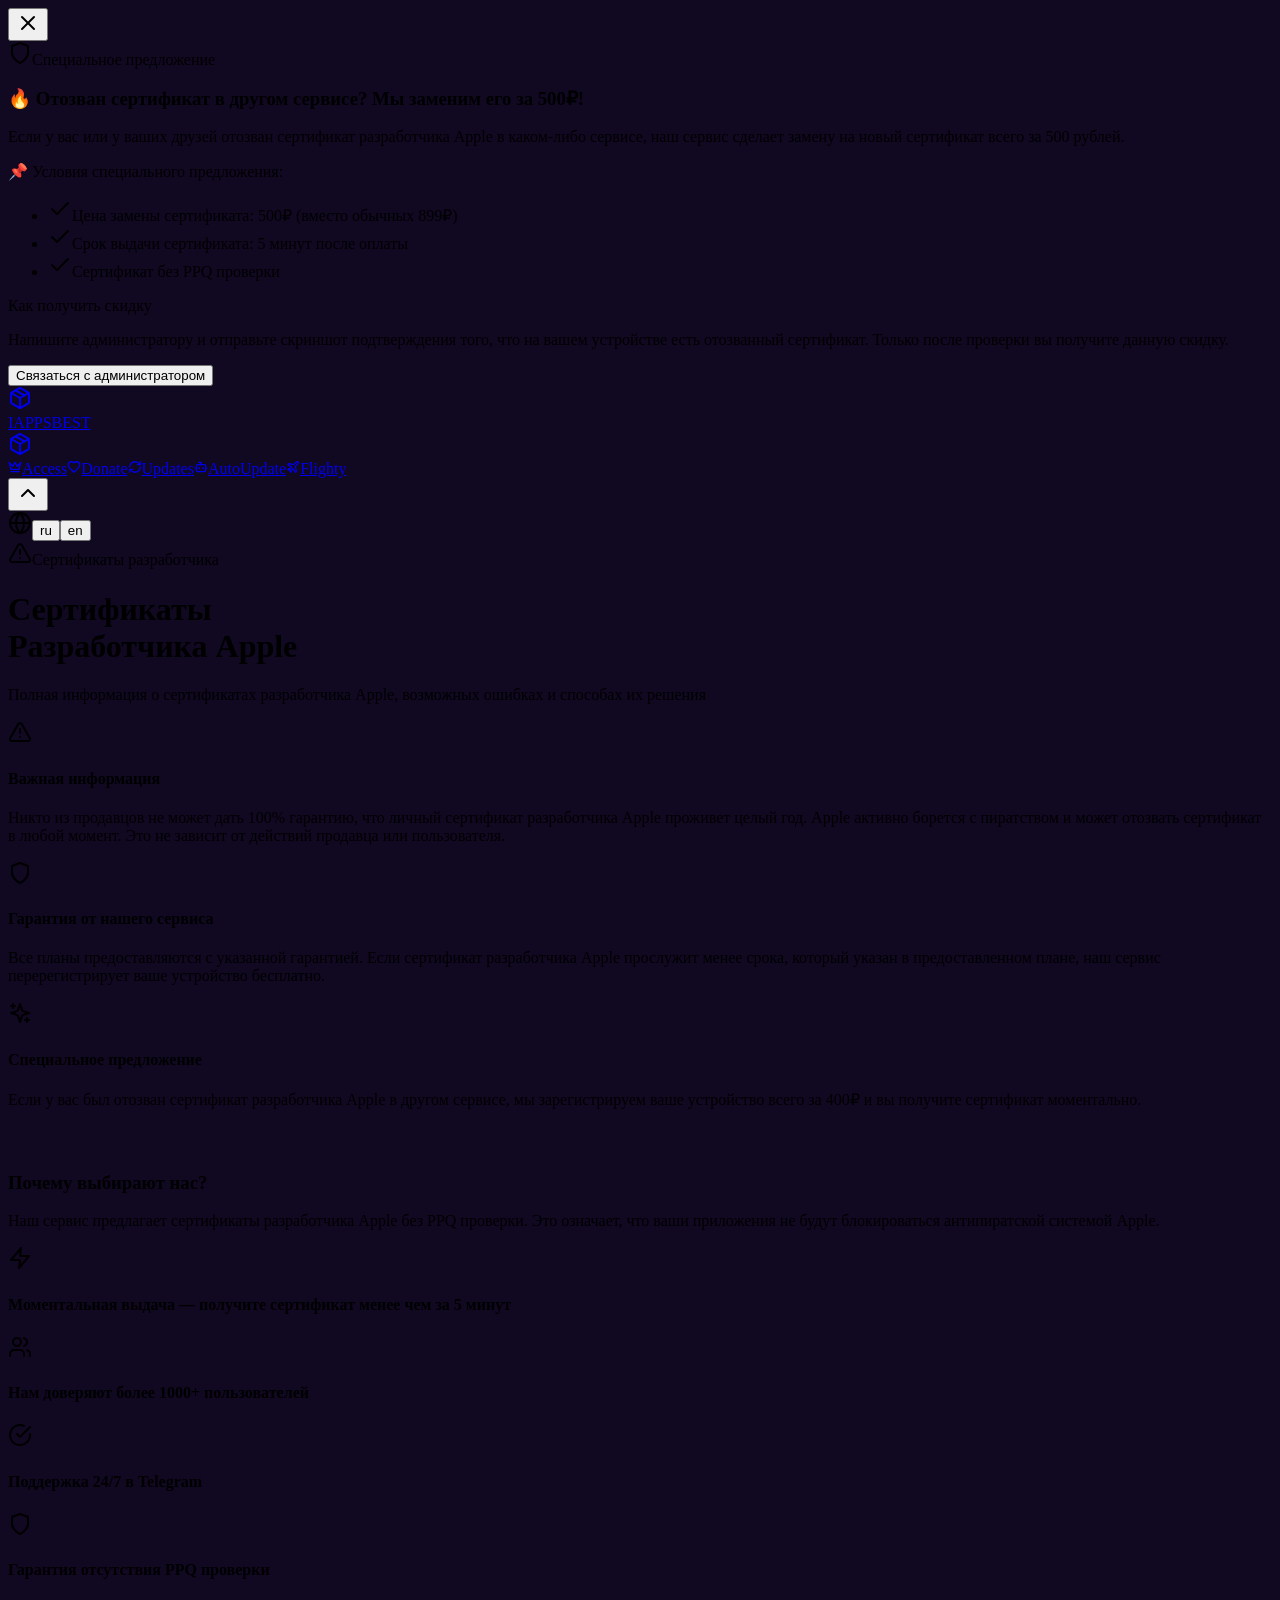
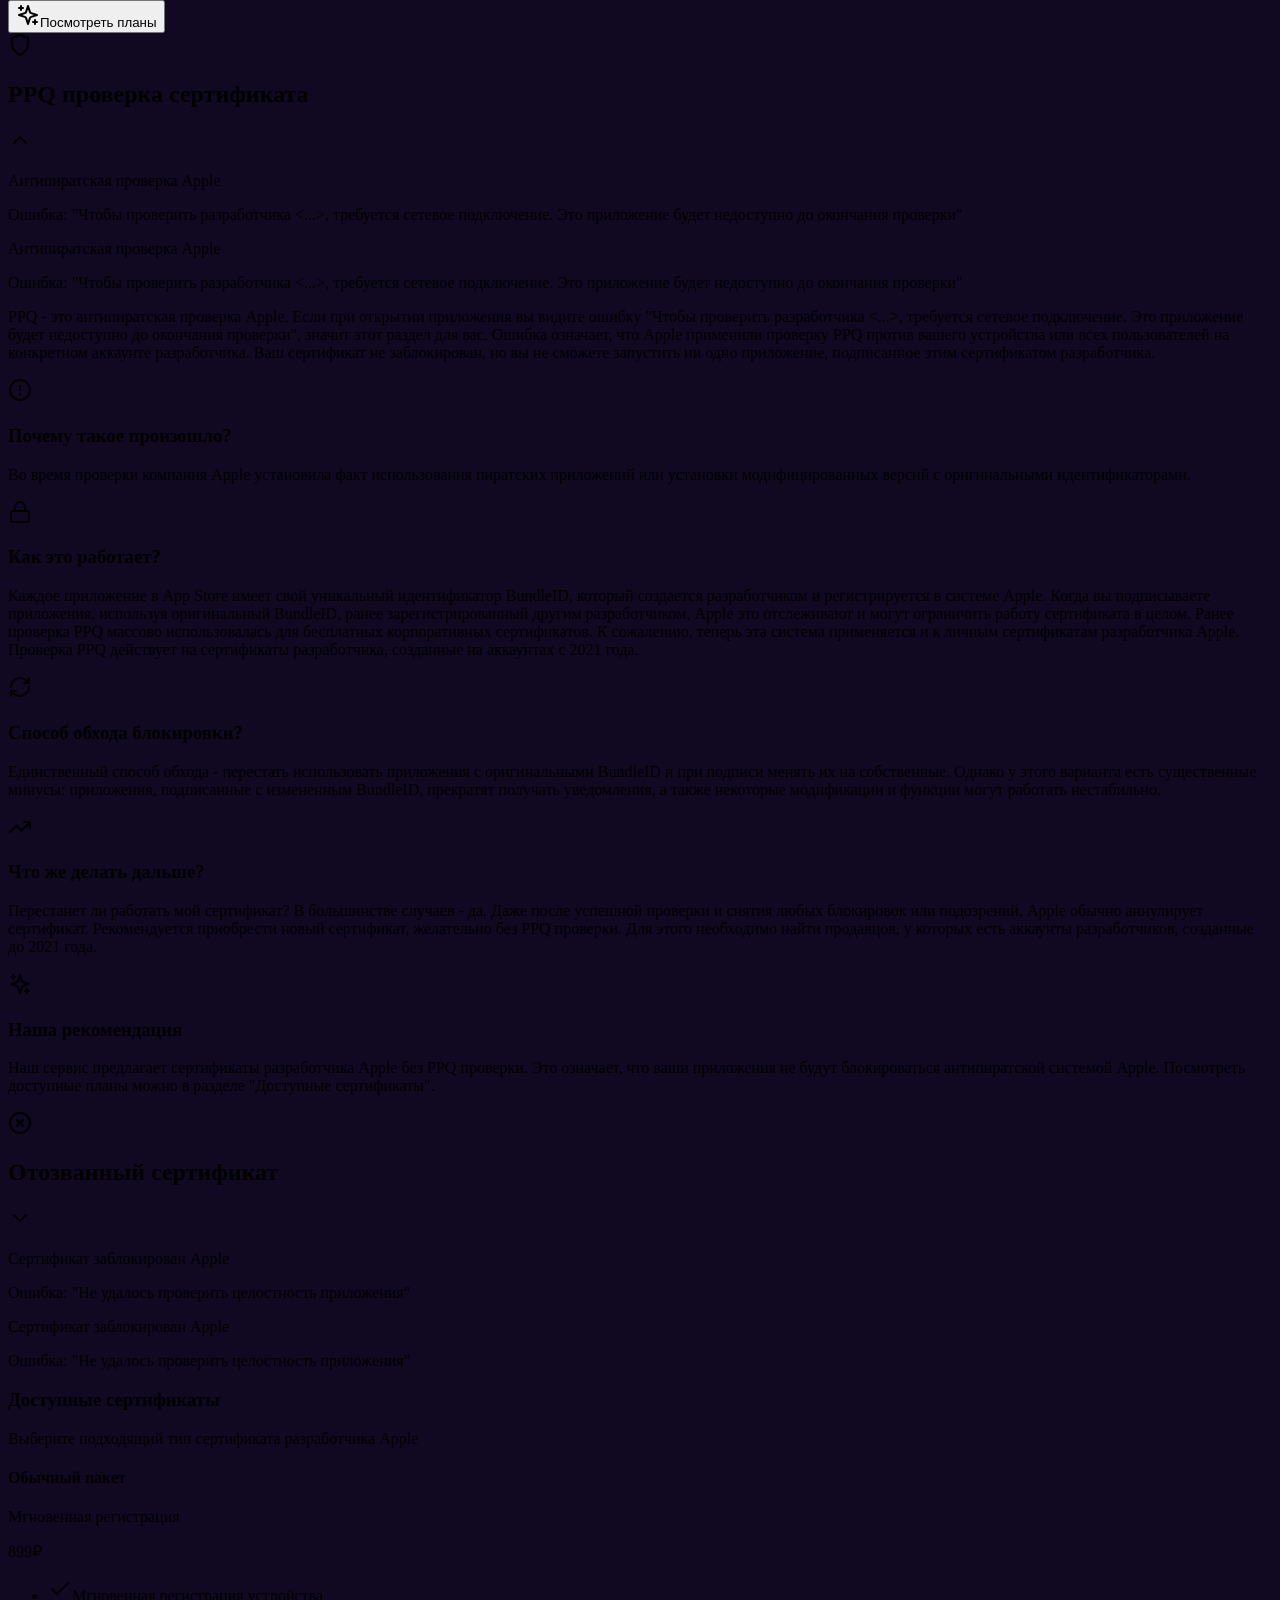
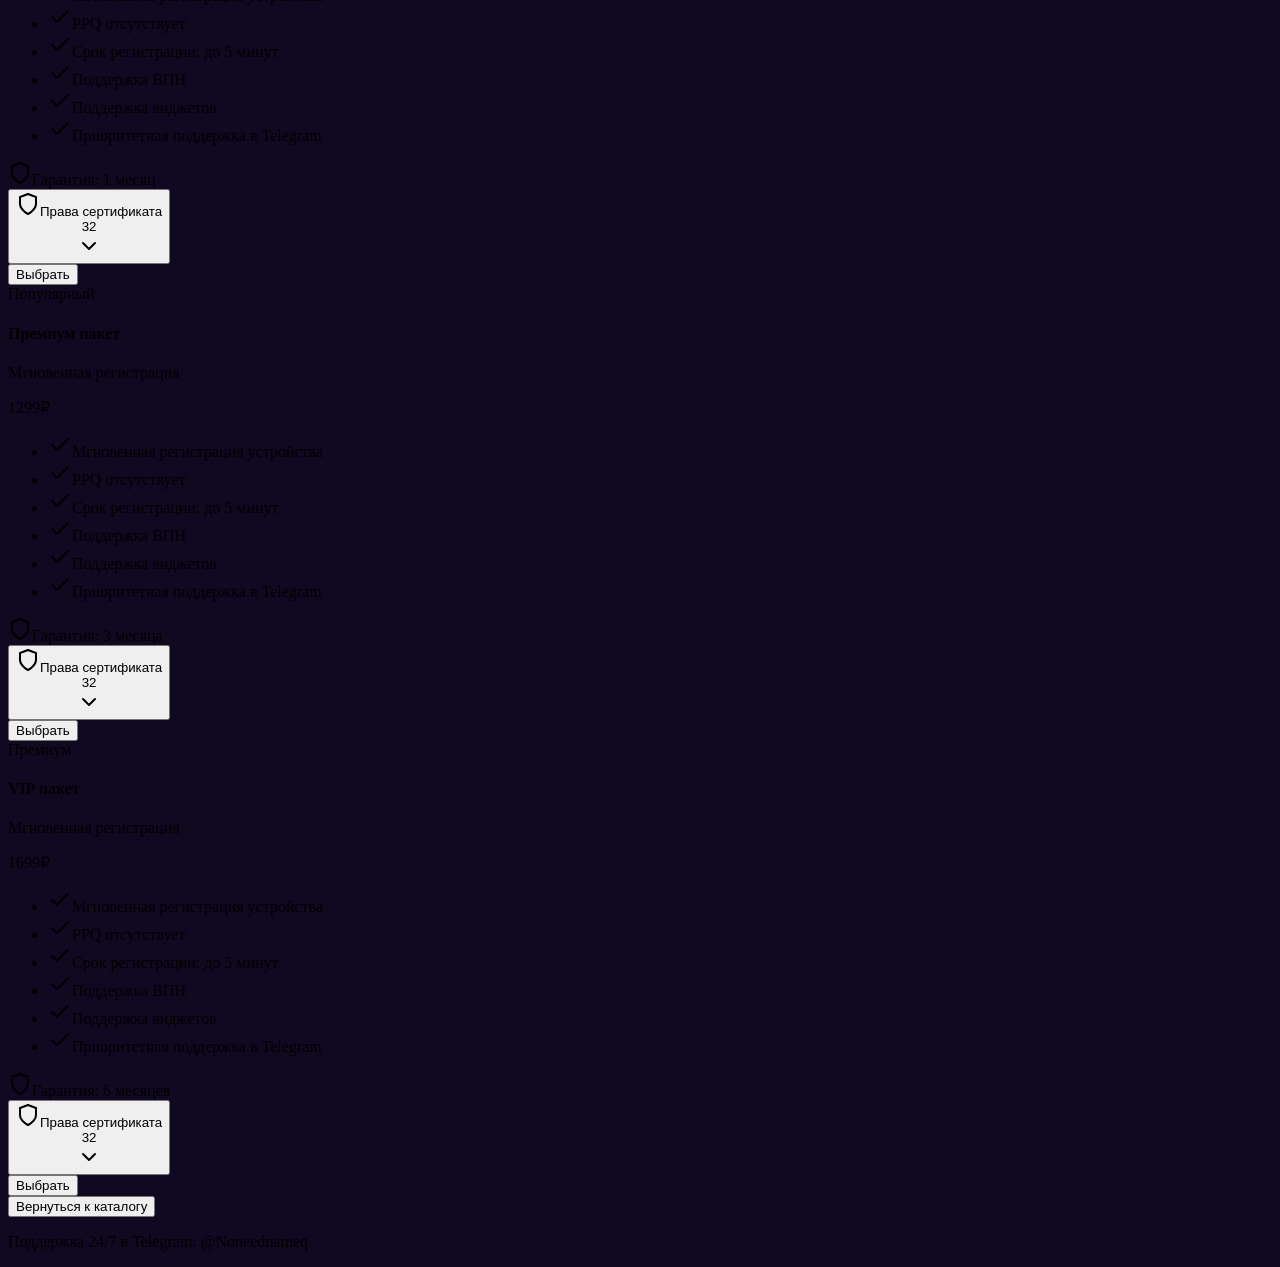
==== commit 54243226: "fix: critical inline CSS for instant purple background" ====
--- a/certificates-error/index.html
+++ b/certificates-error/index.html
@@ -1,5 +1,5 @@
 <!DOCTYPE html>
-<html lang="ru"><head><base href="/iapps-catalog/">
+<html lang="ru" style="background:#110822"><head><base href="/iapps-catalog/"><style>html,body,.flare-theme{background:#110822!important}body{background:#110822!important}</style>
 <meta charset="utf-8">
 <meta name="viewport" content="width=device-width, initial-scale=1, maximum-scale=1, user-scalable=no">
 <link rel="stylesheet" href="_next/static/css/55dfdf822e699a01.css">
@@ -7,4 +7,4 @@
 <title>Сертификаты</title>
 <style>@import url("https://fonts.googleapis.com/css2?family=Orbitron:wght@500;600;700;800&family=Share+Tech+Mono&display=swap");</style>
 </head><body class="__variable_4abf03 __variable_6120ec antialiased" style="background: #08060d;">
-<next-route-announcer style="position: absolute;"></next-route-announcer><div class="flare-theme flare-route relative min-h-screen overflow-x-hidden text-[#dfbaf4]"><div class="pointer-events-none fixed inset-0 z-[3] overflow-hidden"><div class="h-[360px] w-[360px] rounded-full bg-[#9f3bff]/20 blur-[96px]" style="translateY(-360px);"></div></div><div class="pointer-events-none fixed inset-x-0 top-0 z-[120] h-[3px]" aria-hidden="true" style="padding-top: env(safe-area-inset-top);"><div class="h-full w-full bg-[#a942ff]/20"></div><div class="absolute left-0 top-0 h-full w-full bg-gradient-to-r from-[#c16aff] via-[#b04cff] to-[#8e32e0]" style="transform: scaleX(0); transform-origin: 0% 50%;"></div></div><div class="fixed inset-0 z-[80] flex items-center justify-center bg-black/72 p-4" ><div class="relative mx-auto max-h-[86vh] w-full max-w-3xl overflow-y-auto rounded-2xl border border-[#31134a] bg-[#08040d] p-5 shadow-[0_0_0_1px_rgba(163, 56, 255,0.12),0_24px_56px_rgba(0,0,0,0.62)] [scrollbar-width:none] [-ms-overflow-style:none] [&amp;::-webkit-scrollbar]:hidden sm:p-6" ><button aria-label="Закрыть" class="absolute right-3 top-3 rounded-lg border border-[#39155a] bg-[#150b1f]/80 p-1.5 text-[#b17ecd] transition-colors hover:bg-[#1a0b2b] hover:text-[#deabff]"><svg xmlns="http://www.w3.org/2000/svg" width="24" height="24" viewBox="0 0 24 24" fill="none" stroke="currentColor" stroke-width="2" stroke-linecap="round" stroke-linejoin="round" class="lucide lucide-x h-4 w-4"><path d="M18 6 6 18"></path><path d="m6 6 12 12"></path></svg></button><div class="mb-4 inline-flex items-center gap-2 rounded-full border border-[#39155a] bg-[#150b1f]/80 px-3 py-1.5"><svg xmlns="http://www.w3.org/2000/svg" width="24" height="24" viewBox="0 0 24 24" fill="none" stroke="currentColor" stroke-width="2" stroke-linecap="round" stroke-linejoin="round" class="lucide lucide-shield h-3.5 w-3.5 text-[#af44ff]"><path d="M12 22s8-4 8-10V5l-8-3-8 3v7c0 6 8 10 8 10"></path></svg><span class="font-techmono text-[10px] uppercase tracking-[0.16em] text-[#b17dd2]">Специальное предложение</span></div><h3 class="flare-title font-orbitron max-w-2xl break-words pr-8 text-[1rem] leading-[1.15] tracking-[0.08em] text-[#deb9f5] sm:text-[1.4rem] sm:tracking-[0.12em] md:text-[1.6rem] md:tracking-[0.14em] lg:text-[1.8rem]" style="word-break: break-word; overflow-wrap: anywhere; hyphens: auto;">🔥 Отозван сертификат в другом сервисе? Мы заменим его за 500₽!</h3><p class="font-techmono mt-4 max-w-2xl break-words text-[12.5px] leading-relaxed text-[#9d6cbf] sm:text-[15px]" style="word-break: break-word; overflow-wrap: anywhere; hyphens: auto;">Если у вас или у ваших друзей отозван сертификат разработчика Apple в каком-либо сервисе, наш сервис сделает замену на новый сертификат всего за 500 рублей.</p><div class="mt-5 rounded-xl border border-[#291041] bg-black/30 p-4"><p class="font-orbitron mb-3 text-sm uppercase tracking-[0.12em] text-[#dca5ff]">📌 Условия специального предложения:</p><ul class="space-y-2.5"><li class="flex items-start gap-2.5"><svg xmlns="http://www.w3.org/2000/svg" width="24" height="24" viewBox="0 0 24 24" fill="none" stroke="currentColor" stroke-width="2" stroke-linecap="round" stroke-linejoin="round" class="lucide lucide-check mt-0.5 h-3.5 w-3.5 flex-shrink-0 text-[#b252ff]"><path d="M20 6 9 17l-5-5"></path></svg><span class="font-techmono break-words text-[12.5px] leading-relaxed text-[#a574c6] sm:text-[15px]" style="word-break: break-word; overflow-wrap: anywhere; hyphens: auto;">Цена замены сертификата: 500₽ (вместо обычных 899₽)</span></li><li class="flex items-start gap-2.5"><svg xmlns="http://www.w3.org/2000/svg" width="24" height="24" viewBox="0 0 24 24" fill="none" stroke="currentColor" stroke-width="2" stroke-linecap="round" stroke-linejoin="round" class="lucide lucide-check mt-0.5 h-3.5 w-3.5 flex-shrink-0 text-[#b252ff]"><path d="M20 6 9 17l-5-5"></path></svg><span class="font-techmono break-words text-[12.5px] leading-relaxed text-[#a574c6] sm:text-[15px]" style="word-break: break-word; overflow-wrap: anywhere; hyphens: auto;">Срок выдачи сертификата: 5 минут после оплаты</span></li><li class="flex items-start gap-2.5"><svg xmlns="http://www.w3.org/2000/svg" width="24" height="24" viewBox="0 0 24 24" fill="none" stroke="currentColor" stroke-width="2" stroke-linecap="round" stroke-linejoin="round" class="lucide lucide-check mt-0.5 h-3.5 w-3.5 flex-shrink-0 text-[#b252ff]"><path d="M20 6 9 17l-5-5"></path></svg><span class="font-techmono break-words text-[12.5px] leading-relaxed text-[#a574c6] sm:text-[15px]" style="word-break: break-word; overflow-wrap: anywhere; hyphens: auto;">Сертификат без PPQ проверки</span></li></ul></div><div class="mt-5 rounded-xl border border-[#31134a] bg-[#0c0712]/75 p-4"><p class="font-orbitron text-sm uppercase tracking-[0.12em] text-[#dca5ff]">Как получить скидку</p><p class="mt-3 font-techmono break-words text-[12.5px] leading-relaxed text-[#a574c6] sm:text-[15px]" style="word-break: break-word; overflow-wrap: anywhere; hyphens: auto;">Напишите администратору и отправьте скриншот подтверждения того, что на вашем устройстве есть отозванный сертификат. Только после проверки вы получите данную скидку.</p></div><div class="mt-5 flex flex-wrap items-center gap-3"><button class="inline-flex items-center gap-1.5 rounded-lg border border-[#49127a] bg-[#320b5b]/90 px-3 py-1.5 font-techmono text-xs uppercase tracking-[0.12em] text-[#dca5ff] transition-colors hover:bg-[#3b0e6a]">Связаться с администратором</button></div></div></div><div class="relative z-10 flex min-h-screen flex-col pt-20 font-techmono"><div class="fixed left-1/2 top-4 z-50 w-[min(1100px,calc(100%-1rem))] -translate-x-1/2"><div class="relative flex items-center justify-between gap-2 rounded-2xl border border-[#31134a] bg-[#08040d] px-2 py-2.5 shadow-[0_0_0_1px_rgba(163, 56, 255,0.16),0_18px_42px_rgba(0,0,0,0.62)] sm:gap-3 sm:px-3"><a class="hidden items-center gap-3 pr-4 md:flex" href="#home"><div class="flex h-9 w-9 items-center justify-center rounded-lg border border-[#af44ff]/60 bg-[#1a0b2a]"><svg xmlns="http://www.w3.org/2000/svg" width="24" height="24" viewBox="0 0 24 24" fill="none" stroke="currentColor" stroke-width="2" stroke-linecap="round" stroke-linejoin="round" class="lucide lucide-package h-4 w-4 text-[#af44ff]"><path d="m7.5 4.27 9 5.15"></path><path d="M21 8a2 2 0 0 0-1-1.73l-7-4a2 2 0 0 0-2 0l-7 4A2 2 0 0 0 3 8v8a2 2 0 0 0 1 1.73l7 4a2 2 0 0 0 2 0l7-4A2 2 0 0 0 21 16Z"></path><path d="m3.3 7 8.7 5 8.7-5"></path><path d="M12 22V12"></path></svg></div><span class="font-orbitron text-sm tracking-[0.3em] text-[#d6a1f4]">IAPPSBEST</span></a><a class="absolute left-3 top-1/2 z-10 flex -translate-y-1/2 items-center md:hidden" href="#home"><div class="flex h-9 w-9 items-center justify-center rounded-lg border border-[#af44ff]/60 bg-[#1a0b2a]"><svg xmlns="http://www.w3.org/2000/svg" width="24" height="24" viewBox="0 0 24 24" fill="none" stroke="currentColor" stroke-width="2" stroke-linecap="round" stroke-linejoin="round" class="lucide lucide-package h-4 w-4 text-[#af44ff]"><path d="m7.5 4.27 9 5.15"></path><path d="M21 8a2 2 0 0 0-1-1.73l-7-4a2 2 0 0 0-2 0l-7 4A2 2 0 0 0 3 8v8a2 2 0 0 0 1 1.73l7 4a2 2 0 0 0 2 0l7-4A2 2 0 0 0 21 16Z"></path><path d="m3.3 7 8.7 5 8.7-5"></path><path d="M12 22V12"></path></svg></div></a><div class="flex flex-1 items-center justify-center gap-0.5 min-[430px]:gap-1 md:justify-end sm:gap-2 sm:gap-1.5"><a class="relative flex items-center gap-1.5 rounded-lg px-1.5 py-2 text-[10px] uppercase tracking-[0.11em] text-[#8f5bb1] transition-colors duration-200 min-[360px]:px-2 min-[430px]:px-2.5 sm:gap-2 sm:px-4 sm:text-[11px] sm:tracking-[0.15em] hover:text-[#ddacff] sm:px-3" href="/access/"><span class="relative z-10 flex items-center gap-1 sm:gap-2"><span class="relative inline-flex h-3.5 w-3.5 items-center justify-center sm:h-4 sm:w-4"><svg xmlns="http://www.w3.org/2000/svg" width="14" height="14" viewBox="0 0 24 24" fill="none" stroke="currentColor" stroke-width="2.2" stroke-linecap="round" stroke-linejoin="round" class="lucide lucide-crown h-full w-full"><path d="m2 4 3 12h14l3-12-6 7-4-7-4 7-6-7zm3 16h14"></path></svg></span><span class="font-techmono text-[10px] sm:text-[11px] max-[767px]:hidden">Access</span></span></a><a class="relative flex items-center gap-1.5 rounded-lg px-1.5 py-2 text-[10px] uppercase tracking-[0.11em] text-[#8f5bb1] transition-colors duration-200 min-[360px]:px-2 min-[430px]:px-2.5 sm:gap-2 sm:px-4 sm:text-[11px] sm:tracking-[0.15em] hover:text-[#ddacff] sm:px-3" href="/donate/"><span class="relative z-10 flex items-center gap-1 sm:gap-2"><span class="relative inline-flex h-3.5 w-3.5 items-center justify-center sm:h-4 sm:w-4"><svg xmlns="http://www.w3.org/2000/svg" width="14" height="14" viewBox="0 0 24 24" fill="none" stroke="currentColor" stroke-width="2.2" stroke-linecap="round" stroke-linejoin="round" class="lucide lucide-heart h-full w-full"><path d="M19 14c1.49-1.46 3-3.21 3-5.5A5.5 5.5 0 0 0 16.5 3c-1.76 0-3 .5-4.5 2-1.5-1.5-2.74-2-4.5-2A5.5 5.5 0 0 0 2 8.5c0 2.3 1.5 4.05 3 5.5l7 7Z"></path></svg></span><span class="font-techmono text-[10px] sm:text-[11px] max-[767px]:hidden">Donate</span></span></a><a class="relative flex items-center gap-1.5 rounded-lg px-1.5 py-2 text-[10px] uppercase tracking-[0.11em] text-[#8f5bb1] transition-colors duration-200 min-[360px]:px-2 min-[430px]:px-2.5 sm:gap-2 sm:px-4 sm:text-[11px] sm:tracking-[0.15em] hover:text-[#ddacff] sm:px-3" href="/updates/"><span class="relative z-10 flex items-center gap-1 sm:gap-2"><span class="relative inline-flex h-3.5 w-3.5 items-center justify-center sm:h-4 sm:w-4"><svg xmlns="http://www.w3.org/2000/svg" width="14" height="14" viewBox="0 0 24 24" fill="none" stroke="currentColor" stroke-width="2.2" stroke-linecap="round" stroke-linejoin="round" class="lucide lucide-refresh-cw h-full w-full"><path d="M3 12a9 9 0 0 1 9-9 9.75 9.75 0 0 1 6.74 2.74L21 8"></path><path d="M21 3v5h-5"></path><path d="M21 12a9 9 0 0 1-9 9 9.75 9.75 0 0 1-6.74-2.74L3 16"></path><path d="M8 16H3v5"></path></svg></span><span class="font-techmono text-[10px] sm:text-[11px] max-[767px]:hidden">Updates</span></span></a><a class="relative flex items-center gap-1.5 rounded-lg px-1.5 py-2 text-[10px] uppercase tracking-[0.11em] text-[#8f5bb1] transition-colors duration-200 min-[360px]:px-2 min-[430px]:px-2.5 sm:gap-2 sm:px-4 sm:text-[11px] sm:tracking-[0.15em] hover:text-[#ddacff] sm:px-3" href="/autoupdate/"><span class="relative z-10 flex items-center gap-1 sm:gap-2"><span class="relative inline-flex h-3.5 w-3.5 items-center justify-center sm:h-4 sm:w-4"><svg xmlns="http://www.w3.org/2000/svg" width="14" height="14" viewBox="0 0 24 24" fill="none" stroke="currentColor" stroke-width="2.2" stroke-linecap="round" stroke-linejoin="round" class="lucide lucide-bot h-full w-full"><path d="M12 8V4H8"></path><rect width="16" height="12" x="4" y="8" rx="2"></rect><path d="M2 14h2"></path><path d="M20 14h2"></path><path d="M15 13v2"></path><path d="M9 13v2"></path></svg></span><span class="font-techmono text-[10px] sm:text-[11px] max-[767px]:hidden">AutoUpdate</span></span></a><a class="relative flex items-center gap-1.5 rounded-lg px-1.5 py-2 text-[10px] uppercase tracking-[0.11em] text-[#8f5bb1] transition-colors duration-200 min-[360px]:px-2 min-[430px]:px-2.5 sm:gap-2 sm:px-4 sm:text-[11px] sm:tracking-[0.15em] hover:text-[#ddacff] sm:px-3" href="/flighty/"><span class="relative z-10 flex items-center gap-1 sm:gap-2"><span class="relative inline-flex h-3.5 w-3.5 items-center justify-center sm:h-4 sm:w-4"><svg xmlns="http://www.w3.org/2000/svg" width="14" height="14" viewBox="0 0 24 24" fill="none" stroke="currentColor" stroke-width="2.2" stroke-linecap="round" stroke-linejoin="round" class="lucide lucide-plane h-full w-full"><path d="M17.8 19.2 16 11l3.5-3.5C21 6 21.5 4 21 3c-1-.5-3 0-4.5 1.5L13 8 4.8 6.2c-.5-.1-.9.1-1.1.5l-.3.5c-.2.5-.1 1 .3 1.3L9 12l-2 3H4l-1 1 3 2 2 3 1-1v-3l3-2 3.5 5.3c.3.4.8.5 1.3.3l.5-.2c.4-.3.6-.7.5-1.2z"></path></svg></span><span class="font-techmono text-[10px] sm:text-[11px] max-[767px]:hidden">Flighty</span></span></a></div></div></div><button class="fixed bottom-24 left-6 z-50 flex h-12 w-12 items-center justify-center rounded-full border border-[#39155a] bg-[#08040d] text-[#cf83ff] shadow-[0_12px_28px_rgba(0,0,0,0.36)] transition-[opacity,transform,background-color] duration-200 hover:bg-[#190a2a] pointer-events-none translate-y-2 opacity-0"><svg xmlns="http://www.w3.org/2000/svg" width="24" height="24" viewBox="0 0 24 24" fill="none" stroke="currentColor" stroke-width="2" stroke-linecap="round" stroke-linejoin="round" class="lucide lucide-chevron-up h-6 w-6"><path d="m18 15-6-6-6 6"></path></svg></button><div class="fixed bottom-6 left-6 z-50 flex items-center rounded-xl border border-[#2b163f]/90 bg-[#08040d] p-1 shadow-[0_0_0_1px_rgba(163, 56, 255,0.1),0_10px_24px_rgba(0,0,0,0.45)]"><svg xmlns="http://www.w3.org/2000/svg" width="24" height="24" viewBox="0 0 24 24" fill="none" stroke="currentColor" stroke-width="2" stroke-linecap="round" stroke-linejoin="round" class="lucide lucide-globe mx-1 hidden h-3.5 w-3.5 text-[#75538f] min-[430px]:block"><circle cx="12" cy="12" r="10"></circle><path d="M12 2a14.5 14.5 0 0 0 0 20 14.5 14.5 0 0 0 0-20"></path><path d="M2 12h20"></path></svg><button class="rounded-md px-2 py-1 font-techmono text-[9px] uppercase tracking-[0.1em] transition-colors duration-150 border border-[#43186b] bg-[#1a0b2a]/90 text-[#dfacff]" aria-label="Switch language to RU" aria-pressed="true">ru</button><button class="rounded-md px-2 py-1 font-techmono text-[9px] uppercase tracking-[0.1em] transition-colors duration-150 border border-transparent text-[#774c95] hover:text-[#b987d8]" aria-label="Switch language to EN" aria-pressed="false">en</button></div><div class="flex-1 px-4 py-12 sm:px-6"><div class="mx-auto max-w-5xl"><div class="text-center mb-12" ><div class="mb-8 inline-flex items-center gap-3 rounded-full border border-[#361752] bg-black/40 px-4 py-2 backdrop-blur-sm"><svg xmlns="http://www.w3.org/2000/svg" width="24" height="24" viewBox="0 0 24 24" fill="none" stroke="currentColor" stroke-width="2" stroke-linecap="round" stroke-linejoin="round" class="lucide lucide-alert-triangle h-4 w-4 text-[#b252ff]"><path d="m21.73 18-8-14a2 2 0 0 0-3.48 0l-8 14A2 2 0 0 0 4 21h16a2 2 0 0 0 1.73-3Z"></path><path d="M12 9v4"></path><path d="M12 17h.01"></path></svg><span class="font-techmono text-xs uppercase tracking-[0.24em] text-[#9962be]">Сертификаты разработчика</span></div><h1 class="flare-title mb-6 break-words font-orbitron text-[1.35rem] leading-[1.1] tracking-[0.08em] text-[#e4bff8] sm:text-[2.2rem] sm:tracking-[0.16em] md:text-[2.8rem] md:tracking-[0.2em] lg:text-[3.2rem]" style="word-break: break-word; overflow-wrap: anywhere; hyphens: auto;">Сертификаты<br><span class="text-[#b252ff]">Разработчика Apple</span></h1><p class="mx-auto mb-8 max-w-3xl break-words font-techmono text-[12.5px] leading-relaxed text-[#a673c8] sm:text-[15px]" style="word-break: break-word; overflow-wrap: anywhere; hyphens: auto;">Полная информация о сертификатах разработчика Apple, возможных ошибках и способах их решения</p></div><div class="mb-8" ><div class="rounded-2xl border border-[#6e1b7a] bg-[#500e5d]/20  p-4 backdrop-blur-xl sm:p-6"><div class="flex items-start gap-3"><svg xmlns="http://www.w3.org/2000/svg" width="24" height="24" viewBox="0 0 24 24" fill="none" stroke="currentColor" stroke-width="2" stroke-linecap="round" stroke-linejoin="round" class="lucide lucide-alert-triangle mt-0.5 h-6 w-6 flex-shrink-0 text-[#c475ff]"><path d="m21.73 18-8-14a2 2 0 0 0-3.48 0l-8 14A2 2 0 0 0 4 21h16a2 2 0 0 0 1.73-3Z"></path><path d="M12 9v4"></path><path d="M12 17h.01"></path></svg><div><h4 class="mb-2 break-words font-orbitron text-base tracking-[0.08em] text-[#f2aeff] sm:text-lg sm:tracking-[0.1em]">Важная информация</h4><p class="break-words text-[12.5px] leading-relaxed text-[#d09be8] sm:text-[15px]" style="word-break: break-word; overflow-wrap: anywhere; hyphens: auto;">Никто из продавцов не может дать 100% гарантию, что личный сертификат разработчика Apple проживет целый год. Apple активно борется с пиратством и может отозвать сертификат в любой момент. Это не зависит от действий продавца или пользователя.</p></div></div></div></div><div class="mb-8" ><div class="rounded-2xl border border-[#3d7e53] bg-[#1f4d31]/30  p-4 backdrop-blur-xl sm:p-6"><div class="flex items-start gap-3"><svg xmlns="http://www.w3.org/2000/svg" width="24" height="24" viewBox="0 0 24 24" fill="none" stroke="currentColor" stroke-width="2" stroke-linecap="round" stroke-linejoin="round" class="lucide lucide-shield mt-0.5 h-6 w-6 flex-shrink-0 text-[#4de1b0]"><path d="M12 22s8-4 8-10V5l-8-3-8 3v7c0 6 8 10 8 10"></path></svg><div><h4 class="mb-2 break-words font-orbitron text-base tracking-[0.08em] text-[#d6ffe8] sm:text-lg sm:tracking-[0.1em]">Гарантия от нашего сервиса</h4><p class="break-words text-[12.5px] leading-relaxed text-[#b1f0c8] sm:text-[15px]" style="word-break: break-word; overflow-wrap: anywhere; hyphens: auto;">Все планы предоставляются с указанной гарантией. Если сертификат разработчика Apple прослужит менее срока, который указан в предоставленном плане, наш сервис перерегистрирует ваше устройство бесплатно.</p></div></div></div></div><div class="mb-8" ><div class="rounded-2xl border border-[#31134a] bg-black/35  p-4 backdrop-blur-xl sm:p-6"><div class="flex items-start gap-3"><svg xmlns="http://www.w3.org/2000/svg" width="24" height="24" viewBox="0 0 24 24" fill="none" stroke="currentColor" stroke-width="2" stroke-linecap="round" stroke-linejoin="round" class="lucide lucide-sparkles mt-0.5 h-6 w-6 flex-shrink-0 text-[#b252ff]"><path d="m12 3-1.912 5.813a2 2 0 0 1-1.275 1.275L3 12l5.813 1.912a2 2 0 0 1 1.275 1.275L12 21l1.912-5.813a2 2 0 0 1 1.275-1.275L21 12l-5.813-1.912a2 2 0 0 1-1.275-1.275L12 3Z"></path><path d="M5 3v4"></path><path d="M19 17v4"></path><path d="M3 5h4"></path><path d="M17 19h4"></path></svg><div><h4 class="mb-2 break-words font-orbitron text-base tracking-[0.08em] text-[#dfbaf4] sm:text-lg sm:tracking-[0.1em]">Специальное предложение</h4><p class="break-words text-[12.5px] leading-relaxed text-[#af7bd0] sm:text-[15px]" style="word-break: break-word; overflow-wrap: anywhere; hyphens: auto;">Если у вас был отозван сертификат разработчика Apple в другом сервисе, мы зарегистрируем ваше устройство всего за 400₽ и вы получите сертификат моментально.</p></div></div></div></div><div class="mb-12" ><div class="rounded-3xl border border-[#31134a] bg-black/35 p-4 backdrop-blur-xl sm:p-6 md:p-8"><div class="mb-8 text-center"><div class="mb-4 inline-flex h-16 w-16 items-center justify-center rounded-2xl bg-[#320b5b] shadow-lg" style="transform: scale(0);"><svg xmlns="http://www.w3.org/2000/svg" width="24" height="24" viewBox="0 0 24 24" fill="none" stroke="currentColor" stroke-width="2" stroke-linecap="round" stroke-linejoin="round" class="lucide lucide-shield h-8 w-8 text-[#b478d9]"><path d="M12 22s8-4 8-10V5l-8-3-8 3v7c0 6 8 10 8 10"></path></svg></div><h3 class="mb-3 break-words font-orbitron text-[1rem] font-bold tracking-[0.08em] text-[#dfbaf4] sm:text-[1.4rem] sm:tracking-[0.12em] md:text-[1.6rem] md:tracking-[0.14em] lg:text-[1.8rem]">Почему выбирают нас?</h3><p class="mx-auto max-w-2xl break-words text-[12.5px] leading-relaxed text-[#b582d3] sm:text-[15px]" style="word-break: break-word; overflow-wrap: anywhere; hyphens: auto;">Наш сервис предлагает сертификаты разработчика Apple без PPQ проверки. Это означает, что ваши приложения не будут блокироваться антипиратской системой Apple.</p></div><div class="mb-8 grid grid-cols-1 gap-4 lg:grid-cols-2"><div class="group rounded-2xl border border-[#28123c] bg-black/35 p-4 transition-all duration-300 hover:-translate-y-0.5 hover:scale-[1.02] hover:border-[#53227a] sm:p-5"><div class="flex items-center gap-3 sm:gap-4"><div class="flex h-10 w-10 min-w-[40px] flex-shrink-0 items-center justify-center rounded-xl bg-[#320b5b] shadow-md transition-colors group-hover:bg-[#3b0e66] sm:h-12 sm:w-12 sm:min-w-[48px]"><svg xmlns="http://www.w3.org/2000/svg" width="24" height="24" viewBox="0 0 24 24" fill="none" stroke="currentColor" stroke-width="2" stroke-linecap="round" stroke-linejoin="round" class="lucide lucide-zap h-5 w-5 text-[#b478d9] sm:h-6 sm:w-6"><polygon points="13 2 3 14 12 14 11 22 21 10 12 10 13 2"></polygon></svg></div><h4 class="min-w-0 break-words text-sm font-semibold text-[#dfbaf4] sm:text-base" style="word-break: break-word; overflow-wrap: anywhere; hyphens: auto;">Моментальная выдача — получите сертификат менее чем за 5 минут</h4></div></div><div class="group rounded-2xl border border-[#28123c] bg-black/35 p-4 transition-all duration-300 hover:-translate-y-0.5 hover:scale-[1.02] hover:border-[#53227a] sm:p-5"><div class="flex items-center gap-3 sm:gap-4"><div class="flex h-10 w-10 min-w-[40px] flex-shrink-0 items-center justify-center rounded-xl bg-[#320b5b] shadow-md transition-colors group-hover:bg-[#3b0e66] sm:h-12 sm:w-12 sm:min-w-[48px]"><svg xmlns="http://www.w3.org/2000/svg" width="24" height="24" viewBox="0 0 24 24" fill="none" stroke="currentColor" stroke-width="2" stroke-linecap="round" stroke-linejoin="round" class="lucide lucide-users h-5 w-5 text-[#b478d9] sm:h-6 sm:w-6"><path d="M16 21v-2a4 4 0 0 0-4-4H6a4 4 0 0 0-4 4v2"></path><circle cx="9" cy="7" r="4"></circle><path d="M22 21v-2a4 4 0 0 0-3-3.87"></path><path d="M16 3.13a4 4 0 0 1 0 7.75"></path></svg></div><h4 class="min-w-0 break-words text-sm font-semibold text-[#dfbaf4] sm:text-base" style="word-break: break-word; overflow-wrap: anywhere; hyphens: auto;">Нам доверяют более 1000+ пользователей</h4></div></div><div class="group rounded-2xl border border-[#28123c] bg-black/35 p-4 transition-all duration-300 hover:-translate-y-0.5 hover:scale-[1.02] hover:border-[#53227a] sm:p-5"><div class="flex items-center gap-3 sm:gap-4"><div class="flex h-10 w-10 min-w-[40px] flex-shrink-0 items-center justify-center rounded-xl bg-[#320b5b] shadow-md transition-colors group-hover:bg-[#3b0e66] sm:h-12 sm:w-12 sm:min-w-[48px]"><svg xmlns="http://www.w3.org/2000/svg" width="24" height="24" viewBox="0 0 24 24" fill="none" stroke="currentColor" stroke-width="2" stroke-linecap="round" stroke-linejoin="round" class="lucide lucide-check-circle h-5 w-5 text-[#b478d9] sm:h-6 sm:w-6"><path d="M22 11.08V12a10 10 0 1 1-5.93-9.14"></path><path d="m9 11 3 3L22 4"></path></svg></div><h4 class="min-w-0 break-words text-sm font-semibold text-[#dfbaf4] sm:text-base" style="word-break: break-word; overflow-wrap: anywhere; hyphens: auto;">Поддержка 24/7 в Telegram</h4></div></div><div class="group rounded-2xl border border-[#28123c] bg-black/35 p-4 transition-all duration-300 hover:-translate-y-0.5 hover:scale-[1.02] hover:border-[#53227a] sm:p-5"><div class="flex items-center gap-3 sm:gap-4"><div class="flex h-10 w-10 min-w-[40px] flex-shrink-0 items-center justify-center rounded-xl bg-[#320b5b] shadow-md transition-colors group-hover:bg-[#3b0e66] sm:h-12 sm:w-12 sm:min-w-[48px]"><svg xmlns="http://www.w3.org/2000/svg" width="24" height="24" viewBox="0 0 24 24" fill="none" stroke="currentColor" stroke-width="2" stroke-linecap="round" stroke-linejoin="round" class="lucide lucide-shield h-5 w-5 text-[#b478d9] sm:h-6 sm:w-6"><path d="M12 22s8-4 8-10V5l-8-3-8 3v7c0 6 8 10 8 10"></path></svg></div><h4 class="min-w-0 break-words text-sm font-semibold text-[#dfbaf4] sm:text-base" style="word-break: break-word; overflow-wrap: anywhere; hyphens: auto;">Гарантия отсутствия PPQ проверки</h4></div></div></div><div class="text-center"><button class="inline-flex items-center justify-center rounded-md font-medium focus-visible:outline-none focus-visible:ring-2 focus-visible:ring-ring focus-visible:ring-offset-2 disabled:opacity-50 disabled:pointer-events-none ring-offset-background h-10 border border-[#53227a] bg-[#320b5b] px-8 py-6 text-lg text-[#dfbaf4] shadow-md transition-all duration-300 hover:scale-105 hover:bg-[#3b0e66] active:scale-95"><svg xmlns="http://www.w3.org/2000/svg" width="24" height="24" viewBox="0 0 24 24" fill="none" stroke="currentColor" stroke-width="2" stroke-linecap="round" stroke-linejoin="round" class="lucide lucide-sparkles h-5 w-5 mr-2"><path d="m12 3-1.912 5.813a2 2 0 0 1-1.275 1.275L3 12l5.813 1.912a2 2 0 0 1 1.275 1.275L12 21l1.912-5.813a2 2 0 0 1 1.275-1.275L21 12l-5.813-1.912a2 2 0 0 1-1.275-1.275L12 3Z"></path><path d="M5 3v4"></path><path d="M19 17v4"></path><path d="M3 5h4"></path><path d="M17 19h4"></path></svg>Посмотреть планы</button></div></div></div><div class="mb-12 space-y-6"><div id="section-ppq"><div class="rounded-2xl border border-[#31134a] bg-black/35 p-4 backdrop-blur-xl transition-all duration-300 sm:p-6"><div class="mb-4 flex cursor-pointer items-start gap-3 transition-opacity hover:opacity-80 sm:gap-4"><div class="flex h-12 w-12 flex-shrink-0 items-center justify-center rounded-xl bg-[#320b5b] sm:h-16 sm:w-16  shadow-lg"><svg xmlns="http://www.w3.org/2000/svg" width="24" height="24" viewBox="0 0 24 24" fill="none" stroke="currentColor" stroke-width="2" stroke-linecap="round" stroke-linejoin="round" class="lucide lucide-shield h-6 w-6 text-[#9751c5] sm:h-8 sm:w-8"><path d="M12 22s8-4 8-10V5l-8-3-8 3v7c0 6 8 10 8 10"></path></svg></div><div class="min-w-0 flex-1"><div class="mb-2 flex items-center justify-between gap-3"><h2 class="min-w-0 break-words font-orbitron text-[1.05rem] font-bold leading-tight tracking-[0.06em] text-[#dfbaf4] sm:text-[1.35rem] sm:tracking-[0.1em] md:text-[1.6rem] md:tracking-[0.12em] lg:text-[1.85rem]" style="word-break: break-word; overflow-wrap: anywhere; hyphens: auto;">PPQ проверка сертификата</h2><div class="flex-shrink-0"><svg xmlns="http://www.w3.org/2000/svg" width="24" height="24" viewBox="0 0 24 24" fill="none" stroke="currentColor" stroke-width="2" stroke-linecap="round" stroke-linejoin="round" class="lucide lucide-chevron-up h-5 w-5 text-[#824da6] sm:h-6 sm:w-6"><path d="m18 15-6-6-6 6"></path></svg></div></div><div class="hidden sm:block"><p class="mb-3 break-words text-[#824da6]" style="word-break: break-word; overflow-wrap: anywhere; hyphens: auto;">Антипиратская проверка Apple</p><div class="inline-block rounded-lg border border-red-500/30 bg-red-500/20 px-4 py-2"><p class="text-sm font-medium text-red-200">Ошибка: "Чтобы проверить разработчика &lt;...&gt;, требуется сетевое подключение. Это приложение будет недоступно до окончания проверки"</p></div></div></div></div><div class="mb-4 space-y-3 sm:hidden"><p class="break-words text-[12.5px] text-[#824da6] sm:text-sm" style="word-break: break-word; overflow-wrap: anywhere; hyphens: auto;">Антипиратская проверка Apple</p><div class="inline-block rounded-lg border border-red-500/30 bg-red-500/20 px-4 py-2"><p class="break-words text-xs font-medium text-red-200">Ошибка: "Чтобы проверить разработчика &lt;...&gt;, требуется сетевое подключение. Это приложение будет недоступно до окончания проверки"</p></div></div><div class="space-y-6 border-t border-[#28123c] pt-6" style="opacity: 1; max-height: 5000px; overflow: visible;"><div><p class="break-words text-[12.5px] leading-relaxed text-[#b582d3] sm:text-sm" style="word-break: break-word; overflow-wrap: anywhere; hyphens: auto;">PPQ - это антипиратская проверка Apple. Если при открытии приложения вы видите ошибку "Чтобы проверить разработчика &lt;...&gt;, требуется сетевое подключение. Это приложение будет недоступно до окончания проверки", значит этот раздел для вас. Ошибка означает, что Apple применили проверку PPQ против вашего устройства или всех пользователей на конкретном аккаунте разработчика. Ваш сертификат не заблокирован, но вы не сможете запустить ни одно приложение, подписанное этим сертификатом разработчика.</p></div><div class="rounded-xl border border-[#471e6f] bg-black/30 p-4 sm:p-5"><div class="mb-4 flex items-center gap-2"><svg xmlns="http://www.w3.org/2000/svg" width="24" height="24" viewBox="0 0 24 24" fill="none" stroke="currentColor" stroke-width="2" stroke-linecap="round" stroke-linejoin="round" class="lucide lucide-alert-circle h-5 w-5 text-[#9751c5]"><circle cx="12" cy="12" r="10"></circle><line x1="12" x2="12" y1="8" y2="12"></line><line x1="12" x2="12.01" y1="16" y2="16"></line></svg><h3 class="break-words font-orbitron text-[0.95rem] font-semibold tracking-[0.06em] text-[#dfbaf4] sm:text-[1.05rem] sm:tracking-[0.08em] md:text-[1.15rem] md:tracking-[0.1em] lg:text-[1.25rem]" style="word-break: break-word; overflow-wrap: anywhere; hyphens: auto;">Почему такое произошло?</h3></div><div class="space-y-3"><p class="break-words text-[12.5px] leading-relaxed text-[#b582d3] sm:text-sm" style="word-break: break-word; overflow-wrap: anywhere; hyphens: auto;">Во время проверки компания Apple установила факт использования пиратских приложений или установки модифицированных версий с оригинальными идентификаторами.</p></div></div><div class="rounded-xl border border-[#471e6f] bg-black/30 p-4 sm:p-5"><div class="mb-4 flex items-center gap-2"><svg xmlns="http://www.w3.org/2000/svg" width="24" height="24" viewBox="0 0 24 24" fill="none" stroke="currentColor" stroke-width="2" stroke-linecap="round" stroke-linejoin="round" class="lucide lucide-lock h-5 w-5 text-[#9751c5]"><rect width="18" height="11" x="3" y="11" rx="2" ry="2"></rect><path d="M7 11V7a5 5 0 0 1 10 0v4"></path></svg><h3 class="break-words font-orbitron text-[0.95rem] font-semibold tracking-[0.06em] text-[#dfbaf4] sm:text-[1.05rem] sm:tracking-[0.08em] md:text-[1.15rem] md:tracking-[0.1em] lg:text-[1.25rem]" style="word-break: break-word; overflow-wrap: anywhere; hyphens: auto;">Как это работает?</h3></div><div class="space-y-3"><p class="break-words text-[12.5px] leading-relaxed text-[#b582d3] sm:text-sm" style="word-break: break-word; overflow-wrap: anywhere; hyphens: auto;">Каждое приложение в App Store имеет свой уникальный идентификатор BundleID, который создается разработчиком и регистрируется в системе Apple. Когда вы подписываете приложения, используя оригинальный BundleID, ранее зарегистрированный другим разработчиком, Apple это отслеживают и могут ограничить работу сертификата в целом. Ранее проверка PPQ массово использовалась для бесплатных корпоративных сертификатов. К сожалению, теперь эта система применяется и к личным сертификатам разработчика Apple. Проверка PPQ действует на сертификаты разработчика, созданные на аккаунтах с 2021 года.</p></div></div><div class="rounded-xl border border-[#471e6f] bg-black/30 p-4 sm:p-5"><div class="mb-4 flex items-center gap-2"><svg xmlns="http://www.w3.org/2000/svg" width="24" height="24" viewBox="0 0 24 24" fill="none" stroke="currentColor" stroke-width="2" stroke-linecap="round" stroke-linejoin="round" class="lucide lucide-refresh-cw h-5 w-5 text-[#9751c5]"><path d="M3 12a9 9 0 0 1 9-9 9.75 9.75 0 0 1 6.74 2.74L21 8"></path><path d="M21 3v5h-5"></path><path d="M21 12a9 9 0 0 1-9 9 9.75 9.75 0 0 1-6.74-2.74L3 16"></path><path d="M8 16H3v5"></path></svg><h3 class="break-words font-orbitron text-[0.95rem] font-semibold tracking-[0.06em] text-[#dfbaf4] sm:text-[1.05rem] sm:tracking-[0.08em] md:text-[1.15rem] md:tracking-[0.1em] lg:text-[1.25rem]" style="word-break: break-word; overflow-wrap: anywhere; hyphens: auto;">Способ обхода блокировки?</h3></div><div class="space-y-3"><p class="break-words text-[12.5px] leading-relaxed text-[#b582d3] sm:text-sm" style="word-break: break-word; overflow-wrap: anywhere; hyphens: auto;">Единственный способ обхода - перестать использовать приложения с оригинальными BundleID и при подписи менять их на собственные. Однако у этого варианта есть существенные минусы: приложения, подписанные с измененным BundleID, прекратят получать уведомления, а также некоторые модификации и функции могут работать нестабильно.</p></div></div><div class="rounded-xl border border-[#471e6f] bg-black/30 p-4 sm:p-5"><div class="mb-4 flex items-center gap-2"><svg xmlns="http://www.w3.org/2000/svg" width="24" height="24" viewBox="0 0 24 24" fill="none" stroke="currentColor" stroke-width="2" stroke-linecap="round" stroke-linejoin="round" class="lucide lucide-trending-up h-5 w-5 text-[#9751c5]"><polyline points="22 7 13.5 15.5 8.5 10.5 2 17"></polyline><polyline points="16 7 22 7 22 13"></polyline></svg><h3 class="break-words font-orbitron text-[0.95rem] font-semibold tracking-[0.06em] text-[#dfbaf4] sm:text-[1.05rem] sm:tracking-[0.08em] md:text-[1.15rem] md:tracking-[0.1em] lg:text-[1.25rem]" style="word-break: break-word; overflow-wrap: anywhere; hyphens: auto;">Что же делать дальше?</h3></div><div class="space-y-3"><p class="break-words text-[12.5px] leading-relaxed text-[#b582d3] sm:text-sm" style="word-break: break-word; overflow-wrap: anywhere; hyphens: auto;">Перестанет ли работать мой сертификат? В большинстве случаев - да. Даже после успешной проверки и снятия любых блокировок или подозрений, Apple обычно аннулирует сертификат. Рекомендуется приобрести новый сертификат, желательно без PPQ проверки. Для этого необходимо найти продавцов, у которых есть аккаунты разработчиков, созданные до 2021 года.</p></div></div><div class="rounded-xl border border-[#471e6f] bg-black/30 p-4 sm:p-5"><div class="flex items-start gap-3"><svg xmlns="http://www.w3.org/2000/svg" width="24" height="24" viewBox="0 0 24 24" fill="none" stroke="currentColor" stroke-width="2" stroke-linecap="round" stroke-linejoin="round" class="lucide lucide-sparkles mt-0.5 h-6 w-6 flex-shrink-0 text-[#9751c5]"><path d="m12 3-1.912 5.813a2 2 0 0 1-1.275 1.275L3 12l5.813 1.912a2 2 0 0 1 1.275 1.275L12 21l1.912-5.813a2 2 0 0 1 1.275-1.275L21 12l-5.813-1.912a2 2 0 0 1-1.275-1.275L12 3Z"></path><path d="M5 3v4"></path><path d="M19 17v4"></path><path d="M3 5h4"></path><path d="M17 19h4"></path></svg><div><h3 class="mb-2 break-words font-orbitron text-[0.95rem] font-semibold tracking-[0.06em] text-[#dfbaf4] sm:text-[1.05rem] sm:tracking-[0.08em] md:text-[1.15rem] md:tracking-[0.1em] lg:text-[1.25rem]" style="word-break: break-word; overflow-wrap: anywhere; hyphens: auto;">Наша рекомендация</h3><p class="break-words text-[12.5px] leading-relaxed text-[#b582d3] sm:text-sm" style="word-break: break-word; overflow-wrap: anywhere; hyphens: auto;">Наш сервис предлагает сертификаты разработчика Apple без PPQ проверки. Это означает, что ваши приложения не будут блокироваться антипиратской системой Apple. Посмотреть доступные планы можно в разделе "Доступные сертификаты".</p></div></div></div></div></div></div><div id="section-revoked"><div class="rounded-2xl border border-[#31134a] bg-black/35 p-4 backdrop-blur-xl transition-all duration-300 sm:p-6"><div class="mb-4 flex cursor-pointer items-start gap-3 transition-opacity hover:opacity-80 sm:gap-4"><div class="flex h-12 w-12 flex-shrink-0 items-center justify-center rounded-xl bg-[#320b5b] sm:h-16 sm:w-16  shadow-lg"><svg xmlns="http://www.w3.org/2000/svg" width="24" height="24" viewBox="0 0 24 24" fill="none" stroke="currentColor" stroke-width="2" stroke-linecap="round" stroke-linejoin="round" class="lucide lucide-xcircle h-6 w-6 text-[#9751c5] sm:h-8 sm:w-8"><circle cx="12" cy="12" r="10"></circle><path d="m15 9-6 6"></path><path d="m9 9 6 6"></path></svg></div><div class="min-w-0 flex-1"><div class="mb-2 flex items-center justify-between gap-3"><h2 class="min-w-0 break-words font-orbitron text-[1.05rem] font-bold leading-tight tracking-[0.06em] text-[#dfbaf4] sm:text-[1.35rem] sm:tracking-[0.1em] md:text-[1.6rem] md:tracking-[0.12em] lg:text-[1.85rem]" style="word-break: break-word; overflow-wrap: anywhere; hyphens: auto;">Отозванный сертификат</h2><div class="flex-shrink-0"><svg xmlns="http://www.w3.org/2000/svg" width="24" height="24" viewBox="0 0 24 24" fill="none" stroke="currentColor" stroke-width="2" stroke-linecap="round" stroke-linejoin="round" class="lucide lucide-chevron-down h-5 w-5 text-[#824da6] sm:h-6 sm:w-6"><path d="m6 9 6 6 6-6"></path></svg></div></div><div class="hidden sm:block"><p class="mb-3 break-words text-[#824da6]" style="word-break: break-word; overflow-wrap: anywhere; hyphens: auto;">Сертификат заблокирован Apple</p><div class="inline-block rounded-lg border border-red-500/30 bg-red-500/20 px-4 py-2"><p class="text-sm font-medium text-red-200">Ошибка: "Не удалось проверить целостность приложения"</p></div></div></div></div><div class="mb-4 space-y-3 sm:hidden"><p class="break-words text-[12.5px] text-[#824da6] sm:text-sm" style="word-break: break-word; overflow-wrap: anywhere; hyphens: auto;">Сертификат заблокирован Apple</p><div class="inline-block rounded-lg border border-red-500/30 bg-red-500/20 px-4 py-2"><p class="break-words text-xs font-medium text-red-200">Ошибка: "Не удалось проверить целостность приложения"</p></div></div></div></div></div><div id="certificates-section" class="space-y-8"><div class="mb-8 text-center"><h3 class="mb-3 break-words font-orbitron text-[1rem] font-bold tracking-[0.08em] text-[#dfbaf4] sm:text-[1.4rem] sm:tracking-[0.12em] md:text-[1.6rem] md:tracking-[0.14em] lg:text-[1.8rem]" style="word-break: break-word; overflow-wrap: anywhere; hyphens: auto;">Доступные сертификаты</h3><p class="break-words text-[12.5px] leading-relaxed text-[#b582d3] sm:text-[15px]" style="word-break: break-word; overflow-wrap: anywhere; hyphens: auto;">Выберите подходящий тип сертификата разработчика Apple</p></div><div class="mb-8 grid grid-cols-1 items-stretch gap-6 lg:grid-cols-3"><div class="relative rounded-2xl border border-[#31134a] bg-black/35 p-4 shadow-lg transition-all duration-300 hover:-translate-y-1 hover:scale-[1.03] hover:bg-black/40 sm:p-6"><div class="flex h-full flex-col"><div class="mb-4 min-h-[80px]"><h4 class="mb-1 break-words text-base font-bold text-[#dfbaf4] sm:text-lg" style="word-break: break-word; overflow-wrap: anywhere; hyphens: auto;">Обычный пакет</h4><p class="break-words text-[12.5px] text-[#824da6] sm:text-sm" style="word-break: break-word; overflow-wrap: anywhere; hyphens: auto;">Мгновенная регистрация</p></div><div class="mb-6 flex min-h-[44px] items-center"><div class="break-words font-orbitron text-2xl text-[#b252ff] sm:text-3xl" style="word-break: break-word; overflow-wrap: anywhere;">899₽</div></div><div class="mb-6 flex-grow"><ul class="space-y-3"><li class="flex min-h-[28px] items-start gap-2"><svg xmlns="http://www.w3.org/2000/svg" width="24" height="24" viewBox="0 0 24 24" fill="none" stroke="currentColor" stroke-width="2" stroke-linecap="round" stroke-linejoin="round" class="lucide lucide-check mt-0.5 h-5 w-5 flex-shrink-0 text-green-400"><path d="M20 6 9 17l-5-5"></path></svg><span class="break-words text-[12.5px] leading-relaxed text-[#be8bdd] sm:text-sm" style="word-break: break-word; overflow-wrap: anywhere; hyphens: auto;">Мгновенная регистрация устройства</span></li><li class="flex min-h-[28px] items-start gap-2"><svg xmlns="http://www.w3.org/2000/svg" width="24" height="24" viewBox="0 0 24 24" fill="none" stroke="currentColor" stroke-width="2" stroke-linecap="round" stroke-linejoin="round" class="lucide lucide-check mt-0.5 h-5 w-5 flex-shrink-0 text-green-400"><path d="M20 6 9 17l-5-5"></path></svg><span class="break-words text-[12.5px] leading-relaxed text-[#be8bdd] sm:text-sm" style="word-break: break-word; overflow-wrap: anywhere; hyphens: auto;">PPQ отсутствует</span></li><li class="flex min-h-[28px] items-start gap-2"><svg xmlns="http://www.w3.org/2000/svg" width="24" height="24" viewBox="0 0 24 24" fill="none" stroke="currentColor" stroke-width="2" stroke-linecap="round" stroke-linejoin="round" class="lucide lucide-check mt-0.5 h-5 w-5 flex-shrink-0 text-green-400"><path d="M20 6 9 17l-5-5"></path></svg><span class="break-words text-[12.5px] leading-relaxed text-[#be8bdd] sm:text-sm" style="word-break: break-word; overflow-wrap: anywhere; hyphens: auto;">Срок регистрации: до 5 минут</span></li><li class="flex min-h-[28px] items-start gap-2"><svg xmlns="http://www.w3.org/2000/svg" width="24" height="24" viewBox="0 0 24 24" fill="none" stroke="currentColor" stroke-width="2" stroke-linecap="round" stroke-linejoin="round" class="lucide lucide-check mt-0.5 h-5 w-5 flex-shrink-0 text-green-400"><path d="M20 6 9 17l-5-5"></path></svg><span class="break-words text-[12.5px] leading-relaxed text-[#be8bdd] sm:text-sm" style="word-break: break-word; overflow-wrap: anywhere; hyphens: auto;">Поддержка ВПН</span></li><li class="flex min-h-[28px] items-start gap-2"><svg xmlns="http://www.w3.org/2000/svg" width="24" height="24" viewBox="0 0 24 24" fill="none" stroke="currentColor" stroke-width="2" stroke-linecap="round" stroke-linejoin="round" class="lucide lucide-check mt-0.5 h-5 w-5 flex-shrink-0 text-green-400"><path d="M20 6 9 17l-5-5"></path></svg><span class="break-words text-[12.5px] leading-relaxed text-[#be8bdd] sm:text-sm" style="word-break: break-word; overflow-wrap: anywhere; hyphens: auto;">Поддержка виджетов</span></li><li class="flex min-h-[28px] items-start gap-2"><svg xmlns="http://www.w3.org/2000/svg" width="24" height="24" viewBox="0 0 24 24" fill="none" stroke="currentColor" stroke-width="2" stroke-linecap="round" stroke-linejoin="round" class="lucide lucide-check mt-0.5 h-5 w-5 flex-shrink-0 text-green-400"><path d="M20 6 9 17l-5-5"></path></svg><span class="break-words text-[12.5px] leading-relaxed text-[#be8bdd] sm:text-sm" style="word-break: break-word; overflow-wrap: anywhere; hyphens: auto;">Приоритетная поддержка в Telegram</span></li></ul><div class="mt-4 rounded-lg border border-green-500/20 bg-green-500/10 p-3"><div class="flex items-center gap-2"><svg xmlns="http://www.w3.org/2000/svg" width="24" height="24" viewBox="0 0 24 24" fill="none" stroke="currentColor" stroke-width="2" stroke-linecap="round" stroke-linejoin="round" class="lucide lucide-shield h-4 w-4 flex-shrink-0 text-green-400"><path d="M12 22s8-4 8-10V5l-8-3-8 3v7c0 6 8 10 8 10"></path></svg><span class="break-words text-[12.5px] font-semibold leading-relaxed text-green-200 sm:text-sm" style="word-break: break-word; overflow-wrap: anywhere; hyphens: auto;">Гарантия: 1 месяц</span></div></div><div class="mt-6 border-t border-[#28123c] pt-6"><button class="group flex w-full items-center justify-between text-left"><div class="flex items-center gap-2"><svg xmlns="http://www.w3.org/2000/svg" width="24" height="24" viewBox="0 0 24 24" fill="none" stroke="currentColor" stroke-width="2" stroke-linecap="round" stroke-linejoin="round" class="lucide lucide-shield h-4 w-4 text-indigo-400"><path d="M12 22s8-4 8-10V5l-8-3-8 3v7c0 6 8 10 8 10"></path></svg><span class="text-sm font-semibold text-[#cea3e8] transition-colors group-hover:text-[#e4bff8]">Права сертификата</span><div class="inline-flex items-center rounded-full border font-semibold transition-colors focus:outline-none focus:ring-2 focus:ring-ring focus:ring-offset-2 hover:bg-primary/80 px-2 py-0.5 text-xs border-indigo-500/30 bg-indigo-500/20 text-indigo-300">32</div></div><svg xmlns="http://www.w3.org/2000/svg" width="24" height="24" viewBox="0 0 24 24" fill="none" stroke="currentColor" stroke-width="2" stroke-linecap="round" stroke-linejoin="round" class="lucide lucide-chevron-down h-4 w-4 text-[#824da6] transition-colors group-hover:text-[#b582d3]"><path d="m6 9 6 6 6-6"></path></svg></button></div></div><button class="inline-flex items-center rounded-md text-sm font-medium transition-colors focus-visible:outline-none focus-visible:ring-2 focus-visible:ring-ring focus-visible:ring-offset-2 disabled:opacity-50 disabled:pointer-events-none ring-offset-background border hover:text-accent-foreground h-10 py-2 px-4 w-full justify-center border-[#31134a] bg-black/30 text-[#b07ad1] hover:bg-[#190926] backdrop-blur-sm">Выбрать</button></div></div><div class="relative rounded-2xl border border-[#49127a] bg-black/45 p-4 shadow-[0_0_0_1px_rgba(166, 60, 255,0.15),0_14px_30px_rgba(0,0,0,0.45)] ring-1 ring-[#b252ff]/35 ring-offset-2 ring-offset-black transition-all duration-300 hover:-translate-y-1 hover:scale-[1.03] hover:bg-black/50 sm:p-6"><div class="absolute right-2 top-2 sm:-right-3 sm:-top-3"><div class="inline-flex items-center rounded-full font-semibold transition-colors focus:outline-none focus:ring-2 focus:ring-ring focus:ring-offset-2 max-w-[calc(100%-1rem)] whitespace-normal break-words text-center text-[10px] sm:text-xs border border-[#49127a] bg-[#320b5b] px-3 py-1 font-techmono text-[#dea7ff] shadow-lg hover:bg-[#3b0e66]" style="word-break: break-word; overflow-wrap: anywhere;">Популярный</div></div><div class="flex h-full flex-col"><div class="mb-4 min-h-[80px]"><h4 class="mb-1 break-words text-base font-bold text-[#dfbaf4] sm:text-lg" style="word-break: break-word; overflow-wrap: anywhere; hyphens: auto;">Премиум пакет</h4><p class="break-words text-[12.5px] text-[#824da6] sm:text-sm" style="word-break: break-word; overflow-wrap: anywhere; hyphens: auto;">Мгновенная регистрация</p></div><div class="mb-6 flex min-h-[44px] items-center"><div class="break-words font-orbitron text-2xl text-[#b252ff] sm:text-3xl" style="word-break: break-word; overflow-wrap: anywhere;">1299₽</div></div><div class="mb-6 flex-grow"><ul class="space-y-3"><li class="flex min-h-[28px] items-start gap-2"><svg xmlns="http://www.w3.org/2000/svg" width="24" height="24" viewBox="0 0 24 24" fill="none" stroke="currentColor" stroke-width="2" stroke-linecap="round" stroke-linejoin="round" class="lucide lucide-check mt-0.5 h-5 w-5 flex-shrink-0 text-green-400"><path d="M20 6 9 17l-5-5"></path></svg><span class="break-words text-[12.5px] leading-relaxed text-[#be8bdd] sm:text-sm" style="word-break: break-word; overflow-wrap: anywhere; hyphens: auto;">Мгновенная регистрация устройства</span></li><li class="flex min-h-[28px] items-start gap-2"><svg xmlns="http://www.w3.org/2000/svg" width="24" height="24" viewBox="0 0 24 24" fill="none" stroke="currentColor" stroke-width="2" stroke-linecap="round" stroke-linejoin="round" class="lucide lucide-check mt-0.5 h-5 w-5 flex-shrink-0 text-green-400"><path d="M20 6 9 17l-5-5"></path></svg><span class="break-words text-[12.5px] leading-relaxed text-[#be8bdd] sm:text-sm" style="word-break: break-word; overflow-wrap: anywhere; hyphens: auto;">PPQ отсутствует</span></li><li class="flex min-h-[28px] items-start gap-2"><svg xmlns="http://www.w3.org/2000/svg" width="24" height="24" viewBox="0 0 24 24" fill="none" stroke="currentColor" stroke-width="2" stroke-linecap="round" stroke-linejoin="round" class="lucide lucide-check mt-0.5 h-5 w-5 flex-shrink-0 text-green-400"><path d="M20 6 9 17l-5-5"></path></svg><span class="break-words text-[12.5px] leading-relaxed text-[#be8bdd] sm:text-sm" style="word-break: break-word; overflow-wrap: anywhere; hyphens: auto;">Срок регистрации: до 5 минут</span></li><li class="flex min-h-[28px] items-start gap-2"><svg xmlns="http://www.w3.org/2000/svg" width="24" height="24" viewBox="0 0 24 24" fill="none" stroke="currentColor" stroke-width="2" stroke-linecap="round" stroke-linejoin="round" class="lucide lucide-check mt-0.5 h-5 w-5 flex-shrink-0 text-green-400"><path d="M20 6 9 17l-5-5"></path></svg><span class="break-words text-[12.5px] leading-relaxed text-[#be8bdd] sm:text-sm" style="word-break: break-word; overflow-wrap: anywhere; hyphens: auto;">Поддержка ВПН</span></li><li class="flex min-h-[28px] items-start gap-2"><svg xmlns="http://www.w3.org/2000/svg" width="24" height="24" viewBox="0 0 24 24" fill="none" stroke="currentColor" stroke-width="2" stroke-linecap="round" stroke-linejoin="round" class="lucide lucide-check mt-0.5 h-5 w-5 flex-shrink-0 text-green-400"><path d="M20 6 9 17l-5-5"></path></svg><span class="break-words text-[12.5px] leading-relaxed text-[#be8bdd] sm:text-sm" style="word-break: break-word; overflow-wrap: anywhere; hyphens: auto;">Поддержка виджетов</span></li><li class="flex min-h-[28px] items-start gap-2"><svg xmlns="http://www.w3.org/2000/svg" width="24" height="24" viewBox="0 0 24 24" fill="none" stroke="currentColor" stroke-width="2" stroke-linecap="round" stroke-linejoin="round" class="lucide lucide-check mt-0.5 h-5 w-5 flex-shrink-0 text-green-400"><path d="M20 6 9 17l-5-5"></path></svg><span class="break-words text-[12.5px] leading-relaxed text-[#be8bdd] sm:text-sm" style="word-break: break-word; overflow-wrap: anywhere; hyphens: auto;">Приоритетная поддержка в Telegram</span></li></ul><div class="mt-4 rounded-lg border border-green-500/20 bg-green-500/10 p-3"><div class="flex items-center gap-2"><svg xmlns="http://www.w3.org/2000/svg" width="24" height="24" viewBox="0 0 24 24" fill="none" stroke="currentColor" stroke-width="2" stroke-linecap="round" stroke-linejoin="round" class="lucide lucide-shield h-4 w-4 flex-shrink-0 text-green-400"><path d="M12 22s8-4 8-10V5l-8-3-8 3v7c0 6 8 10 8 10"></path></svg><span class="break-words text-[12.5px] font-semibold leading-relaxed text-green-200 sm:text-sm" style="word-break: break-word; overflow-wrap: anywhere; hyphens: auto;">Гарантия: 3 месяца</span></div></div><div class="mt-6 border-t border-[#28123c] pt-6"><button class="group flex w-full items-center justify-between text-left"><div class="flex items-center gap-2"><svg xmlns="http://www.w3.org/2000/svg" width="24" height="24" viewBox="0 0 24 24" fill="none" stroke="currentColor" stroke-width="2" stroke-linecap="round" stroke-linejoin="round" class="lucide lucide-shield h-4 w-4 text-indigo-400"><path d="M12 22s8-4 8-10V5l-8-3-8 3v7c0 6 8 10 8 10"></path></svg><span class="text-sm font-semibold text-[#cea3e8] transition-colors group-hover:text-[#e4bff8]">Права сертификата</span><div class="inline-flex items-center rounded-full border font-semibold transition-colors focus:outline-none focus:ring-2 focus:ring-ring focus:ring-offset-2 hover:bg-primary/80 px-2 py-0.5 text-xs border-indigo-500/30 bg-indigo-500/20 text-indigo-300">32</div></div><svg xmlns="http://www.w3.org/2000/svg" width="24" height="24" viewBox="0 0 24 24" fill="none" stroke="currentColor" stroke-width="2" stroke-linecap="round" stroke-linejoin="round" class="lucide lucide-chevron-down h-4 w-4 text-[#824da6] transition-colors group-hover:text-[#b582d3]"><path d="m6 9 6 6 6-6"></path></svg></button></div></div><button class="inline-flex items-center rounded-md text-sm font-medium transition-colors focus-visible:outline-none focus-visible:ring-2 focus-visible:ring-ring focus-visible:ring-offset-2 disabled:opacity-50 disabled:pointer-events-none ring-offset-background hover:text-accent-foreground h-10 py-2 px-4 w-full justify-center border border-[#49127a] bg-[#320b5b] text-[#dea7ff] backdrop-blur-sm shadow-md hover:bg-[#3b0e66]">Выбрать</button></div></div><div class="relative rounded-2xl border border-[#49127a] bg-black/45 p-4 shadow-[0_0_0_1px_rgba(166, 60, 255,0.15),0_14px_30px_rgba(0,0,0,0.45)] ring-1 ring-[#b252ff]/35 ring-offset-2 ring-offset-black transition-all duration-300 hover:-translate-y-1 hover:scale-[1.03] hover:bg-black/50 sm:p-6"><div class="absolute right-2 top-2 sm:-right-3 sm:-top-3"><div class="inline-flex items-center rounded-full font-semibold transition-colors focus:outline-none focus:ring-2 focus:ring-ring focus:ring-offset-2 max-w-[calc(100%-1rem)] whitespace-normal break-words text-center text-[10px] sm:text-xs border border-[#49127a] bg-[#320b5b] px-3 py-1 font-techmono text-[#dea7ff] shadow-lg hover:bg-[#3b0e66]" style="word-break: break-word; overflow-wrap: anywhere;">Премиум</div></div><div class="flex h-full flex-col"><div class="mb-4 min-h-[80px]"><h4 class="mb-1 break-words text-base font-bold text-[#dfbaf4] sm:text-lg" style="word-break: break-word; overflow-wrap: anywhere; hyphens: auto;">VIP пакет</h4><p class="break-words text-[12.5px] text-[#824da6] sm:text-sm" style="word-break: break-word; overflow-wrap: anywhere; hyphens: auto;">Мгновенная регистрация</p></div><div class="mb-6 flex min-h-[44px] items-center"><div class="break-words font-orbitron text-2xl text-[#b252ff] sm:text-3xl" style="word-break: break-word; overflow-wrap: anywhere;">1699₽</div></div><div class="mb-6 flex-grow"><ul class="space-y-3"><li class="flex min-h-[28px] items-start gap-2"><svg xmlns="http://www.w3.org/2000/svg" width="24" height="24" viewBox="0 0 24 24" fill="none" stroke="currentColor" stroke-width="2" stroke-linecap="round" stroke-linejoin="round" class="lucide lucide-check mt-0.5 h-5 w-5 flex-shrink-0 text-green-400"><path d="M20 6 9 17l-5-5"></path></svg><span class="break-words text-[12.5px] leading-relaxed text-[#be8bdd] sm:text-sm" style="word-break: break-word; overflow-wrap: anywhere; hyphens: auto;">Мгновенная регистрация устройства</span></li><li class="flex min-h-[28px] items-start gap-2"><svg xmlns="http://www.w3.org/2000/svg" width="24" height="24" viewBox="0 0 24 24" fill="none" stroke="currentColor" stroke-width="2" stroke-linecap="round" stroke-linejoin="round" class="lucide lucide-check mt-0.5 h-5 w-5 flex-shrink-0 text-green-400"><path d="M20 6 9 17l-5-5"></path></svg><span class="break-words text-[12.5px] leading-relaxed text-[#be8bdd] sm:text-sm" style="word-break: break-word; overflow-wrap: anywhere; hyphens: auto;">PPQ отсутствует</span></li><li class="flex min-h-[28px] items-start gap-2"><svg xmlns="http://www.w3.org/2000/svg" width="24" height="24" viewBox="0 0 24 24" fill="none" stroke="currentColor" stroke-width="2" stroke-linecap="round" stroke-linejoin="round" class="lucide lucide-check mt-0.5 h-5 w-5 flex-shrink-0 text-green-400"><path d="M20 6 9 17l-5-5"></path></svg><span class="break-words text-[12.5px] leading-relaxed text-[#be8bdd] sm:text-sm" style="word-break: break-word; overflow-wrap: anywhere; hyphens: auto;">Срок регистрации: до 5 минут</span></li><li class="flex min-h-[28px] items-start gap-2"><svg xmlns="http://www.w3.org/2000/svg" width="24" height="24" viewBox="0 0 24 24" fill="none" stroke="currentColor" stroke-width="2" stroke-linecap="round" stroke-linejoin="round" class="lucide lucide-check mt-0.5 h-5 w-5 flex-shrink-0 text-green-400"><path d="M20 6 9 17l-5-5"></path></svg><span class="break-words text-[12.5px] leading-relaxed text-[#be8bdd] sm:text-sm" style="word-break: break-word; overflow-wrap: anywhere; hyphens: auto;">Поддержка ВПН</span></li><li class="flex min-h-[28px] items-start gap-2"><svg xmlns="http://www.w3.org/2000/svg" width="24" height="24" viewBox="0 0 24 24" fill="none" stroke="currentColor" stroke-width="2" stroke-linecap="round" stroke-linejoin="round" class="lucide lucide-check mt-0.5 h-5 w-5 flex-shrink-0 text-green-400"><path d="M20 6 9 17l-5-5"></path></svg><span class="break-words text-[12.5px] leading-relaxed text-[#be8bdd] sm:text-sm" style="word-break: break-word; overflow-wrap: anywhere; hyphens: auto;">Поддержка виджетов</span></li><li class="flex min-h-[28px] items-start gap-2"><svg xmlns="http://www.w3.org/2000/svg" width="24" height="24" viewBox="0 0 24 24" fill="none" stroke="currentColor" stroke-width="2" stroke-linecap="round" stroke-linejoin="round" class="lucide lucide-check mt-0.5 h-5 w-5 flex-shrink-0 text-green-400"><path d="M20 6 9 17l-5-5"></path></svg><span class="break-words text-[12.5px] leading-relaxed text-[#be8bdd] sm:text-sm" style="word-break: break-word; overflow-wrap: anywhere; hyphens: auto;">Приоритетная поддержка в Telegram</span></li></ul><div class="mt-4 rounded-lg border border-green-500/20 bg-green-500/10 p-3"><div class="flex items-center gap-2"><svg xmlns="http://www.w3.org/2000/svg" width="24" height="24" viewBox="0 0 24 24" fill="none" stroke="currentColor" stroke-width="2" stroke-linecap="round" stroke-linejoin="round" class="lucide lucide-shield h-4 w-4 flex-shrink-0 text-green-400"><path d="M12 22s8-4 8-10V5l-8-3-8 3v7c0 6 8 10 8 10"></path></svg><span class="break-words text-[12.5px] font-semibold leading-relaxed text-green-200 sm:text-sm" style="word-break: break-word; overflow-wrap: anywhere; hyphens: auto;">Гарантия: 6 месяцев</span></div></div><div class="mt-6 border-t border-[#28123c] pt-6"><button class="group flex w-full items-center justify-between text-left"><div class="flex items-center gap-2"><svg xmlns="http://www.w3.org/2000/svg" width="24" height="24" viewBox="0 0 24 24" fill="none" stroke="currentColor" stroke-width="2" stroke-linecap="round" stroke-linejoin="round" class="lucide lucide-shield h-4 w-4 text-indigo-400"><path d="M12 22s8-4 8-10V5l-8-3-8 3v7c0 6 8 10 8 10"></path></svg><span class="text-sm font-semibold text-[#cea3e8] transition-colors group-hover:text-[#e4bff8]">Права сертификата</span><div class="inline-flex items-center rounded-full border font-semibold transition-colors focus:outline-none focus:ring-2 focus:ring-ring focus:ring-offset-2 hover:bg-primary/80 px-2 py-0.5 text-xs border-amber-500/30 bg-amber-500/20 text-amber-300">32</div></div><svg xmlns="http://www.w3.org/2000/svg" width="24" height="24" viewBox="0 0 24 24" fill="none" stroke="currentColor" stroke-width="2" stroke-linecap="round" stroke-linejoin="round" class="lucide lucide-chevron-down h-4 w-4 text-[#824da6] transition-colors group-hover:text-[#b582d3]"><path d="m6 9 6 6 6-6"></path></svg></button></div></div><button class="inline-flex items-center rounded-md text-sm font-medium transition-colors focus-visible:outline-none focus-visible:ring-2 focus-visible:ring-ring focus-visible:ring-offset-2 disabled:opacity-50 disabled:pointer-events-none ring-offset-background hover:text-accent-foreground h-10 py-2 px-4 w-full justify-center border border-[#49127a] bg-[#320b5b] text-[#dea7ff] backdrop-blur-sm shadow-md hover:bg-[#3b0e66]">Выбрать</button></div></div></div><div id="support-footer" class="space-y-4 text-center"><a href="/"><button class="inline-flex items-center justify-center rounded-md font-medium transition-colors focus-visible:outline-none focus-visible:ring-2 focus-visible:ring-ring focus-visible:ring-offset-2 disabled:opacity-50 disabled:pointer-events-none ring-offset-background border hover:text-accent-foreground h-10 border-[#31134a] px-8 py-6 text-lg text-[#dfbaf4] backdrop-blur-sm hover:bg-[#190926]">Вернуться к каталогу</button></a><p class="text-sm text-[#824da6]">Поддержка 24/7 в Telegram: <span class="text-indigo-400">@Noneednameq</span></p></div></div></div></div></div></div></body></html>+<next-route-announcer style="position: absolute;"></next-route-announcer><div class="flare-theme flare-route relative min-h-screen overflow-x-hidden text-[#dfbaf4]"><div class="pointer-events-none fixed inset-0 z-[3] overflow-hidden"><div class="h-[360px] w-[360px] rounded-full bg-[#9f3bff]/20 blur-[96px]" style="translateY(-360px);"></div></div><div class="pointer-events-none fixed inset-x-0 top-0 z-[120] h-[3px]" aria-hidden="true" style="padding-top: env(safe-area-inset-top);"><div class="h-full w-full bg-[#a942ff]/20"></div><div class="absolute left-0 top-0 h-full w-full bg-gradient-to-r from-[#c16aff] via-[#b04cff] to-[#8e32e0]" style="transform: scaleX(0); transform-origin: 0% 50%;"></div></div><div class="fixed inset-0 z-[80] flex items-center justify-center bg-black/72 p-4" ><div class="relative mx-auto max-h-[86vh] w-full max-w-3xl overflow-y-auto rounded-2xl border border-[#31134a] bg-[#08040d] p-5 shadow-[0_0_0_1px_rgba(163, 56, 255,0.12),0_24px_56px_rgba(0,0,0,0.62)] [scrollbar-width:none] [-ms-overflow-style:none] [&amp;::-webkit-scrollbar]:hidden sm:p-6" ><button aria-label="Закрыть" class="absolute right-3 top-3 rounded-lg border border-[#39155a] bg-[#150b1f]/80 p-1.5 text-[#b17ecd] transition-colors hover:bg-[#1a0b2b] hover:text-[#deabff]"><svg xmlns="http://www.w3.org/2000/svg" width="24" height="24" viewBox="0 0 24 24" fill="none" stroke="currentColor" stroke-width="2" stroke-linecap="round" stroke-linejoin="round" class="lucide lucide-x h-4 w-4"><path d="M18 6 6 18"></path><path d="m6 6 12 12"></path></svg></button><div class="mb-4 inline-flex items-center gap-2 rounded-full border border-[#39155a] bg-[#150b1f]/80 px-3 py-1.5"><svg xmlns="http://www.w3.org/2000/svg" width="24" height="24" viewBox="0 0 24 24" fill="none" stroke="currentColor" stroke-width="2" stroke-linecap="round" stroke-linejoin="round" class="lucide lucide-shield h-3.5 w-3.5 text-[#af44ff]"><path d="M12 22s8-4 8-10V5l-8-3-8 3v7c0 6 8 10 8 10"></path></svg><span class="font-techmono text-[10px] uppercase tracking-[0.16em] text-[#b17dd2]">Специальное предложение</span></div><h3 class="flare-title font-orbitron max-w-2xl break-words pr-8 text-[1rem] leading-[1.15] tracking-[0.08em] text-[#deb9f5] sm:text-[1.4rem] sm:tracking-[0.12em] md:text-[1.6rem] md:tracking-[0.14em] lg:text-[1.8rem]" style="word-break: break-word; overflow-wrap: anywhere; hyphens: auto;">🔥 Отозван сертификат в другом сервисе? Мы заменим его за 500₽!</h3><p class="font-techmono mt-4 max-w-2xl break-words text-[12.5px] leading-relaxed text-[#9d6cbf] sm:text-[15px]" style="word-break: break-word; overflow-wrap: anywhere; hyphens: auto;">Если у вас или у ваших друзей отозван сертификат разработчика Apple в каком-либо сервисе, наш сервис сделает замену на новый сертификат всего за 500 рублей.</p><div class="mt-5 rounded-xl border border-[#291041] bg-black/30 p-4"><p class="font-orbitron mb-3 text-sm uppercase tracking-[0.12em] text-[#dca5ff]">📌 Условия специального предложения:</p><ul class="space-y-2.5"><li class="flex items-start gap-2.5"><svg xmlns="http://www.w3.org/2000/svg" width="24" height="24" viewBox="0 0 24 24" fill="none" stroke="currentColor" stroke-width="2" stroke-linecap="round" stroke-linejoin="round" class="lucide lucide-check mt-0.5 h-3.5 w-3.5 flex-shrink-0 text-[#b252ff]"><path d="M20 6 9 17l-5-5"></path></svg><span class="font-techmono break-words text-[12.5px] leading-relaxed text-[#a574c6] sm:text-[15px]" style="word-break: break-word; overflow-wrap: anywhere; hyphens: auto;">Цена замены сертификата: 500₽ (вместо обычных 899₽)</span></li><li class="flex items-start gap-2.5"><svg xmlns="http://www.w3.org/2000/svg" width="24" height="24" viewBox="0 0 24 24" fill="none" stroke="currentColor" stroke-width="2" stroke-linecap="round" stroke-linejoin="round" class="lucide lucide-check mt-0.5 h-3.5 w-3.5 flex-shrink-0 text-[#b252ff]"><path d="M20 6 9 17l-5-5"></path></svg><span class="font-techmono break-words text-[12.5px] leading-relaxed text-[#a574c6] sm:text-[15px]" style="word-break: break-word; overflow-wrap: anywhere; hyphens: auto;">Срок выдачи сертификата: 5 минут после оплаты</span></li><li class="flex items-start gap-2.5"><svg xmlns="http://www.w3.org/2000/svg" width="24" height="24" viewBox="0 0 24 24" fill="none" stroke="currentColor" stroke-width="2" stroke-linecap="round" stroke-linejoin="round" class="lucide lucide-check mt-0.5 h-3.5 w-3.5 flex-shrink-0 text-[#b252ff]"><path d="M20 6 9 17l-5-5"></path></svg><span class="font-techmono break-words text-[12.5px] leading-relaxed text-[#a574c6] sm:text-[15px]" style="word-break: break-word; overflow-wrap: anywhere; hyphens: auto;">Сертификат без PPQ проверки</span></li></ul></div><div class="mt-5 rounded-xl border border-[#31134a] bg-[#130922]/75 p-4"><p class="font-orbitron text-sm uppercase tracking-[0.12em] text-[#dca5ff]">Как получить скидку</p><p class="mt-3 font-techmono break-words text-[12.5px] leading-relaxed text-[#a574c6] sm:text-[15px]" style="word-break: break-word; overflow-wrap: anywhere; hyphens: auto;">Напишите администратору и отправьте скриншот подтверждения того, что на вашем устройстве есть отозванный сертификат. Только после проверки вы получите данную скидку.</p></div><div class="mt-5 flex flex-wrap items-center gap-3"><button class="inline-flex items-center gap-1.5 rounded-lg border border-[#49127a] bg-[#320b5b]/90 px-3 py-1.5 font-techmono text-xs uppercase tracking-[0.12em] text-[#dca5ff] transition-colors hover:bg-[#3b0e6a]">Связаться с администратором</button></div></div></div><div class="relative z-10 flex min-h-screen flex-col pt-20 font-techmono"><div class="fixed left-1/2 top-4 z-50 w-[min(1100px,calc(100%-1rem))] -translate-x-1/2"><div class="relative flex items-center justify-between gap-2 rounded-2xl border border-[#31134a] bg-[#08040d] px-2 py-2.5 shadow-[0_0_0_1px_rgba(163, 56, 255,0.16),0_18px_42px_rgba(0,0,0,0.62)] sm:gap-3 sm:px-3"><a class="hidden items-center gap-3 pr-4 md:flex" href="#home"><div class="flex h-9 w-9 items-center justify-center rounded-lg border border-[#af44ff]/60 bg-[#1a0b2a]"><svg xmlns="http://www.w3.org/2000/svg" width="24" height="24" viewBox="0 0 24 24" fill="none" stroke="currentColor" stroke-width="2" stroke-linecap="round" stroke-linejoin="round" class="lucide lucide-package h-4 w-4 text-[#af44ff]"><path d="m7.5 4.27 9 5.15"></path><path d="M21 8a2 2 0 0 0-1-1.73l-7-4a2 2 0 0 0-2 0l-7 4A2 2 0 0 0 3 8v8a2 2 0 0 0 1 1.73l7 4a2 2 0 0 0 2 0l7-4A2 2 0 0 0 21 16Z"></path><path d="m3.3 7 8.7 5 8.7-5"></path><path d="M12 22V12"></path></svg></div><span class="font-orbitron text-sm tracking-[0.3em] text-[#d6a1f4]">IAPPSBEST</span></a><a class="absolute left-3 top-1/2 z-10 flex -translate-y-1/2 items-center md:hidden" href="#home"><div class="flex h-9 w-9 items-center justify-center rounded-lg border border-[#af44ff]/60 bg-[#1a0b2a]"><svg xmlns="http://www.w3.org/2000/svg" width="24" height="24" viewBox="0 0 24 24" fill="none" stroke="currentColor" stroke-width="2" stroke-linecap="round" stroke-linejoin="round" class="lucide lucide-package h-4 w-4 text-[#af44ff]"><path d="m7.5 4.27 9 5.15"></path><path d="M21 8a2 2 0 0 0-1-1.73l-7-4a2 2 0 0 0-2 0l-7 4A2 2 0 0 0 3 8v8a2 2 0 0 0 1 1.73l7 4a2 2 0 0 0 2 0l7-4A2 2 0 0 0 21 16Z"></path><path d="m3.3 7 8.7 5 8.7-5"></path><path d="M12 22V12"></path></svg></div></a><div class="flex flex-1 items-center justify-center gap-0.5 min-[430px]:gap-1 md:justify-end sm:gap-2 sm:gap-1.5"><a class="relative flex items-center gap-1.5 rounded-lg px-1.5 py-2 text-[10px] uppercase tracking-[0.11em] text-[#8f5bb1] transition-colors duration-200 min-[360px]:px-2 min-[430px]:px-2.5 sm:gap-2 sm:px-4 sm:text-[11px] sm:tracking-[0.15em] hover:text-[#ddacff] sm:px-3" href="/access/"><span class="relative z-10 flex items-center gap-1 sm:gap-2"><span class="relative inline-flex h-3.5 w-3.5 items-center justify-center sm:h-4 sm:w-4"><svg xmlns="http://www.w3.org/2000/svg" width="14" height="14" viewBox="0 0 24 24" fill="none" stroke="currentColor" stroke-width="2.2" stroke-linecap="round" stroke-linejoin="round" class="lucide lucide-crown h-full w-full"><path d="m2 4 3 12h14l3-12-6 7-4-7-4 7-6-7zm3 16h14"></path></svg></span><span class="font-techmono text-[10px] sm:text-[11px] max-[767px]:hidden">Access</span></span></a><a class="relative flex items-center gap-1.5 rounded-lg px-1.5 py-2 text-[10px] uppercase tracking-[0.11em] text-[#8f5bb1] transition-colors duration-200 min-[360px]:px-2 min-[430px]:px-2.5 sm:gap-2 sm:px-4 sm:text-[11px] sm:tracking-[0.15em] hover:text-[#ddacff] sm:px-3" href="/donate/"><span class="relative z-10 flex items-center gap-1 sm:gap-2"><span class="relative inline-flex h-3.5 w-3.5 items-center justify-center sm:h-4 sm:w-4"><svg xmlns="http://www.w3.org/2000/svg" width="14" height="14" viewBox="0 0 24 24" fill="none" stroke="currentColor" stroke-width="2.2" stroke-linecap="round" stroke-linejoin="round" class="lucide lucide-heart h-full w-full"><path d="M19 14c1.49-1.46 3-3.21 3-5.5A5.5 5.5 0 0 0 16.5 3c-1.76 0-3 .5-4.5 2-1.5-1.5-2.74-2-4.5-2A5.5 5.5 0 0 0 2 8.5c0 2.3 1.5 4.05 3 5.5l7 7Z"></path></svg></span><span class="font-techmono text-[10px] sm:text-[11px] max-[767px]:hidden">Donate</span></span></a><a class="relative flex items-center gap-1.5 rounded-lg px-1.5 py-2 text-[10px] uppercase tracking-[0.11em] text-[#8f5bb1] transition-colors duration-200 min-[360px]:px-2 min-[430px]:px-2.5 sm:gap-2 sm:px-4 sm:text-[11px] sm:tracking-[0.15em] hover:text-[#ddacff] sm:px-3" href="/updates/"><span class="relative z-10 flex items-center gap-1 sm:gap-2"><span class="relative inline-flex h-3.5 w-3.5 items-center justify-center sm:h-4 sm:w-4"><svg xmlns="http://www.w3.org/2000/svg" width="14" height="14" viewBox="0 0 24 24" fill="none" stroke="currentColor" stroke-width="2.2" stroke-linecap="round" stroke-linejoin="round" class="lucide lucide-refresh-cw h-full w-full"><path d="M3 12a9 9 0 0 1 9-9 9.75 9.75 0 0 1 6.74 2.74L21 8"></path><path d="M21 3v5h-5"></path><path d="M21 12a9 9 0 0 1-9 9 9.75 9.75 0 0 1-6.74-2.74L3 16"></path><path d="M8 16H3v5"></path></svg></span><span class="font-techmono text-[10px] sm:text-[11px] max-[767px]:hidden">Updates</span></span></a><a class="relative flex items-center gap-1.5 rounded-lg px-1.5 py-2 text-[10px] uppercase tracking-[0.11em] text-[#8f5bb1] transition-colors duration-200 min-[360px]:px-2 min-[430px]:px-2.5 sm:gap-2 sm:px-4 sm:text-[11px] sm:tracking-[0.15em] hover:text-[#ddacff] sm:px-3" href="/autoupdate/"><span class="relative z-10 flex items-center gap-1 sm:gap-2"><span class="relative inline-flex h-3.5 w-3.5 items-center justify-center sm:h-4 sm:w-4"><svg xmlns="http://www.w3.org/2000/svg" width="14" height="14" viewBox="0 0 24 24" fill="none" stroke="currentColor" stroke-width="2.2" stroke-linecap="round" stroke-linejoin="round" class="lucide lucide-bot h-full w-full"><path d="M12 8V4H8"></path><rect width="16" height="12" x="4" y="8" rx="2"></rect><path d="M2 14h2"></path><path d="M20 14h2"></path><path d="M15 13v2"></path><path d="M9 13v2"></path></svg></span><span class="font-techmono text-[10px] sm:text-[11px] max-[767px]:hidden">AutoUpdate</span></span></a><a class="relative flex items-center gap-1.5 rounded-lg px-1.5 py-2 text-[10px] uppercase tracking-[0.11em] text-[#8f5bb1] transition-colors duration-200 min-[360px]:px-2 min-[430px]:px-2.5 sm:gap-2 sm:px-4 sm:text-[11px] sm:tracking-[0.15em] hover:text-[#ddacff] sm:px-3" href="/flighty/"><span class="relative z-10 flex items-center gap-1 sm:gap-2"><span class="relative inline-flex h-3.5 w-3.5 items-center justify-center sm:h-4 sm:w-4"><svg xmlns="http://www.w3.org/2000/svg" width="14" height="14" viewBox="0 0 24 24" fill="none" stroke="currentColor" stroke-width="2.2" stroke-linecap="round" stroke-linejoin="round" class="lucide lucide-plane h-full w-full"><path d="M17.8 19.2 16 11l3.5-3.5C21 6 21.5 4 21 3c-1-.5-3 0-4.5 1.5L13 8 4.8 6.2c-.5-.1-.9.1-1.1.5l-.3.5c-.2.5-.1 1 .3 1.3L9 12l-2 3H4l-1 1 3 2 2 3 1-1v-3l3-2 3.5 5.3c.3.4.8.5 1.3.3l.5-.2c.4-.3.6-.7.5-1.2z"></path></svg></span><span class="font-techmono text-[10px] sm:text-[11px] max-[767px]:hidden">Flighty</span></span></a></div></div></div><button class="fixed bottom-24 left-6 z-50 flex h-12 w-12 items-center justify-center rounded-full border border-[#39155a] bg-[#08040d] text-[#cf83ff] shadow-[0_12px_28px_rgba(0,0,0,0.36)] transition-[opacity,transform,background-color] duration-200 hover:bg-[#190a2a] pointer-events-none translate-y-2 opacity-0"><svg xmlns="http://www.w3.org/2000/svg" width="24" height="24" viewBox="0 0 24 24" fill="none" stroke="currentColor" stroke-width="2" stroke-linecap="round" stroke-linejoin="round" class="lucide lucide-chevron-up h-6 w-6"><path d="m18 15-6-6-6 6"></path></svg></button><div class="fixed bottom-6 left-6 z-50 flex items-center rounded-xl border border-[#2b163f]/90 bg-[#08040d] p-1 shadow-[0_0_0_1px_rgba(163, 56, 255,0.1),0_10px_24px_rgba(0,0,0,0.45)]"><svg xmlns="http://www.w3.org/2000/svg" width="24" height="24" viewBox="0 0 24 24" fill="none" stroke="currentColor" stroke-width="2" stroke-linecap="round" stroke-linejoin="round" class="lucide lucide-globe mx-1 hidden h-3.5 w-3.5 text-[#75538f] min-[430px]:block"><circle cx="12" cy="12" r="10"></circle><path d="M12 2a14.5 14.5 0 0 0 0 20 14.5 14.5 0 0 0 0-20"></path><path d="M2 12h20"></path></svg><button class="rounded-md px-2 py-1 font-techmono text-[9px] uppercase tracking-[0.1em] transition-colors duration-150 border border-[#43186b] bg-[#1a0b2a]/90 text-[#dfacff]" aria-label="Switch language to RU" aria-pressed="true">ru</button><button class="rounded-md px-2 py-1 font-techmono text-[9px] uppercase tracking-[0.1em] transition-colors duration-150 border border-transparent text-[#774c95] hover:text-[#b987d8]" aria-label="Switch language to EN" aria-pressed="false">en</button></div><div class="flex-1 px-4 py-12 sm:px-6"><div class="mx-auto max-w-5xl"><div class="text-center mb-12" ><div class="mb-8 inline-flex items-center gap-3 rounded-full border border-[#361752] bg-black/40 px-4 py-2 backdrop-blur-sm"><svg xmlns="http://www.w3.org/2000/svg" width="24" height="24" viewBox="0 0 24 24" fill="none" stroke="currentColor" stroke-width="2" stroke-linecap="round" stroke-linejoin="round" class="lucide lucide-alert-triangle h-4 w-4 text-[#b252ff]"><path d="m21.73 18-8-14a2 2 0 0 0-3.48 0l-8 14A2 2 0 0 0 4 21h16a2 2 0 0 0 1.73-3Z"></path><path d="M12 9v4"></path><path d="M12 17h.01"></path></svg><span class="font-techmono text-xs uppercase tracking-[0.24em] text-[#9962be]">Сертификаты разработчика</span></div><h1 class="flare-title mb-6 break-words font-orbitron text-[1.35rem] leading-[1.1] tracking-[0.08em] text-[#e4bff8] sm:text-[2.2rem] sm:tracking-[0.16em] md:text-[2.8rem] md:tracking-[0.2em] lg:text-[3.2rem]" style="word-break: break-word; overflow-wrap: anywhere; hyphens: auto;">Сертификаты<br><span class="text-[#b252ff]">Разработчика Apple</span></h1><p class="mx-auto mb-8 max-w-3xl break-words font-techmono text-[12.5px] leading-relaxed text-[#a673c8] sm:text-[15px]" style="word-break: break-word; overflow-wrap: anywhere; hyphens: auto;">Полная информация о сертификатах разработчика Apple, возможных ошибках и способах их решения</p></div><div class="mb-8" ><div class="rounded-2xl border border-[#6e1b7a] bg-[#500e5d]/20  p-4 backdrop-blur-xl sm:p-6"><div class="flex items-start gap-3"><svg xmlns="http://www.w3.org/2000/svg" width="24" height="24" viewBox="0 0 24 24" fill="none" stroke="currentColor" stroke-width="2" stroke-linecap="round" stroke-linejoin="round" class="lucide lucide-alert-triangle mt-0.5 h-6 w-6 flex-shrink-0 text-[#c475ff]"><path d="m21.73 18-8-14a2 2 0 0 0-3.48 0l-8 14A2 2 0 0 0 4 21h16a2 2 0 0 0 1.73-3Z"></path><path d="M12 9v4"></path><path d="M12 17h.01"></path></svg><div><h4 class="mb-2 break-words font-orbitron text-base tracking-[0.08em] text-[#f2aeff] sm:text-lg sm:tracking-[0.1em]">Важная информация</h4><p class="break-words text-[12.5px] leading-relaxed text-[#d09be8] sm:text-[15px]" style="word-break: break-word; overflow-wrap: anywhere; hyphens: auto;">Никто из продавцов не может дать 100% гарантию, что личный сертификат разработчика Apple проживет целый год. Apple активно борется с пиратством и может отозвать сертификат в любой момент. Это не зависит от действий продавца или пользователя.</p></div></div></div></div><div class="mb-8" ><div class="rounded-2xl border border-[#3d7e53] bg-[#1f4d31]/30  p-4 backdrop-blur-xl sm:p-6"><div class="flex items-start gap-3"><svg xmlns="http://www.w3.org/2000/svg" width="24" height="24" viewBox="0 0 24 24" fill="none" stroke="currentColor" stroke-width="2" stroke-linecap="round" stroke-linejoin="round" class="lucide lucide-shield mt-0.5 h-6 w-6 flex-shrink-0 text-[#4de1b0]"><path d="M12 22s8-4 8-10V5l-8-3-8 3v7c0 6 8 10 8 10"></path></svg><div><h4 class="mb-2 break-words font-orbitron text-base tracking-[0.08em] text-[#d6ffe8] sm:text-lg sm:tracking-[0.1em]">Гарантия от нашего сервиса</h4><p class="break-words text-[12.5px] leading-relaxed text-[#b1f0c8] sm:text-[15px]" style="word-break: break-word; overflow-wrap: anywhere; hyphens: auto;">Все планы предоставляются с указанной гарантией. Если сертификат разработчика Apple прослужит менее срока, который указан в предоставленном плане, наш сервис перерегистрирует ваше устройство бесплатно.</p></div></div></div></div><div class="mb-8" ><div class="rounded-2xl border border-[#31134a] bg-black/35  p-4 backdrop-blur-xl sm:p-6"><div class="flex items-start gap-3"><svg xmlns="http://www.w3.org/2000/svg" width="24" height="24" viewBox="0 0 24 24" fill="none" stroke="currentColor" stroke-width="2" stroke-linecap="round" stroke-linejoin="round" class="lucide lucide-sparkles mt-0.5 h-6 w-6 flex-shrink-0 text-[#b252ff]"><path d="m12 3-1.912 5.813a2 2 0 0 1-1.275 1.275L3 12l5.813 1.912a2 2 0 0 1 1.275 1.275L12 21l1.912-5.813a2 2 0 0 1 1.275-1.275L21 12l-5.813-1.912a2 2 0 0 1-1.275-1.275L12 3Z"></path><path d="M5 3v4"></path><path d="M19 17v4"></path><path d="M3 5h4"></path><path d="M17 19h4"></path></svg><div><h4 class="mb-2 break-words font-orbitron text-base tracking-[0.08em] text-[#dfbaf4] sm:text-lg sm:tracking-[0.1em]">Специальное предложение</h4><p class="break-words text-[12.5px] leading-relaxed text-[#af7bd0] sm:text-[15px]" style="word-break: break-word; overflow-wrap: anywhere; hyphens: auto;">Если у вас был отозван сертификат разработчика Apple в другом сервисе, мы зарегистрируем ваше устройство всего за 400₽ и вы получите сертификат моментально.</p></div></div></div></div><div class="mb-12" ><div class="rounded-3xl border border-[#31134a] bg-black/35 p-4 backdrop-blur-xl sm:p-6 md:p-8"><div class="mb-8 text-center"><div class="mb-4 inline-flex h-16 w-16 items-center justify-center rounded-2xl bg-[#320b5b] shadow-lg" style="transform: scale(0);"><svg xmlns="http://www.w3.org/2000/svg" width="24" height="24" viewBox="0 0 24 24" fill="none" stroke="currentColor" stroke-width="2" stroke-linecap="round" stroke-linejoin="round" class="lucide lucide-shield h-8 w-8 text-[#b478d9]"><path d="M12 22s8-4 8-10V5l-8-3-8 3v7c0 6 8 10 8 10"></path></svg></div><h3 class="mb-3 break-words font-orbitron text-[1rem] font-bold tracking-[0.08em] text-[#dfbaf4] sm:text-[1.4rem] sm:tracking-[0.12em] md:text-[1.6rem] md:tracking-[0.14em] lg:text-[1.8rem]">Почему выбирают нас?</h3><p class="mx-auto max-w-2xl break-words text-[12.5px] leading-relaxed text-[#b582d3] sm:text-[15px]" style="word-break: break-word; overflow-wrap: anywhere; hyphens: auto;">Наш сервис предлагает сертификаты разработчика Apple без PPQ проверки. Это означает, что ваши приложения не будут блокироваться антипиратской системой Apple.</p></div><div class="mb-8 grid grid-cols-1 gap-4 lg:grid-cols-2"><div class="group rounded-2xl border border-[#28123c] bg-black/35 p-4 transition-all duration-300 hover:-translate-y-0.5 hover:scale-[1.02] hover:border-[#53227a] sm:p-5"><div class="flex items-center gap-3 sm:gap-4"><div class="flex h-10 w-10 min-w-[40px] flex-shrink-0 items-center justify-center rounded-xl bg-[#320b5b] shadow-md transition-colors group-hover:bg-[#3b0e66] sm:h-12 sm:w-12 sm:min-w-[48px]"><svg xmlns="http://www.w3.org/2000/svg" width="24" height="24" viewBox="0 0 24 24" fill="none" stroke="currentColor" stroke-width="2" stroke-linecap="round" stroke-linejoin="round" class="lucide lucide-zap h-5 w-5 text-[#b478d9] sm:h-6 sm:w-6"><polygon points="13 2 3 14 12 14 11 22 21 10 12 10 13 2"></polygon></svg></div><h4 class="min-w-0 break-words text-sm font-semibold text-[#dfbaf4] sm:text-base" style="word-break: break-word; overflow-wrap: anywhere; hyphens: auto;">Моментальная выдача — получите сертификат менее чем за 5 минут</h4></div></div><div class="group rounded-2xl border border-[#28123c] bg-black/35 p-4 transition-all duration-300 hover:-translate-y-0.5 hover:scale-[1.02] hover:border-[#53227a] sm:p-5"><div class="flex items-center gap-3 sm:gap-4"><div class="flex h-10 w-10 min-w-[40px] flex-shrink-0 items-center justify-center rounded-xl bg-[#320b5b] shadow-md transition-colors group-hover:bg-[#3b0e66] sm:h-12 sm:w-12 sm:min-w-[48px]"><svg xmlns="http://www.w3.org/2000/svg" width="24" height="24" viewBox="0 0 24 24" fill="none" stroke="currentColor" stroke-width="2" stroke-linecap="round" stroke-linejoin="round" class="lucide lucide-users h-5 w-5 text-[#b478d9] sm:h-6 sm:w-6"><path d="M16 21v-2a4 4 0 0 0-4-4H6a4 4 0 0 0-4 4v2"></path><circle cx="9" cy="7" r="4"></circle><path d="M22 21v-2a4 4 0 0 0-3-3.87"></path><path d="M16 3.13a4 4 0 0 1 0 7.75"></path></svg></div><h4 class="min-w-0 break-words text-sm font-semibold text-[#dfbaf4] sm:text-base" style="word-break: break-word; overflow-wrap: anywhere; hyphens: auto;">Нам доверяют более 1000+ пользователей</h4></div></div><div class="group rounded-2xl border border-[#28123c] bg-black/35 p-4 transition-all duration-300 hover:-translate-y-0.5 hover:scale-[1.02] hover:border-[#53227a] sm:p-5"><div class="flex items-center gap-3 sm:gap-4"><div class="flex h-10 w-10 min-w-[40px] flex-shrink-0 items-center justify-center rounded-xl bg-[#320b5b] shadow-md transition-colors group-hover:bg-[#3b0e66] sm:h-12 sm:w-12 sm:min-w-[48px]"><svg xmlns="http://www.w3.org/2000/svg" width="24" height="24" viewBox="0 0 24 24" fill="none" stroke="currentColor" stroke-width="2" stroke-linecap="round" stroke-linejoin="round" class="lucide lucide-check-circle h-5 w-5 text-[#b478d9] sm:h-6 sm:w-6"><path d="M22 11.08V12a10 10 0 1 1-5.93-9.14"></path><path d="m9 11 3 3L22 4"></path></svg></div><h4 class="min-w-0 break-words text-sm font-semibold text-[#dfbaf4] sm:text-base" style="word-break: break-word; overflow-wrap: anywhere; hyphens: auto;">Поддержка 24/7 в Telegram</h4></div></div><div class="group rounded-2xl border border-[#28123c] bg-black/35 p-4 transition-all duration-300 hover:-translate-y-0.5 hover:scale-[1.02] hover:border-[#53227a] sm:p-5"><div class="flex items-center gap-3 sm:gap-4"><div class="flex h-10 w-10 min-w-[40px] flex-shrink-0 items-center justify-center rounded-xl bg-[#320b5b] shadow-md transition-colors group-hover:bg-[#3b0e66] sm:h-12 sm:w-12 sm:min-w-[48px]"><svg xmlns="http://www.w3.org/2000/svg" width="24" height="24" viewBox="0 0 24 24" fill="none" stroke="currentColor" stroke-width="2" stroke-linecap="round" stroke-linejoin="round" class="lucide lucide-shield h-5 w-5 text-[#b478d9] sm:h-6 sm:w-6"><path d="M12 22s8-4 8-10V5l-8-3-8 3v7c0 6 8 10 8 10"></path></svg></div><h4 class="min-w-0 break-words text-sm font-semibold text-[#dfbaf4] sm:text-base" style="word-break: break-word; overflow-wrap: anywhere; hyphens: auto;">Гарантия отсутствия PPQ проверки</h4></div></div></div><div class="text-center"><button class="inline-flex items-center justify-center rounded-md font-medium focus-visible:outline-none focus-visible:ring-2 focus-visible:ring-ring focus-visible:ring-offset-2 disabled:opacity-50 disabled:pointer-events-none ring-offset-background h-10 border border-[#53227a] bg-[#320b5b] px-8 py-6 text-lg text-[#dfbaf4] shadow-md transition-all duration-300 hover:scale-105 hover:bg-[#3b0e66] active:scale-95"><svg xmlns="http://www.w3.org/2000/svg" width="24" height="24" viewBox="0 0 24 24" fill="none" stroke="currentColor" stroke-width="2" stroke-linecap="round" stroke-linejoin="round" class="lucide lucide-sparkles h-5 w-5 mr-2"><path d="m12 3-1.912 5.813a2 2 0 0 1-1.275 1.275L3 12l5.813 1.912a2 2 0 0 1 1.275 1.275L12 21l1.912-5.813a2 2 0 0 1 1.275-1.275L21 12l-5.813-1.912a2 2 0 0 1-1.275-1.275L12 3Z"></path><path d="M5 3v4"></path><path d="M19 17v4"></path><path d="M3 5h4"></path><path d="M17 19h4"></path></svg>Посмотреть планы</button></div></div></div><div class="mb-12 space-y-6"><div id="section-ppq"><div class="rounded-2xl border border-[#31134a] bg-black/35 p-4 backdrop-blur-xl transition-all duration-300 sm:p-6"><div class="mb-4 flex cursor-pointer items-start gap-3 transition-opacity hover:opacity-80 sm:gap-4"><div class="flex h-12 w-12 flex-shrink-0 items-center justify-center rounded-xl bg-[#320b5b] sm:h-16 sm:w-16  shadow-lg"><svg xmlns="http://www.w3.org/2000/svg" width="24" height="24" viewBox="0 0 24 24" fill="none" stroke="currentColor" stroke-width="2" stroke-linecap="round" stroke-linejoin="round" class="lucide lucide-shield h-6 w-6 text-[#9751c5] sm:h-8 sm:w-8"><path d="M12 22s8-4 8-10V5l-8-3-8 3v7c0 6 8 10 8 10"></path></svg></div><div class="min-w-0 flex-1"><div class="mb-2 flex items-center justify-between gap-3"><h2 class="min-w-0 break-words font-orbitron text-[1.05rem] font-bold leading-tight tracking-[0.06em] text-[#dfbaf4] sm:text-[1.35rem] sm:tracking-[0.1em] md:text-[1.6rem] md:tracking-[0.12em] lg:text-[1.85rem]" style="word-break: break-word; overflow-wrap: anywhere; hyphens: auto;">PPQ проверка сертификата</h2><div class="flex-shrink-0"><svg xmlns="http://www.w3.org/2000/svg" width="24" height="24" viewBox="0 0 24 24" fill="none" stroke="currentColor" stroke-width="2" stroke-linecap="round" stroke-linejoin="round" class="lucide lucide-chevron-up h-5 w-5 text-[#824da6] sm:h-6 sm:w-6"><path d="m18 15-6-6-6 6"></path></svg></div></div><div class="hidden sm:block"><p class="mb-3 break-words text-[#824da6]" style="word-break: break-word; overflow-wrap: anywhere; hyphens: auto;">Антипиратская проверка Apple</p><div class="inline-block rounded-lg border border-red-500/30 bg-red-500/20 px-4 py-2"><p class="text-sm font-medium text-red-200">Ошибка: "Чтобы проверить разработчика &lt;...&gt;, требуется сетевое подключение. Это приложение будет недоступно до окончания проверки"</p></div></div></div></div><div class="mb-4 space-y-3 sm:hidden"><p class="break-words text-[12.5px] text-[#824da6] sm:text-sm" style="word-break: break-word; overflow-wrap: anywhere; hyphens: auto;">Антипиратская проверка Apple</p><div class="inline-block rounded-lg border border-red-500/30 bg-red-500/20 px-4 py-2"><p class="break-words text-xs font-medium text-red-200">Ошибка: "Чтобы проверить разработчика &lt;...&gt;, требуется сетевое подключение. Это приложение будет недоступно до окончания проверки"</p></div></div><div class="space-y-6 border-t border-[#28123c] pt-6" style="opacity: 1; max-height: 5000px; overflow: visible;"><div><p class="break-words text-[12.5px] leading-relaxed text-[#b582d3] sm:text-sm" style="word-break: break-word; overflow-wrap: anywhere; hyphens: auto;">PPQ - это антипиратская проверка Apple. Если при открытии приложения вы видите ошибку "Чтобы проверить разработчика &lt;...&gt;, требуется сетевое подключение. Это приложение будет недоступно до окончания проверки", значит этот раздел для вас. Ошибка означает, что Apple применили проверку PPQ против вашего устройства или всех пользователей на конкретном аккаунте разработчика. Ваш сертификат не заблокирован, но вы не сможете запустить ни одно приложение, подписанное этим сертификатом разработчика.</p></div><div class="rounded-xl border border-[#471e6f] bg-black/30 p-4 sm:p-5"><div class="mb-4 flex items-center gap-2"><svg xmlns="http://www.w3.org/2000/svg" width="24" height="24" viewBox="0 0 24 24" fill="none" stroke="currentColor" stroke-width="2" stroke-linecap="round" stroke-linejoin="round" class="lucide lucide-alert-circle h-5 w-5 text-[#9751c5]"><circle cx="12" cy="12" r="10"></circle><line x1="12" x2="12" y1="8" y2="12"></line><line x1="12" x2="12.01" y1="16" y2="16"></line></svg><h3 class="break-words font-orbitron text-[0.95rem] font-semibold tracking-[0.06em] text-[#dfbaf4] sm:text-[1.05rem] sm:tracking-[0.08em] md:text-[1.15rem] md:tracking-[0.1em] lg:text-[1.25rem]" style="word-break: break-word; overflow-wrap: anywhere; hyphens: auto;">Почему такое произошло?</h3></div><div class="space-y-3"><p class="break-words text-[12.5px] leading-relaxed text-[#b582d3] sm:text-sm" style="word-break: break-word; overflow-wrap: anywhere; hyphens: auto;">Во время проверки компания Apple установила факт использования пиратских приложений или установки модифицированных версий с оригинальными идентификаторами.</p></div></div><div class="rounded-xl border border-[#471e6f] bg-black/30 p-4 sm:p-5"><div class="mb-4 flex items-center gap-2"><svg xmlns="http://www.w3.org/2000/svg" width="24" height="24" viewBox="0 0 24 24" fill="none" stroke="currentColor" stroke-width="2" stroke-linecap="round" stroke-linejoin="round" class="lucide lucide-lock h-5 w-5 text-[#9751c5]"><rect width="18" height="11" x="3" y="11" rx="2" ry="2"></rect><path d="M7 11V7a5 5 0 0 1 10 0v4"></path></svg><h3 class="break-words font-orbitron text-[0.95rem] font-semibold tracking-[0.06em] text-[#dfbaf4] sm:text-[1.05rem] sm:tracking-[0.08em] md:text-[1.15rem] md:tracking-[0.1em] lg:text-[1.25rem]" style="word-break: break-word; overflow-wrap: anywhere; hyphens: auto;">Как это работает?</h3></div><div class="space-y-3"><p class="break-words text-[12.5px] leading-relaxed text-[#b582d3] sm:text-sm" style="word-break: break-word; overflow-wrap: anywhere; hyphens: auto;">Каждое приложение в App Store имеет свой уникальный идентификатор BundleID, который создается разработчиком и регистрируется в системе Apple. Когда вы подписываете приложения, используя оригинальный BundleID, ранее зарегистрированный другим разработчиком, Apple это отслеживают и могут ограничить работу сертификата в целом. Ранее проверка PPQ массово использовалась для бесплатных корпоративных сертификатов. К сожалению, теперь эта система применяется и к личным сертификатам разработчика Apple. Проверка PPQ действует на сертификаты разработчика, созданные на аккаунтах с 2021 года.</p></div></div><div class="rounded-xl border border-[#471e6f] bg-black/30 p-4 sm:p-5"><div class="mb-4 flex items-center gap-2"><svg xmlns="http://www.w3.org/2000/svg" width="24" height="24" viewBox="0 0 24 24" fill="none" stroke="currentColor" stroke-width="2" stroke-linecap="round" stroke-linejoin="round" class="lucide lucide-refresh-cw h-5 w-5 text-[#9751c5]"><path d="M3 12a9 9 0 0 1 9-9 9.75 9.75 0 0 1 6.74 2.74L21 8"></path><path d="M21 3v5h-5"></path><path d="M21 12a9 9 0 0 1-9 9 9.75 9.75 0 0 1-6.74-2.74L3 16"></path><path d="M8 16H3v5"></path></svg><h3 class="break-words font-orbitron text-[0.95rem] font-semibold tracking-[0.06em] text-[#dfbaf4] sm:text-[1.05rem] sm:tracking-[0.08em] md:text-[1.15rem] md:tracking-[0.1em] lg:text-[1.25rem]" style="word-break: break-word; overflow-wrap: anywhere; hyphens: auto;">Способ обхода блокировки?</h3></div><div class="space-y-3"><p class="break-words text-[12.5px] leading-relaxed text-[#b582d3] sm:text-sm" style="word-break: break-word; overflow-wrap: anywhere; hyphens: auto;">Единственный способ обхода - перестать использовать приложения с оригинальными BundleID и при подписи менять их на собственные. Однако у этого варианта есть существенные минусы: приложения, подписанные с измененным BundleID, прекратят получать уведомления, а также некоторые модификации и функции могут работать нестабильно.</p></div></div><div class="rounded-xl border border-[#471e6f] bg-black/30 p-4 sm:p-5"><div class="mb-4 flex items-center gap-2"><svg xmlns="http://www.w3.org/2000/svg" width="24" height="24" viewBox="0 0 24 24" fill="none" stroke="currentColor" stroke-width="2" stroke-linecap="round" stroke-linejoin="round" class="lucide lucide-trending-up h-5 w-5 text-[#9751c5]"><polyline points="22 7 13.5 15.5 8.5 10.5 2 17"></polyline><polyline points="16 7 22 7 22 13"></polyline></svg><h3 class="break-words font-orbitron text-[0.95rem] font-semibold tracking-[0.06em] text-[#dfbaf4] sm:text-[1.05rem] sm:tracking-[0.08em] md:text-[1.15rem] md:tracking-[0.1em] lg:text-[1.25rem]" style="word-break: break-word; overflow-wrap: anywhere; hyphens: auto;">Что же делать дальше?</h3></div><div class="space-y-3"><p class="break-words text-[12.5px] leading-relaxed text-[#b582d3] sm:text-sm" style="word-break: break-word; overflow-wrap: anywhere; hyphens: auto;">Перестанет ли работать мой сертификат? В большинстве случаев - да. Даже после успешной проверки и снятия любых блокировок или подозрений, Apple обычно аннулирует сертификат. Рекомендуется приобрести новый сертификат, желательно без PPQ проверки. Для этого необходимо найти продавцов, у которых есть аккаунты разработчиков, созданные до 2021 года.</p></div></div><div class="rounded-xl border border-[#471e6f] bg-black/30 p-4 sm:p-5"><div class="flex items-start gap-3"><svg xmlns="http://www.w3.org/2000/svg" width="24" height="24" viewBox="0 0 24 24" fill="none" stroke="currentColor" stroke-width="2" stroke-linecap="round" stroke-linejoin="round" class="lucide lucide-sparkles mt-0.5 h-6 w-6 flex-shrink-0 text-[#9751c5]"><path d="m12 3-1.912 5.813a2 2 0 0 1-1.275 1.275L3 12l5.813 1.912a2 2 0 0 1 1.275 1.275L12 21l1.912-5.813a2 2 0 0 1 1.275-1.275L21 12l-5.813-1.912a2 2 0 0 1-1.275-1.275L12 3Z"></path><path d="M5 3v4"></path><path d="M19 17v4"></path><path d="M3 5h4"></path><path d="M17 19h4"></path></svg><div><h3 class="mb-2 break-words font-orbitron text-[0.95rem] font-semibold tracking-[0.06em] text-[#dfbaf4] sm:text-[1.05rem] sm:tracking-[0.08em] md:text-[1.15rem] md:tracking-[0.1em] lg:text-[1.25rem]" style="word-break: break-word; overflow-wrap: anywhere; hyphens: auto;">Наша рекомендация</h3><p class="break-words text-[12.5px] leading-relaxed text-[#b582d3] sm:text-sm" style="word-break: break-word; overflow-wrap: anywhere; hyphens: auto;">Наш сервис предлагает сертификаты разработчика Apple без PPQ проверки. Это означает, что ваши приложения не будут блокироваться антипиратской системой Apple. Посмотреть доступные планы можно в разделе "Доступные сертификаты".</p></div></div></div></div></div></div><div id="section-revoked"><div class="rounded-2xl border border-[#31134a] bg-black/35 p-4 backdrop-blur-xl transition-all duration-300 sm:p-6"><div class="mb-4 flex cursor-pointer items-start gap-3 transition-opacity hover:opacity-80 sm:gap-4"><div class="flex h-12 w-12 flex-shrink-0 items-center justify-center rounded-xl bg-[#320b5b] sm:h-16 sm:w-16  shadow-lg"><svg xmlns="http://www.w3.org/2000/svg" width="24" height="24" viewBox="0 0 24 24" fill="none" stroke="currentColor" stroke-width="2" stroke-linecap="round" stroke-linejoin="round" class="lucide lucide-xcircle h-6 w-6 text-[#9751c5] sm:h-8 sm:w-8"><circle cx="12" cy="12" r="10"></circle><path d="m15 9-6 6"></path><path d="m9 9 6 6"></path></svg></div><div class="min-w-0 flex-1"><div class="mb-2 flex items-center justify-between gap-3"><h2 class="min-w-0 break-words font-orbitron text-[1.05rem] font-bold leading-tight tracking-[0.06em] text-[#dfbaf4] sm:text-[1.35rem] sm:tracking-[0.1em] md:text-[1.6rem] md:tracking-[0.12em] lg:text-[1.85rem]" style="word-break: break-word; overflow-wrap: anywhere; hyphens: auto;">Отозванный сертификат</h2><div class="flex-shrink-0"><svg xmlns="http://www.w3.org/2000/svg" width="24" height="24" viewBox="0 0 24 24" fill="none" stroke="currentColor" stroke-width="2" stroke-linecap="round" stroke-linejoin="round" class="lucide lucide-chevron-down h-5 w-5 text-[#824da6] sm:h-6 sm:w-6"><path d="m6 9 6 6 6-6"></path></svg></div></div><div class="hidden sm:block"><p class="mb-3 break-words text-[#824da6]" style="word-break: break-word; overflow-wrap: anywhere; hyphens: auto;">Сертификат заблокирован Apple</p><div class="inline-block rounded-lg border border-red-500/30 bg-red-500/20 px-4 py-2"><p class="text-sm font-medium text-red-200">Ошибка: "Не удалось проверить целостность приложения"</p></div></div></div></div><div class="mb-4 space-y-3 sm:hidden"><p class="break-words text-[12.5px] text-[#824da6] sm:text-sm" style="word-break: break-word; overflow-wrap: anywhere; hyphens: auto;">Сертификат заблокирован Apple</p><div class="inline-block rounded-lg border border-red-500/30 bg-red-500/20 px-4 py-2"><p class="break-words text-xs font-medium text-red-200">Ошибка: "Не удалось проверить целостность приложения"</p></div></div></div></div></div><div id="certificates-section" class="space-y-8"><div class="mb-8 text-center"><h3 class="mb-3 break-words font-orbitron text-[1rem] font-bold tracking-[0.08em] text-[#dfbaf4] sm:text-[1.4rem] sm:tracking-[0.12em] md:text-[1.6rem] md:tracking-[0.14em] lg:text-[1.8rem]" style="word-break: break-word; overflow-wrap: anywhere; hyphens: auto;">Доступные сертификаты</h3><p class="break-words text-[12.5px] leading-relaxed text-[#b582d3] sm:text-[15px]" style="word-break: break-word; overflow-wrap: anywhere; hyphens: auto;">Выберите подходящий тип сертификата разработчика Apple</p></div><div class="mb-8 grid grid-cols-1 items-stretch gap-6 lg:grid-cols-3"><div class="relative rounded-2xl border border-[#31134a] bg-black/35 p-4 shadow-lg transition-all duration-300 hover:-translate-y-1 hover:scale-[1.03] hover:bg-black/40 sm:p-6"><div class="flex h-full flex-col"><div class="mb-4 min-h-[80px]"><h4 class="mb-1 break-words text-base font-bold text-[#dfbaf4] sm:text-lg" style="word-break: break-word; overflow-wrap: anywhere; hyphens: auto;">Обычный пакет</h4><p class="break-words text-[12.5px] text-[#824da6] sm:text-sm" style="word-break: break-word; overflow-wrap: anywhere; hyphens: auto;">Мгновенная регистрация</p></div><div class="mb-6 flex min-h-[44px] items-center"><div class="break-words font-orbitron text-2xl text-[#b252ff] sm:text-3xl" style="word-break: break-word; overflow-wrap: anywhere;">899₽</div></div><div class="mb-6 flex-grow"><ul class="space-y-3"><li class="flex min-h-[28px] items-start gap-2"><svg xmlns="http://www.w3.org/2000/svg" width="24" height="24" viewBox="0 0 24 24" fill="none" stroke="currentColor" stroke-width="2" stroke-linecap="round" stroke-linejoin="round" class="lucide lucide-check mt-0.5 h-5 w-5 flex-shrink-0 text-green-400"><path d="M20 6 9 17l-5-5"></path></svg><span class="break-words text-[12.5px] leading-relaxed text-[#be8bdd] sm:text-sm" style="word-break: break-word; overflow-wrap: anywhere; hyphens: auto;">Мгновенная регистрация устройства</span></li><li class="flex min-h-[28px] items-start gap-2"><svg xmlns="http://www.w3.org/2000/svg" width="24" height="24" viewBox="0 0 24 24" fill="none" stroke="currentColor" stroke-width="2" stroke-linecap="round" stroke-linejoin="round" class="lucide lucide-check mt-0.5 h-5 w-5 flex-shrink-0 text-green-400"><path d="M20 6 9 17l-5-5"></path></svg><span class="break-words text-[12.5px] leading-relaxed text-[#be8bdd] sm:text-sm" style="word-break: break-word; overflow-wrap: anywhere; hyphens: auto;">PPQ отсутствует</span></li><li class="flex min-h-[28px] items-start gap-2"><svg xmlns="http://www.w3.org/2000/svg" width="24" height="24" viewBox="0 0 24 24" fill="none" stroke="currentColor" stroke-width="2" stroke-linecap="round" stroke-linejoin="round" class="lucide lucide-check mt-0.5 h-5 w-5 flex-shrink-0 text-green-400"><path d="M20 6 9 17l-5-5"></path></svg><span class="break-words text-[12.5px] leading-relaxed text-[#be8bdd] sm:text-sm" style="word-break: break-word; overflow-wrap: anywhere; hyphens: auto;">Срок регистрации: до 5 минут</span></li><li class="flex min-h-[28px] items-start gap-2"><svg xmlns="http://www.w3.org/2000/svg" width="24" height="24" viewBox="0 0 24 24" fill="none" stroke="currentColor" stroke-width="2" stroke-linecap="round" stroke-linejoin="round" class="lucide lucide-check mt-0.5 h-5 w-5 flex-shrink-0 text-green-400"><path d="M20 6 9 17l-5-5"></path></svg><span class="break-words text-[12.5px] leading-relaxed text-[#be8bdd] sm:text-sm" style="word-break: break-word; overflow-wrap: anywhere; hyphens: auto;">Поддержка ВПН</span></li><li class="flex min-h-[28px] items-start gap-2"><svg xmlns="http://www.w3.org/2000/svg" width="24" height="24" viewBox="0 0 24 24" fill="none" stroke="currentColor" stroke-width="2" stroke-linecap="round" stroke-linejoin="round" class="lucide lucide-check mt-0.5 h-5 w-5 flex-shrink-0 text-green-400"><path d="M20 6 9 17l-5-5"></path></svg><span class="break-words text-[12.5px] leading-relaxed text-[#be8bdd] sm:text-sm" style="word-break: break-word; overflow-wrap: anywhere; hyphens: auto;">Поддержка виджетов</span></li><li class="flex min-h-[28px] items-start gap-2"><svg xmlns="http://www.w3.org/2000/svg" width="24" height="24" viewBox="0 0 24 24" fill="none" stroke="currentColor" stroke-width="2" stroke-linecap="round" stroke-linejoin="round" class="lucide lucide-check mt-0.5 h-5 w-5 flex-shrink-0 text-green-400"><path d="M20 6 9 17l-5-5"></path></svg><span class="break-words text-[12.5px] leading-relaxed text-[#be8bdd] sm:text-sm" style="word-break: break-word; overflow-wrap: anywhere; hyphens: auto;">Приоритетная поддержка в Telegram</span></li></ul><div class="mt-4 rounded-lg border border-green-500/20 bg-green-500/10 p-3"><div class="flex items-center gap-2"><svg xmlns="http://www.w3.org/2000/svg" width="24" height="24" viewBox="0 0 24 24" fill="none" stroke="currentColor" stroke-width="2" stroke-linecap="round" stroke-linejoin="round" class="lucide lucide-shield h-4 w-4 flex-shrink-0 text-green-400"><path d="M12 22s8-4 8-10V5l-8-3-8 3v7c0 6 8 10 8 10"></path></svg><span class="break-words text-[12.5px] font-semibold leading-relaxed text-green-200 sm:text-sm" style="word-break: break-word; overflow-wrap: anywhere; hyphens: auto;">Гарантия: 1 месяц</span></div></div><div class="mt-6 border-t border-[#28123c] pt-6"><button class="group flex w-full items-center justify-between text-left"><div class="flex items-center gap-2"><svg xmlns="http://www.w3.org/2000/svg" width="24" height="24" viewBox="0 0 24 24" fill="none" stroke="currentColor" stroke-width="2" stroke-linecap="round" stroke-linejoin="round" class="lucide lucide-shield h-4 w-4 text-indigo-400"><path d="M12 22s8-4 8-10V5l-8-3-8 3v7c0 6 8 10 8 10"></path></svg><span class="text-sm font-semibold text-[#cea3e8] transition-colors group-hover:text-[#e4bff8]">Права сертификата</span><div class="inline-flex items-center rounded-full border font-semibold transition-colors focus:outline-none focus:ring-2 focus:ring-ring focus:ring-offset-2 hover:bg-primary/80 px-2 py-0.5 text-xs border-indigo-500/30 bg-indigo-500/20 text-indigo-300">32</div></div><svg xmlns="http://www.w3.org/2000/svg" width="24" height="24" viewBox="0 0 24 24" fill="none" stroke="currentColor" stroke-width="2" stroke-linecap="round" stroke-linejoin="round" class="lucide lucide-chevron-down h-4 w-4 text-[#824da6] transition-colors group-hover:text-[#b582d3]"><path d="m6 9 6 6 6-6"></path></svg></button></div></div><button class="inline-flex items-center rounded-md text-sm font-medium transition-colors focus-visible:outline-none focus-visible:ring-2 focus-visible:ring-ring focus-visible:ring-offset-2 disabled:opacity-50 disabled:pointer-events-none ring-offset-background border hover:text-accent-foreground h-10 py-2 px-4 w-full justify-center border-[#31134a] bg-black/30 text-[#b07ad1] hover:bg-[#190926] backdrop-blur-sm">Выбрать</button></div></div><div class="relative rounded-2xl border border-[#49127a] bg-black/45 p-4 shadow-[0_0_0_1px_rgba(166, 60, 255,0.15),0_14px_30px_rgba(0,0,0,0.45)] ring-1 ring-[#b252ff]/35 ring-offset-2 ring-offset-black transition-all duration-300 hover:-translate-y-1 hover:scale-[1.03] hover:bg-black/50 sm:p-6"><div class="absolute right-2 top-2 sm:-right-3 sm:-top-3"><div class="inline-flex items-center rounded-full font-semibold transition-colors focus:outline-none focus:ring-2 focus:ring-ring focus:ring-offset-2 max-w-[calc(100%-1rem)] whitespace-normal break-words text-center text-[10px] sm:text-xs border border-[#49127a] bg-[#320b5b] px-3 py-1 font-techmono text-[#dea7ff] shadow-lg hover:bg-[#3b0e66]" style="word-break: break-word; overflow-wrap: anywhere;">Популярный</div></div><div class="flex h-full flex-col"><div class="mb-4 min-h-[80px]"><h4 class="mb-1 break-words text-base font-bold text-[#dfbaf4] sm:text-lg" style="word-break: break-word; overflow-wrap: anywhere; hyphens: auto;">Премиум пакет</h4><p class="break-words text-[12.5px] text-[#824da6] sm:text-sm" style="word-break: break-word; overflow-wrap: anywhere; hyphens: auto;">Мгновенная регистрация</p></div><div class="mb-6 flex min-h-[44px] items-center"><div class="break-words font-orbitron text-2xl text-[#b252ff] sm:text-3xl" style="word-break: break-word; overflow-wrap: anywhere;">1299₽</div></div><div class="mb-6 flex-grow"><ul class="space-y-3"><li class="flex min-h-[28px] items-start gap-2"><svg xmlns="http://www.w3.org/2000/svg" width="24" height="24" viewBox="0 0 24 24" fill="none" stroke="currentColor" stroke-width="2" stroke-linecap="round" stroke-linejoin="round" class="lucide lucide-check mt-0.5 h-5 w-5 flex-shrink-0 text-green-400"><path d="M20 6 9 17l-5-5"></path></svg><span class="break-words text-[12.5px] leading-relaxed text-[#be8bdd] sm:text-sm" style="word-break: break-word; overflow-wrap: anywhere; hyphens: auto;">Мгновенная регистрация устройства</span></li><li class="flex min-h-[28px] items-start gap-2"><svg xmlns="http://www.w3.org/2000/svg" width="24" height="24" viewBox="0 0 24 24" fill="none" stroke="currentColor" stroke-width="2" stroke-linecap="round" stroke-linejoin="round" class="lucide lucide-check mt-0.5 h-5 w-5 flex-shrink-0 text-green-400"><path d="M20 6 9 17l-5-5"></path></svg><span class="break-words text-[12.5px] leading-relaxed text-[#be8bdd] sm:text-sm" style="word-break: break-word; overflow-wrap: anywhere; hyphens: auto;">PPQ отсутствует</span></li><li class="flex min-h-[28px] items-start gap-2"><svg xmlns="http://www.w3.org/2000/svg" width="24" height="24" viewBox="0 0 24 24" fill="none" stroke="currentColor" stroke-width="2" stroke-linecap="round" stroke-linejoin="round" class="lucide lucide-check mt-0.5 h-5 w-5 flex-shrink-0 text-green-400"><path d="M20 6 9 17l-5-5"></path></svg><span class="break-words text-[12.5px] leading-relaxed text-[#be8bdd] sm:text-sm" style="word-break: break-word; overflow-wrap: anywhere; hyphens: auto;">Срок регистрации: до 5 минут</span></li><li class="flex min-h-[28px] items-start gap-2"><svg xmlns="http://www.w3.org/2000/svg" width="24" height="24" viewBox="0 0 24 24" fill="none" stroke="currentColor" stroke-width="2" stroke-linecap="round" stroke-linejoin="round" class="lucide lucide-check mt-0.5 h-5 w-5 flex-shrink-0 text-green-400"><path d="M20 6 9 17l-5-5"></path></svg><span class="break-words text-[12.5px] leading-relaxed text-[#be8bdd] sm:text-sm" style="word-break: break-word; overflow-wrap: anywhere; hyphens: auto;">Поддержка ВПН</span></li><li class="flex min-h-[28px] items-start gap-2"><svg xmlns="http://www.w3.org/2000/svg" width="24" height="24" viewBox="0 0 24 24" fill="none" stroke="currentColor" stroke-width="2" stroke-linecap="round" stroke-linejoin="round" class="lucide lucide-check mt-0.5 h-5 w-5 flex-shrink-0 text-green-400"><path d="M20 6 9 17l-5-5"></path></svg><span class="break-words text-[12.5px] leading-relaxed text-[#be8bdd] sm:text-sm" style="word-break: break-word; overflow-wrap: anywhere; hyphens: auto;">Поддержка виджетов</span></li><li class="flex min-h-[28px] items-start gap-2"><svg xmlns="http://www.w3.org/2000/svg" width="24" height="24" viewBox="0 0 24 24" fill="none" stroke="currentColor" stroke-width="2" stroke-linecap="round" stroke-linejoin="round" class="lucide lucide-check mt-0.5 h-5 w-5 flex-shrink-0 text-green-400"><path d="M20 6 9 17l-5-5"></path></svg><span class="break-words text-[12.5px] leading-relaxed text-[#be8bdd] sm:text-sm" style="word-break: break-word; overflow-wrap: anywhere; hyphens: auto;">Приоритетная поддержка в Telegram</span></li></ul><div class="mt-4 rounded-lg border border-green-500/20 bg-green-500/10 p-3"><div class="flex items-center gap-2"><svg xmlns="http://www.w3.org/2000/svg" width="24" height="24" viewBox="0 0 24 24" fill="none" stroke="currentColor" stroke-width="2" stroke-linecap="round" stroke-linejoin="round" class="lucide lucide-shield h-4 w-4 flex-shrink-0 text-green-400"><path d="M12 22s8-4 8-10V5l-8-3-8 3v7c0 6 8 10 8 10"></path></svg><span class="break-words text-[12.5px] font-semibold leading-relaxed text-green-200 sm:text-sm" style="word-break: break-word; overflow-wrap: anywhere; hyphens: auto;">Гарантия: 3 месяца</span></div></div><div class="mt-6 border-t border-[#28123c] pt-6"><button class="group flex w-full items-center justify-between text-left"><div class="flex items-center gap-2"><svg xmlns="http://www.w3.org/2000/svg" width="24" height="24" viewBox="0 0 24 24" fill="none" stroke="currentColor" stroke-width="2" stroke-linecap="round" stroke-linejoin="round" class="lucide lucide-shield h-4 w-4 text-indigo-400"><path d="M12 22s8-4 8-10V5l-8-3-8 3v7c0 6 8 10 8 10"></path></svg><span class="text-sm font-semibold text-[#cea3e8] transition-colors group-hover:text-[#e4bff8]">Права сертификата</span><div class="inline-flex items-center rounded-full border font-semibold transition-colors focus:outline-none focus:ring-2 focus:ring-ring focus:ring-offset-2 hover:bg-primary/80 px-2 py-0.5 text-xs border-indigo-500/30 bg-indigo-500/20 text-indigo-300">32</div></div><svg xmlns="http://www.w3.org/2000/svg" width="24" height="24" viewBox="0 0 24 24" fill="none" stroke="currentColor" stroke-width="2" stroke-linecap="round" stroke-linejoin="round" class="lucide lucide-chevron-down h-4 w-4 text-[#824da6] transition-colors group-hover:text-[#b582d3]"><path d="m6 9 6 6 6-6"></path></svg></button></div></div><button class="inline-flex items-center rounded-md text-sm font-medium transition-colors focus-visible:outline-none focus-visible:ring-2 focus-visible:ring-ring focus-visible:ring-offset-2 disabled:opacity-50 disabled:pointer-events-none ring-offset-background hover:text-accent-foreground h-10 py-2 px-4 w-full justify-center border border-[#49127a] bg-[#320b5b] text-[#dea7ff] backdrop-blur-sm shadow-md hover:bg-[#3b0e66]">Выбрать</button></div></div><div class="relative rounded-2xl border border-[#49127a] bg-black/45 p-4 shadow-[0_0_0_1px_rgba(166, 60, 255,0.15),0_14px_30px_rgba(0,0,0,0.45)] ring-1 ring-[#b252ff]/35 ring-offset-2 ring-offset-black transition-all duration-300 hover:-translate-y-1 hover:scale-[1.03] hover:bg-black/50 sm:p-6"><div class="absolute right-2 top-2 sm:-right-3 sm:-top-3"><div class="inline-flex items-center rounded-full font-semibold transition-colors focus:outline-none focus:ring-2 focus:ring-ring focus:ring-offset-2 max-w-[calc(100%-1rem)] whitespace-normal break-words text-center text-[10px] sm:text-xs border border-[#49127a] bg-[#320b5b] px-3 py-1 font-techmono text-[#dea7ff] shadow-lg hover:bg-[#3b0e66]" style="word-break: break-word; overflow-wrap: anywhere;">Премиум</div></div><div class="flex h-full flex-col"><div class="mb-4 min-h-[80px]"><h4 class="mb-1 break-words text-base font-bold text-[#dfbaf4] sm:text-lg" style="word-break: break-word; overflow-wrap: anywhere; hyphens: auto;">VIP пакет</h4><p class="break-words text-[12.5px] text-[#824da6] sm:text-sm" style="word-break: break-word; overflow-wrap: anywhere; hyphens: auto;">Мгновенная регистрация</p></div><div class="mb-6 flex min-h-[44px] items-center"><div class="break-words font-orbitron text-2xl text-[#b252ff] sm:text-3xl" style="word-break: break-word; overflow-wrap: anywhere;">1699₽</div></div><div class="mb-6 flex-grow"><ul class="space-y-3"><li class="flex min-h-[28px] items-start gap-2"><svg xmlns="http://www.w3.org/2000/svg" width="24" height="24" viewBox="0 0 24 24" fill="none" stroke="currentColor" stroke-width="2" stroke-linecap="round" stroke-linejoin="round" class="lucide lucide-check mt-0.5 h-5 w-5 flex-shrink-0 text-green-400"><path d="M20 6 9 17l-5-5"></path></svg><span class="break-words text-[12.5px] leading-relaxed text-[#be8bdd] sm:text-sm" style="word-break: break-word; overflow-wrap: anywhere; hyphens: auto;">Мгновенная регистрация устройства</span></li><li class="flex min-h-[28px] items-start gap-2"><svg xmlns="http://www.w3.org/2000/svg" width="24" height="24" viewBox="0 0 24 24" fill="none" stroke="currentColor" stroke-width="2" stroke-linecap="round" stroke-linejoin="round" class="lucide lucide-check mt-0.5 h-5 w-5 flex-shrink-0 text-green-400"><path d="M20 6 9 17l-5-5"></path></svg><span class="break-words text-[12.5px] leading-relaxed text-[#be8bdd] sm:text-sm" style="word-break: break-word; overflow-wrap: anywhere; hyphens: auto;">PPQ отсутствует</span></li><li class="flex min-h-[28px] items-start gap-2"><svg xmlns="http://www.w3.org/2000/svg" width="24" height="24" viewBox="0 0 24 24" fill="none" stroke="currentColor" stroke-width="2" stroke-linecap="round" stroke-linejoin="round" class="lucide lucide-check mt-0.5 h-5 w-5 flex-shrink-0 text-green-400"><path d="M20 6 9 17l-5-5"></path></svg><span class="break-words text-[12.5px] leading-relaxed text-[#be8bdd] sm:text-sm" style="word-break: break-word; overflow-wrap: anywhere; hyphens: auto;">Срок регистрации: до 5 минут</span></li><li class="flex min-h-[28px] items-start gap-2"><svg xmlns="http://www.w3.org/2000/svg" width="24" height="24" viewBox="0 0 24 24" fill="none" stroke="currentColor" stroke-width="2" stroke-linecap="round" stroke-linejoin="round" class="lucide lucide-check mt-0.5 h-5 w-5 flex-shrink-0 text-green-400"><path d="M20 6 9 17l-5-5"></path></svg><span class="break-words text-[12.5px] leading-relaxed text-[#be8bdd] sm:text-sm" style="word-break: break-word; overflow-wrap: anywhere; hyphens: auto;">Поддержка ВПН</span></li><li class="flex min-h-[28px] items-start gap-2"><svg xmlns="http://www.w3.org/2000/svg" width="24" height="24" viewBox="0 0 24 24" fill="none" stroke="currentColor" stroke-width="2" stroke-linecap="round" stroke-linejoin="round" class="lucide lucide-check mt-0.5 h-5 w-5 flex-shrink-0 text-green-400"><path d="M20 6 9 17l-5-5"></path></svg><span class="break-words text-[12.5px] leading-relaxed text-[#be8bdd] sm:text-sm" style="word-break: break-word; overflow-wrap: anywhere; hyphens: auto;">Поддержка виджетов</span></li><li class="flex min-h-[28px] items-start gap-2"><svg xmlns="http://www.w3.org/2000/svg" width="24" height="24" viewBox="0 0 24 24" fill="none" stroke="currentColor" stroke-width="2" stroke-linecap="round" stroke-linejoin="round" class="lucide lucide-check mt-0.5 h-5 w-5 flex-shrink-0 text-green-400"><path d="M20 6 9 17l-5-5"></path></svg><span class="break-words text-[12.5px] leading-relaxed text-[#be8bdd] sm:text-sm" style="word-break: break-word; overflow-wrap: anywhere; hyphens: auto;">Приоритетная поддержка в Telegram</span></li></ul><div class="mt-4 rounded-lg border border-green-500/20 bg-green-500/10 p-3"><div class="flex items-center gap-2"><svg xmlns="http://www.w3.org/2000/svg" width="24" height="24" viewBox="0 0 24 24" fill="none" stroke="currentColor" stroke-width="2" stroke-linecap="round" stroke-linejoin="round" class="lucide lucide-shield h-4 w-4 flex-shrink-0 text-green-400"><path d="M12 22s8-4 8-10V5l-8-3-8 3v7c0 6 8 10 8 10"></path></svg><span class="break-words text-[12.5px] font-semibold leading-relaxed text-green-200 sm:text-sm" style="word-break: break-word; overflow-wrap: anywhere; hyphens: auto;">Гарантия: 6 месяцев</span></div></div><div class="mt-6 border-t border-[#28123c] pt-6"><button class="group flex w-full items-center justify-between text-left"><div class="flex items-center gap-2"><svg xmlns="http://www.w3.org/2000/svg" width="24" height="24" viewBox="0 0 24 24" fill="none" stroke="currentColor" stroke-width="2" stroke-linecap="round" stroke-linejoin="round" class="lucide lucide-shield h-4 w-4 text-indigo-400"><path d="M12 22s8-4 8-10V5l-8-3-8 3v7c0 6 8 10 8 10"></path></svg><span class="text-sm font-semibold text-[#cea3e8] transition-colors group-hover:text-[#e4bff8]">Права сертификата</span><div class="inline-flex items-center rounded-full border font-semibold transition-colors focus:outline-none focus:ring-2 focus:ring-ring focus:ring-offset-2 hover:bg-primary/80 px-2 py-0.5 text-xs border-amber-500/30 bg-amber-500/20 text-amber-300">32</div></div><svg xmlns="http://www.w3.org/2000/svg" width="24" height="24" viewBox="0 0 24 24" fill="none" stroke="currentColor" stroke-width="2" stroke-linecap="round" stroke-linejoin="round" class="lucide lucide-chevron-down h-4 w-4 text-[#824da6] transition-colors group-hover:text-[#b582d3]"><path d="m6 9 6 6 6-6"></path></svg></button></div></div><button class="inline-flex items-center rounded-md text-sm font-medium transition-colors focus-visible:outline-none focus-visible:ring-2 focus-visible:ring-ring focus-visible:ring-offset-2 disabled:opacity-50 disabled:pointer-events-none ring-offset-background hover:text-accent-foreground h-10 py-2 px-4 w-full justify-center border border-[#49127a] bg-[#320b5b] text-[#dea7ff] backdrop-blur-sm shadow-md hover:bg-[#3b0e66]">Выбрать</button></div></div></div><div id="support-footer" class="space-y-4 text-center"><a href="/"><button class="inline-flex items-center justify-center rounded-md font-medium transition-colors focus-visible:outline-none focus-visible:ring-2 focus-visible:ring-ring focus-visible:ring-offset-2 disabled:opacity-50 disabled:pointer-events-none ring-offset-background border hover:text-accent-foreground h-10 border-[#31134a] px-8 py-6 text-lg text-[#dfbaf4] backdrop-blur-sm hover:bg-[#190926]">Вернуться к каталогу</button></a><p class="text-sm text-[#824da6]">Поддержка 24/7 в Telegram: <span class="text-indigo-400">@Noneednameq</span></p></div></div></div></div></div></div></body></html>
